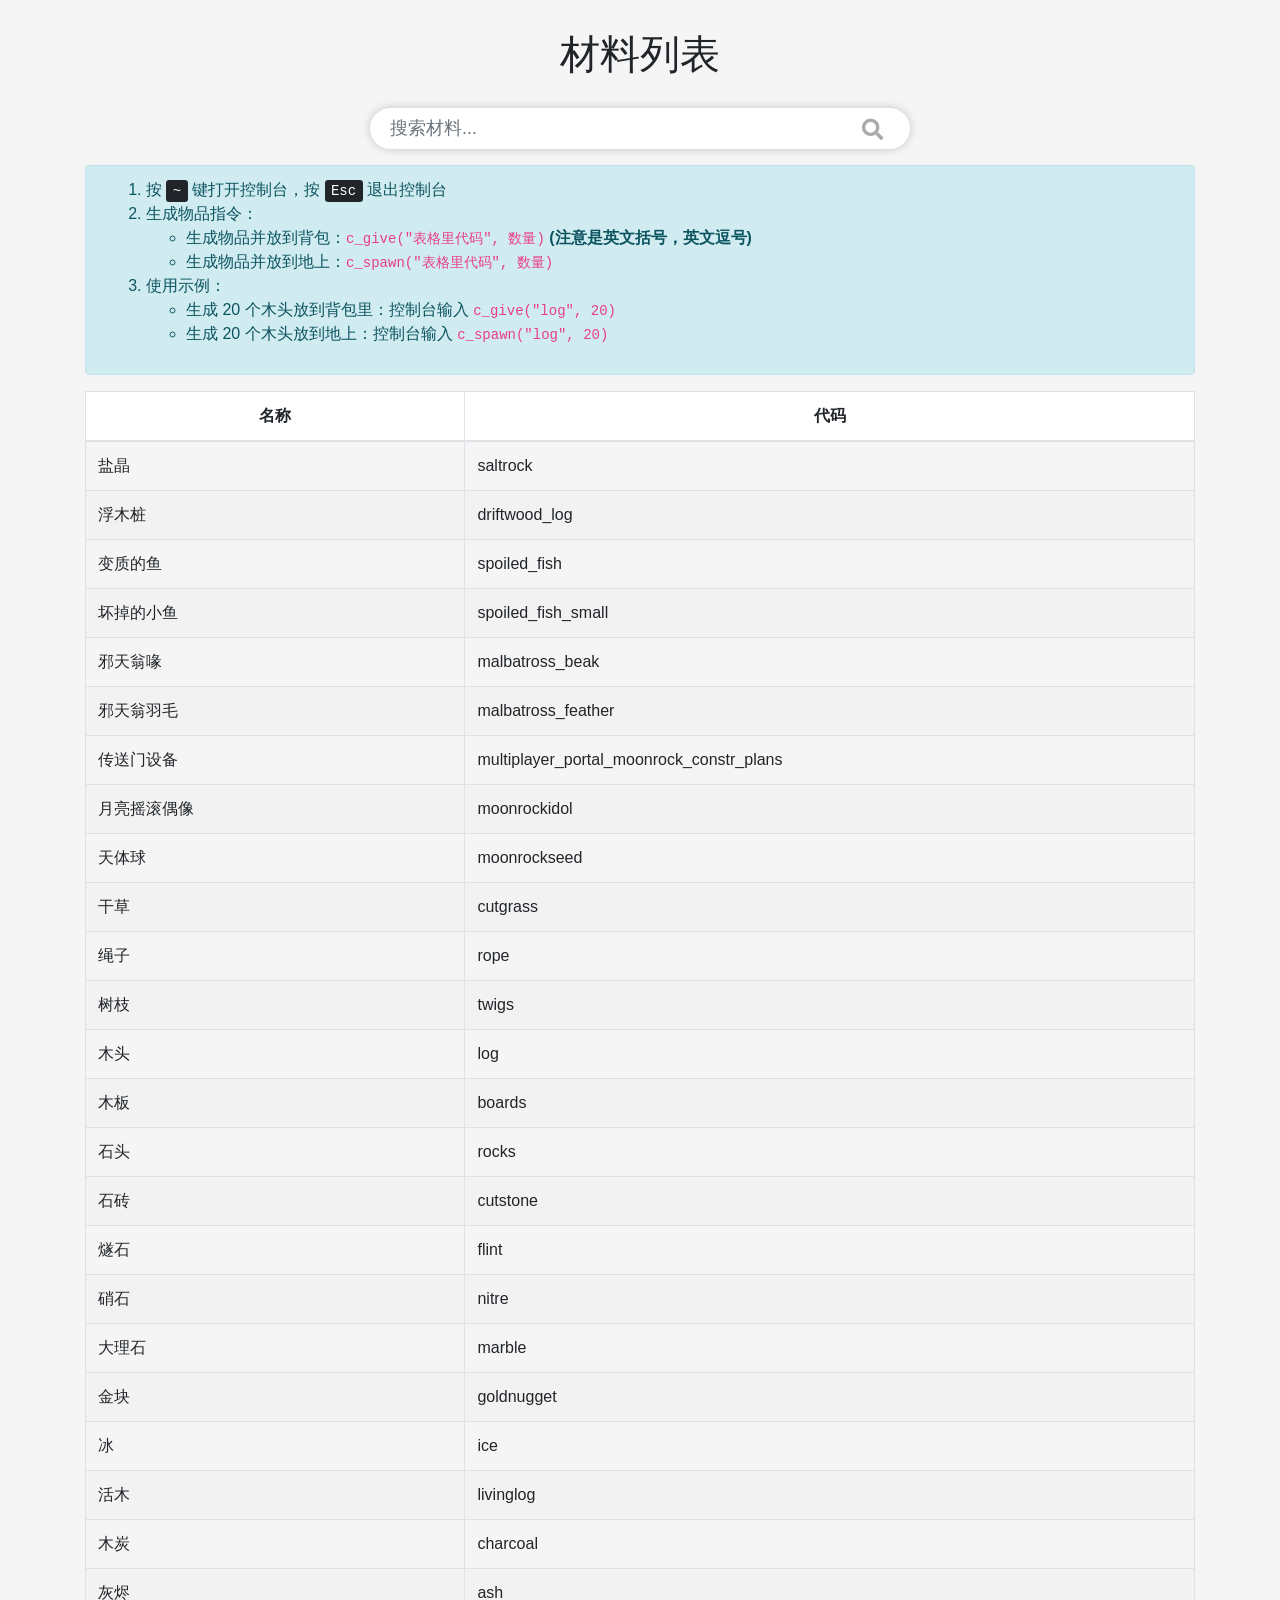
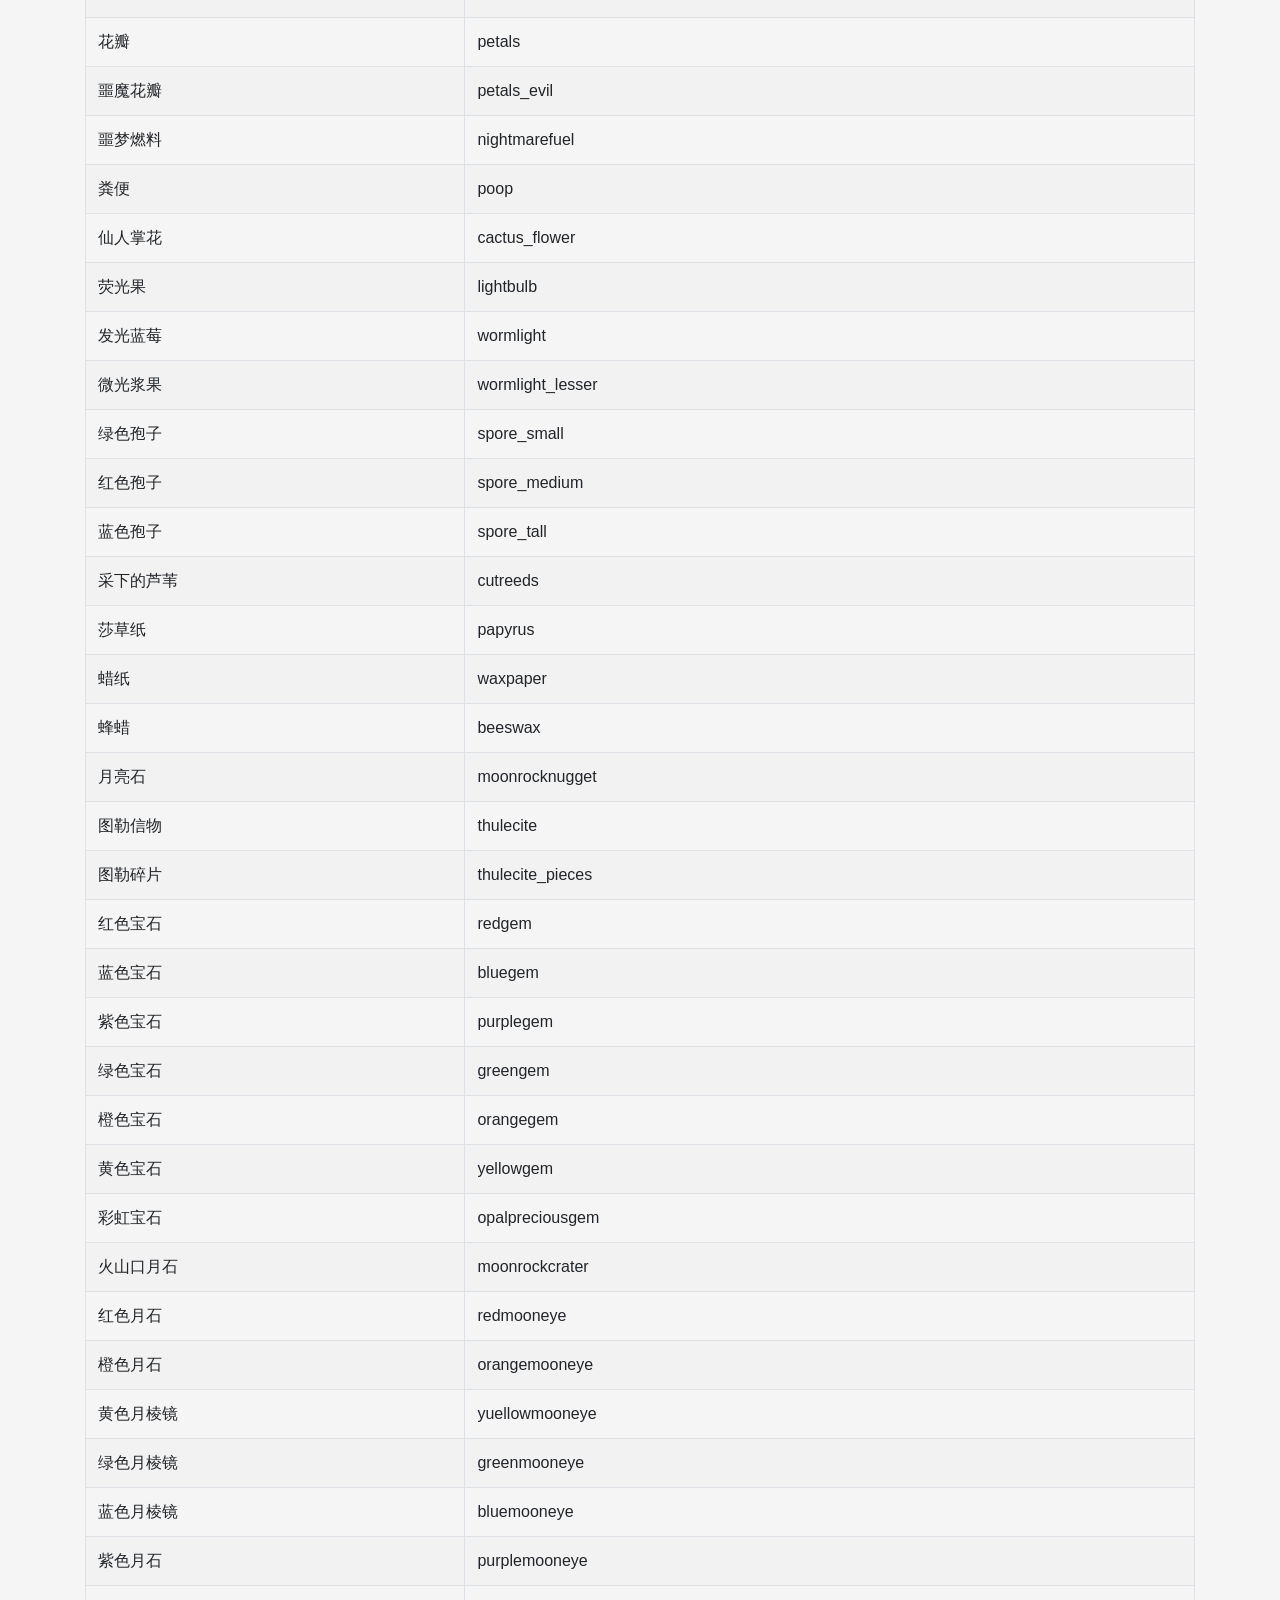
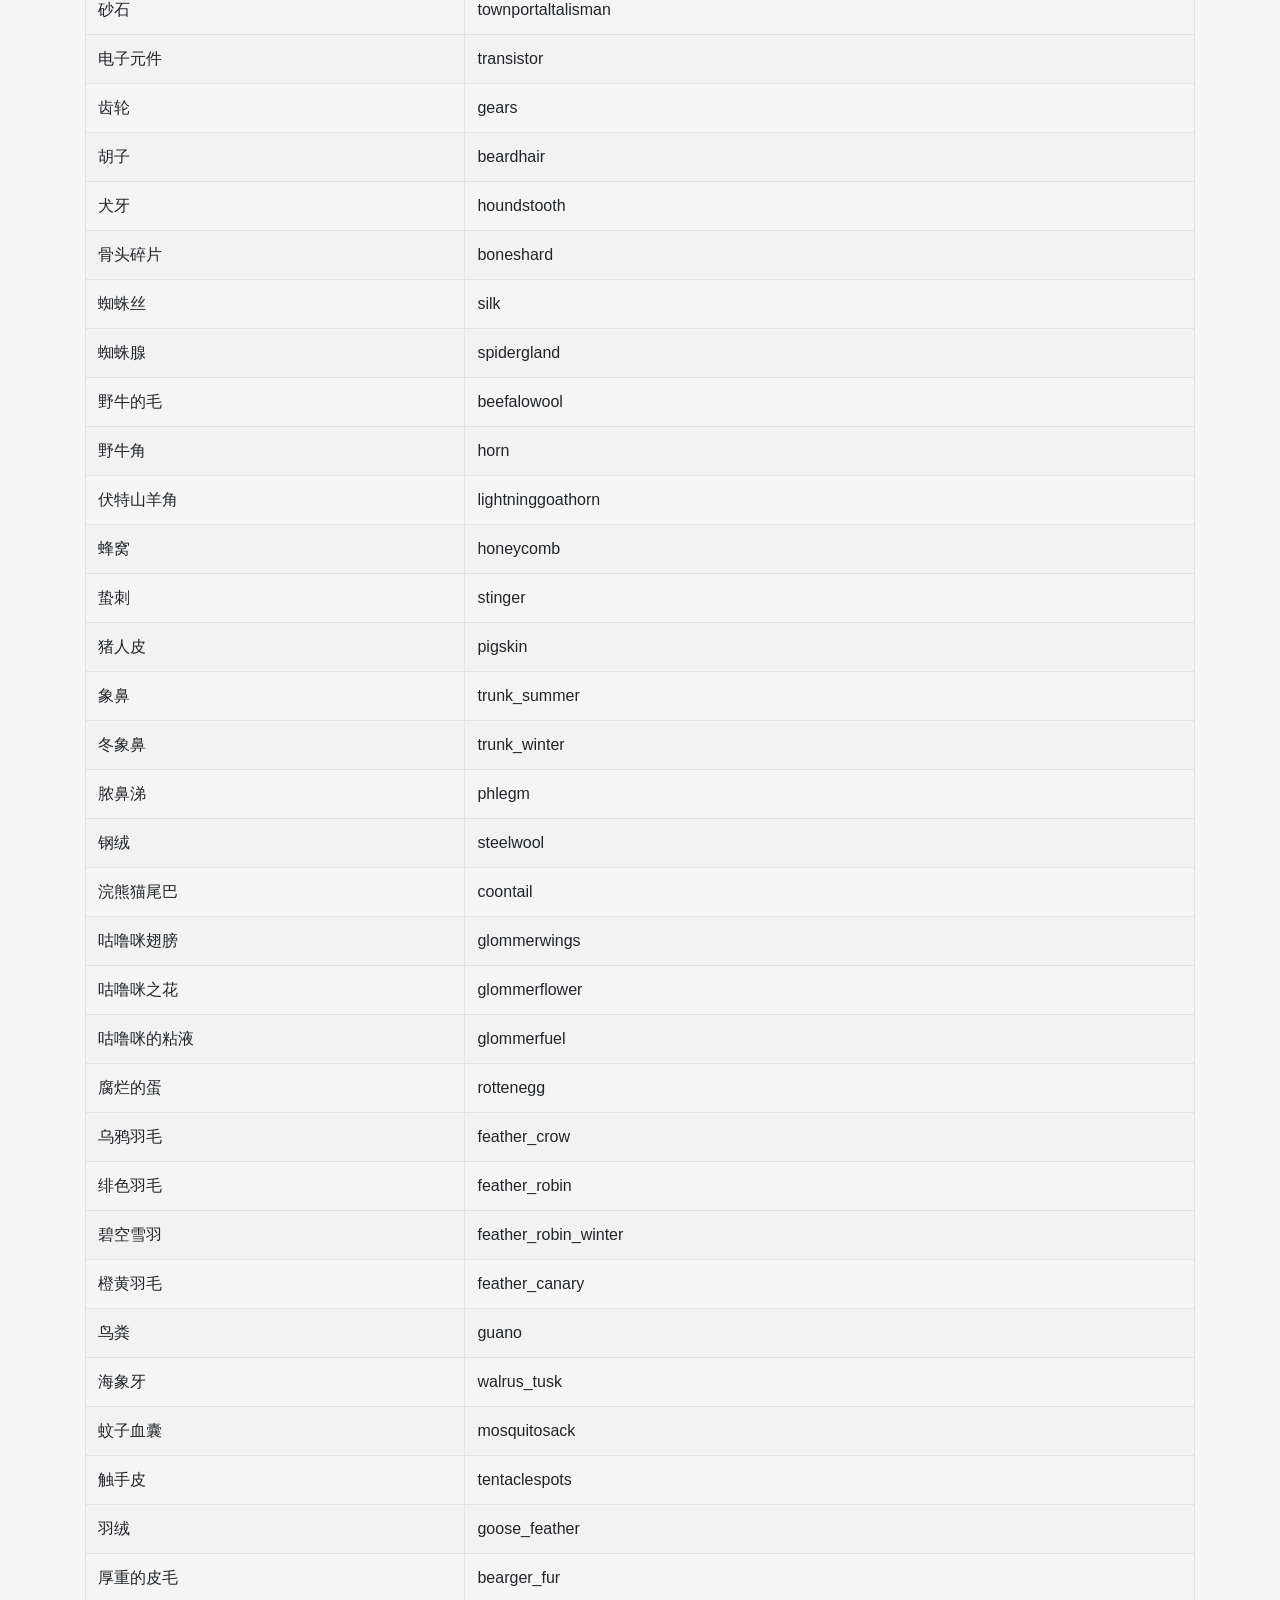
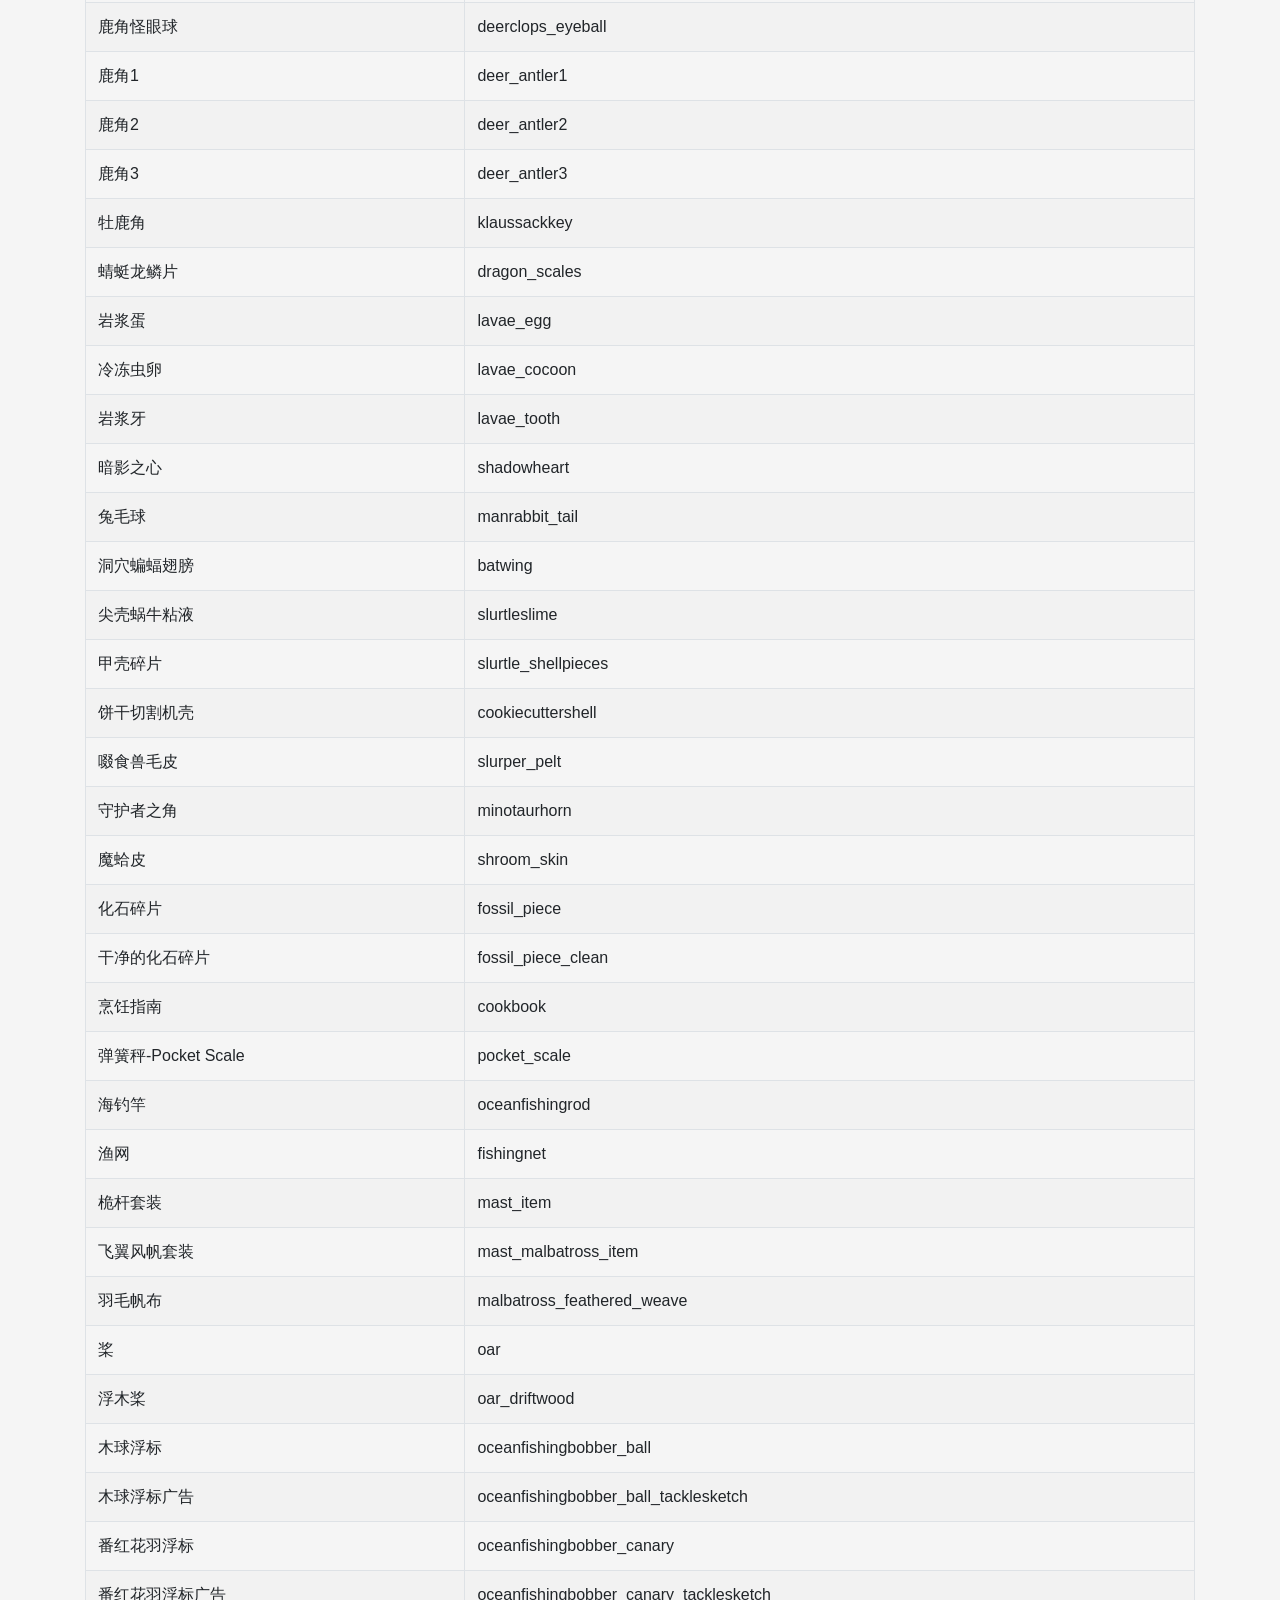
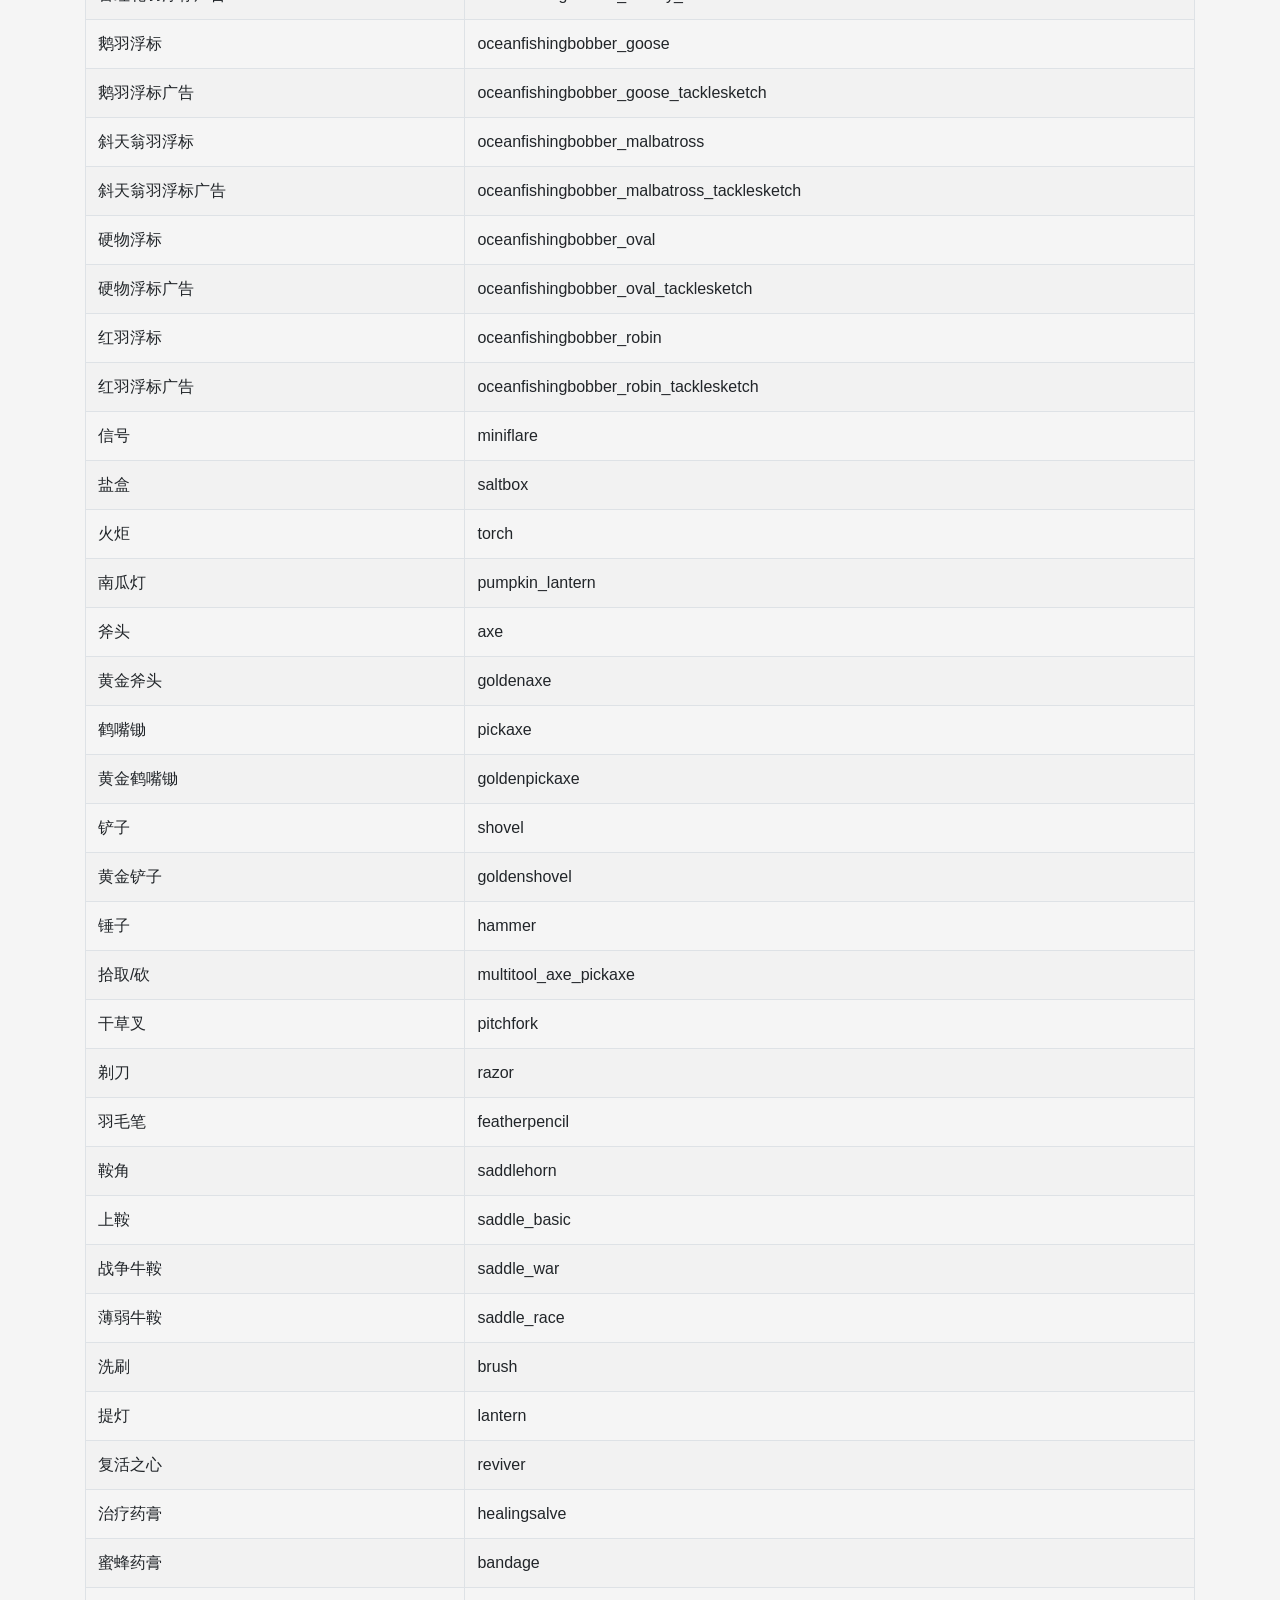
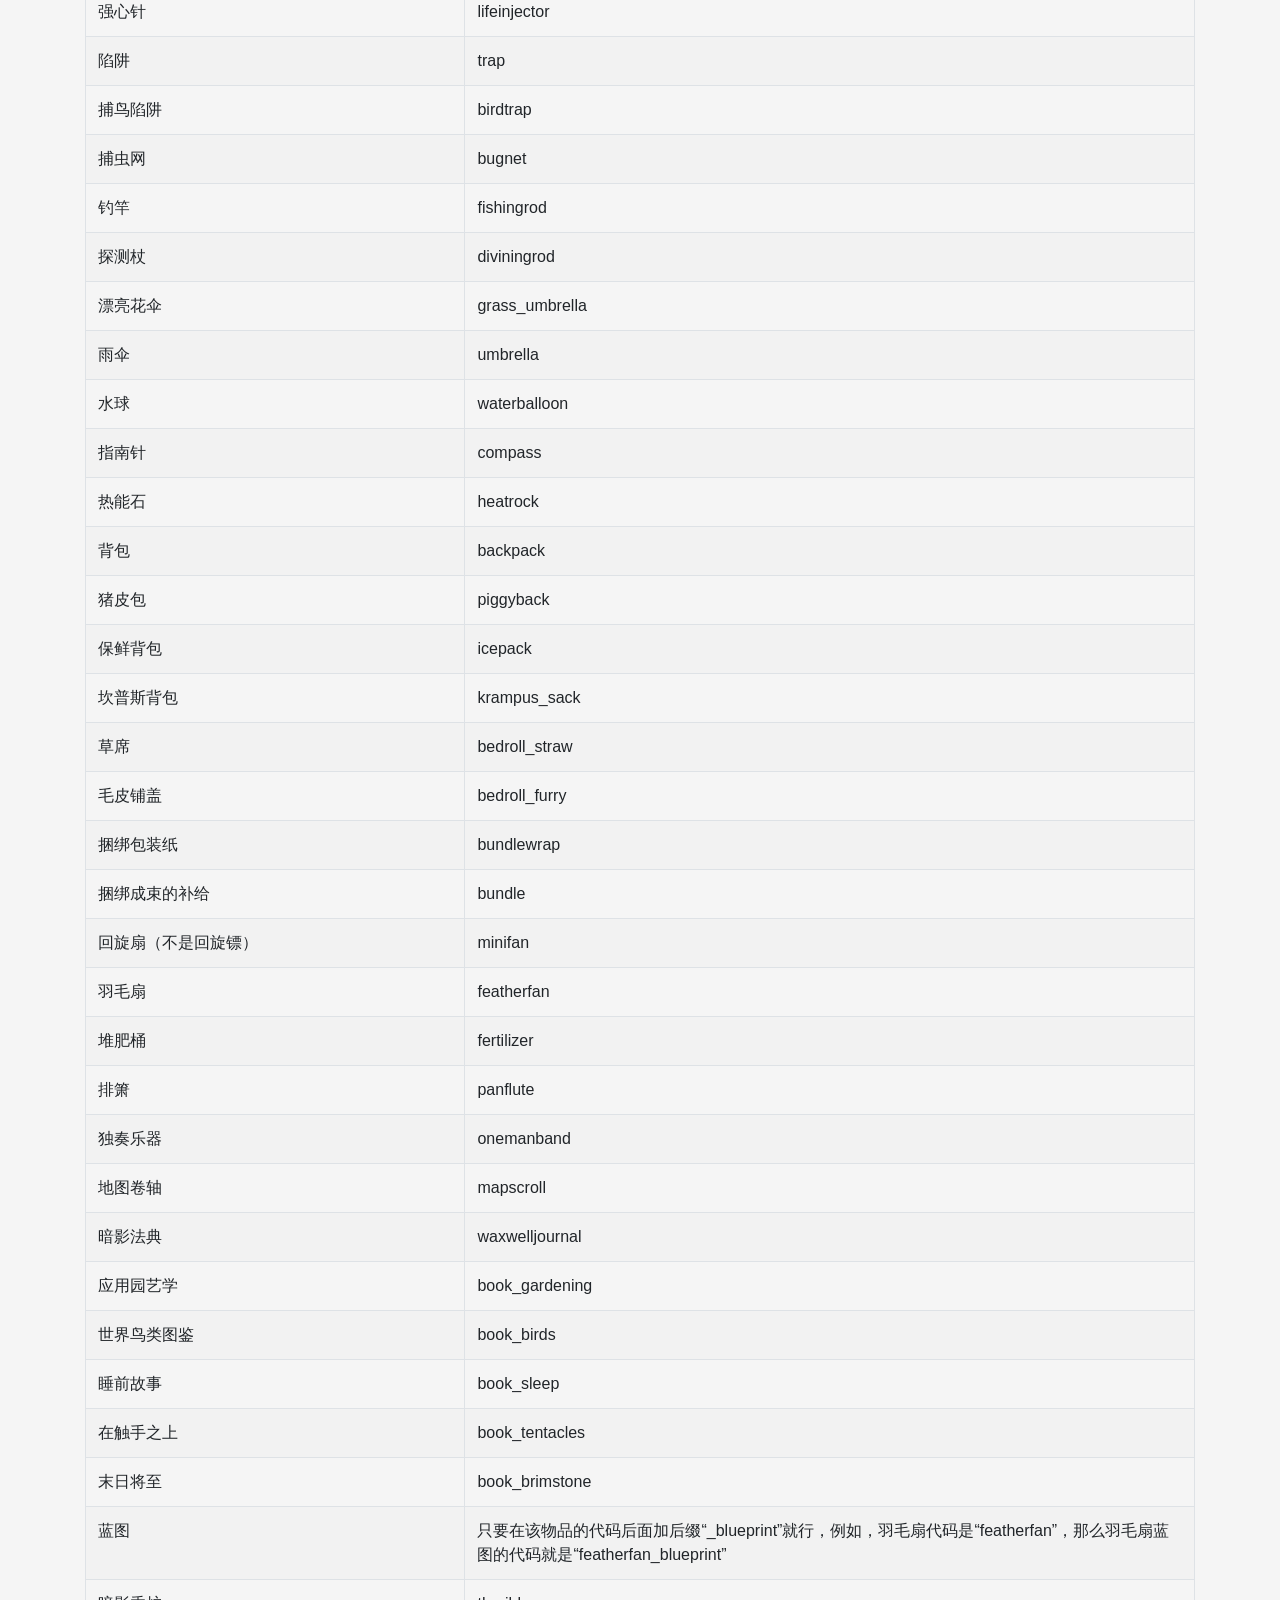
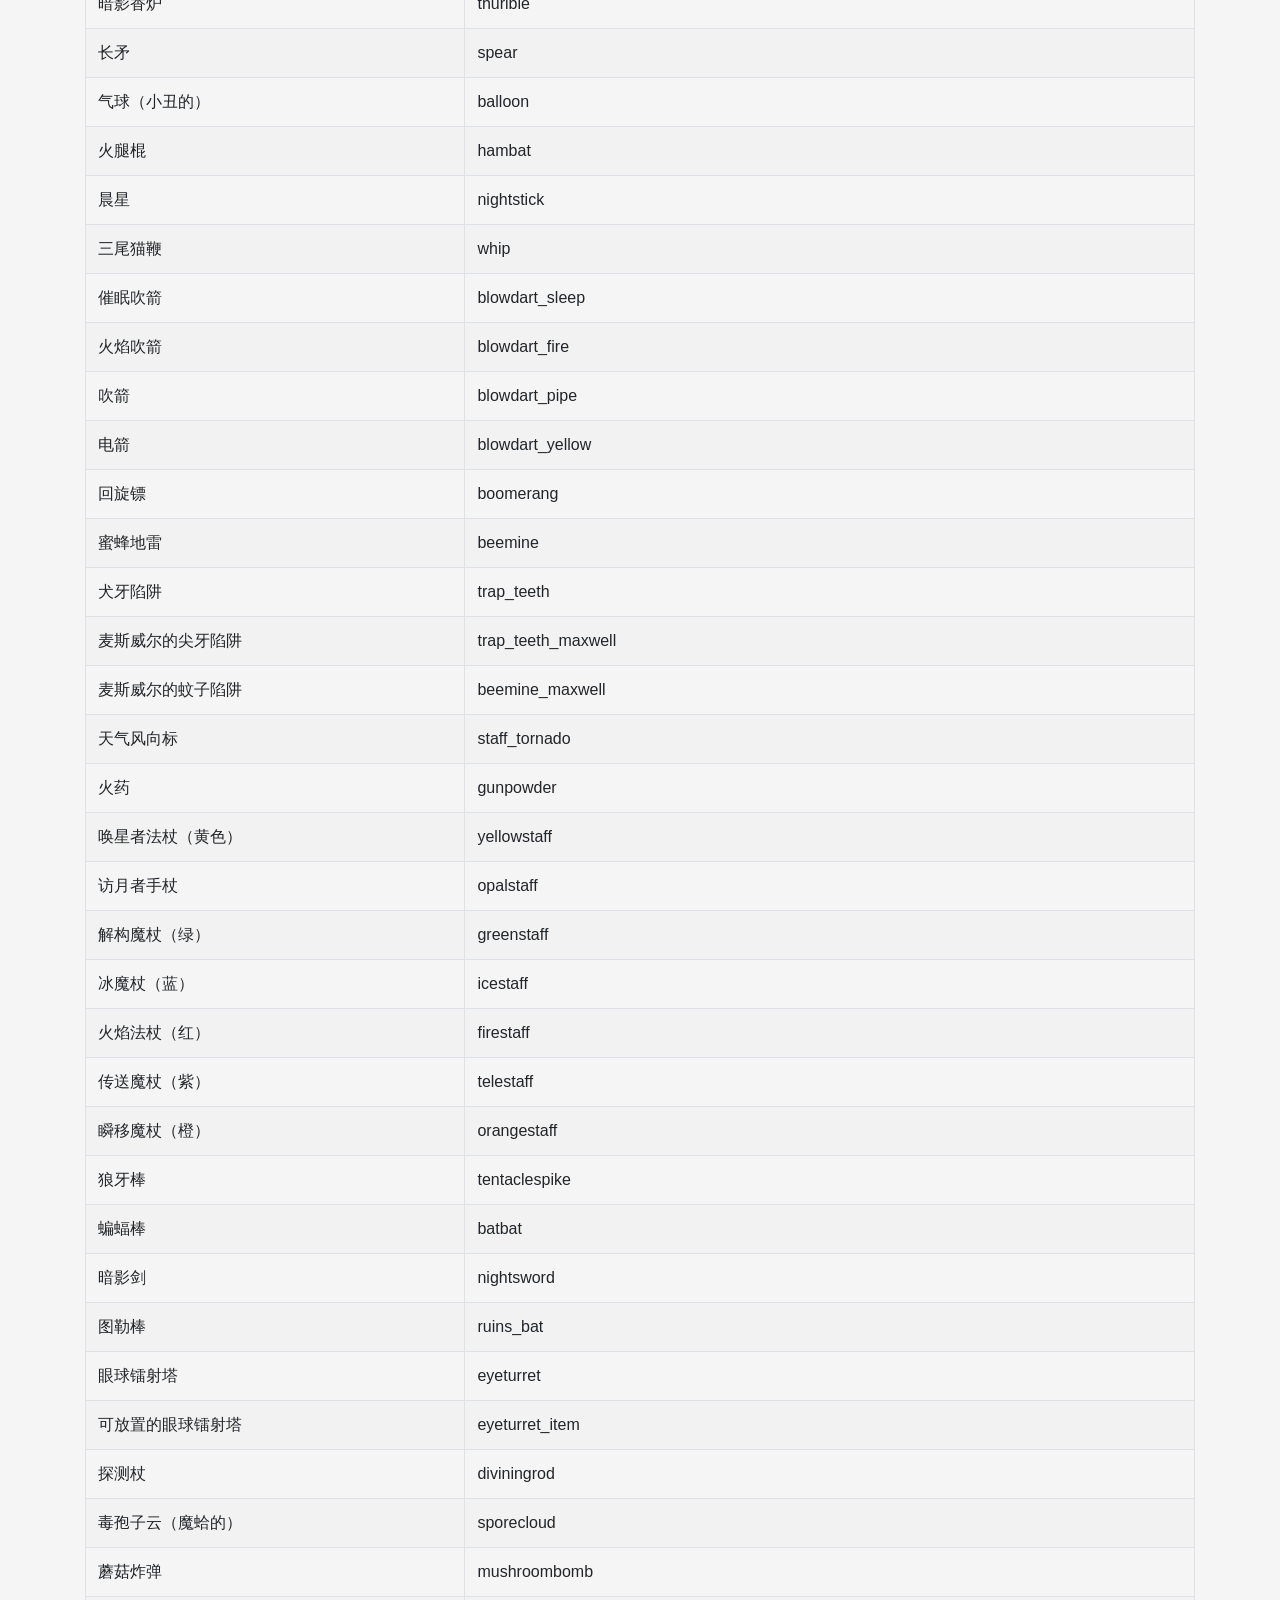
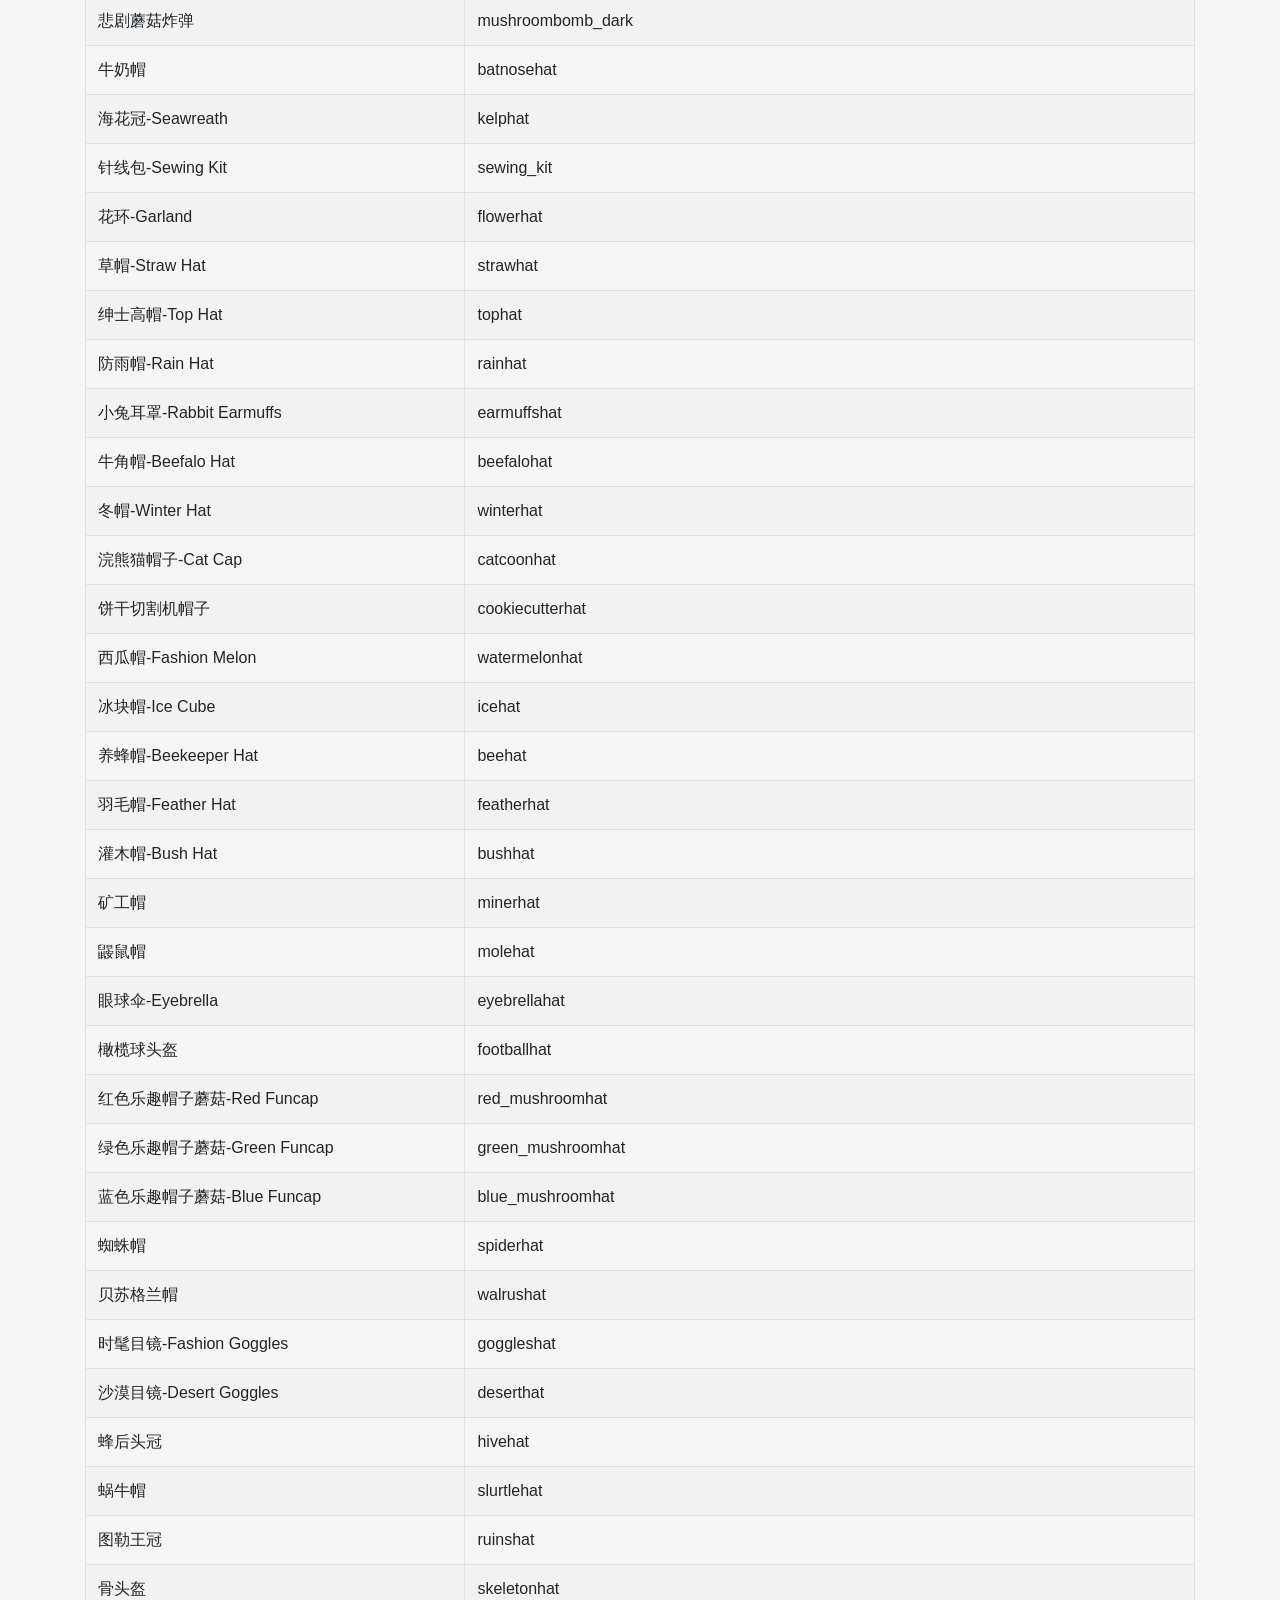
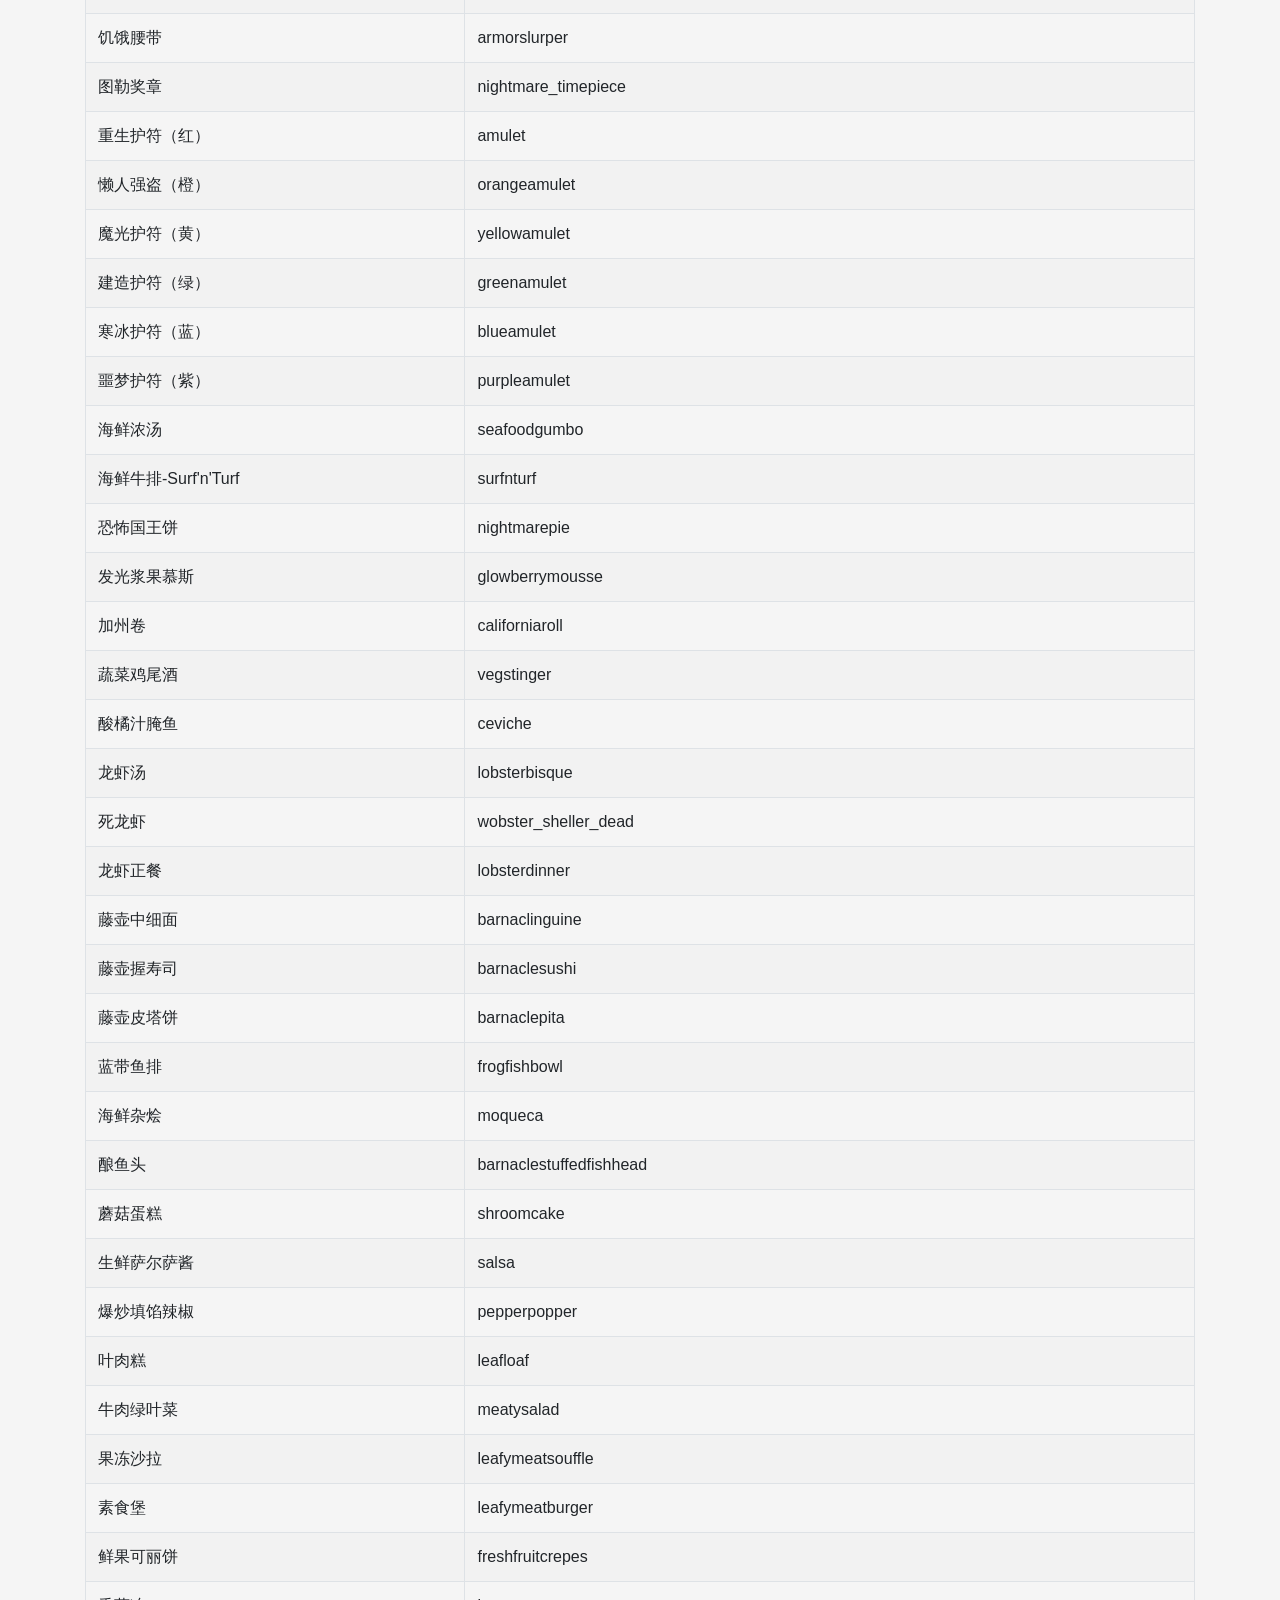
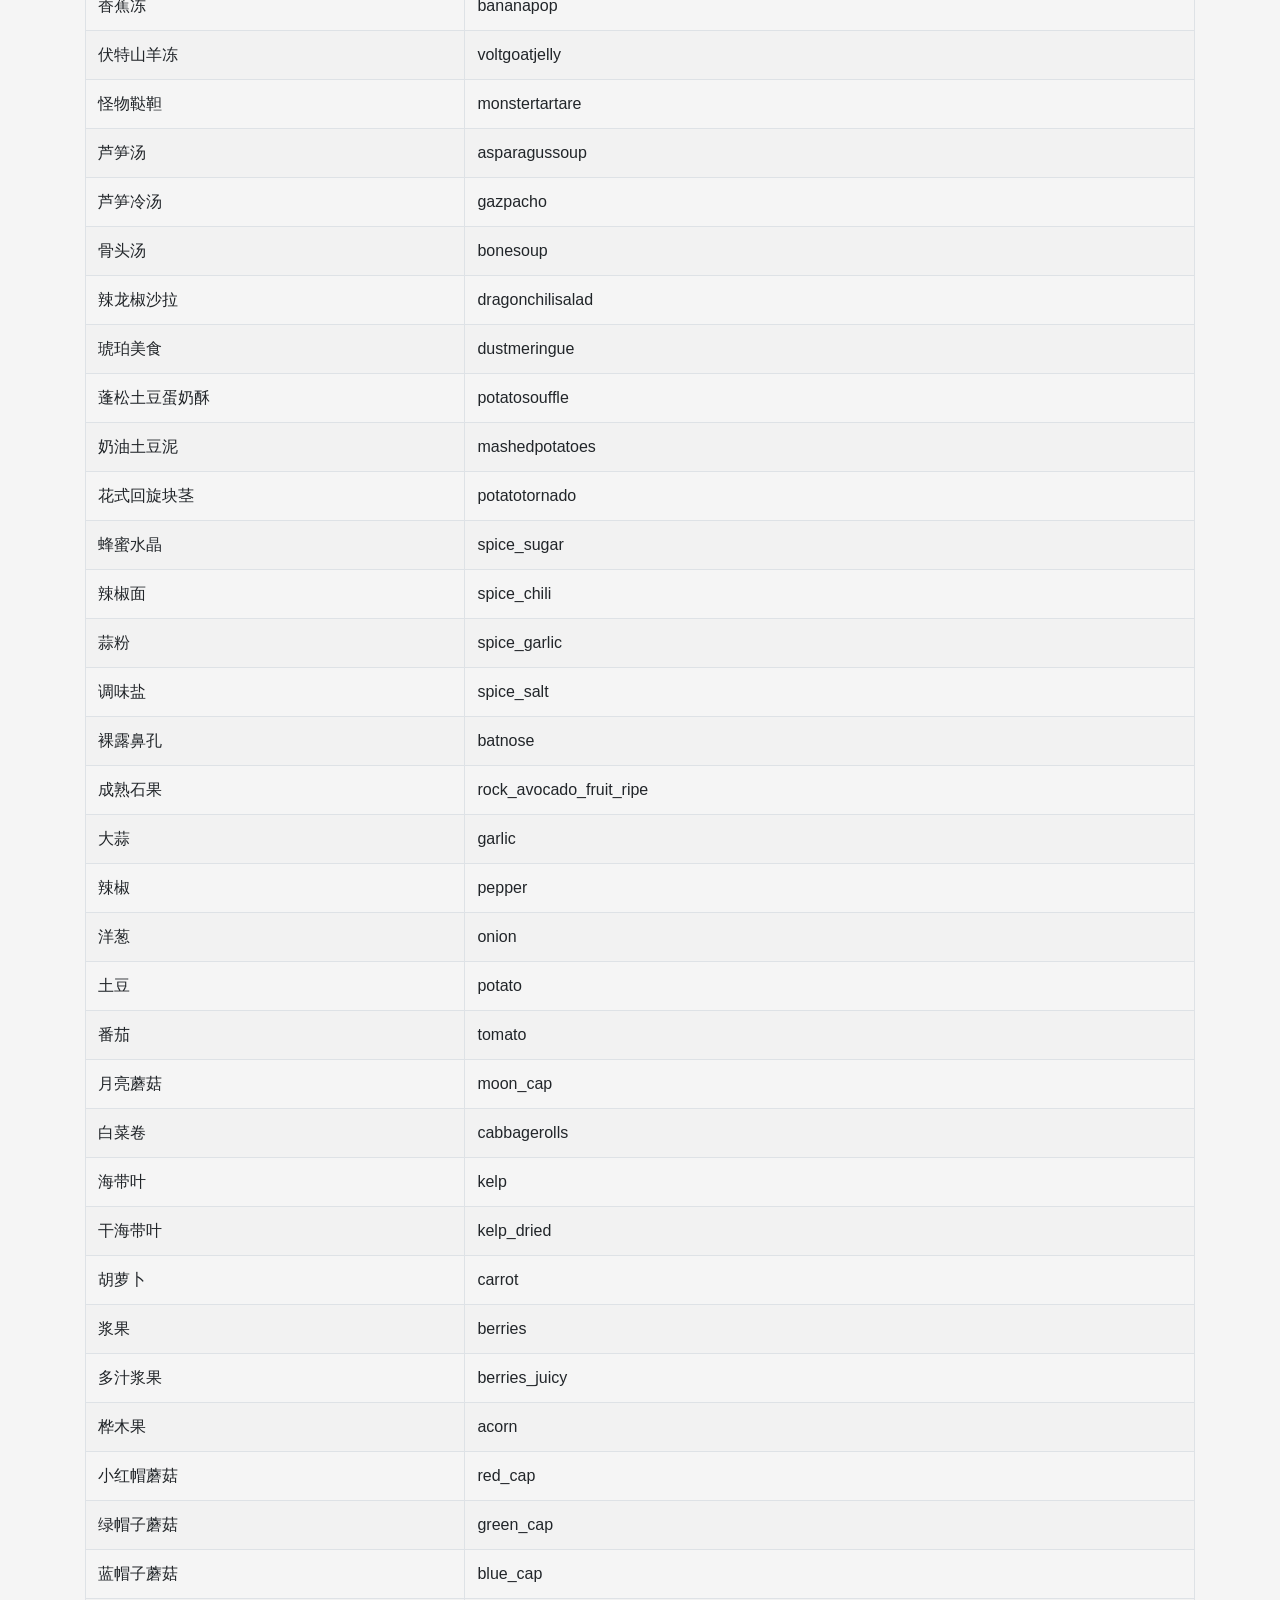
==== index.html @ 91a80a82 "Create index.html" ====
<!DOCTYPE html>
<html>

<head>
    <title>材料列表</title>
    <meta charset="UTF-8">
    <meta name="viewport" content="width=device-width, initial-scale=1.0">
    <link href="https://cdn.bootcdn.net/ajax/libs/twitter-bootstrap/4.6.0/css/bootstrap.min.css" rel="stylesheet">
    <link href="https://cdn.bootcdn.net/ajax/libs/font-awesome/5.15.3/css/all.min.css" rel="stylesheet">
    <style>
        body {
            background-color: #f5f5f5;
            padding: 30px;
        }

        h1 {
            text-align: center;
            margin-bottom: 30px;
        }

        #searchInput {
            width: 100%;
            padding: 10px;
            border-radius: 30px;
            border: none;
            box-shadow: 0px 0px 10px rgba(0, 0, 0, 0.2);
            font-size: 18px;
            background-color: #ffffff;
            background-image: none;
            transition: all 0.5s ease-in-out;
            text-indent: 10px;
        }

        #searchInput::placeholder {
            text-align: left;
        }

        #searchInput:focus {
            outline: none;
            box-shadow: 0px 0px 10px rgba(0, 0, 0, 0.4);
        }

        th {
            text-align: center;
            font-weight: bold;
            background-color: #ffffff;
        }

        tr:nth-child(even) {
            background-color: #f2f2f2;
        }

        .input-group-append {
            position: absolute;
            top: 0;
            right: 0;
            bottom: 0;
            z-index: 3;
            display: flex;
            align-items: center;
            justify-content: center;
            padding: 0 15px;
            background-color: transparent;
            border: none;
        }

        .input-group-append .input-group-text {
            color: #aaa;
            background-color: transparent;
            border: none;
            cursor: pointer;
        }
    </style>
</head>

<body>
    <div class="container">
        <h1>材料列表</h1>

        <div class="row justify-content-center">
            <div class="col-md-6">
                <div class="input-group mb-3">
                    <input type="text" id="searchInput" class="form-control" placeholder="搜索材料...">
                    <div class="input-group-append">
                        <span class="input-group-text"><i class="fas fa-search fa-lg"></i></span>
                    </div>
                </div>
            </div>
        </div>
        <div class="alert alert-info">
            <ol>
                <li>按 <kbd>~</kbd> 键打开控制台，按 <kbd>Esc</kbd> 退出控制台</li>
                <li>生成物品指令：
                    <ul>
                        <li>生成物品并放到背包：<code>c_give("表格里代码", 数量)</code> <strong>(注意是英文括号，英文逗号)</strong></li>
                        <li>生成物品并放到地上：<code>c_spawn("表格里代码", 数量)</code></li>
                    </ul>
                </li>
                <li>使用示例：
                    <ul>
                        <li>生成 20 个木头放到背包里：控制台输入 <code>c_give("log", 20)</code></li>
                        <li>生成 20 个木头放到地上：控制台输入 <code>c_spawn("log", 20)</code></li>
                    </ul>
                </li>
            </ol>
        </div>
        <div class="table-responsive">
            <table class="table table-bordered table-hover">
                <thead>
                    <tr>
                        <th>名称</th>
                        <th>代码</th>
                    </tr>
                </thead>
                <tbody id="resultTable">
                </tbody>
            </table>
        </div>
    </div>
    <script src="https://cdn.bootcdn.net/ajax/libs/jquery/3.6.0/jquery.min.js"></script>
    <script>
        const materialList = [
            { name: "盐晶", code: "saltrock", aliases: [] },
            { name: "浮木桩", code: "driftwood_log", aliases: ["浮木"] },
            { name: "变质的鱼", code: "spoiled_fish", aliases: [] },
            { name: "坏掉的小鱼", code: "spoiled_fish_small", aliases: [] },
            { name: "邪天翁喙", code: "malbatross_beak", aliases: [] },
            { name: "邪天翁羽毛", code: "malbatross_feather", aliases: [] },
            { name: "传送门设备", code: "multiplayer_portal_moonrock_constr_plans", aliases: [] },
            { name: "月亮摇滚偶像", code: "moonrockidol", aliases: [] },
            { name: "天体球", code: "moonrockseed", aliases: [] },
            { name: "干草", code: "cutgrass", aliases: [] },
            { name: "绳子", code: "rope", aliases: [] },
            { name: "树枝", code: "twigs", aliases: [] },
            { name: "木头", code: "log", aliases: [] },
            { name: "木板", code: "boards", aliases: [] },
            { name: "石头", code: "rocks", aliases: [] },
            { name: "石砖", code: "cutstone", aliases: [] },
            { name: "燧石", code: "flint", aliases: [] },
            { name: "硝石", code: "nitre", aliases: [] },
            { name: "大理石", code: "marble", aliases: [] },
            { name: "金块", code: "goldnugget", aliases: ["黄金"] },
            { name: "冰", code: "ice", aliases: [] },
            { name: "活木", code: "livinglog", aliases: [] },
            { name: "木炭", code: "charcoal", aliases: [] },
            { name: "灰烬", code: "ash", aliases: ["灰"] },
            { name: "花瓣", code: "petals", aliases: [] },
            { name: "噩魔花瓣", code: "petals_evil", aliases: [] },
            { name: "噩梦燃料", code: "nightmarefuel", aliases: [] },
            { name: "粪便", code: "poop", aliases: [] },
            { name: "仙人掌花", code: "cactus_flower", aliases: [] },
            { name: "荧光果", code: "lightbulb", aliases: [] },
            { name: "发光蓝莓", code: "wormlight", aliases: [] },
            { name: "微光浆果", code: "wormlight_lesser", aliases: [] },
            { name: "绿色孢子", code: "spore_small", aliases: [] },
            { name: "红色孢子", code: "spore_medium", aliases: [] },
            { name: "蓝色孢子", code: "spore_tall", aliases: [] },
            { name: "采下的芦苇", code: "cutreeds", aliases: [] },
            { name: "莎草纸", code: "papyrus", aliases: ["纸"] },
            { name: "蜡纸", code: "waxpaper", aliases: [] },
            { name: "蜂蜡", code: "beeswax", aliases: [] },
            { name: "月亮石", code: "moonrocknugget", aliases: [] },
            { name: "图勒信物", code: "thulecite", aliases: [] },
            { name: "图勒碎片", code: "thulecite_pieces", aliases: [] },
            { name: "红色宝石", code: "redgem", aliases: [] },
            { name: "蓝色宝石", code: "bluegem", aliases: [] },
            { name: "紫色宝石", code: "purplegem", aliases: [] },
            { name: "绿色宝石", code: "greengem", aliases: [] },
            { name: "橙色宝石", code: "orangegem", aliases: [] },
            { name: "黄色宝石", code: "yellowgem", aliases: [] },
            { name: "彩虹宝石", code: "opalpreciousgem", aliases: [] },
            { name: "火山口月石", code: "moonrockcrater", aliases: [] },
            { name: "红色月石", code: "redmooneye", aliases: [] },
            { name: "橙色月石", code: "orangemooneye", aliases: [] },
            { name: "黄色月棱镜", code: "yuellowmooneye", aliases: [] },
            { name: "绿色月棱镜", code: "greenmooneye", aliases: [] },
            { name: "蓝色月棱镜", code: "bluemooneye", aliases: [] },
            { name: "紫色月石", code: "purplemooneye", aliases: [] },
            { name: "砂石", code: "townportaltalisman", aliases: [] },
            { name: "电子元件", code: "transistor", aliases: [] },
            { name: "齿轮", code: "gears", aliases: [] },
            { name: "胡子", code: "beardhair", aliases: [] },
            { name: "犬牙", code: "houndstooth", aliases: [] },
            { name: "骨头碎片", code: "boneshard", aliases: [] },
            { name: "蜘蛛丝", code: "silk", aliases: [] },
            { name: "蜘蛛腺", code: "spidergland", aliases: [] },
            { name: "野牛的毛", code: "beefalowool", aliases: [] },
            { name: "野牛角", code: "horn", aliases: [] },
            { name: "伏特山羊角", code: "lightninggoathorn", aliases: [] },
            { name: "蜂窝", code: "honeycomb", aliases: [] },
            { name: "蛰刺", code: "stinger", aliases: [] },
            { name: "猪人皮", code: "pigskin" },
            { name: "象鼻", code: "trunk_summer" },
            { name: "冬象鼻", code: "trunk_winter" },
            { name: "脓鼻涕", code: "phlegm" },
            { name: "钢绒", code: "steelwool" },
            { name: "浣熊猫尾巴", code: "coontail" },
            { name: "咕噜咪翅膀", code: "glommerwings" },
            { name: "咕噜咪之花", code: "glommerflower" },
            { name: "咕噜咪的粘液", code: "glommerfuel" },
            { name: "腐烂的蛋", code: "rottenegg" },
            { name: "乌鸦羽毛", code: "feather_crow" },
            { name: "绯色羽毛", code: "feather_robin" },
            { name: "碧空雪羽", code: "feather_robin_winter" },
            { name: "橙黄羽毛", code: "feather_canary" },
            { name: "鸟粪", code: "guano" },
            { name: "海象牙", code: "walrus_tusk" },
            { name: "蚊子血囊", code: "mosquitosack" },
            { name: "触手皮", code: "tentaclespots" },
            { name: "羽绒", code: "goose_feather" },
            { name: "厚重的皮毛", code: "bearger_fur" },
            { name: "鹿角怪眼球", code: "deerclops_eyeball" },
            { name: "鹿角1", code: "deer_antler1" },
            { name: "鹿角2", code: "deer_antler2" },
            { name: "鹿角3", code: "deer_antler3" },
            { name: "牡鹿角", code: "klaussackkey" },
            { name: "蜻蜓龙鳞片", code: "dragon_scales" },
            { name: "岩浆蛋", code: "lavae_egg" },
            { name: "冷冻虫卵", code: "lavae_cocoon" },
            { name: "岩浆牙", code: "lavae_tooth" },
            { name: "暗影之心", code: "shadowheart" },
            { name: "兔毛球", code: "manrabbit_tail" },
            { name: "洞穴蝙蝠翅膀", code: "batwing" },
            { name: "尖壳蜗牛粘液", code: "slurtleslime" },
            { name: "甲壳碎片", code: "slurtle_shellpieces" },
            { name: "饼干切割机壳", code: "cookiecuttershell" },
            { name: "啜食兽毛皮", code: "slurper_pelt" },
            { name: "守护者之角", code: "minotaurhorn" },
            { name: "魔蛤皮", code: "shroom_skin" },
            { name: "化石碎片", code: "fossil_piece" },
            { name: "干净的化石碎片", code: "fossil_piece_clean" },
            { name: "烹饪指南", code: "cookbook" },
            { name: "弹簧秤-Pocket Scale", code: "pocket_scale" },
            { name: "海钓竿", code: "oceanfishingrod" },
            { name: "渔网", code: "fishingnet" },
            { name: "桅杆套装", code: "mast_item" },
            { name: "飞翼风帆套装", code: "mast_malbatross_item" },
            { name: "羽毛帆布", code: "malbatross_feathered_weave" },
            { name: "桨", code: "oar" },
            { name: "浮木桨", code: "oar_driftwood" },
            { name: "木球浮标", code: "oceanfishingbobber_ball" },
            { name: "木球浮标广告", code: "oceanfishingbobber_ball_tacklesketch" },
            { name: "番红花羽浮标", code: "oceanfishingbobber_canary" },
            { name: "番红花羽浮标广告", code: "oceanfishingbobber_canary_tacklesketch" },
            { name: "鹅羽浮标", code: "oceanfishingbobber_goose" },
            { name: "鹅羽浮标广告", code: "oceanfishingbobber_goose_tacklesketch" },
            { name: "斜天翁羽浮标", code: "oceanfishingbobber_malbatross" },
            { name: "斜天翁羽浮标广告", code: "oceanfishingbobber_malbatross_tacklesketch" },
            { name: "硬物浮标", code: "oceanfishingbobber_oval" },
            { name: "硬物浮标广告", code: "oceanfishingbobber_oval_tacklesketch" },
            { name: "红羽浮标", code: "oceanfishingbobber_robin" },
            { name: "红羽浮标广告", code: "oceanfishingbobber_robin_tacklesketch" },
            { name: "信号", code: "miniflare" },
            { name: "盐盒", code: "saltbox" },
            { name: "火炬", code: "torch" },
            { name: "南瓜灯", code: "pumpkin_lantern" },
            { name: "斧头", code: "axe" },
            { name: "黄金斧头", code: "goldenaxe" },
            { name: "鹤嘴锄", code: "pickaxe" },
            { name: "黄金鹤嘴锄", code: "goldenpickaxe" },
            { name: "铲子", code: "shovel" },
            { name: "黄金铲子", code: "goldenshovel" },
            { name: "锤子", code: "hammer" },
            { name: "拾取/砍", code: "multitool_axe_pickaxe" },
            { name: "干草叉", code: "pitchfork" },
            { name: "剃刀", code: "razor" },
            { name: "羽毛笔", code: "featherpencil" },
            { name: "鞍角", code: "saddlehorn" },
            { name: "上鞍", code: "saddle_basic" },
            { name: "战争牛鞍", code: "saddle_war" },
            { name: "薄弱牛鞍", code: "saddle_race" },
            { name: "洗刷", code: "brush" },
            { name: "提灯", code: "lantern" },
            { name: "复活之心", code: "reviver" },
            { name: "治疗药膏", code: "healingsalve" },
            { name: "蜜蜂药膏", code: "bandage" },
            { name: "强心针", code: "lifeinjector" },
            { name: "陷阱", code: "trap" },
            { name: "捕鸟陷阱", code: "birdtrap" },
            { name: "捕虫网", code: "bugnet" },
            { name: "钓竿", code: "fishingrod" },
            { name: "探测杖", code: "diviningrod" },
            { name: "漂亮花伞", code: "grass_umbrella" },
            { name: "雨伞", code: "umbrella" },
            { name: "水球", code: "waterballoon" },
            { name: "指南针", code: "compass" },
            { name: "热能石", code: "heatrock" },
            { name: "背包", code: "backpack" },
            { name: "猪皮包", code: "piggyback" },
            { name: "保鲜背包", code: "icepack" },
            { name: "坎普斯背包", code: "krampus_sack" },
            { name: "草席", code: "bedroll_straw" },
            { name: "毛皮铺盖", code: "bedroll_furry" },
            { name: "捆绑包装纸", code: "bundlewrap" },
            { name: "捆绑成束的补给", code: "bundle" },
            { name: "回旋扇（不是回旋镖）", code: "minifan" },
            { name: "羽毛扇", code: "featherfan" },
            { name: "堆肥桶", code: "fertilizer" },
            { name: "排箫", code: "panflute" },
            { name: "独奏乐器", code: "onemanband" },
            { name: "地图卷轴", code: "mapscroll" },
            { name: "暗影法典", code: "waxwelljournal" },
            { name: "应用园艺学", code: "book_gardening" },
            { name: "世界鸟类图鉴", code: "book_birds" },
            { name: "睡前故事", code: "book_sleep" },
            { name: "在触手之上", code: "book_tentacles" },
            { name: "末日将至", code: "book_brimstone" },
            { name: "蓝图", code: "只要在该物品的代码后面加后缀“_blueprint”就行，例如，羽毛扇代码是“featherfan”，那么羽毛扇蓝图的代码就是“featherfan_blueprint”" },
            { name: "暗影香炉", code: "thurible" },
            { name: "长矛", code: "spear" },
            { name: "气球（小丑的）", code: "balloon" },
            { name: "火腿棍", code: "hambat" },
            { name: "晨星", code: "nightstick" },
            { name: "三尾猫鞭", code: "whip" },
            { name: "催眠吹箭", code: "blowdart_sleep" },
            { name: "火焰吹箭", code: "blowdart_fire" },
            { name: "吹箭", code: "blowdart_pipe" },
            { name: "电箭", code: "blowdart_yellow" },
            { name: "回旋镖", code: "boomerang" },
            { name: "蜜蜂地雷", code: "beemine" },
            { name: "犬牙陷阱", code: "trap_teeth" },
            { name: "麦斯威尔的尖牙陷阱", code: "trap_teeth_maxwell" },
            { name: "麦斯威尔的蚊子陷阱", code: "beemine_maxwell" },
            { name: "天气风向标", code: "staff_tornado" },
            { name: "火药", code: "gunpowder" },
            { name: "唤星者法杖（黄色）", code: "yellowstaff" },
            { name: "访月者手杖", code: "opalstaff" },
            { name: "解构魔杖（绿）", code: "greenstaff" },
            { name: "冰魔杖（蓝）", code: "icestaff" },
            { name: "火焰法杖（红）", code: "firestaff" },
            { name: "传送魔杖（紫）", code: "telestaff" },
            { name: "瞬移魔杖（橙）", code: "orangestaff" },
            { name: "狼牙棒", code: "tentaclespike" },
            { name: "蝙蝠棒", code: "batbat" },
            { name: "暗影剑", code: "nightsword" },
            { name: "图勒棒", code: "ruins_bat" },
            { name: "眼球镭射塔", code: "eyeturret" },
            { name: "可放置的眼球镭射塔", code: "eyeturret_item" },
            { name: "探测杖", code: "diviningrod" },
            { name: "毒孢子云（魔蛤的）", code: "sporecloud" },
            { name: "蘑菇炸弹", code: "mushroombomb" },
            { name: "悲剧蘑菇炸弹", code: "mushroombomb_dark" },
            { name: "牛奶帽", code: "batnosehat" },
            { name: "海花冠-Seawreath", code: "kelphat" },
            { name: "针线包-Sewing Kit", code: "sewing_kit" },
            { name: "花环-Garland", code: "flowerhat" },
            { name: "草帽-Straw Hat", code: "strawhat" },
            { name: "绅士高帽-Top Hat", code: "tophat" },
            { name: "防雨帽-Rain Hat", code: "rainhat" },
            { name: "小兔耳罩-Rabbit Earmuffs", code: "earmuffshat" },
            { name: "牛角帽-Beefalo Hat", code: "beefalohat" },
            { name: "冬帽-Winter Hat", code: "winterhat" },
            { name: "浣熊猫帽子-Cat Cap", code: "catcoonhat" },
            { name: "饼干切割机帽子", code: "cookiecutterhat" },
            { name: "西瓜帽-Fashion Melon", code: "watermelonhat" },
            { name: "冰块帽-Ice Cube", code: "icehat" },
            { name: "养蜂帽-Beekeeper Hat", code: "beehat" },
            { name: "羽毛帽-Feather Hat", code: "featherhat" },
            { name: "灌木帽-Bush Hat", code: "bushhat" },
            { name: "矿工帽", code: "minerhat" },
            { name: "鼹鼠帽", code: "molehat" },
            { name: "眼球伞-Eyebrella", code: "eyebrellahat" },
            { name: "橄榄球头盔", code: "footballhat" },
            { name: "红色乐趣帽子蘑菇-Red Funcap", code: "red_mushroomhat" },
            { name: "绿色乐趣帽子蘑菇-Green Funcap", code: "green_mushroomhat" },
            { name: "蓝色乐趣帽子蘑菇-Blue Funcap", code: "blue_mushroomhat" },
            { name: "蜘蛛帽", code: "spiderhat" },
            { name: "贝苏格兰帽", code: "walrushat" },
            { name: "时髦目镜-Fashion Goggles", code: "goggleshat" },
            { name: "沙漠目镜-Desert Goggles", code: "deserthat" },
            { name: "蜂后头冠", code: "hivehat" },
            { name: "蜗牛帽", code: "slurtlehat" },
            { name: "图勒王冠", code: "ruinshat" },
            { name: "骨头盔", code: "skeletonhat" },
            { name: "饥饿腰带", code: "armorslurper" },
            { name: "图勒奖章", code: "nightmare_timepiece" },
            { name: "重生护符（红）", code: "amulet" },
            { name: "懒人强盗（橙）", code: "orangeamulet" },
            { name: "魔光护符（黄）", code: "yellowamulet" },
            { name: "建造护符（绿）", code: "greenamulet" },
            { name: "寒冰护符（蓝）", code: "blueamulet" },
            { name: "噩梦护符（紫）", code: "purpleamulet" },
            { name: "海鲜浓汤", code: "seafoodgumbo" },
            { name: "海鲜牛排-Surf'n'Turf", code: "surfnturf" },
            { name: "恐怖国王饼", code: "nightmarepie" },
            { name: "发光浆果慕斯", code: "glowberrymousse" },
            { name: "加州卷", code: "californiaroll" },
            { name: "蔬菜鸡尾酒", code: "vegstinger" },
            { name: "酸橘汁腌鱼", code: "ceviche" },
            { name: "龙虾汤", code: "lobsterbisque" },
            { name: "死龙虾", code: "wobster_sheller_dead" },
            { name: "龙虾正餐", code: "lobsterdinner" },
            { name: "藤壶中细面", code: "barnaclinguine" },
            { name: "藤壶握寿司", code: "barnaclesushi" },
            { name: "藤壶皮塔饼", code: "barnaclepita" },
            { name: "蓝带鱼排", code: "frogfishbowl" },
            { name: "海鲜杂烩", code: "moqueca" },
            { name: "酿鱼头", code: "barnaclestuffedfishhead" },
            { name: "蘑菇蛋糕", code: "shroomcake" },
            { name: "生鲜萨尔萨酱", code: "salsa" },
            { name: "爆炒填馅辣椒", code: "pepperpopper" },
            { name: "叶肉糕", code: "leafloaf" },
            { name: "牛肉绿叶菜", code: "meatysalad" },
            { name: "果冻沙拉", code: "leafymeatsouffle" },
            { name: "素食堡", code: "leafymeatburger" },
            { name: "鲜果可丽饼", code: "freshfruitcrepes" },
            { name: "香蕉冻", code: "bananapop" },
            { name: "伏特山羊冻", code: "voltgoatjelly" },
            { name: "怪物鞑靼", code: "monstertartare" },
            { name: "芦笋汤", code: "asparagussoup" },
            { name: "芦笋冷汤", code: "gazpacho" },
            { name: "骨头汤", code: "bonesoup" },
            { name: "辣龙椒沙拉", code: "dragonchilisalad" },
            { name: "琥珀美食", code: "dustmeringue" },
            { name: "蓬松土豆蛋奶酥", code: "potatosouffle" },
            { name: "奶油土豆泥", code: "mashedpotatoes" },
            { name: "花式回旋块茎", code: "potatotornado" },
            { name: "蜂蜜水晶", code: "spice_sugar" },
            { name: "辣椒面", code: "spice_chili" },
            { name: "蒜粉", code: "spice_garlic" },
            { name: "调味盐", code: "spice_salt" },
            { name: "裸露鼻孔", code: "batnose" },
            { name: "成熟石果", code: "rock_avocado_fruit_ripe" },
            { name: "大蒜", code: "garlic" },
            { name: "辣椒", code: "pepper" },
            { name: "洋葱", code: "onion" },
            { name: "土豆", code: "potato" },
            { name: "番茄", code: "tomato" },
            { name: "月亮蘑菇", code: "moon_cap" },
            { name: "白菜卷", code: "cabbagerolls" },
            { name: "海带叶", code: "kelp" },
            { name: "干海带叶", code: "kelp_dried" },
            { name: "胡萝卜", code: "carrot" },
            { name: "浆果", code: "berries" },
            { name: "多汁浆果", code: "berries_juicy" },
            { name: "桦木果", code: "acorn" },
            { name: "小红帽蘑菇", code: "red_cap" },
            { name: "绿帽子蘑菇", code: "green_cap" },
            { name: "蓝帽子蘑菇", code: "blue_cap" },
            { name: "茄子", code: "eggplant" },
            { name: "玉米", code: "corn" },
            { name: "爆米花", code: "corn_cooked" },
            { name: "蕨叶", code: "foliage" },
            { name: "大南瓜", code: "pumpkin" },
            { name: "石榴", code: "pomegranate" },
            { name: "榴莲", code: "durian" },
            { name: "火龙果", code: "dragonfruit" },
            { name: "西瓜", code: "watermelon" },
            { name: "洞穴香蕉", code: "cave_banana" },
            { name: "仙人掌肉", code: "cactus_meat" },
            { name: "仙人掌花", code: "cactus_flower" },
            { name: "苔藓", code: "cutlichen" },
            { name: "肉", code: "meat" },
            { name: "生鱼肉", code: "fishmeat" },
            { name: "小鱼块", code: "fishmeat_small" },
            { name: "烤大肉", code: "cookedmeat" },
            { name: "晒肉干", code: "meat_dried" },
            { name: "小肉", code: "smallmeat" },
            { name: "烤小肉", code: "cookedsmallmeat" },
            { name: "小风干肉", code: "smallmeat_dried" },
            { name: "长猪人", code: "humanmeat" },
            { name: "长猪人肉干", code: "humanmeat_dried" },
            { name: "煮熟的长猪人", code: "humanmeat_cooked" },
            { name: "怪物肉", code: "monstermeat" },
            { name: "怪物肉干", code: "monstermeat_dried" },
            { name: "烤怪物肉", code: "cookedmonstermeat" },
            { name: "鸟腿", code: "drumstick" },
            { name: "蛙腿", code: "froglegs" },
            { name: "蛋", code: "bird_egg" },
            { name: "高脚鸟蛋", code: "tallbirdegg" },
            { name: "食人花肉", code: "plantmeat" },
            { name: "鱼", code: "fish" },
            { name: "鳗鱼", code: "eel" },
            { name: "蝴蝶翅膀", code: "butterflywings" },
            { name: "黄油", code: "butter" },
            { name: "蜂蜜", code: "honey" },
            { name: "蜂王浆", code: "royal_jelly" },
            { name: "活力牛奶", code: "goatmilk" },
            { name: "曼德拉草", code: "mandrake" },
            { name: "烤曼德拉草", code: "cookedmandrake" },
            { name: "曼德拉草汤", code: "mandrakesoup" },
            { name: "洞穴蝙蝠翅膀", code: "batwing" },
            { name: "象鼻", code: "trunk_summer" },
            { name: "冬象鼻", code: "trunk_winter" },
            { name: "无尾象鼻", code: "trunk_cooked" },
            { name: "肉丸", code: "meatballs" },
            { name: "肉串", code: "kabobs" },
            { name: "蜜汁火腿", code: "honeyham" },
            { name: "蜜汁卤肉", code: "honeynuggets" },
            { name: "炖肉汤", code: "bonestew" },
            { name: "火鸡大餐", code: "turkeydinner" },
            { name: "培根煎蛋", code: "baconeggs" },
            { name: "辣椒炖肉", code: "hotchili" },
            { name: "蛙腿三明治", code: "frogglebunwich" },
            { name: "炸鱼排", code: "fishsticks" },
            { name: "鱼肉玉米卷", code: "fishtacos" },
            { name: "鳗鱼料理", code: "unagi" },
            { name: "波兰水饺", code: "perogies" },
            { name: "蔬菜大杂烩", code: "ratatouille" },
            { name: "酿茄子", code: "stuffedeggplant" },
            { name: "满满的果酱", code: "jammypreserves" },
            { name: "火龙果派", code: "dragonpie" },
            { name: "什锦干果", code: "trailmix" },
            { name: "花沙拉", code: "flowersalad" },
            { name: "鼹梨沙拉酱", code: "guacamole" },
            { name: "南瓜饼", code: "pumpkincookie" },
            { name: "华夫饼", code: "waffles" },
            { name: "怪物千层饼", code: "monsterlasagna" },
            { name: "奶油玛芬", code: "butterflymuffin" },
            { name: "芝士蛋糕", code: "powcake" },
            { name: "水果圣代", code: "fruitmedley" },
            { name: "冰淇淋", code: "icecream" },
            { name: "西瓜冰棍", code: "watermelonicle" },
            { name: "糖豆", code: "jellybean" },
            { name: "太妃糖", code: "taffy" },
            { name: "失败料理", code: "wetgoop" },
            { name: "腐烂食物", code: "spoiled_food" },
            { name: "龙虾窝", code: "wobster_den" },
            { name: "整洁洞穴", code: "dustmothden" },
            { name: "盐堆", code: "saltstack" },
            { name: "钓具容器-Tackle Receptacle", code: "tacklestation" },
            { name: "鱼类计重器", code: "trophyscale_fish" },
            { name: "扬帆（基础版）", code: "mast" },
            { name: "扬帆（邪天翁版）", code: "mast_malbatross" },
            { name: "锡鱼桶-Tin Fishin' Bin", code: "fish_box" },
            { name: "智囊团（海洋科技）-Think Tank", code: "seafaring_prototyper" },
            { name: "温泉", code: "hotspring" },
            { name: "天空传送门（装修前）", code: "multiplayer_portal_moonrock" },
            { name: "天空传送门（装修后）", code: "multiplayer_portalmoonrock_constr" },
            { name: "篝火", code: "campfire" },
            { name: "石篝火", code: "firepit" },
            { name: "篝火火苗（永不熄灭）", code: "campfirefire" },
            { name: "冰火", code: "coldfire" },
            { name: "冷篝火", code: "coldfirepit" },
            { name: "冷篝火火苗（永不熄灭）", code: "coldfirefire" },
            { name: "科学机器", code: "researchlab" },
            { name: "炼金引擎", code: "researchlab2" },
            { name: "灵子分解器", code: "researchlab4" },
            { name: "暗影操控器", code: "researchlab3" },
            { name: "制图师的桌子", code: "cartographydesk" },
            { name: "陶工旋盘", code: "sculptingtable" },
            { name: "泡沫管雕刻", code: "chesspiece_pipe_marble（大理石的），chesspiece_pipe_stone（石头的）" },
            { name: "角龙雕刻", code: "chesspiece_hornucopia_marble，chesspiece_hornucopia_stone" },
            { name: "王后模型", code: "chesspiece_muse_marble，chesspiece_muse_stone" },
            { name: "王后模型图纸", code: "chesspiece_muse_sketch" },
            { name: "国王模型", code: "chesspiece_formal_marble，chesspiece_ formal_ stone" },
            { name: "国王模型图纸", code: "chesspiece_ formal_ sketch" },
            { name: "车模型", code: "chesspiece_rook_marble，chesspiece_rook_ stone" },
            { name: "车模型图纸", code: "chesspiece_rook_ sketch" },
            { name: "骑士模型", code: "chesspiece_knight_marble，chesspiece_knight_ stone" },
            { name: "骑士模型图纸", code: "chesspiece_knight_ sketch" },
            { name: "主教模型", code: "chesspiece_bishop_marble，chesspiece_ bishop_ stone" },
            { name: "主教模型图纸", code: "chesspiece_ bishop_ sketch" },
            { name: "兵卒模型", code: "chesspiece_pawn_marble，chesspiece_ pawn_ stone" },
            { name: "兵卒模型图纸", code: "chesspiece_ pawn_ sketch" },
            { name: "鹿角怪模型", code: "chesspiece_deerclops_marble，chesspiece_ deerclops_ stone" },
            { name: "鹿角怪模型图纸", code: "chesspiece_ deerclops_ sketch" },
            { name: "熊獾模型", code: "chesspiece_bearger_marble，chesspiece_ bearger_ stone" },
            { name: "熊獾模型图纸", code: "chesspiece_ bearger_ sketch" },
            { name: "鸵鸭模型", code: "chesspiece_moosegoose_marble，chesspiece_ moosegoose_ stone" },
            { name: "鸵鸭模型图纸", code: "chesspiece_ moosegoose_ sketch" },
            { name: "蜻蜓龙模型", code: "chesspiece_dragonfly_marble，chesspiece_ dragonfly_ stone" },
            { name: "蜻蜓龙模型图纸", code: "chesspiece_ dragonfly_ sketch" },
            { name: "月盘", code: "moondial" },
            { name: "温度计", code: "winterometer" },
            { name: "雨量计", code: "rainometer" },
            { name: "避雷针", code: "lightning_rod" },
            { name: "雪球发射器", code: "firesuppressor" },
            { name: "宝石底座", code: "gemsocket" },
            { name: "探测杖底座", code: "diviningrodbase" },
            { name: "传送点", code: "telebase" },
            { name: "显示印记", code: "sentryward" },
            { name: "复活肖像", code: "resurrectionstatue" },
            { name: "储物箱", code: "treasurechest" },
            { name: "豪华大箱", code: "pandoraschest" },
            { name: "大号华丽箱子", code: "minotaurchest" },
            { name: "巨鳞宝箱", code: "dragonflychest" },
            { name: "基础农场", code: "slow_farmplo" },
            { name: "改良农田", code: "fast_farmplot" },
            { name: "蜂箱", code: "beebox" },
            { name: "蘑菇种植机", code: "mushroom_farm" },
            { name: "晾肉架", code: "meatrack" },
            { name: "烹饪锅", code: "cookpot" },
            { name: "冰箱", code: "icebox" },
            { name: "帐篷", code: "tent" },
            { name: "遮阳棚", code: "siestahut" },
            { name: "衣柜", code: "wardrobe" },
            { name: "鸟笼", code: "birdcage" },
            { name: "茶几", code: "endtable" },
            { name: "蕨类盆栽", code: "pottedfern" },
            { name: "盆栽多肉植物", code: "succulent_potted" },
            { name: "稻草人", code: "scarecrow" },
            { name: "盐碱地", code: "saltlick" },
            { name: "蘑菇灯", code: "mushroom_light" },
            { name: "发光器", code: "mushroom_light2" },
            { name: "夜间照明灯", code: "nightlight" },
            { name: "矮人之星", code: "stafflight" },
            { name: "极光", code: "staffcoldlight" },
            { name: "龙鳞火炉", code: "dragonflyfurnace" },
            { name: "懒惰背弃者", code: "townportaltal" },
            { name: "标识牌", code: "homesign" },
            { name: "方向指示牌", code: "arrowsign_post" },
            { name: "小型标志", code: "minisign_item" },
            { name: "木栅栏", code: "fence" },
            { name: "木栅栏（可放置的）", code: "fence_item" },
            { name: "木制大门", code: "fence_gate" },
            { name: "木制大门（可放置的）", code: "ence_gate_item" },
            { name: "干草墙", code: "wall_hay" },
            { name: "干草墙（可放置的）", code: "wall_hay_item" },
            { name: "木墙", code: "wall_wood" },
            { name: "木墙（可放置的）", code: "wall_wood_item" },
            { name: "石墙", code: "wall_stone" },
            { name: "石墙（可放置的）", code: "wall_stone_item" },
            { name: "月亮石墙", code: "wall_moonrock" },
            { name: "月亮石墙（可放置的）", code: "wall_moonrock_item" },
            { name: "图勒墙", code: "wall_ruins" },
            { name: "图勒墙（可放置的）", code: "wall_ruins_item" },
            { name: "圆石1/2/3/4/5/6/7", code: "lava_pond_rock/2/3/4/5/6/7" },
            { name: "陨石", code: "shadowmeteor" },
            { name: "月石", code: "moonbase" },
            { name: "复活石", code: "resurrectionstone" },
            { name: "麦斯威尔雕像", code: "statuemaxwell" },
            { name: "大理石柱", code: "marblepillar" },
            { name: "竖琴雕像", code: "statueharp" },
            { name: "大理石雕像", code: "statue_marble（可随机刷出4种大理石雕像，2皇后，1兵卒，1花瓶）" },
            { name: "大理石雕像（王后）", code: "statue_marble_muse" },
            { name: "大理石雕像（兵卒）", code: "statue_marble_pawn" },
            { name: "大理石雕像（主教）", code: "sculpture_bishop/ sculpture_bishopbody" },
            { name: "可疑的大理石（主教头部）", code: "sculpture_bishophead" },
            { name: "大理石雕像（骑士）", code: "sculpture_knight/ sculpture_ knightbody" },
            { name: "可疑的大理石（骑士头部）", code: "sculpture_knighthead" },
            { name: "大理石雕像（战车）", code: "sculpture_rook/ sculpture_ rook body" },
            { name: "可疑的大理石（战车鼻部）", code: "sculpture_rooknose" },
            { name: "咕噜咪雕像", code: "statueglommer" },
            { name: "可疑的月石（嘶吼的鬣犬）", code: "gargoyle_houndatk" },
            { name: "可疑的月石（死掉的鬣犬）", code: "gargoyle_hounddeath" },
            { name: "可疑的月石（活的野猪）", code: "gargoyle_werepigatk" },
            { name: "可疑的月石(嘶吼的野猪)", code: "gargoyle_werepighowl" },
            { name: "可疑的月石(死掉的野猪)", code: "gargoyle_werepigdeath" },
            { name: "方尖碑", code: "insanityrock" },
            { name: "方尖碑（可伸缩）", code: "sanityrock" },
            { name: "虫洞", code: "请查看首页开头关于虫洞的说明" },
            { name: "限定版虫洞", code: "wormhole_limited_1" },
            { name: "老虎机（需要添加此mode才能刷出）", code: "slotmachine" },
            { name: "恶魔之门", code: "multiplayer_portal" },
            { name: "朋友传送门（必须添加洞穴才能使用）", code: "migration_portal" },
            { name: "奇怪的骨骼", code: "fossil_stalker" },
            { name: "岩石巢穴（领宠物的）", code: "critterlab" },
            { name: "墓地（坟墓＋墓碑，一共4种）", code: "gravestone" },
            { name: "坟墓", code: "mound" },
            { name: "远古遗物（桌子）", code: "ruins_table" },
            { name: "损毁的远古遗物（桌子）", code: "ruins_rubble_table" },
            { name: "远古遗物（椅子）", code: "ruins_chair" },
            { name: "损毁的远古遗物（椅子）", code: "ruins_rubble_chair" },
            { name: "远古遗物（花瓶）", code: "ruins_vase" },
            { name: "损毁的远古遗物（花瓶）", code: "ruins_rubble_vase" },
            { name: "远古遗物（碗）", code: "ruins_bowl" },
            { name: "远古遗物（碟子）", code: "ruins_chipbowl" },
            { name: "远古遗物（盘子）", code: "ruins_plate" },
            { name: "远古祭坛", code: "ancient_altar" },
            { name: "远古祭坛（损坏的）", code: "ancient_altar_broken" },
            { name: "远古通道", code: "atrium_gate" },
            { name: "远古围篱", code: "atrium_fence" },
            { name: "古代雕像（头像）", code: "ruins_statue_head（有宝石）/ ruins_statue_head_nogem（无宝石）" },
            { name: "古代雕像（法师）", code: "ruins_statue_mage/ ruins_statue_mage_nogem" },
            { name: "古代方尖碑", code: "atrium_idol/ atrium_overgrowth" },
            { name: "古代雕像", code: "atrium_statue/ atrium_statue_facing" },
            { name: "古代灯塔", code: "atrium_light" },
            { name: "古代壁画", code: "atrium_rubble" },
            { name: "古代宝箱", code: "sacred_chest" },
            { name: "残破的齿轮机器1/2/3", code: "chessjunk1/2/3" },
            { name: "木质传送台", code: "teleportato_base" },
            { name: "环状零件", code: "teleportato_ring" },
            { name: "盒装零件", code: "teleportato_box" },
            { name: "曲柄零件", code: "teleportato_crank" },
            { name: "金属球状零件", code: "teleportato_potato" },
            { name: "梦魇灯座", code: "nightmarelight" },
            { name: "梦靥裂缝", code: "fissure_lower" },
            { name: "洞穴石柱", code: "pillar_cave" },
            { name: "燧石石柱", code: "pillar_cave_flintless" },
            { name: "岩石石柱", code: "pillar_cave_rock" },
            { name: "粘液石柱", code: "pillar_algae" },
            { name: "遗迹石柱", code: "pillar_ruins" },
            { name: "中庭石柱", code: "pillar_atrium" },
            { name: "钟乳石", code: "pillar_stalactite" },
            { name: "池塘（刷青蛙）", code: "pond" },
            { name: "池塘（地下）", code: "pond_cave" },
            { name: "池塘（刷蚊子）", code: "pond_mos" },
            { name: "绿洲", code: "oasis_lake" },
            { name: "熔岩池", code: "lava_pond" },
            { name: "香脆头骨", code: "scorched_skeleton" },
            { name: "堵住的陷洞（普通）", code: "cave_entrance" },
            { name: "落水洞", code: "cave_entrance_open" },
            { name: "被堵住的陷洞（图勒）", code: "cave_entrance_ruins" },
            { name: "沙子城堡", code: "sandblock" },
            { name: "沙子尖刺", code: "sandspike" },
            { name: "沙子尖刺大/中/小", code: "sandspike_tall/med/short" },
            { name: "可疑的土堆（调查后没有脚印）", code: "dirtpile，调查后有脚印的无法代码生成，只能自然产生" },
            { name: "动物足迹", code: "animal_track" },
            { name: "野生蜂窝", code: "beehive" },
            { name: "杀人蜂蜂窝", code: "wasphive" },
            { name: "蜂蜜块", code: "beequeenhive" },
            { name: "巨大蜂巢", code: "beequeenhivegrown" },
            { name: "猪屋", code: "pighouse" },
            { name: "猪人头火把", code: "pigtorch" },
            { name: "猪人头", code: "pighead" },
            { name: "兔洞", code: "rabbithole" },
            { name: "兔窝", code: "rabbithouse" },
            { name: "破旧鱼屋", code: "mermhouse" },
            { name: "鱼头", code: "mermhead" },
            { name: "犬骨", code: "houndbone" },
            { name: "猎犬丘", code: "houndmound" },
            { name: "韦伯的头骨", code: "webberskull" },
            { name: "蛛网岩", code: "spiderhole" },
            { name: "蛛网岩（没有蛛丝地皮的）", code: "spiderhole_rock" },
            { name: "蜘蛛巢（一级）", code: "spiderden" },
            { name: "蜘蛛巢（二级）", code: "spiderden_2" },
            { name: "蜘蛛巢（三级）", code: "spiderden_3" },
            { name: "地洞（鼹鼠丘）", code: "molehill" },
            { name: "空心树桩", code: "catcoonden" },
            { name: "海象冰屋", code: "walrus_camp" },
            { name: "高脚鸟巢", code: "tallbirdnest" },
            { name: "鸵鸭巢", code: "mooseegg" },
            { name: "鸵鸭巢（一摊草）", code: "moose_nesting_ground" },
            { name: "尖壳蜗牛窝", code: "slurtlehole" },
            { name: "蝙蝠洞", code: "batcave" },
            { name: "暴躁猴（窝）", code: "monkeybarrel" },
            { name: "沾泥深坑", code: "tentacle_pillar_hole" },
            { name: "狮蚁兽地坑", code: "antlion_sinkhole" },
            { name: "塌方落石（玩家在洞穴内时狮蚁兽造成的）", code: "cavein_boulder" },
            { name: "塌方碎石", code: "cavein_debris" },
            { name: "尘蛾", code: "dustmoth" },
            { name: "龙虾（水中）", code: "wobster_sheller" },
            { name: "龙虾", code: "wobster_sheller_land" },
            { name: "小孔雀鱼", code: "oceanfish_small_1_inv" },
            { name: "针鼻喷墨鱼", code: "oceanfish_small_2_inv" },
            { name: "小饵鱼", code: "oceanfish_small_3_inv" },
            { name: "三文鱼苗", code: "oceanfish_small_4_inv" },
            { name: "爆米花鱼", code: "oceanfish_small_5_inv" },
            { name: "落叶比目鱼", code: "oceanfish_small_6_inv" },
            { name: "花朵金枪鱼", code: "oceanfish_small_7_inv" },
            { name: "炽热太阳鱼", code: "oceanfish_small_8_inv" },
            { name: "口水鱼", code: "oceanfish_small_9_inv" },
            { name: "邪天翁", code: "malbatross" },
            { name: "泥鱼", code: "oceanfish_medium_1_inv" },
            { name: "斑鱼", code: "oceanfish_medium_2_inv" },
            { name: "浮浮夸狮子鱼", code: "oceanfish_medium_3_inv" },
            { name: "黑鲶鱼", code: "oceanfish_medium_4_inv" },
            { name: "玉米鳕鱼", code: "oceanfish_medium_5_inv" },
            { name: "花锦鲤-Dappled Koi", code: "oceanfish_medium_6_inv" },
            { name: "金锦鲤-Golden Koi", code: "oceanfish_medium_7_inv" },
            { name: "冰鲷鱼", code: "oceanfish_medium_8_inv" },
            { name: "猪人", code: "pigman" },
            { name: "饼干切割机", code: "cookiecutter" },
            { name: "狂暴猪人", code: "" },
            { name: "渔人", code: "merm" },
            { name: "兔人", code: "bunnyman" },
            { name: "黑化兔人", code: "bunnyman（脑残值≤40%时可用）" },
            { name: "猪人守卫", code: "pigguard" },
            { name: "猪猪国王", code: "pigking" },
            { name: "咕噜咪", code: "glommer" },
            { name: "眼骨", code: "chester_eyebone" },
            { name: "切斯特箱", code: "chester" },
            { name: "暗影切斯特", code: "" },
            { name: "冰雪切斯特", code: "" },
            { name: "星空", code: "hutch_fishbowl" },
            { name: "兔箱", code: "hutch" },
            { name: "河豚兔箱", code: "" },
            { name: "音乐兔箱", code: "" },
            { name: "鼹鼠", code: "mole" },
            { name: "浣熊猫", code: "catcoon" },
            { name: "兔子", code: "rabbit" },
            { name: "黑化兔子", code: "rabbit（脑残值≤40%时可用）" },
            { name: "野草壁虎", code: "grassgekko" },
            { name: "野牛宝宝", code: "babybeefalo" },
            { name: "野牛（幼年）", code: "" },
            { name: "野牛（青年）", code: "" },
            { name: "野牛（成年）", code: "beefalo" },
            { name: "战斗牛（驯化的）", code: "" },
            { name: "速度牛（驯化的）", code: "" },
            { name: "肥胖牛（驯化的）", code: "" },
            { name: "伏特山羊", code: "lightninggoat" },
            { name: "无睛鹿", code: "deer" },
            { name: "钢铁羊", code: "spat" },
            { name: "座狼", code: "warg" },
            { name: "无尾象（夏）", code: "koalefant_summer" },
            { name: "无尾象（冬）", code: "koalefant_winter" },
            { name: "乌鸦", code: "crow" },
            { name: "红雀", code: "robin" },
            { name: "雪雀", code: "robin_winter" },
            { name: "金丝雀", code: "canary" },
            { name: "企鹅（非冬季刷出来会立马消失）", code: "penguin" },
            { name: "火鸡", code: "perd" },
            { name: "青蛙", code: "frog" },
            { name: "蜜蜂", code: "bee" },
            { name: "杀人蜂", code: "killerbee" },
            { name: "萤火虫（只能在晚上刷）", code: "fireflies" },
            { name: "蝴蝶", code: "butterfly" },
            { name: "苍蝇（大便上的）", code: "flies" },
            { name: "苍蝇（生病的浆果丛上的）", code: "diseaseflies" },
            { name: "猎犬", code: "hound" },
            { name: "火猎犬", code: "firehound" },
            { name: "冰猎犬", code: "icehound" },
            { name: "食人花", code: "lureplant" },
            { name: "眼球草", code: "eyeplant" },
            { name: "食人花种子", code: "lureplantbulb" },
            { name: "孵化中的高脚鸟蛋", code: "tallbirdegg_cracked" },
            { name: "高脚雏鸟", code: "smallbird" },
            { name: "小高脚鸟", code: "teenbird" },
            { name: "高脚鸟", code: "tallbird" },
            { name: "蜘蛛", code: "spider" },
            { name: "蜘蛛卵", code: "spidereggsack" },
            { name: "蜘蛛斗士", code: "spider_warrior" },
            { name: "洞穴蜘蛛", code: "spider_hider" },
            { name: "喷射蜘蛛", code: "spider_spitter" },
            { name: "白蜘蛛", code: "spider_dropper" },
            { name: "穴居悬蛛", code: "spider_dropper" },
            { name: "海象爸爸", code: "walrus" },
            { name: "小海象", code: "little_walrus" },
            { name: "岩浆蛋（孵化中的）", code: "lavae_egg_cracked" },
            { name: "超可爱岩浆虫", code: "lavae_pet" },
            { name: "岩浆虫", code: "lavae" },
            { name: "尖壳蜗牛", code: "slurtle" },
            { name: "圆壳蜗牛", code: "snurtle" },
            { name: "触手", code: "tentacle" },
            { name: "触手宝宝", code: "tentacle_pillar_arm" },
            { name: "巨大触手", code: "tentacle_pillar_arm" },
            { name: "洞穴蝙蝠", code: "bat" },
            { name: "蝙蝠领袖", code: "teamleader" },
            { name: "石龙虾", code: "rocky" },
            { name: "暴躁猴", code: "monkey" },
            { name: "暗影暴躁猴", code: "monkey（只在梦魇生成）" },
            { name: "啜食者", code: "slurper" },
            { name: "洞穴蠕虫", code: "worm" },
            { name: "远古守护者", code: "minotaur" },
            { name: "发条骑士", code: "knight" },
            { name: "发条主教", code: "bishop" },
            { name: "发条战车", code: "rook" },
            { name: "残破的发条骑士", code: "knight_nightmare" },
            { name: "残破的发条主教", code: "bishop_nightmare" },
            { name: "残破的发条战车", code: "rook_nightmare" },
            { name: "暗影发条骑士", code: "shadow_knight" },
            { name: "暗影发条主教", code: "shadow_bishop" },
            { name: "暗影发条战车", code: "shadow_rook" },
            { name: "爬行梦魇", code: "crawlinghorror" },
            { name: "爬行梦魇（可攻击）", code: "crawlingnightmare" },
            { name: "巨喙梦魇", code: "terrorbeak" },
            { name: "巨喙梦魇（可攻击）", code: "nightmarebeak" },
            { name: "阿比盖尔-Abigail", code: "abigail" },
            { name: "暗影矿工", code: "shadowminer" },
            { name: "暗影挖掘者", code: "shadowdigger" },
            { name: "暗影伐木工", code: "shadowlumber" },
            { name: "暗影决斗者", code: "shadowduelist" },
            { name: "查理", code: "" },
            { name: "暗影黑手", code: "shadowhand" },
            { name: "暗影黑手臂", code: "shadowhand_arm" },
            { name: "幽灵", code: "ghost" },
            { name: "蚊子", code: "mosquito" },
            { name: "树精（常青树）", code: "leif" },
            { name: "树精（粗壮常青树）", code: "leif_sparse" },
            { name: "桦树精", code: "" },
            { name: "桦树精树根", code: "deciduous_root" },
            { name: "桦木果精", code: "birchnutdrake" },
            { name: "鸵鸭", code: "moose" },
            { name: "鸵鸭蛋", code: "" },
            { name: "鹿鹅宝宝", code: "mossling" },
            { name: "狮蚁兽", code: "antlion" },
            { name: "蜻蜓龙", code: "dragonfly" },
            { name: "熊獾", code: "bearger" },
            { name: "鹿角怪", code: "deerclops" },
            { name: "蜘蛛女王", code: "spiderqueen" },
            { name: "女王蜂", code: "beequeen" },
            { name: "发牢骚的蜜蜂", code: "beegurd" },
            { name: "魔蛤", code: "toadstool" },
            { name: "克劳斯", code: "klaus" },
            { name: "宝石无眼鹿（蓝/红）", code: "deer_blue/red" },
            { name: "坎普斯", code: "krampus" },
            { name: "神秘力量之手（给编织者加护盾的）", code: "shadowchanneler" },
            { name: "编织之影（编织者回血吃的小虫子，两种形态）", code: "stalker_minion/1/2" },
            { name: "复活的骷髅", code: "stalker（洞穴形态，紫色骸骨）" },
            { name: "复活的骷髅", code: "stalker_atrium（远古形态，红色骸骨，在地面上刷出会瞬间死亡）" },
            { name: "复活的骷髅", code: "stalker_forest（森林形态，绿色骸骨，地面上刷出只能存活在夜晚）" },
            { name: "浮木", code: "driftwood_small1/driftwood_small2/driftwood_tall" },
            { name: "石果", code: "rock_avocado_fruit" },
            { name: "石果灌木丛", code: "rock_avocado_bush" },
            { name: "石果灌木丛（可拾取）", code: "dug_rock_avocado_bush" },
            { name: "发芽的石果", code: "rock_avocado_fruit_sprout" },
            { name: "公牛海带", code: "bullkelp_plant" },
            { name: "公牛海带茎", code: "bullkelp_root" },
            { name: "公牛海带（可拾取）", code: "bullkelp_beachedroot" },
            { name: "草", code: "grass" },
            { name: "草根", code: "depleted_grass" },
            { name: "草丛", code: "dug_grass" },
            { name: "种子", code: "seeds" },
            { name: "玉米种子", code: "corn_seeds" },
            { name: "胡萝卜种子", code: "carrot_seeds" },
            { name: "茄子种子", code: "eggplant_seeds" },
            { name: "南瓜种子", code: "pumpkin_seeds" },
            { name: "石榴种子", code: "pomegranate_seeds" },
            { name: "榴莲种子", code: "durian_seeds" },
            { name: "火龙果种子", code: "dragonfruit_seeds" },
            { name: "西瓜种子", code: "watermelon_seeds" },
            { name: "榛果", code: "pinecone" },
            { name: "桦木果", code: "acorn" },
            { name: "多枝树果", code: "twiggy_nut" },
            { name: "花", code: "flower" },
            { name: "玫瑰花", code: "flower_rose" },
            { name: "噩梦花", code: "flower_evil" },
            { name: "荧光花（单支）", code: "flower_cave" },
            { name: "荧光花（双支）", code: "flower_cave_double" },
            { name: "荧光花（三支）", code: "flower_cave_triple" },
            { name: "荧光花（单支，森林编织者召唤出来的那种，所以刷出来很快会枯萎消失）", code: "stalker_bulb" },
            { name: "荧光花（双支，同上）", code: "stalker_bulb_double" },
            { name: "神秘植物（微光莓果，同上）", code: "stalker_berry" },
            { name: "蕨类植物（同上）", code: "stalker_fern" },
            { name: "胡萝卜（长在地上的）", code: "carrot_planted" },
            { name: "树苗", code: "sapling" },
            { name: "树苗（可种植的）", code: "dug_sapling" },
            { name: "浆果丛", code: "berrybush" },
            { name: "浆果丛（可种植的）", code: "dug_berrybush" },
            { name: "浆果丛2", code: "berrybush2" },
            { name: "浆果丛2（可种植的）", code: "dug_berrybush2" },
            { name: "多汁浆果丛", code: "berrybush_juicy" },
            { name: "多汁浆果丛（可种植的）", code: "dug_berrybush_juicy" },
            { name: "荆棘丛", code: "marsh_bush" },
            { name: "荆棘丛（烧掉的）", code: "burnt_marsh_bush" },
            { name: "荆棘丛（可种植的）", code: "dug_marsh_bush" },
            { name: "仙人掌（球形）", code: "cactus" },
            { name: "仙人掌（叶型）", code: "oasis_cactus" },
            { name: "芦苇", code: "reeds" },
            { name: "洞穴苔藓", code: "lichen" },
            { name: "蕨类植物", code: "cave_fern" },
            { name: "水藻", code: "pond_algae" },
            { name: "种植（池塘边的水草）", code: "marsh_plant" },
            { name: "常青树", code: "evergreen" },
            { name: "常青树苗", code: "pinecone_sapling" },
            { name: "常青树（烧掉的）", code: "evergreen_burnt" },
            { name: "常青树（大）", code: "evergreen_tall" },
            { name: "常青树（中）", code: "evergreen_normal" },
            { name: "常青树（小）", code: "evergreen_short" },
            { name: "常青树（树墩）", code: "evergreen_stump" },
            { name: "粗壮常青树", code: "evergreen_sparse" },
            { name: "粗壮常青树（烧掉的）", code: "" },
            { name: "粗壮常青树（大）", code: "evergreen_sparse_tall" },
            { name: "粗壮常青树（中）", code: "evergreen_sparse_normal" },
            { name: "粗壮常青树（小）", code: "evergreen_sparse_short" },
            { name: "粗壮常青树（树墩）", code: "" },
            { name: "白桦树", code: "deciduoustree" },
            { name: "桦树树苗", code: "acorn_sapling" },
            { name: "白桦树（烧掉的）", code: "deciduoustree_burnt" },
            { name: "白桦树（大）", code: "deciduoustree_tall" },
            { name: "白桦树（中）", code: "deciduoustree_normal" },
            { name: "白桦树（小）", code: "deciduoustree_short" },
            { name: "白桦树（树墩）", code: "deciduoustree _stump" },
            { name: "多枝树苗", code: "twiggy_nut_sapling" },
            { name: "多枝杈大树（小）", code: "twiggy_short" },
            { name: "多枝杈大树（中）", code: "twiggy_normal" },
            { name: "多枝杈大树（大）", code: "twiggy_tall" },
            { name: "多枝杈大树（老）", code: "twiggy_old" },
            { name: "多枝杈大树（树墩）", code: "" },
            { name: "针刺树", code: "marsh_tree" },
            { name: "针刺树（烧掉的）", code: "" },
            { name: "针刺树（树墩）", code: "" },
            { name: "小红帽蘑菇（地上种植的）", code: "red_mushroom" },
            { name: "绿帽子蘑菇（地上种植的）", code: "green_mushroom" },
            { name: "蓝帽子蘑菇（地上种植的）", code: "blue_mushroom" },
            { name: "小红帽蘑菇树", code: "mushtree_medium" },
            { name: "小红帽蘑菇树（树墩）", code: "mushtree_medium_stum" },
            { name: "红色孢子", code: "spore_medium" },
            { name: "绿帽子蘑菇树", code: "mushtree_small" },
            { name: "绿帽子蘑菇树（树墩）", code: "mushtree_small_stump" },
            { name: "绿色孢子", code: "spore_small" },
            { name: "蓝帽子蘑菇树", code: "mushtree_tall" },
            { name: "蓝帽子蘑菇树（树墩）", code: "mushtree_tall_stump" },
            { name: "蓝色孢子", code: "spore_tall" },
            { name: "网状蓝帽子蘑菇树", code: "mushtree_tall_webbed" },
            { name: "孢子（毒蕈树菇）", code: "mushroomsprout" },
            { name: "洞穴的香蕉树", code: "cave_banana_tree" },
            { name: "洞穴的香蕉树（烧掉的）", code: "cave_banana_burnt" },
            { name: "洞穴的香蕉树（树桩）", code: "cave_banana_stump" },
            { name: "普通的树（长着一张脸的树）", code: "livingtree" },
            { name: "风滚草", code: "tumbleweed" },
            { name: "石头（只有石头【大】）", code: "rock_flintless" },
            { name: "石头（只有石头【中】）", code: "rock_flintless_med" },
            { name: "石头（只有石头【小】）", code: "rock_flintless_low" },
            { name: "石头（含石头、硝石、燧石）", code: "rock1" },
            { name: "石头（含石头、燧石、金块）", code: "rock2" },
            { name: "石头（含石头、燧石、月亮石）", code: "rock_moon" },
            { name: "月亮碎石", code: "moonrock_pieces" },
            { name: "冰矿", code: "rock_ice" },
            { name: "石树", code: "rock_petrified_tree" },
            { name: "石树（小）", code: "rock_petrified_tree_short" },
            { name: "石树（中）", code: "rock_petrified_tree_med" },
            { name: "石树（大）", code: "rock_petrified_tree_tall" },
            { name: "石树（老）", code: "rock_petrified_tree_old" },
            { name: "石笋", code: "stalagmite" },
            { name: "石笋（高）", code: "stalagmite_full" },
            { name: "石笋（中）", code: "stalagmite_med" },
            { name: "石笋（矮）", code: "stalagmite_low" },
            { name: "石笋（尖）", code: "stalagmite_tall" },
            { name: "石笋（尖、高【有两种形态】）", code: "stalagmite_tall_full" },
            { name: "石笋（尖、中）", code: "stalagmite_tall_med" },
            { name: "石笋（尖、矮）", code: "stalagmite_tall_low" },
            { name: "玄武岩", code: "basalt" },
            { name: "玄武岩柱", code: "basalt_pillar" },
            { name: "大理石树", code: "marbletree" },
            { name: "大理石豆子", code: "marblebean" },
            { name: "大理石嫩芽", code: "marblebean_sapling" },
            { name: "大理石灌木（大）", code: "marbleshrub_tall" },
            { name: "大理石灌木（中）", code: "marbleshrub_normal" },
            { name: "大理石灌木（小）", code: "marbleshrub_short" },
            { name: "大理石树（圆柱体）", code: "marbletree_1" },
            { name: "大理石树（棱柱体）", code: "marbletree_2" },
            { name: "大理石树（球体）", code: "marbletree_3" },
            { name: "大理石树（三角体）", code: "marbletree_4" },
            { name: "地毯地板", code: "turf_carpetfloor" },
            { name: "桦树地皮", code: "turf_deciduous" },
            { name: "菌类地皮（蓝色）", code: "turf_fungus" },
            { name: "菌类地皮（绿色）", code: "turf_fungus_green" },
            { name: "菌类地皮（红色）", code: "turf_fungus_red" },
            { name: "卵石路", code: "turf_road" },
            { name: "麟状地板", code: "turf_dragonfly" },
            { name: "牧草地皮", code: "turf_grass" },
            { name: "木地板", code: "turf_woodfloor" },
            { name: "鸟粪地皮", code: "turf_cave" },
            { name: "泥泞地皮", code: "turf_mud" },
            { name: "棋盘地板", code: "turf_checkerfloor" },
            { name: "热带草原地皮", code: "turf_savanna" },
            { name: "森林地皮", code: "turf_forest" },
            { name: "沙漠地皮", code: "turf_desertdirt" },
            { name: "岩洞地皮", code: "turf_underrock" },
            { name: "岩石地皮", code: "turf_rocky" },
            { name: "粘泥地皮", code: "turf_sinkhole" },
            { name: "沼泽地皮", code: "turf_marsh" },
            { name: "小猫咪", code: "critter_kitten" },
            { name: "瓦格灵", code: "critter_puppy" },
            { name: "伊乌莱特", code: "critter_lamb" },
            { name: "寄生虫", code: "critter_dragonling" },
            { name: "咕噜姆咕噜姆", code: "critter_glomling" },
            { name: "鸟类内脏", code: "critter_perdling" },
            { name: "融化的弹珠", code: "trinket_1" },
            { name: "假货卡祖笛", code: "trinket_2" },
            { name: "戈尔迪乌姆之结", code: "trinket_3" },
            { name: "地精玩偶（爷爷）", code: "trinket_4" },
            { name: "迷你火箭", code: "trinket_5" },
            { name: "烂电线", code: "trinket_6" },
            { name: "剑玉", code: "trinket_7" },
            { name: "硬化橡胶塞", code: "trinket_8" },
            { name: "不搭的纽扣", code: "trinket_9" },
            { name: "二手假牙", code: "trinket_10" },
            { name: "机器人玩偶", code: "trinket_11" },
            { name: "干瘪的触手", code: "trinket_12" },
            { name: "地精（奶奶）", code: "trinket_13" },
            { name: "破裂茶杯", code: "trinket_14" },
            { name: "白色主教", code: "trinket_15" },
            { name: "黑色主教", code: "trinket_16" },
            { name: "掰弯的叉勺", code: "trinket_17" },
            { name: "玩家木马", code: "trinket_18" },
            { name: "不平衡陀螺", code: "trinket_19" },
            { name: "长柄扒", code: "trinket_20" },
            { name: "残破搅拌器", code: "trinket_21" },
            { name: "磨损纱线", code: "trinket_22" },
            { name: "鞋拔子", code: "trinket_23" },
            { name: "幸运猫罐", code: "trinket_24" },
            { name: "空气污浊剂", code: "trinket_25" },
            { name: "薯杯", code: "trinket_26" },
            { name: "铁线衣架", code: "trinket_27" },
            { name: "白色棋子——车", code: "trinket_28" },
            { name: "黑色棋子——车", code: "trinket_29" },
            { name: "白色棋子——骑士", code: "trinket_30" },
            { name: "黑色棋子——骑士", code: "trinket_31" },
        ]

        function search() {
            var input, filter, table, tr, td, i, j, txtValue;
            input = document.getElementById("searchInput");
            filter = input.value.toUpperCase();
            table = document.getElementById("resultTable");
            tr = table.getElementsByTagName("tr");
            for (i = tr.length - 1; i >= 0; i--) {
                table.deleteRow(i);
            }
            for (i = 0; i < materialList.length; i++) {
                if (materialList[i].name.toUpperCase().indexOf(filter) > -1 || materialList[i].code.toUpperCase().indexOf(filter) > -1) {
                    var row = table.insertRow(-1);
                    var nameCell = row.insertCell(0);
                    var codeCell = row.insertCell(1);
                    nameCell.innerHTML = materialList[i].name;
                    codeCell.innerHTML = materialList[i].code;
                }
            }
        }

        $("#searchInput").on("input", function () {
            search();
        });

        search();
    </script>
</body>

</html>
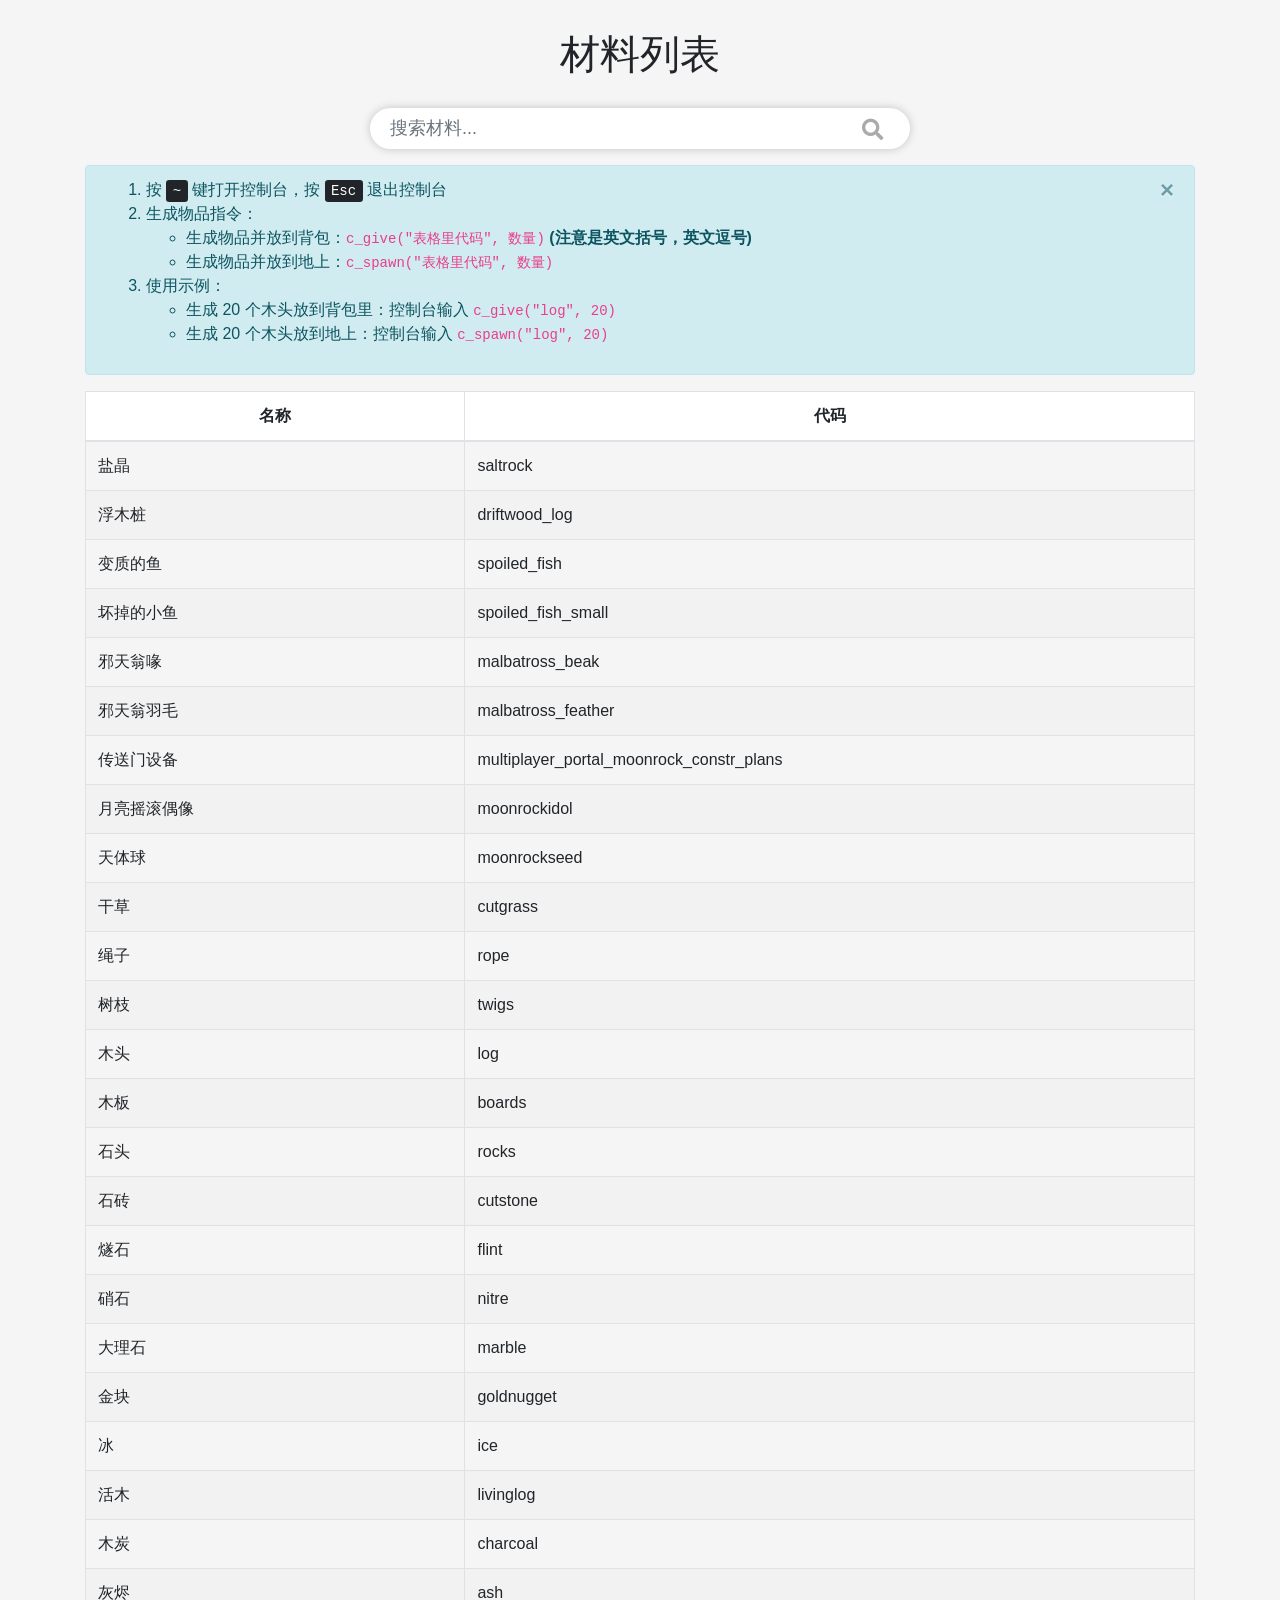
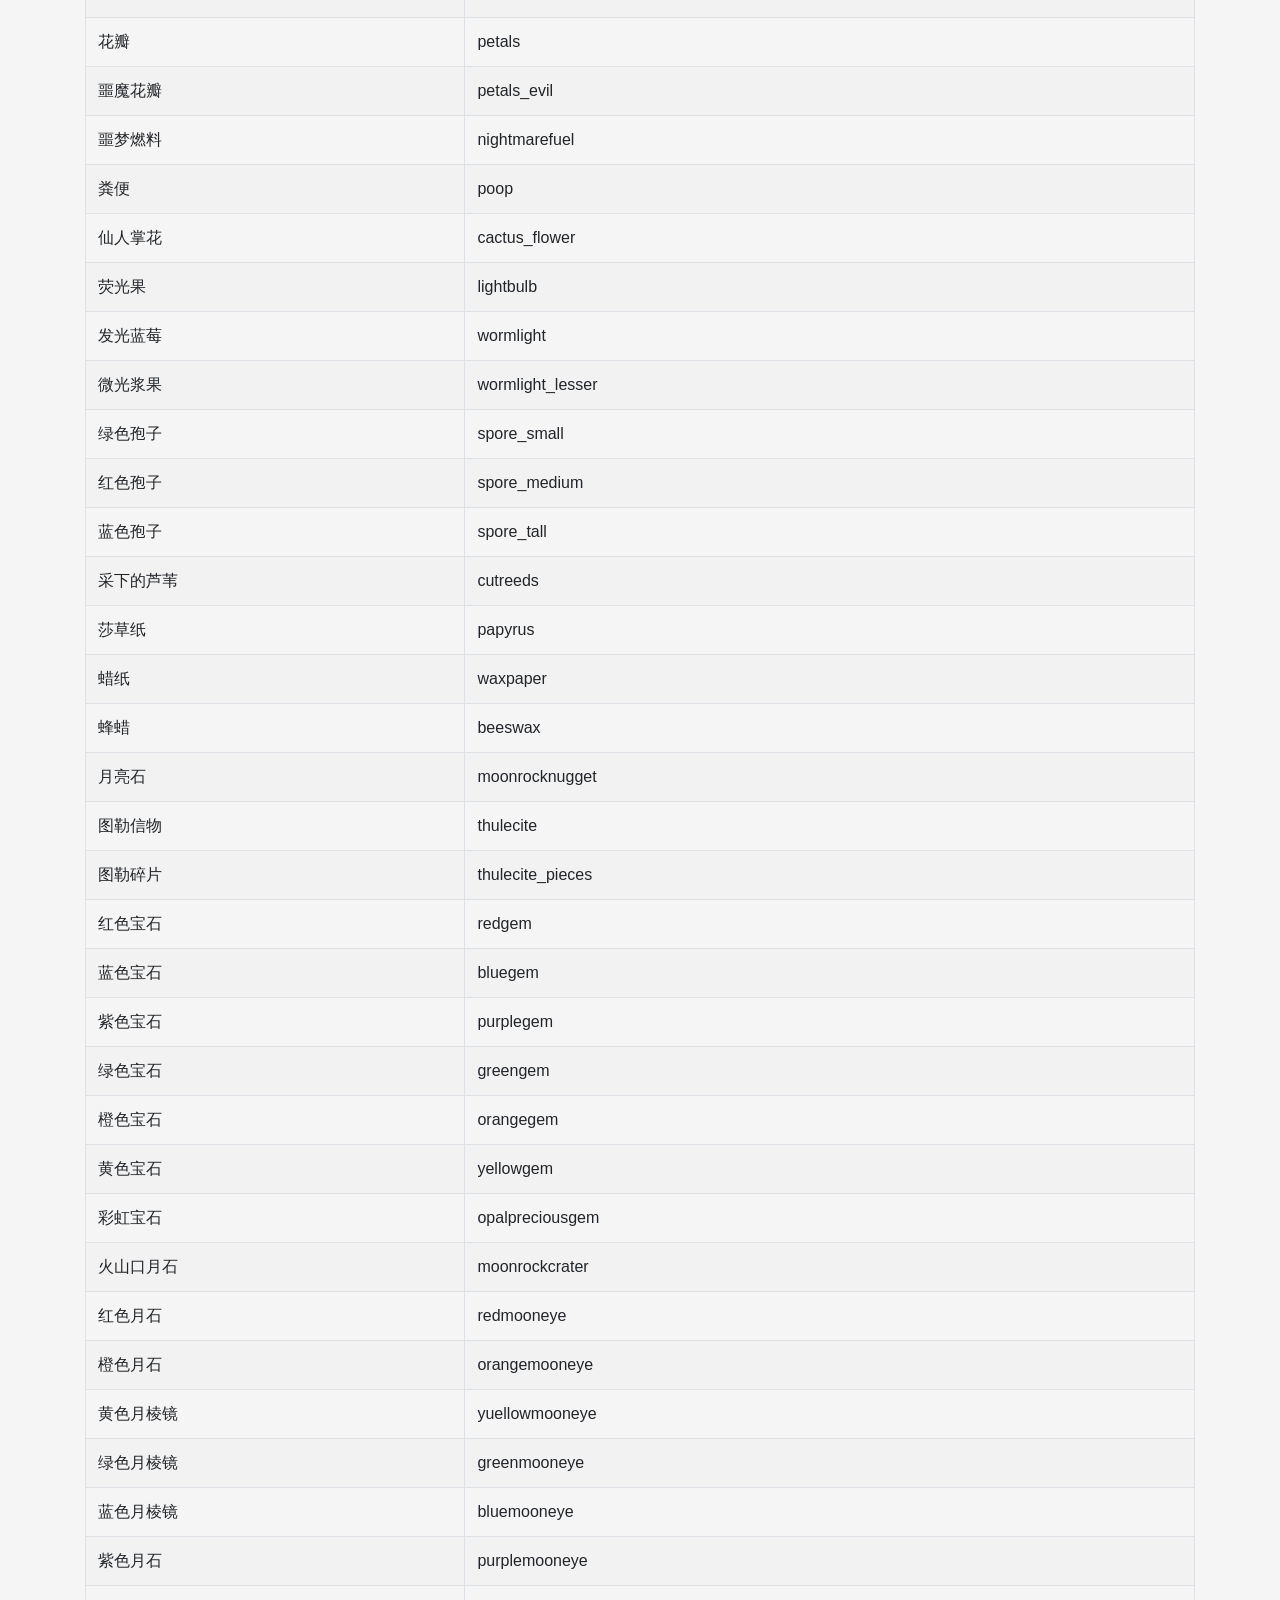
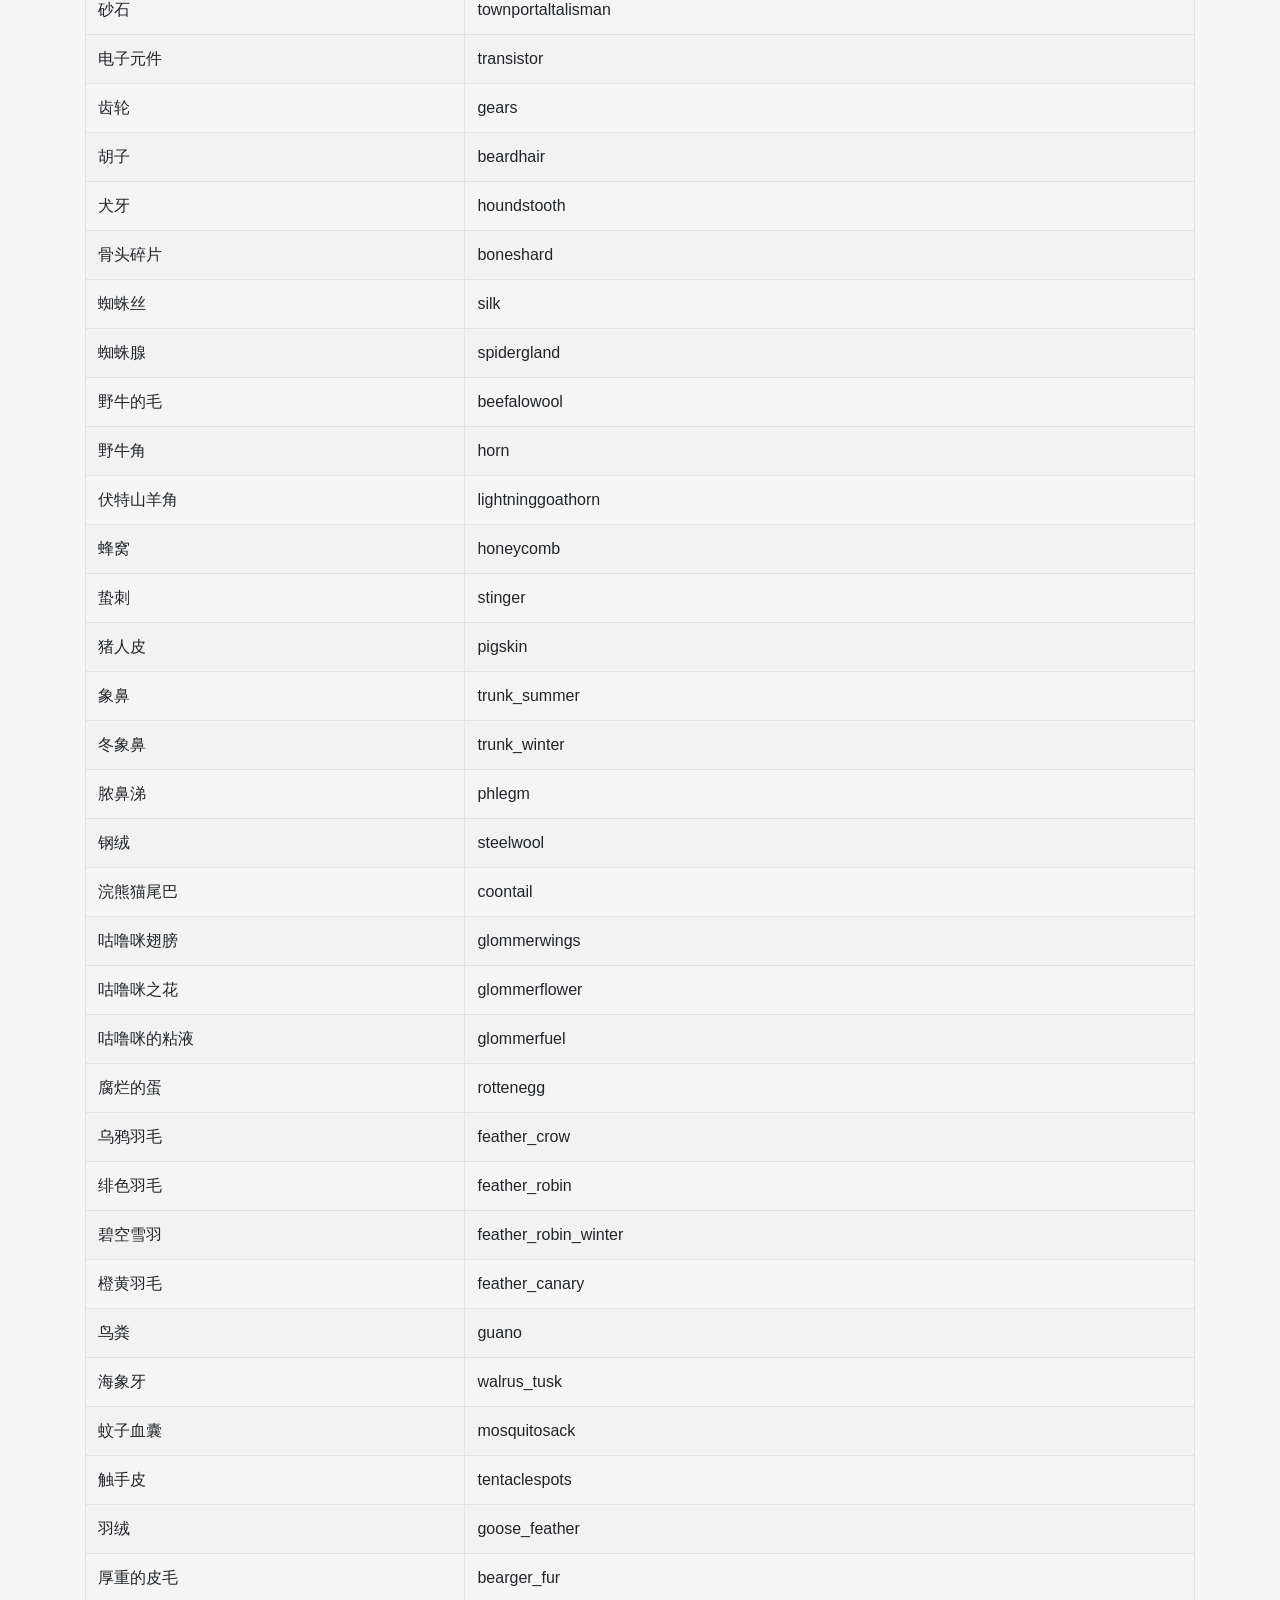
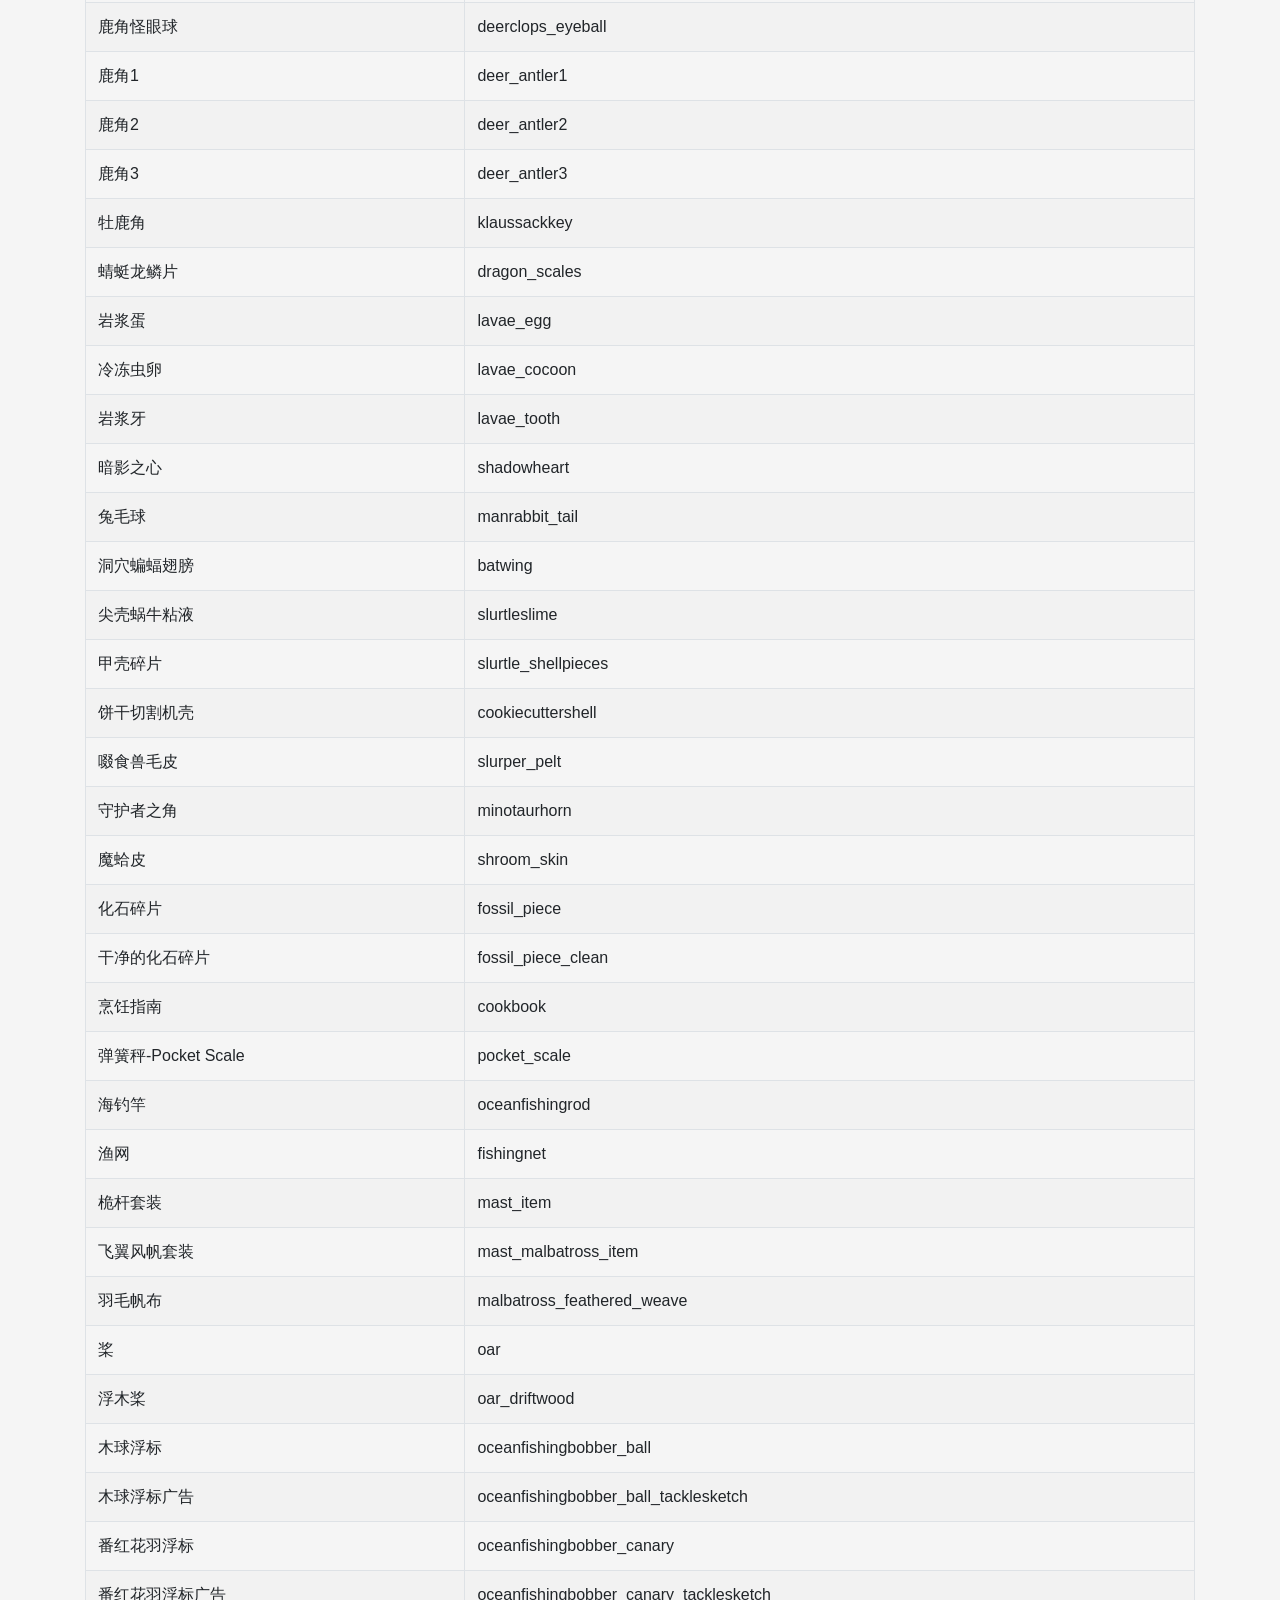
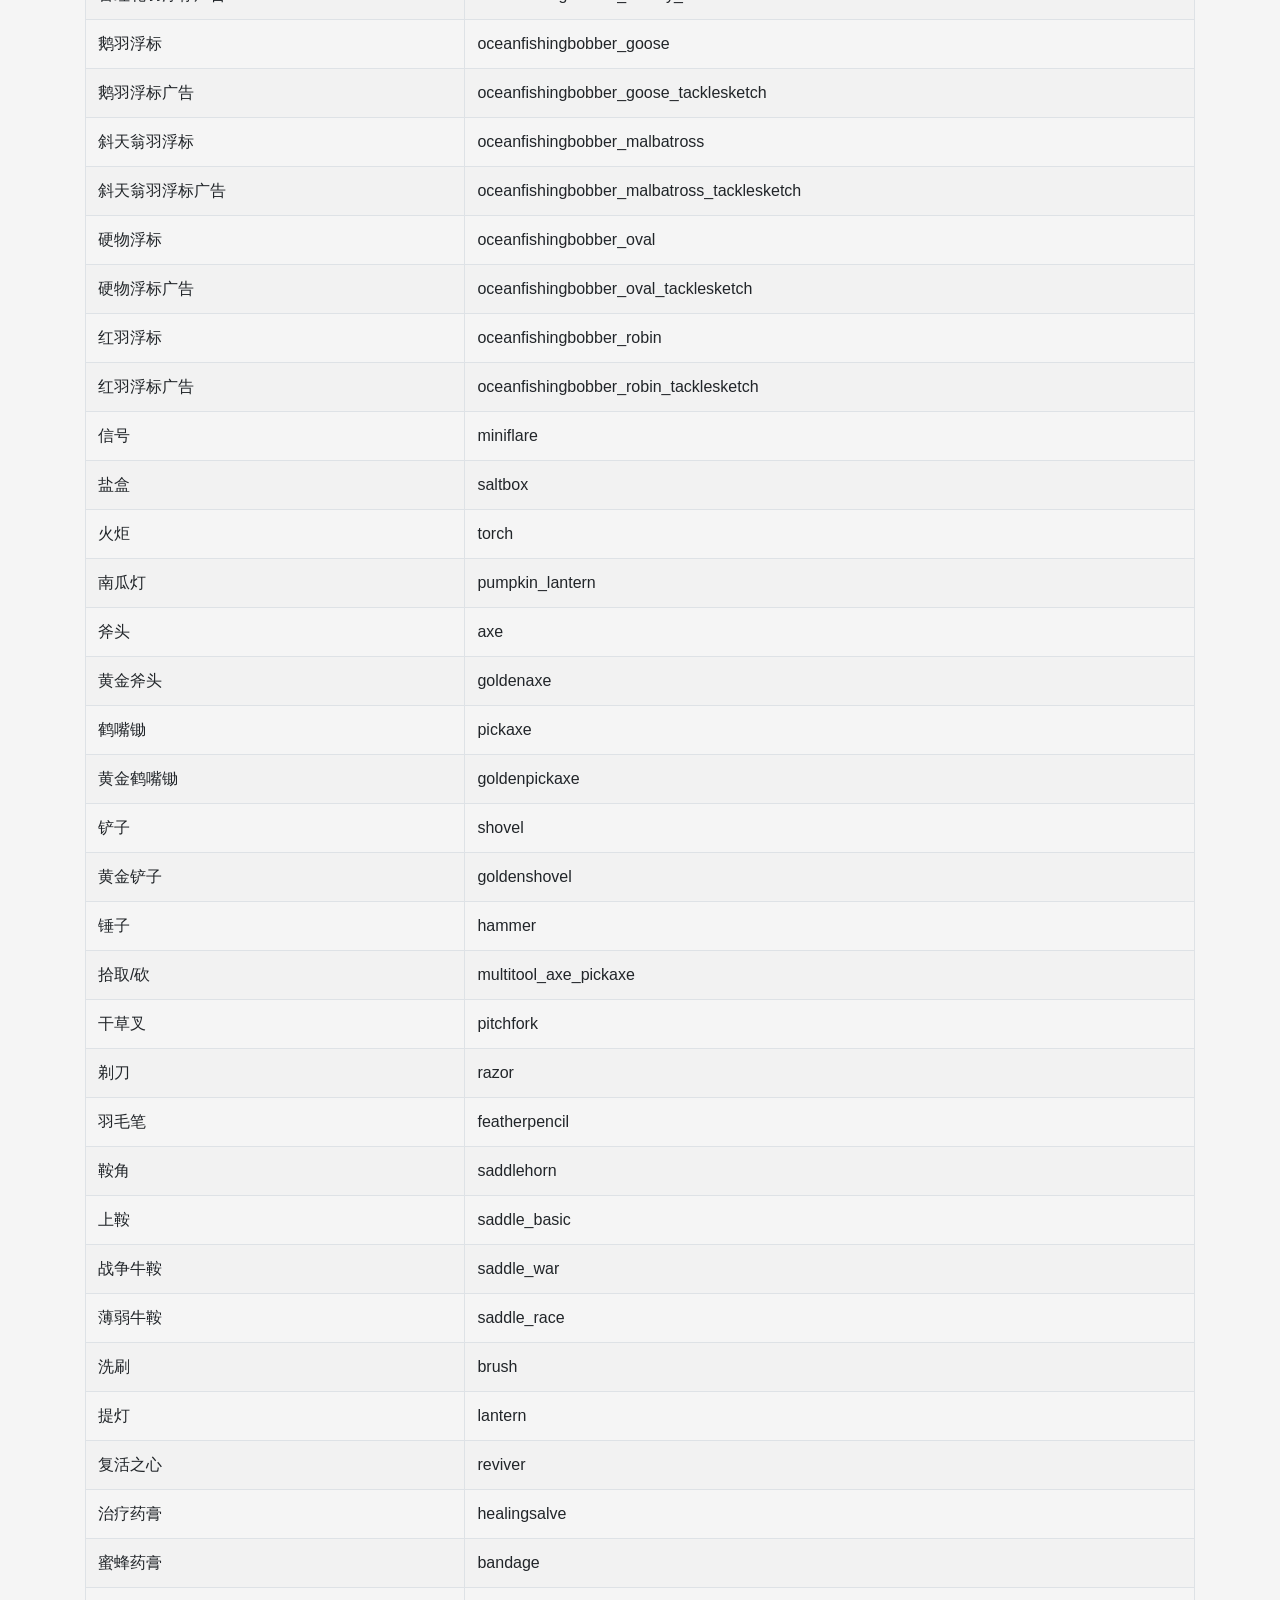
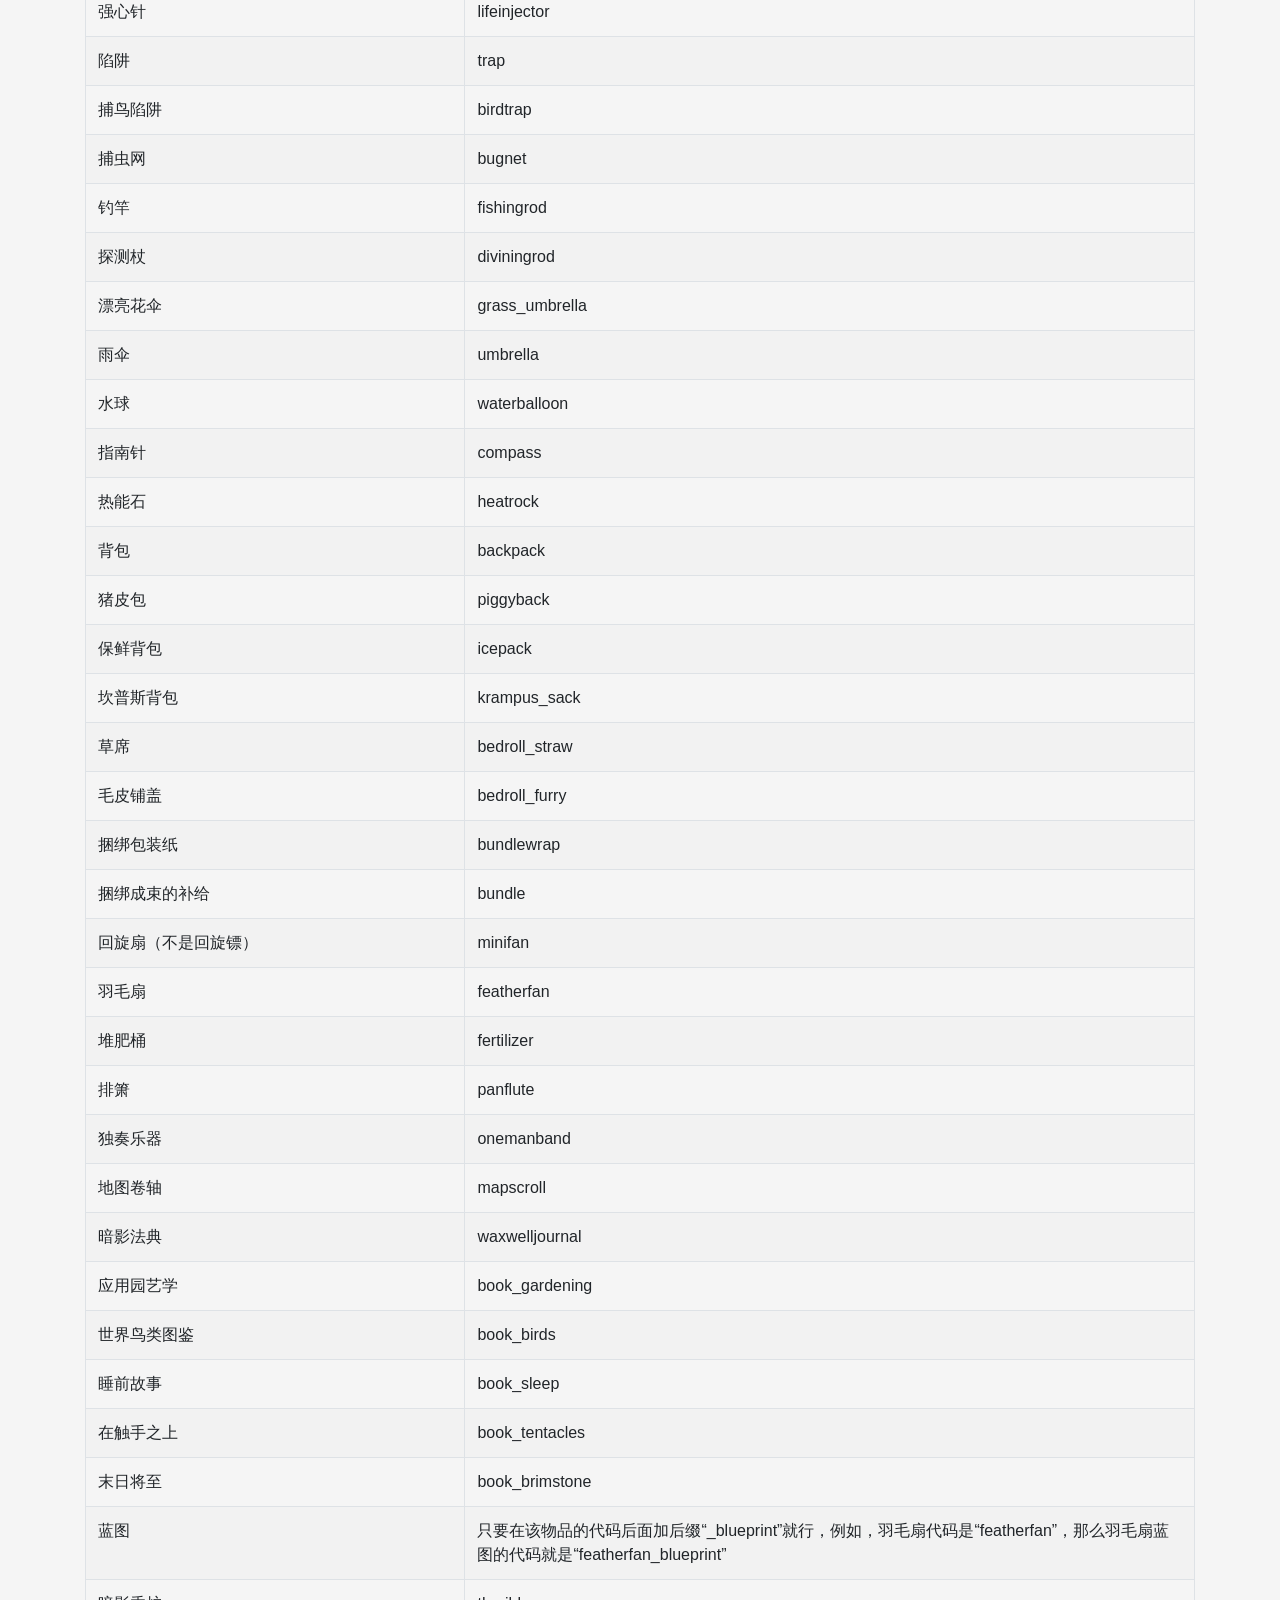
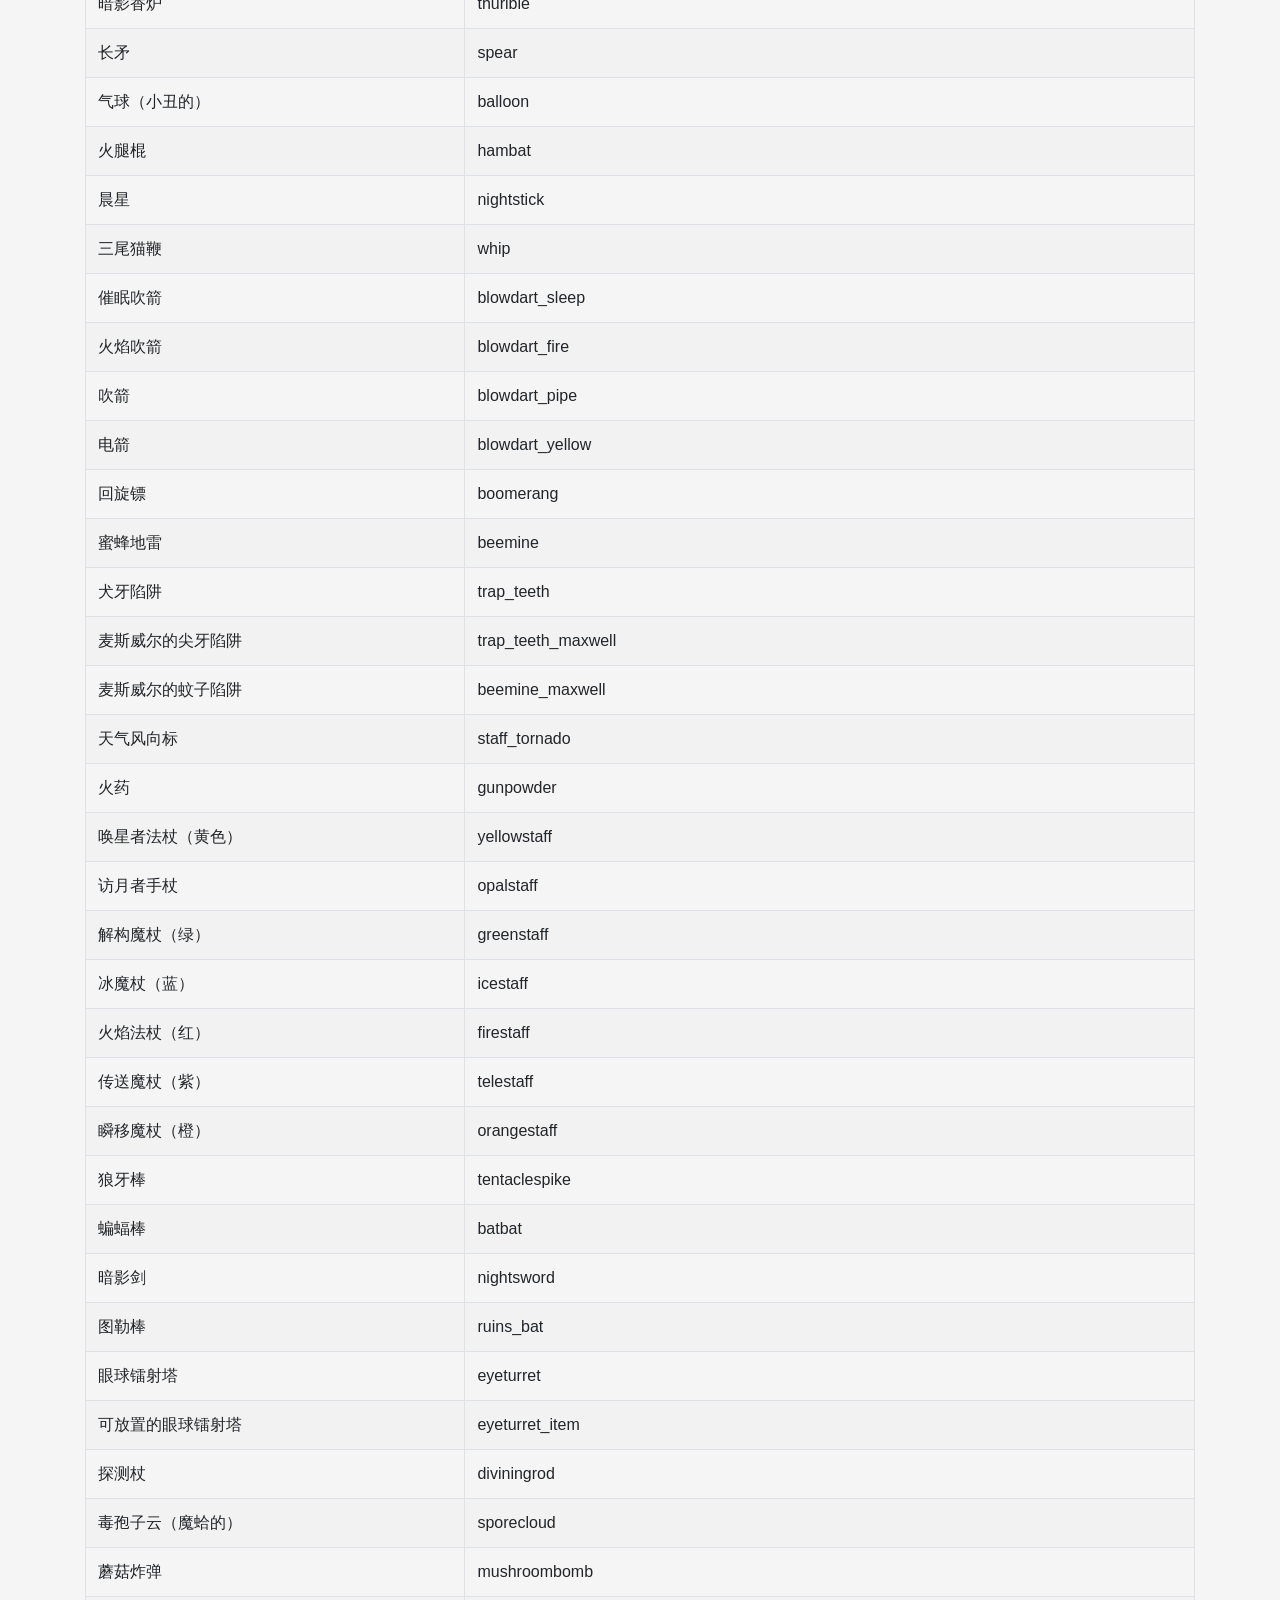
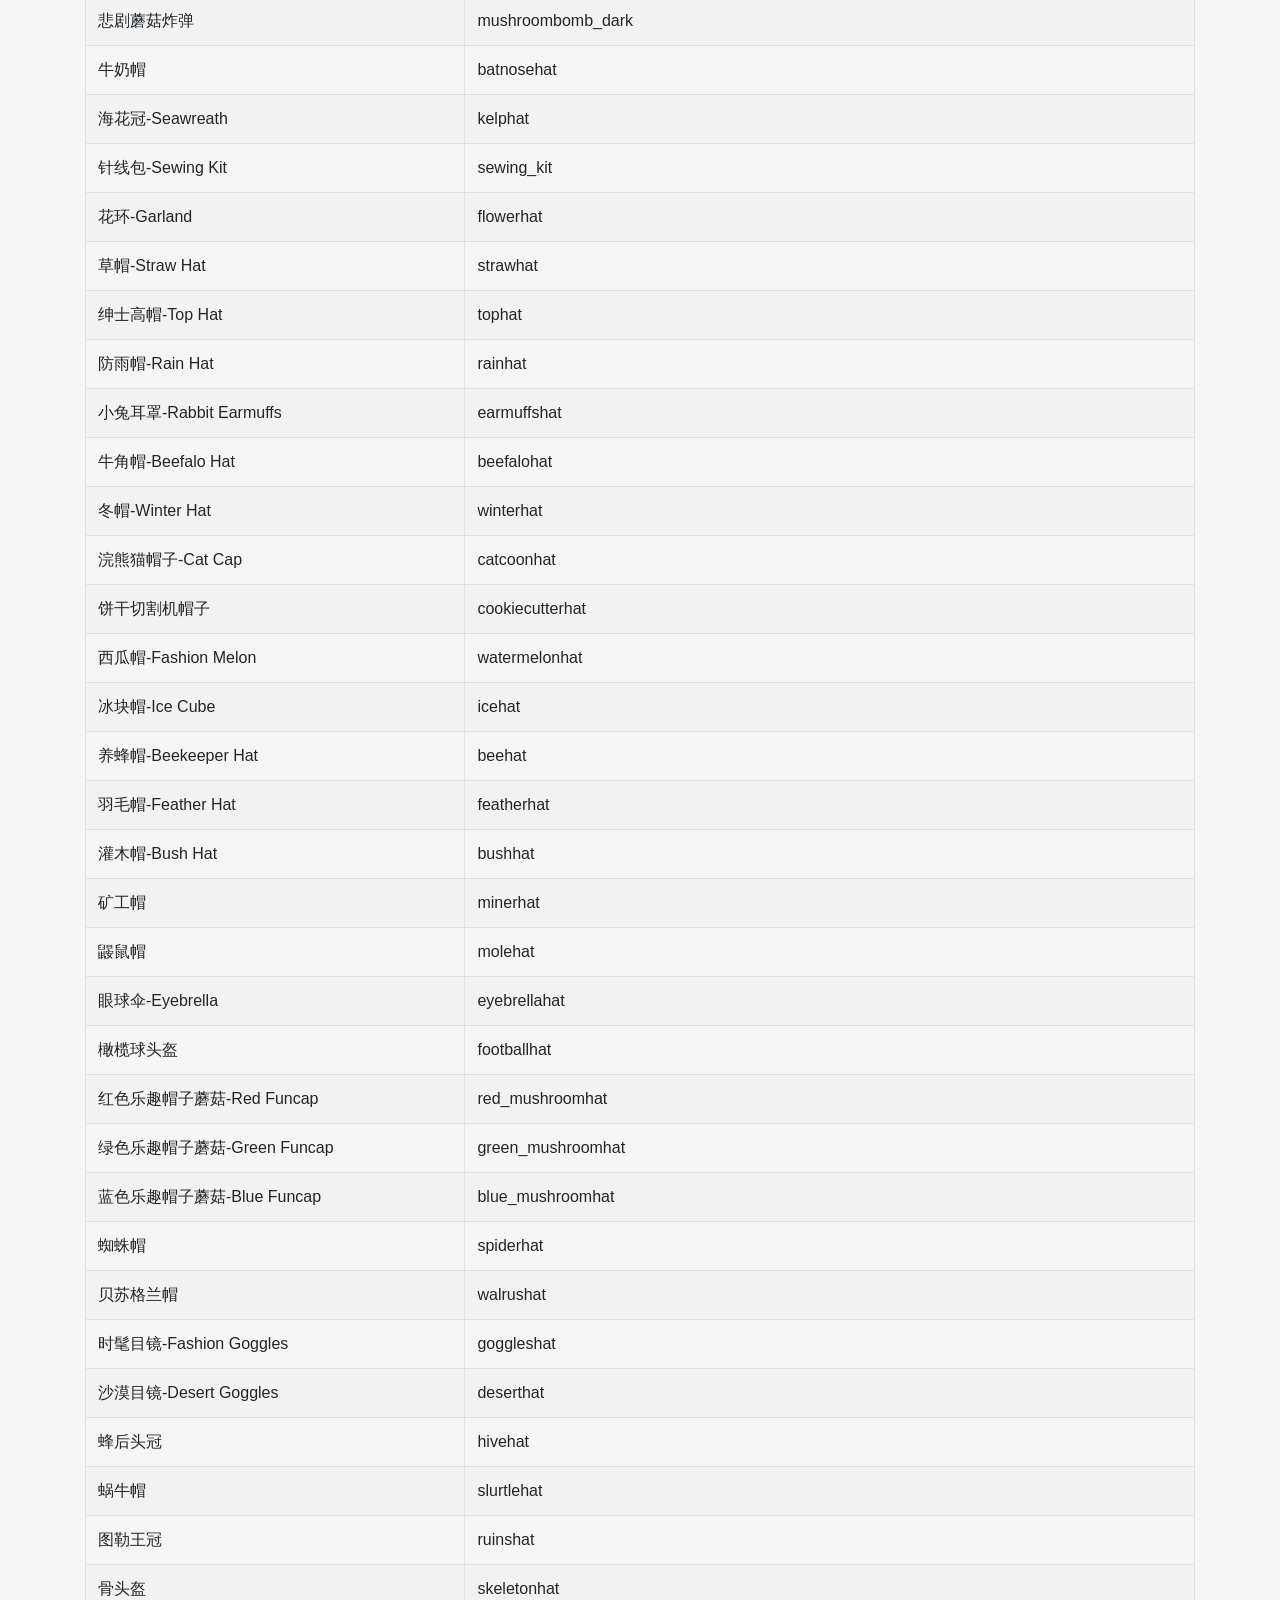
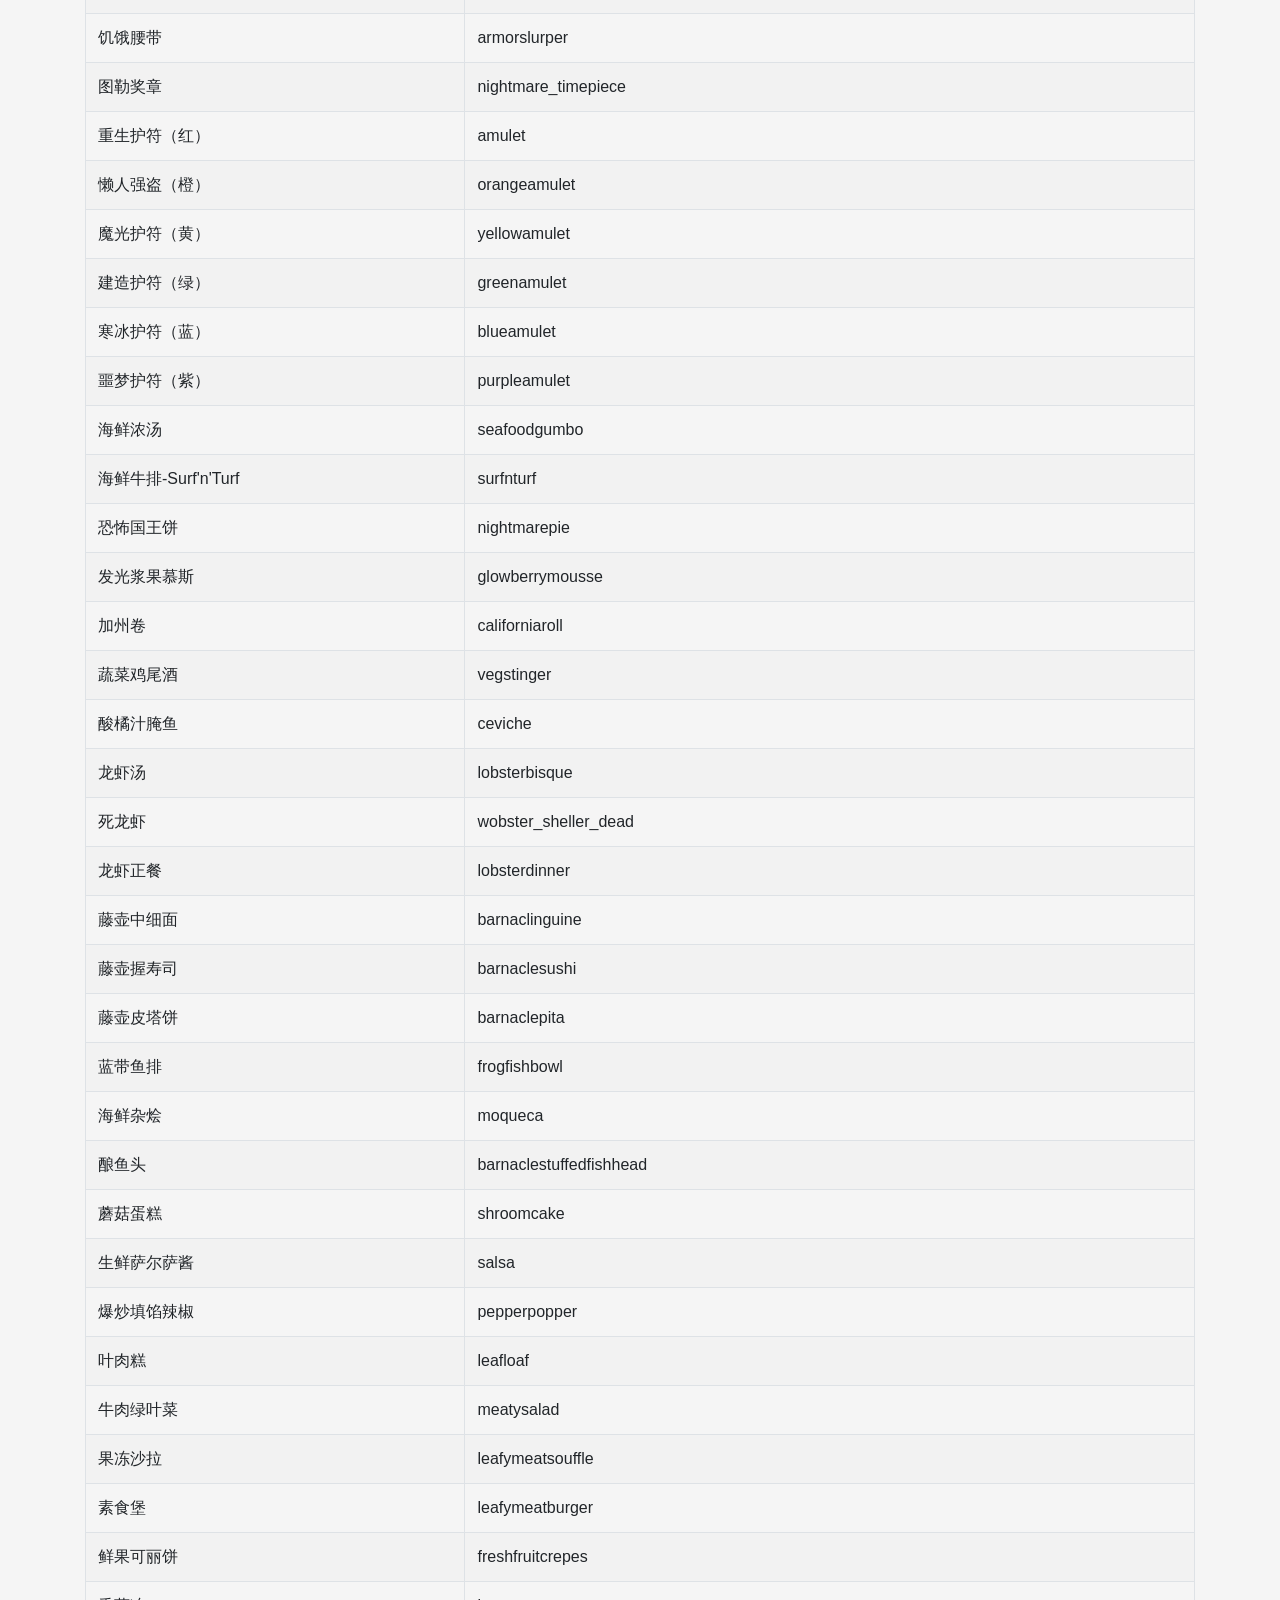
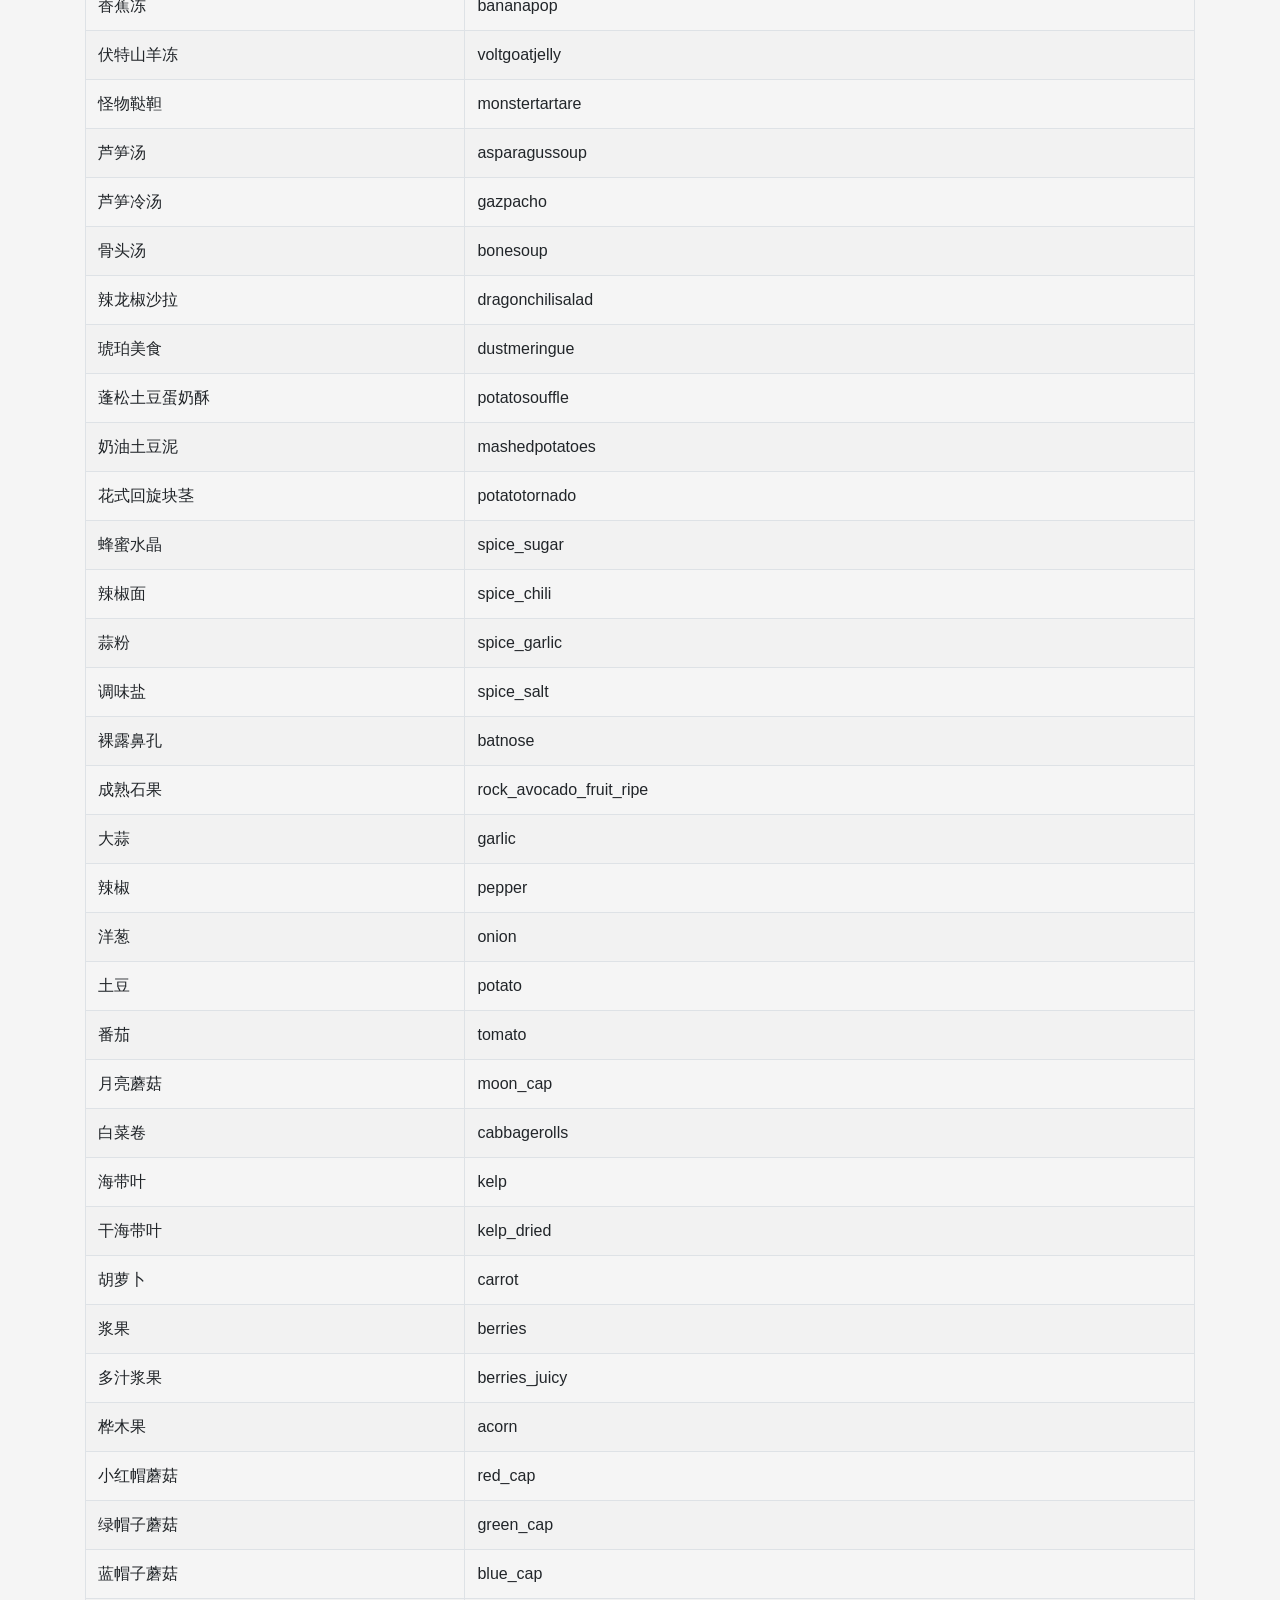
==== commit ffbbe176: "Update index.html" ====
--- a/index.html
+++ b/index.html
@@ -7,6 +7,8 @@
     <meta name="viewport" content="width=device-width, initial-scale=1.0">
     <link href="https://cdn.bootcdn.net/ajax/libs/twitter-bootstrap/4.6.0/css/bootstrap.min.css" rel="stylesheet">
     <link href="https://cdn.bootcdn.net/ajax/libs/font-awesome/5.15.3/css/all.min.css" rel="stylesheet">
+    <script async src="https://cdn.staticfile.org/jquery/3.2.1/jquery.min.js"></script>
+    <script async src="https://cdn.staticfile.org/twitter-bootstrap/4.3.1/js/bootstrap.min.js"></script>
     <style>
         body {
             background-color: #f5f5f5;
@@ -87,7 +89,8 @@
                 </div>
             </div>
         </div>
-        <div class="alert alert-info">
+        <div class="alert alert-info alert-dismissible">
+            <button type="button" class="close" data-dismiss="alert">&times;</button>
             <ol>
                 <li>按 <kbd>~</kbd> 键打开控制台，按 <kbd>Esc</kbd> 退出控制台</li>
                 <li>生成物品指令：
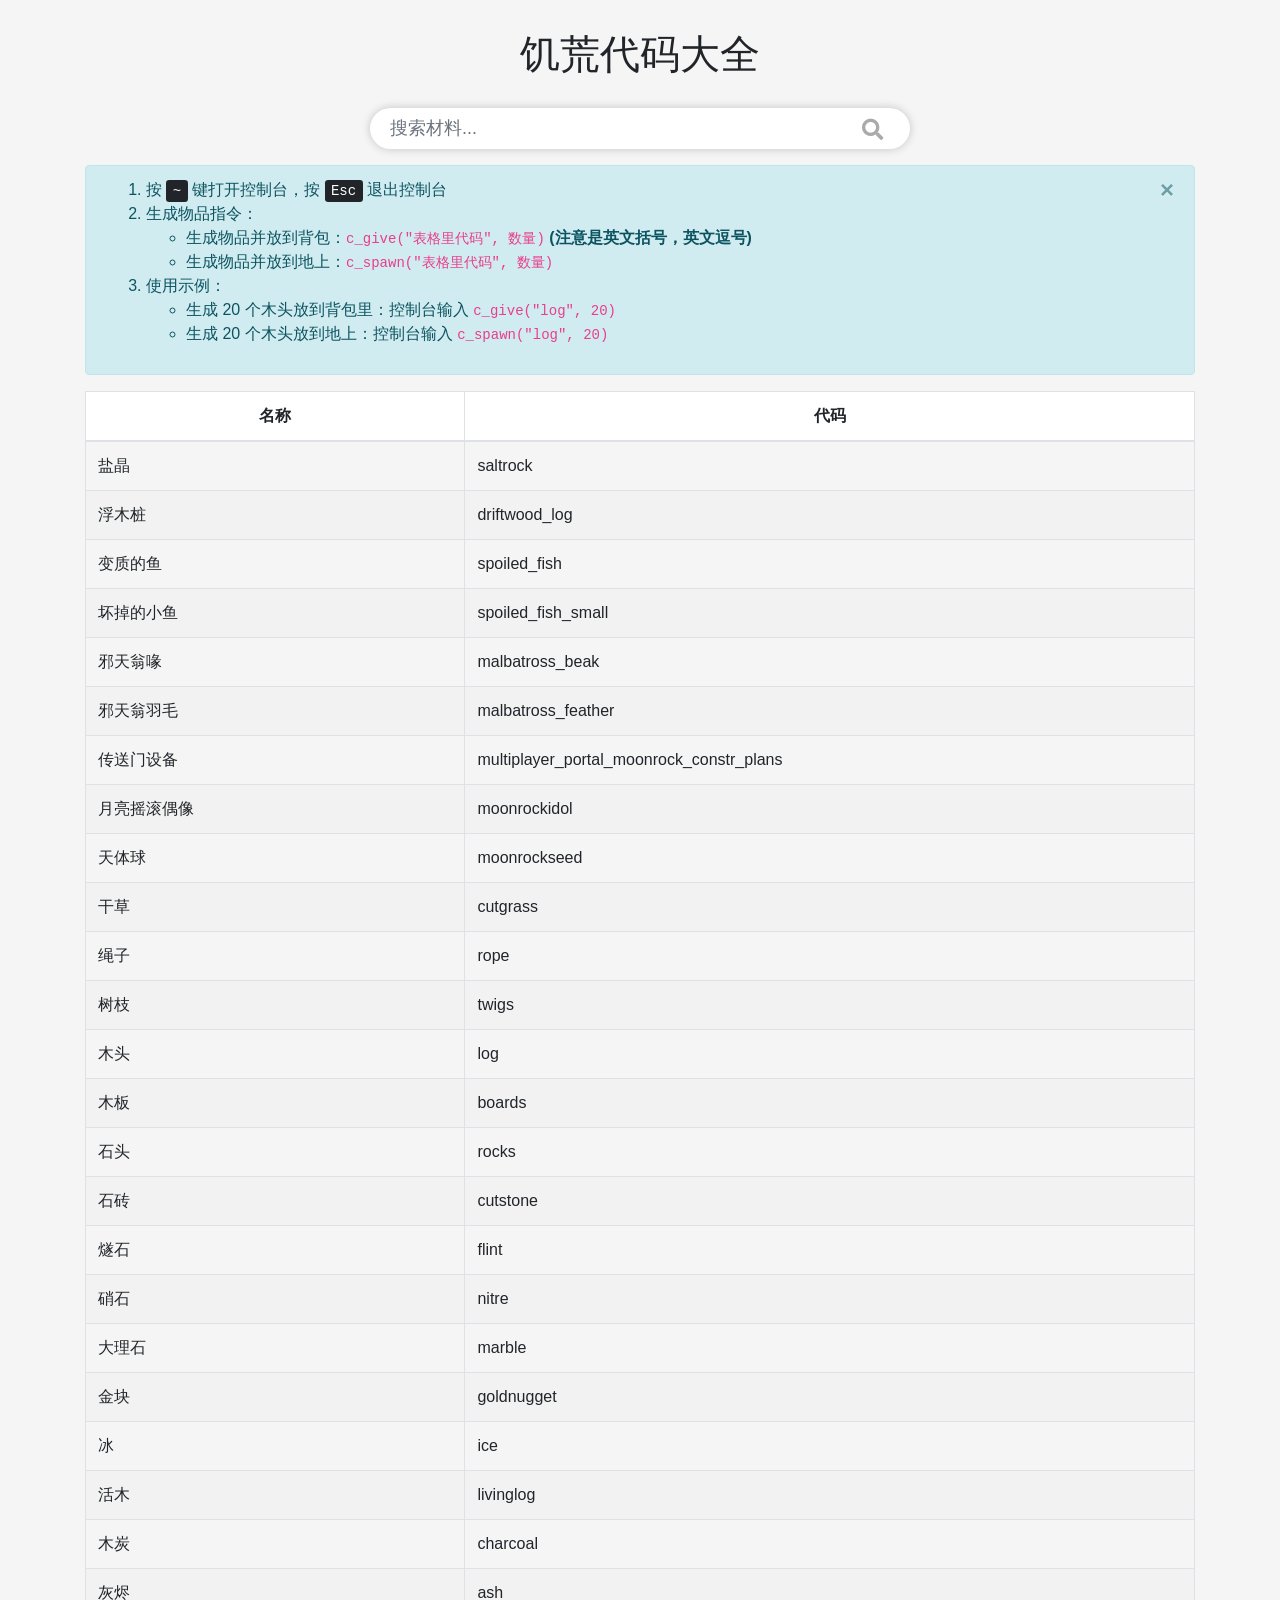
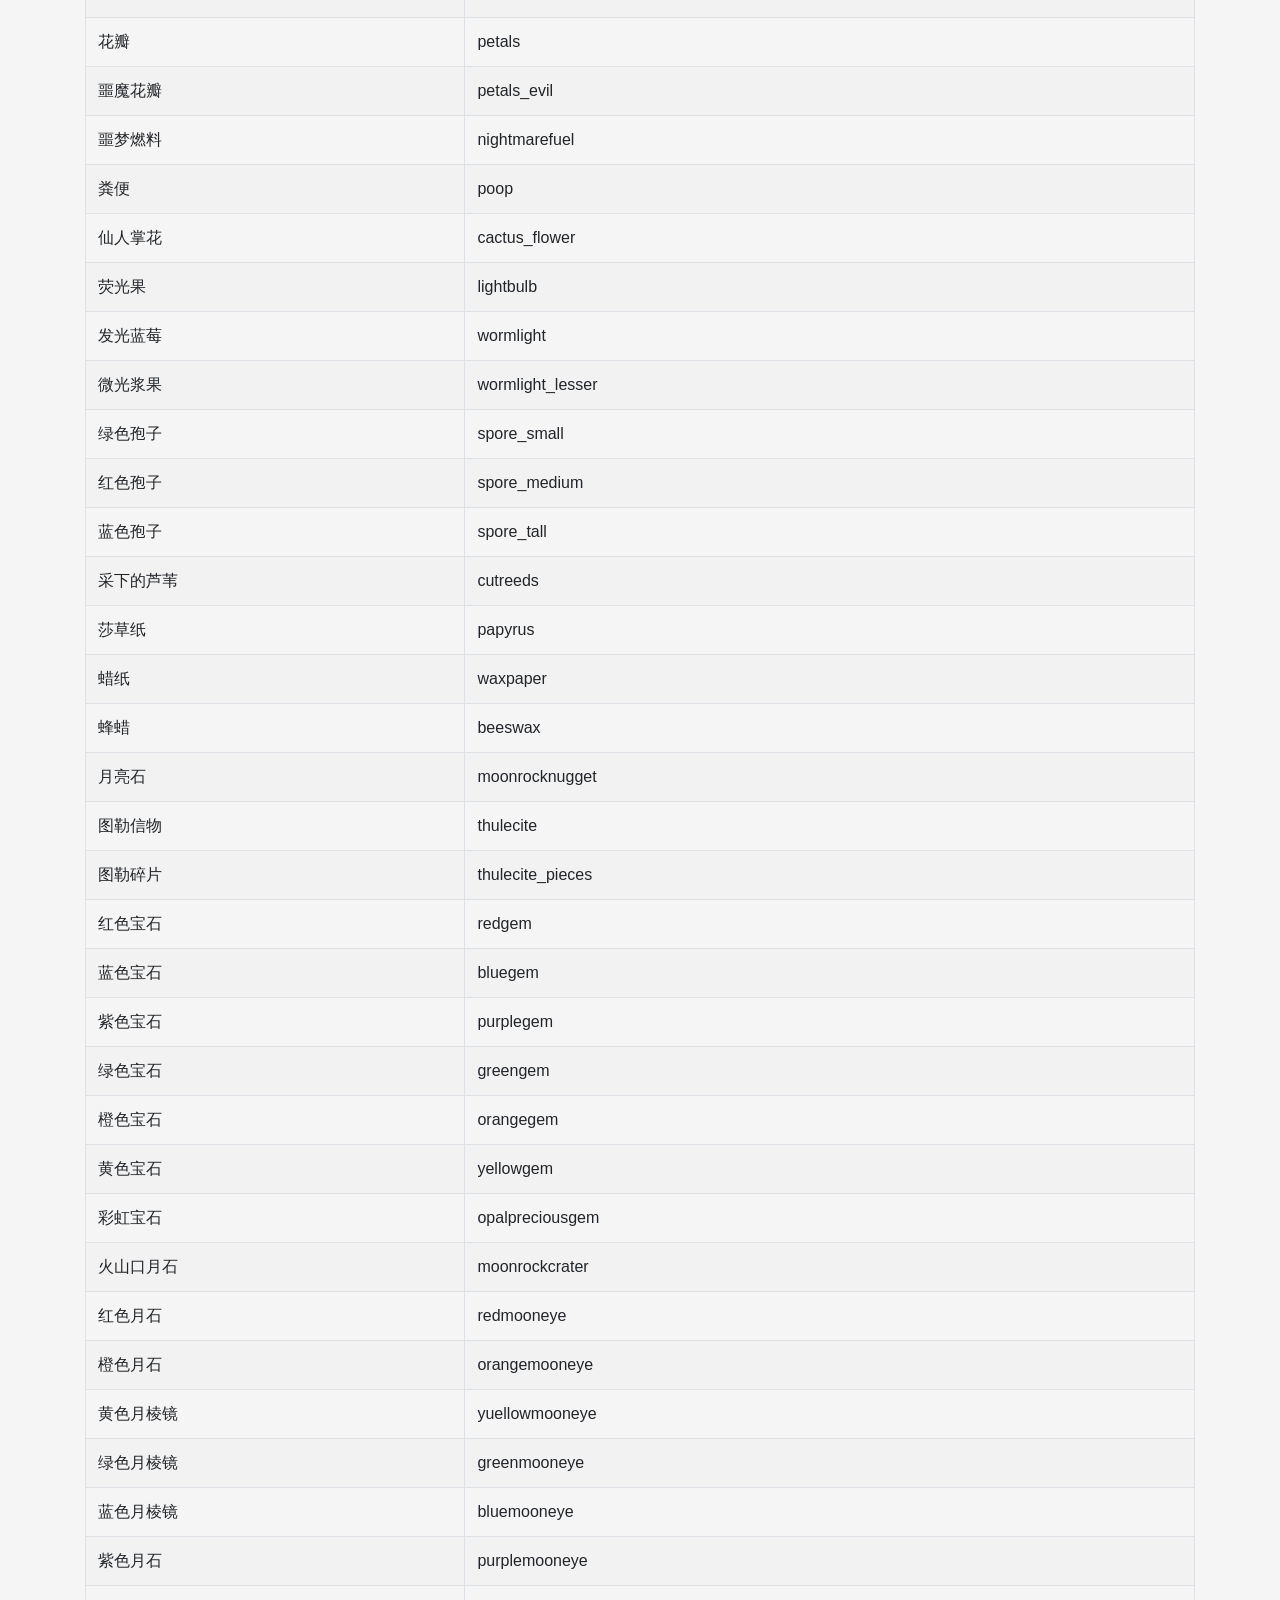
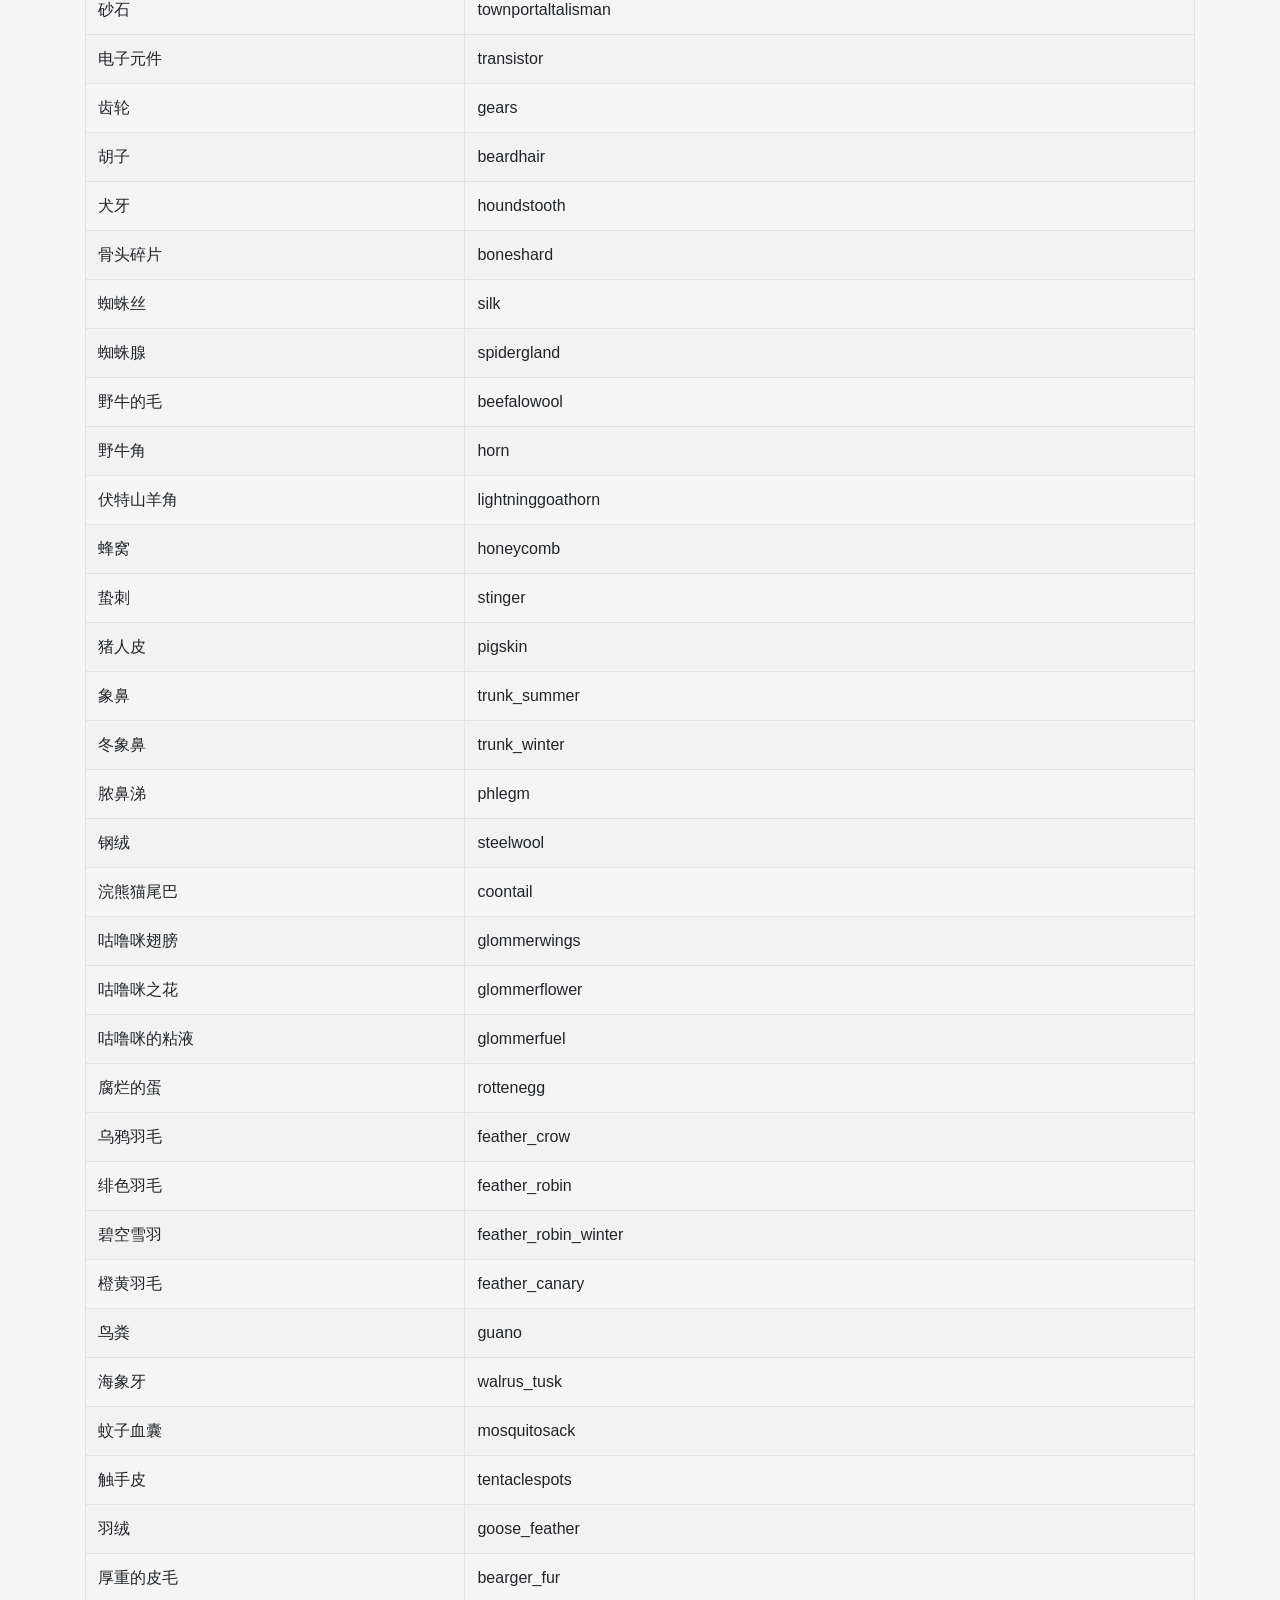
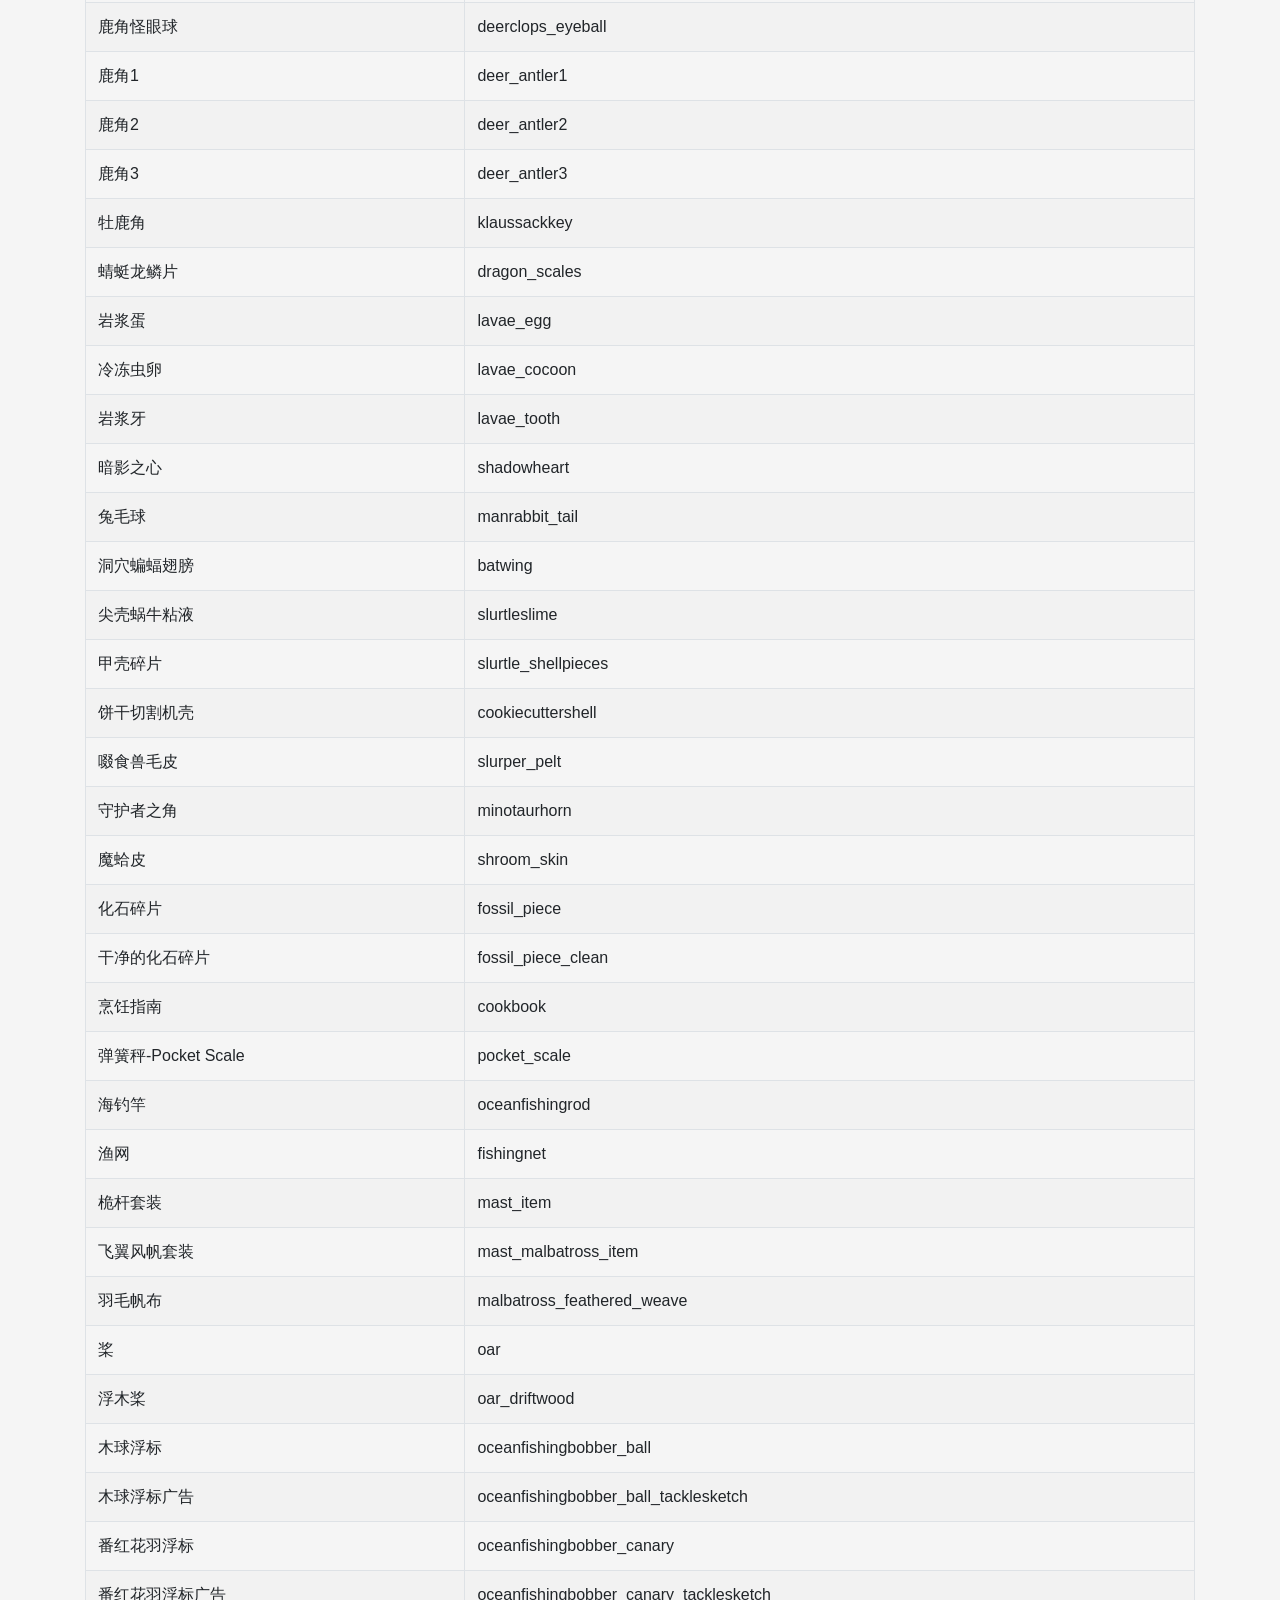
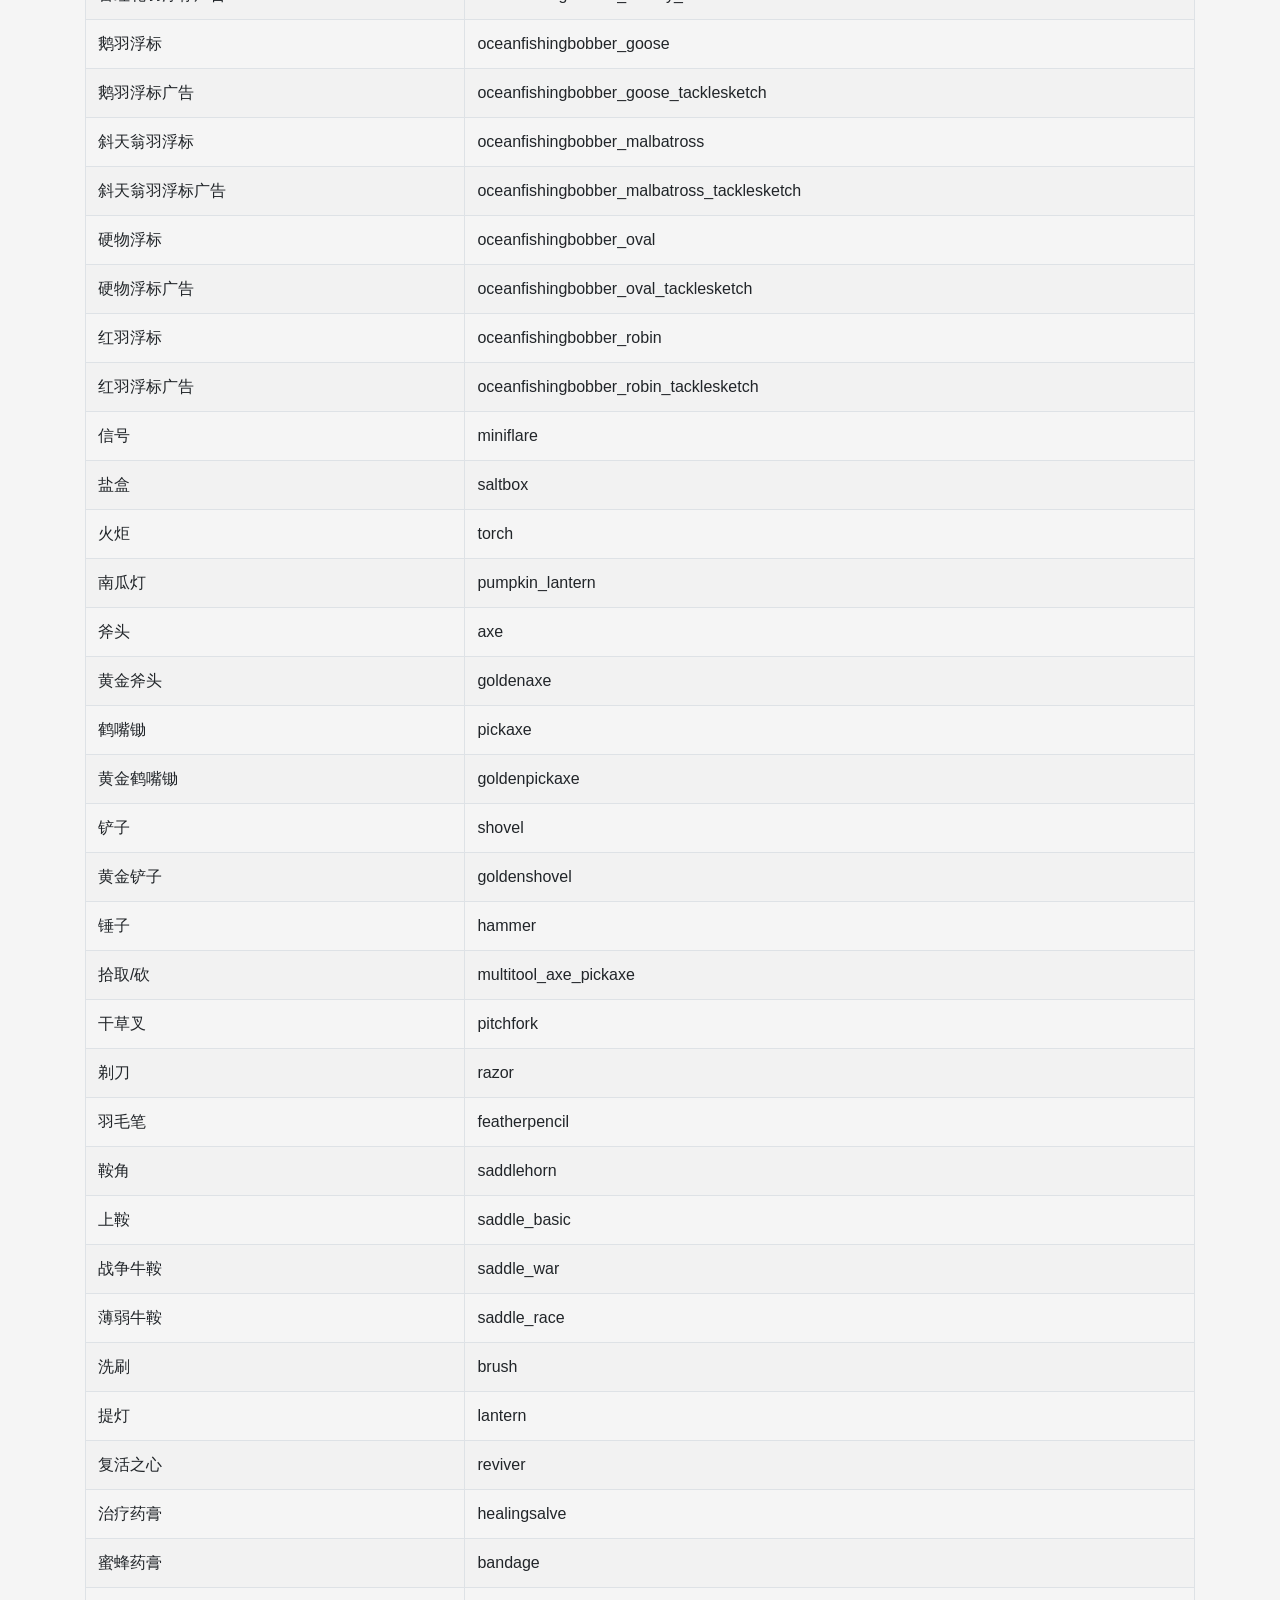
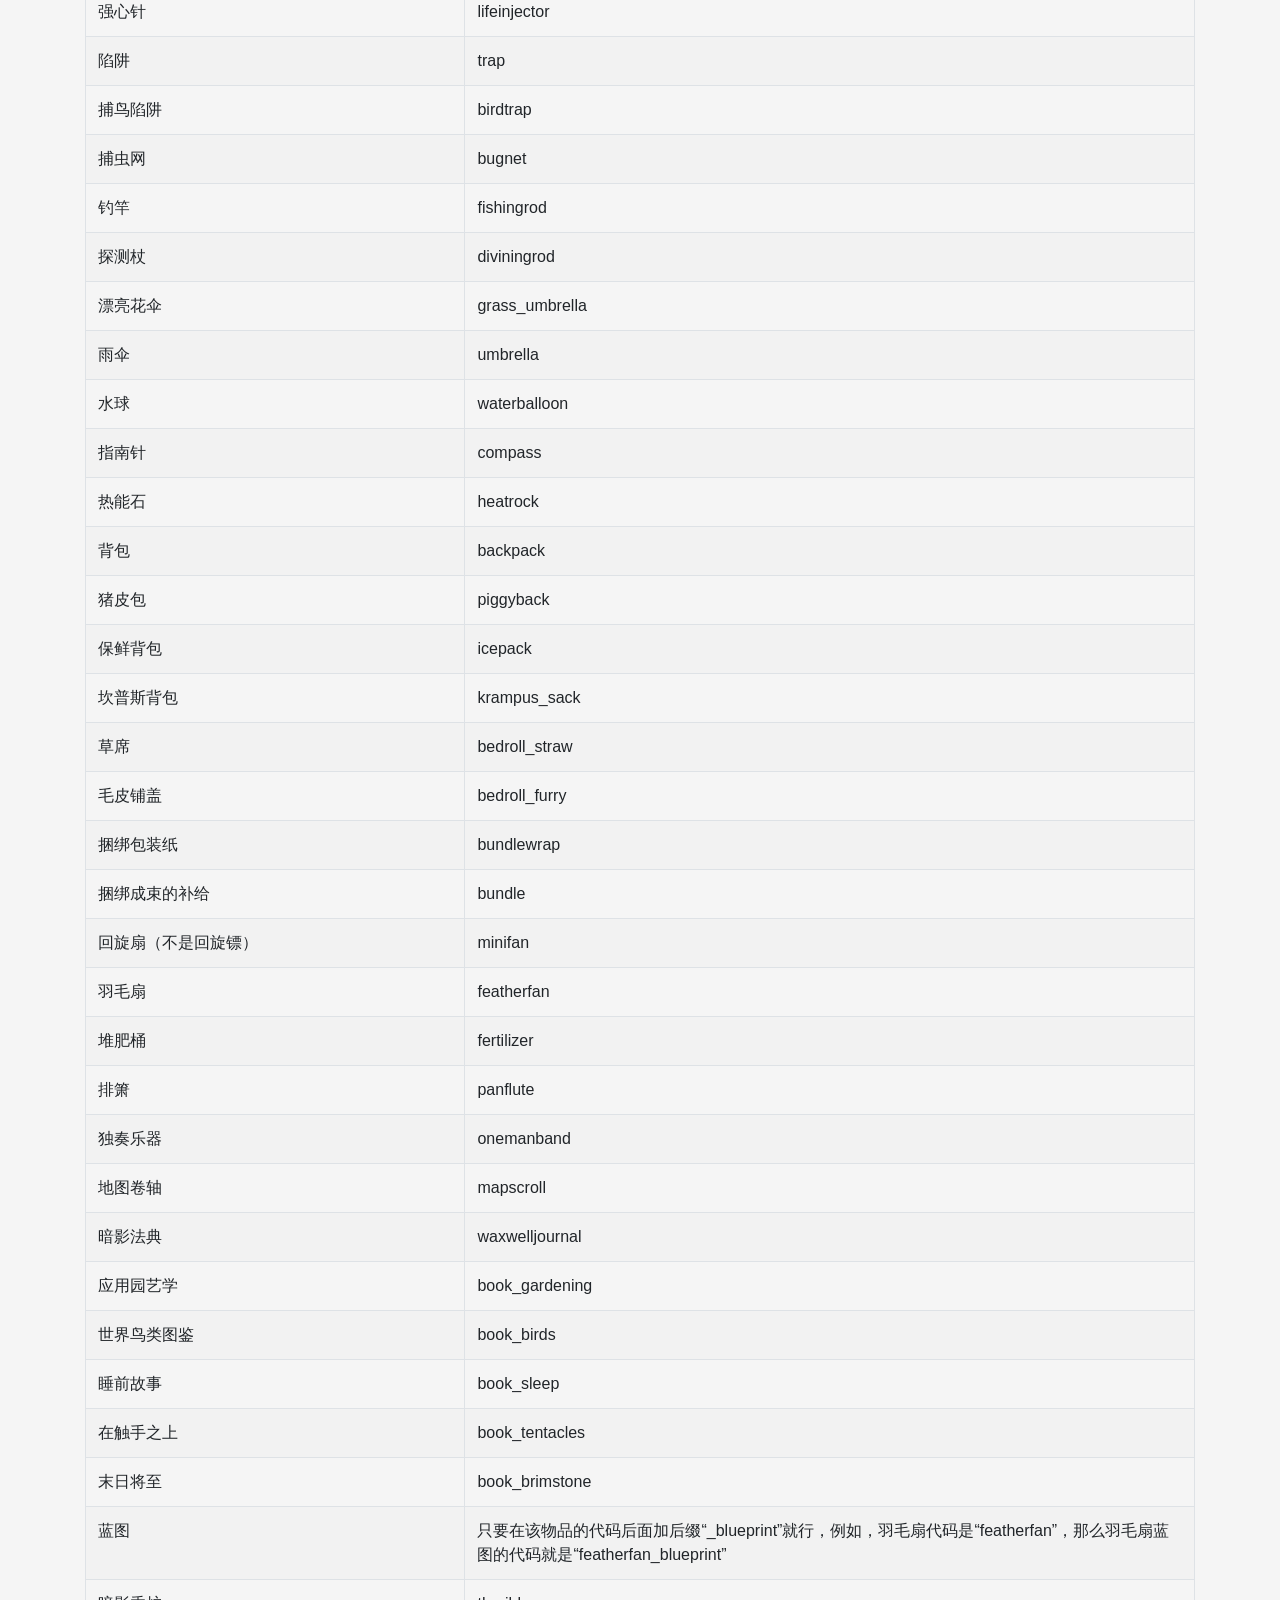
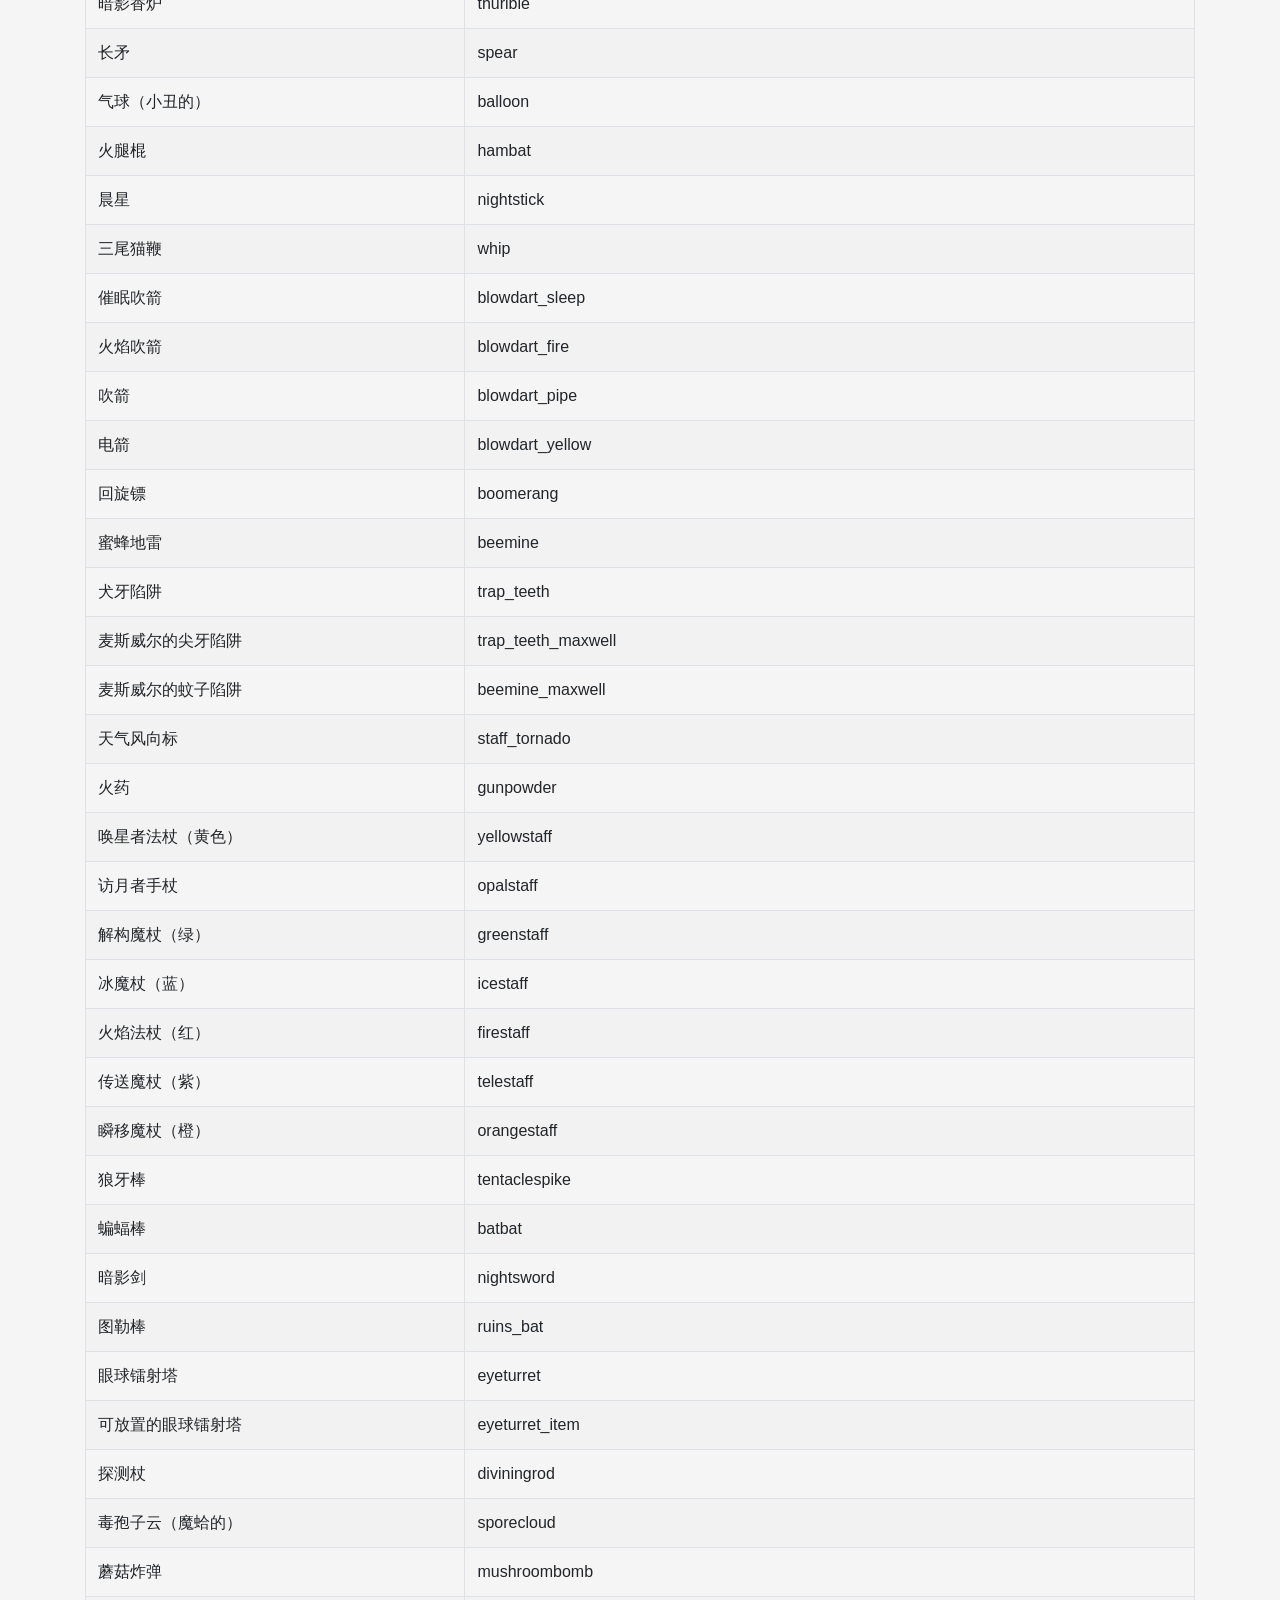
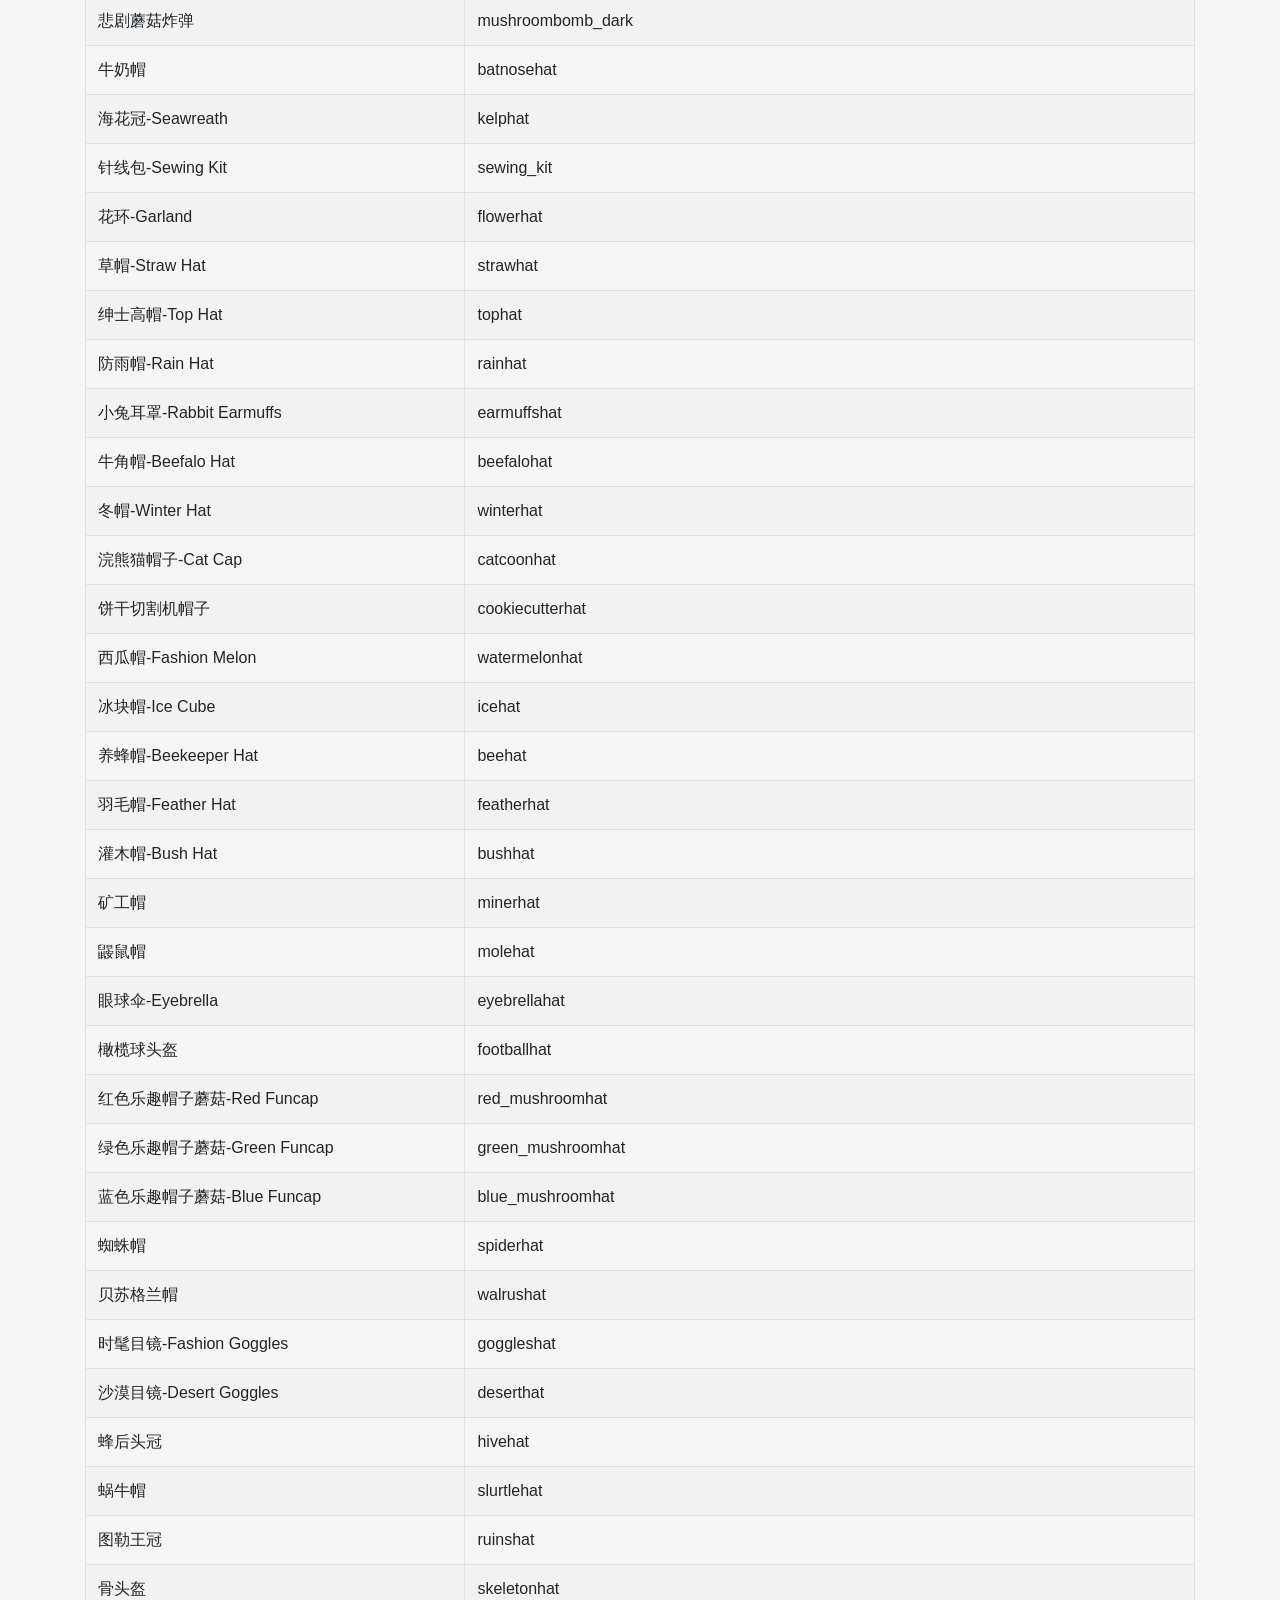
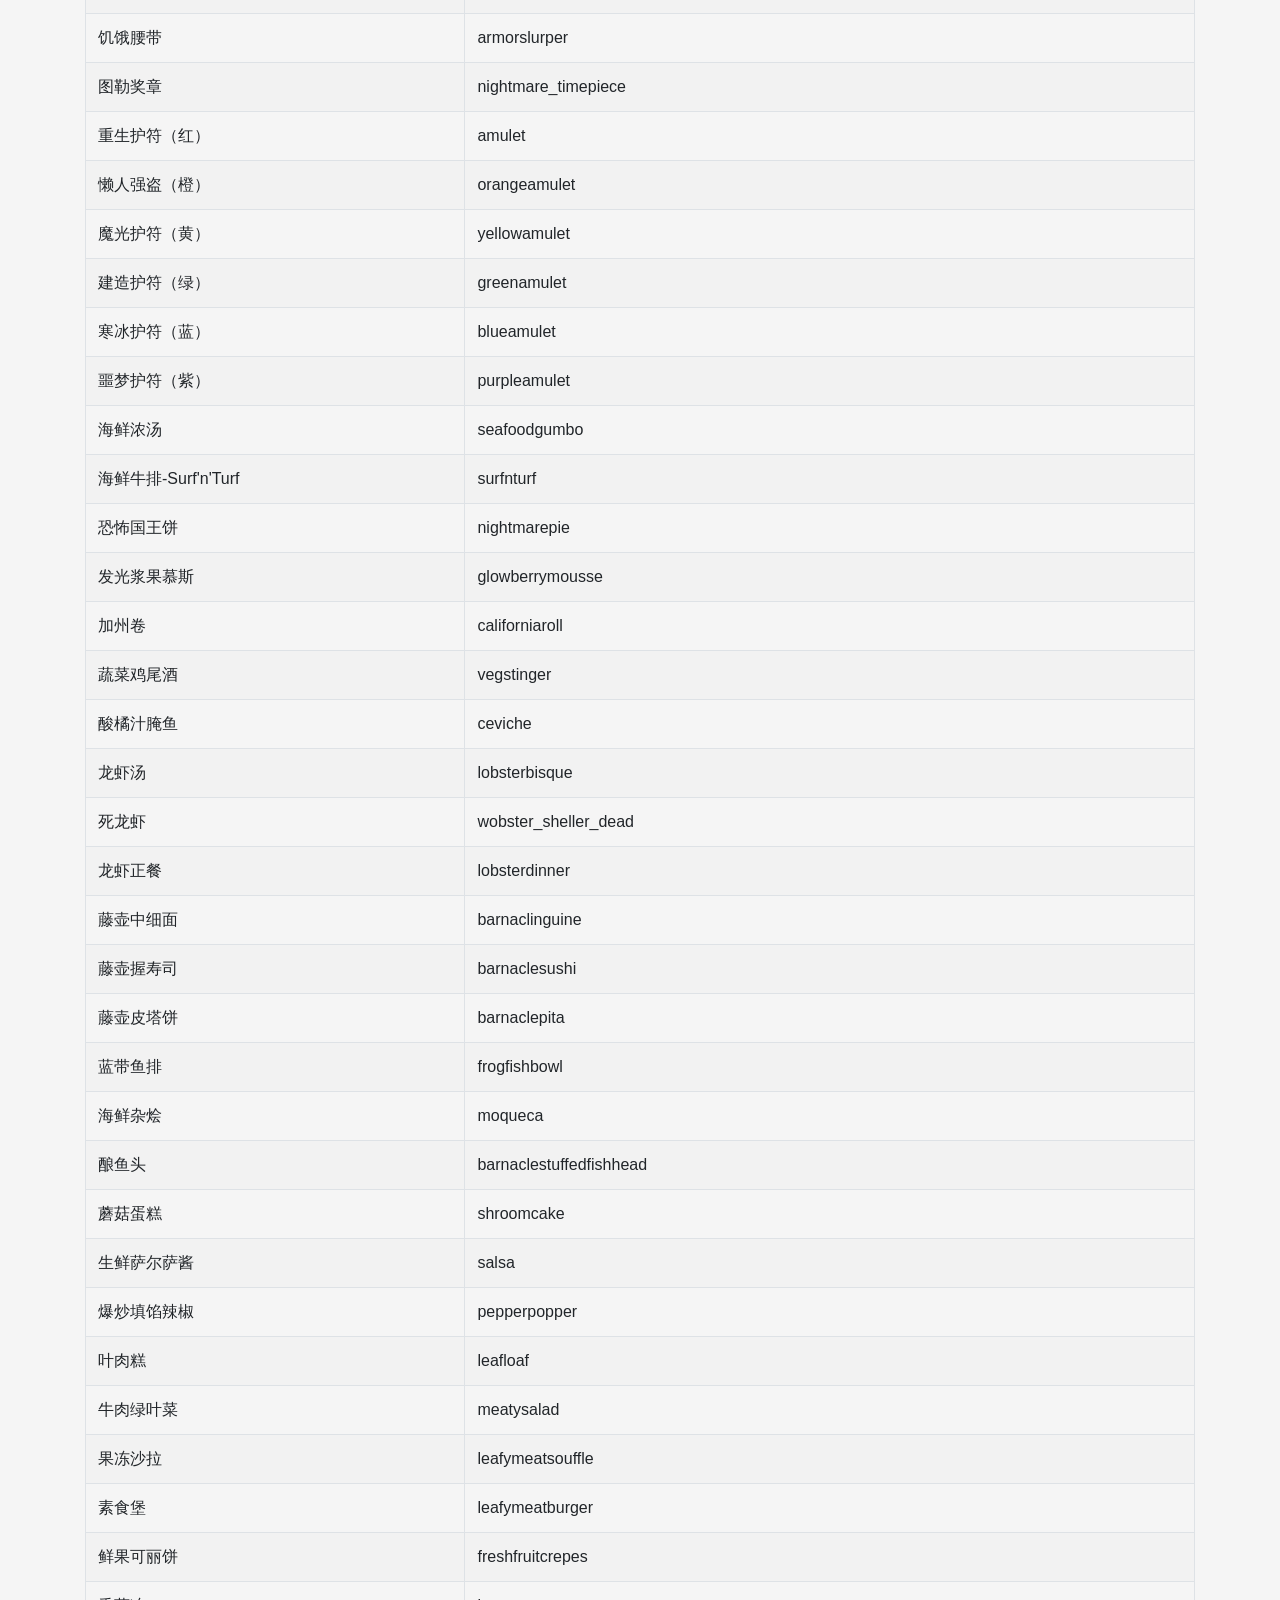
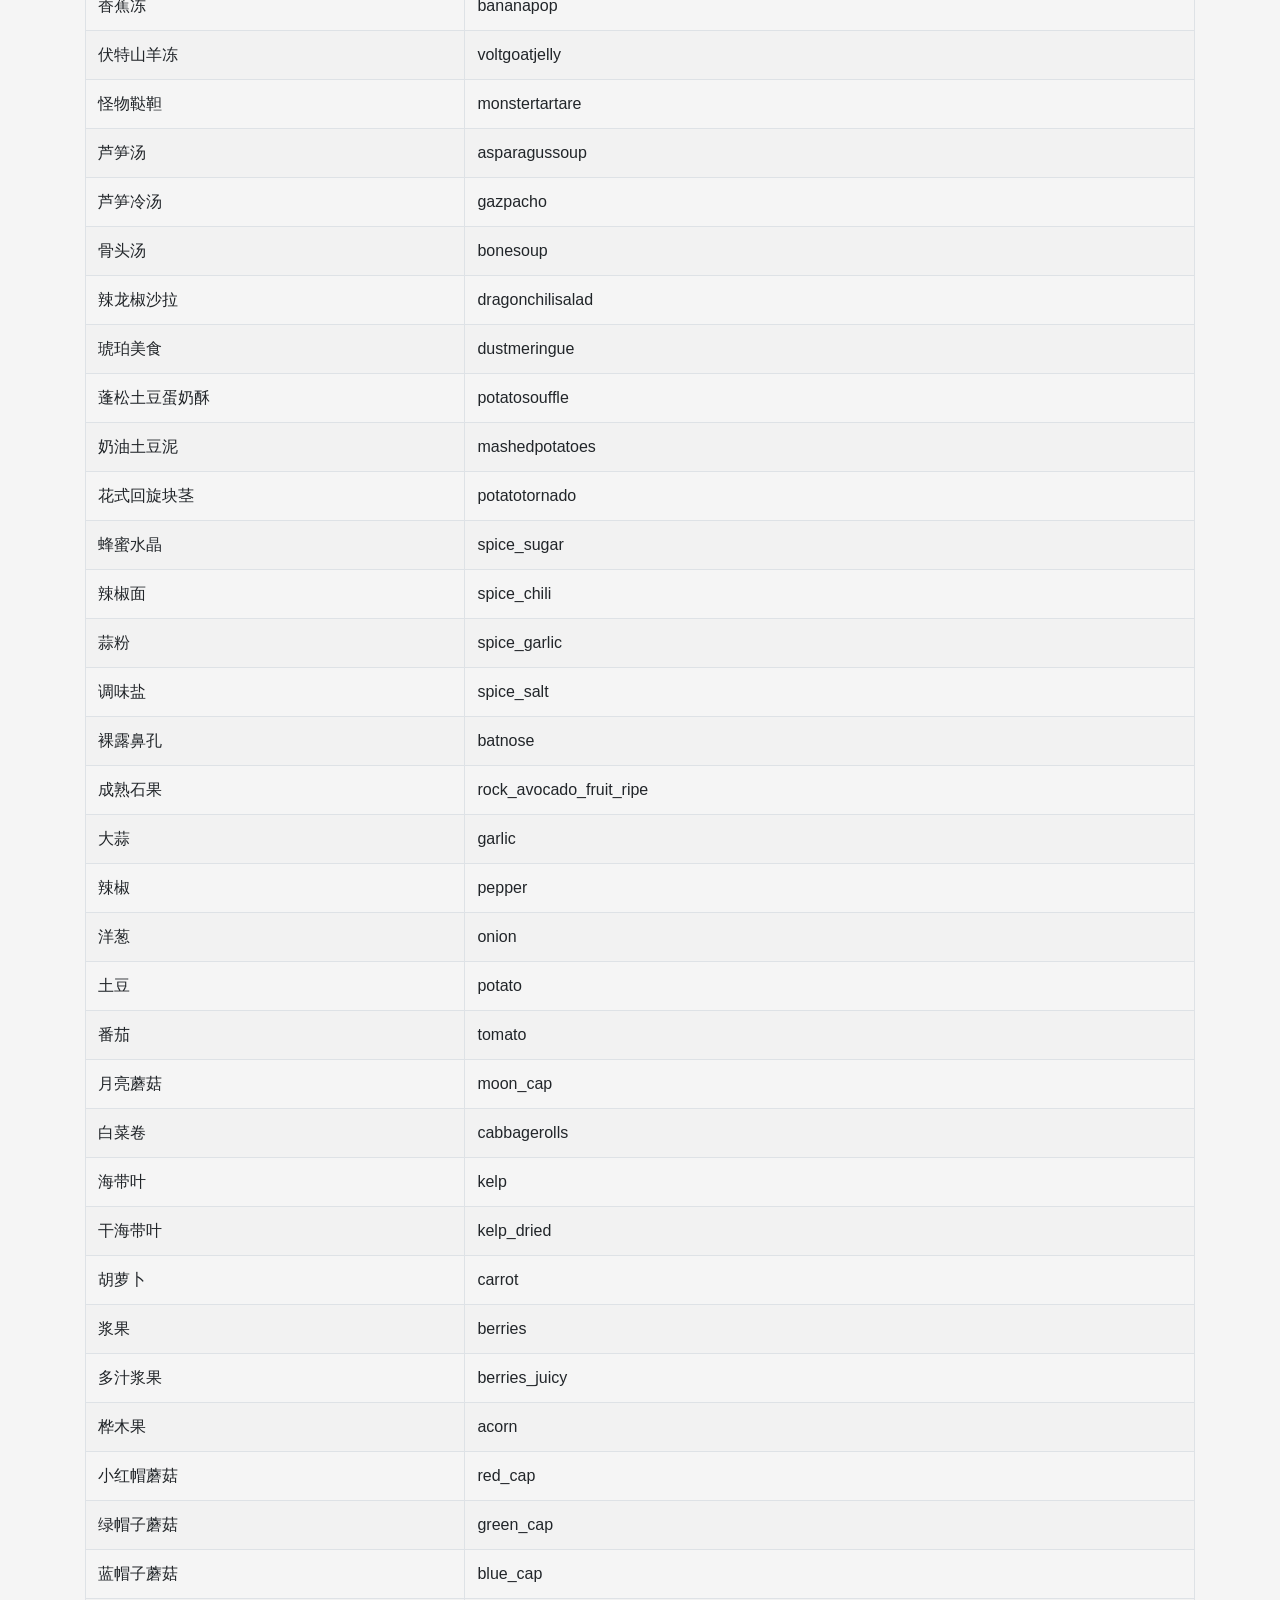
==== commit d7a7150a: "Update index.html" ====
--- a/index.html
+++ b/index.html
@@ -2,7 +2,7 @@
 <html>
 
 <head>
-    <title>材料列表</title>
+    <title>饥荒代码大全</title>
     <meta charset="UTF-8">
     <meta name="viewport" content="width=device-width, initial-scale=1.0">
     <link href="https://cdn.bootcdn.net/ajax/libs/twitter-bootstrap/4.6.0/css/bootstrap.min.css" rel="stylesheet">
@@ -77,7 +77,7 @@
 
 <body>
     <div class="container">
-        <h1>材料列表</h1>
+        <h1>饥荒代码大全</h1>
 
         <div class="row justify-content-center">
             <div class="col-md-6">
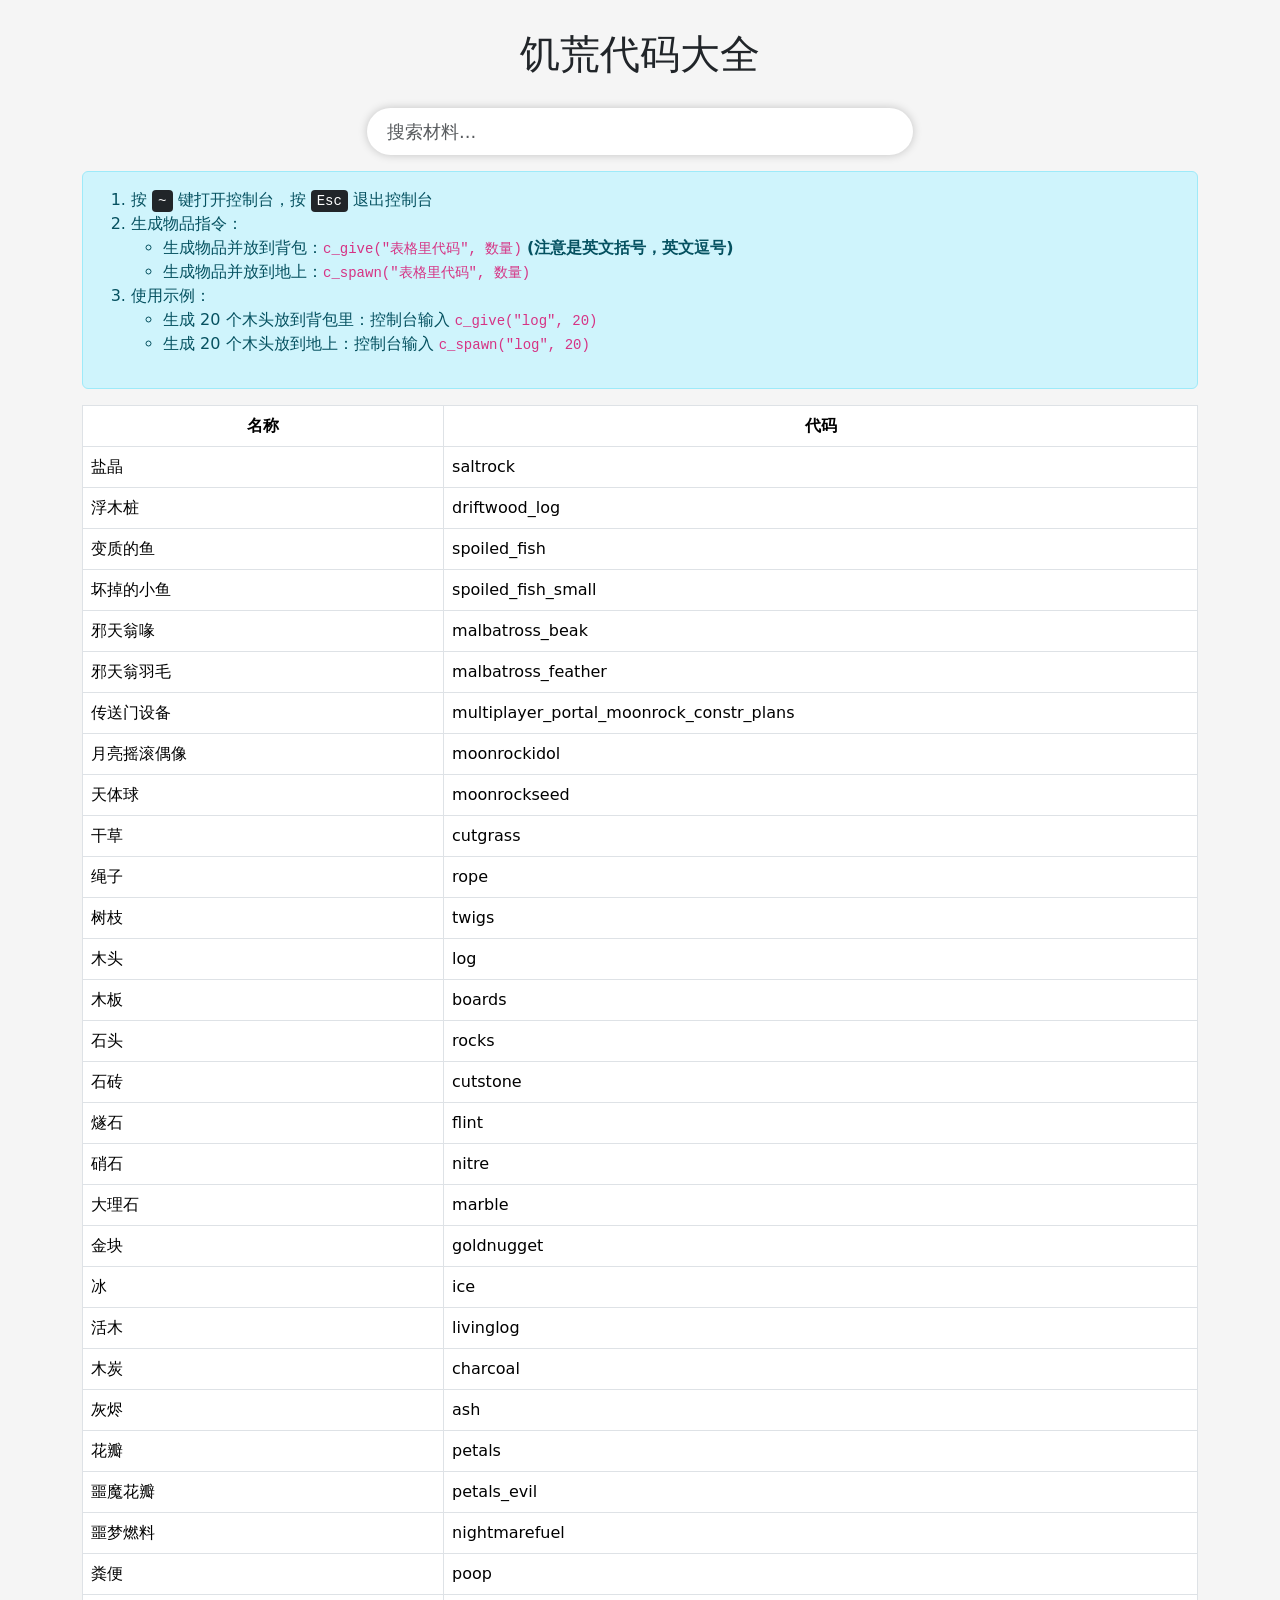
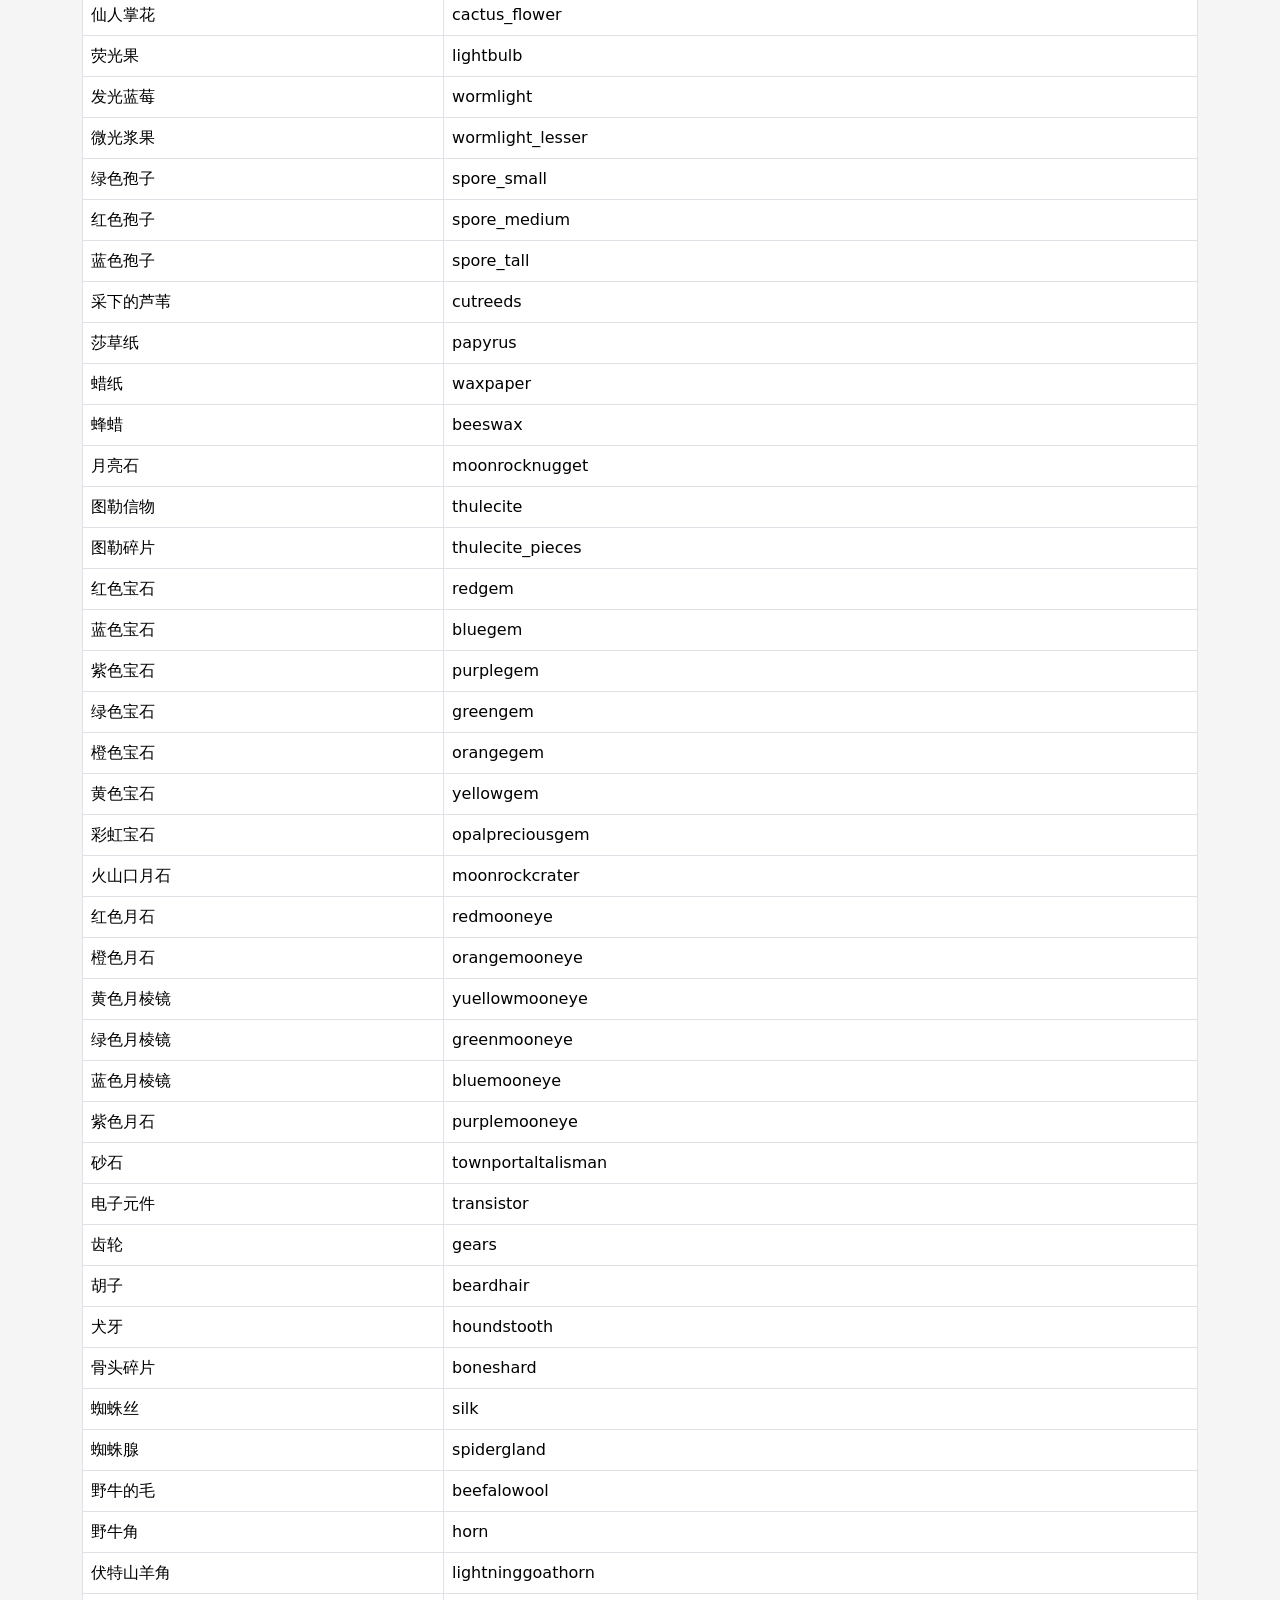
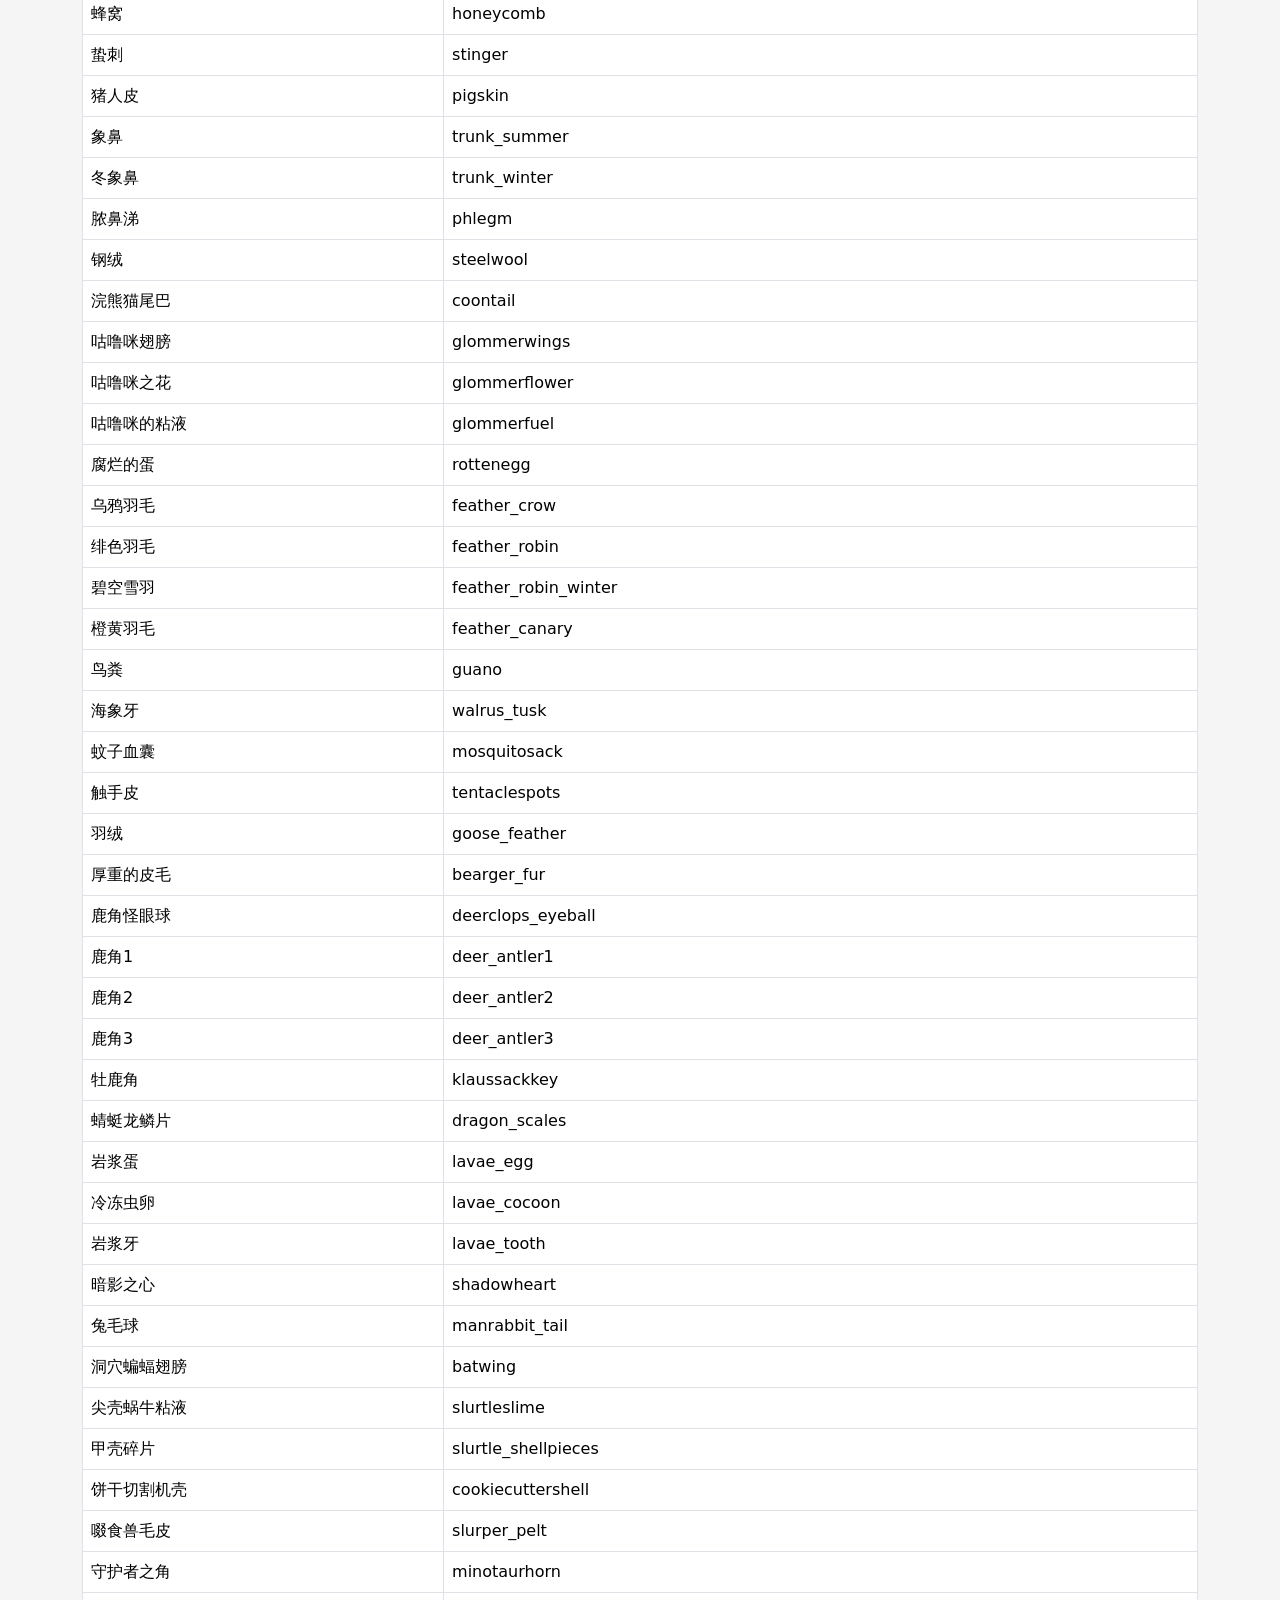
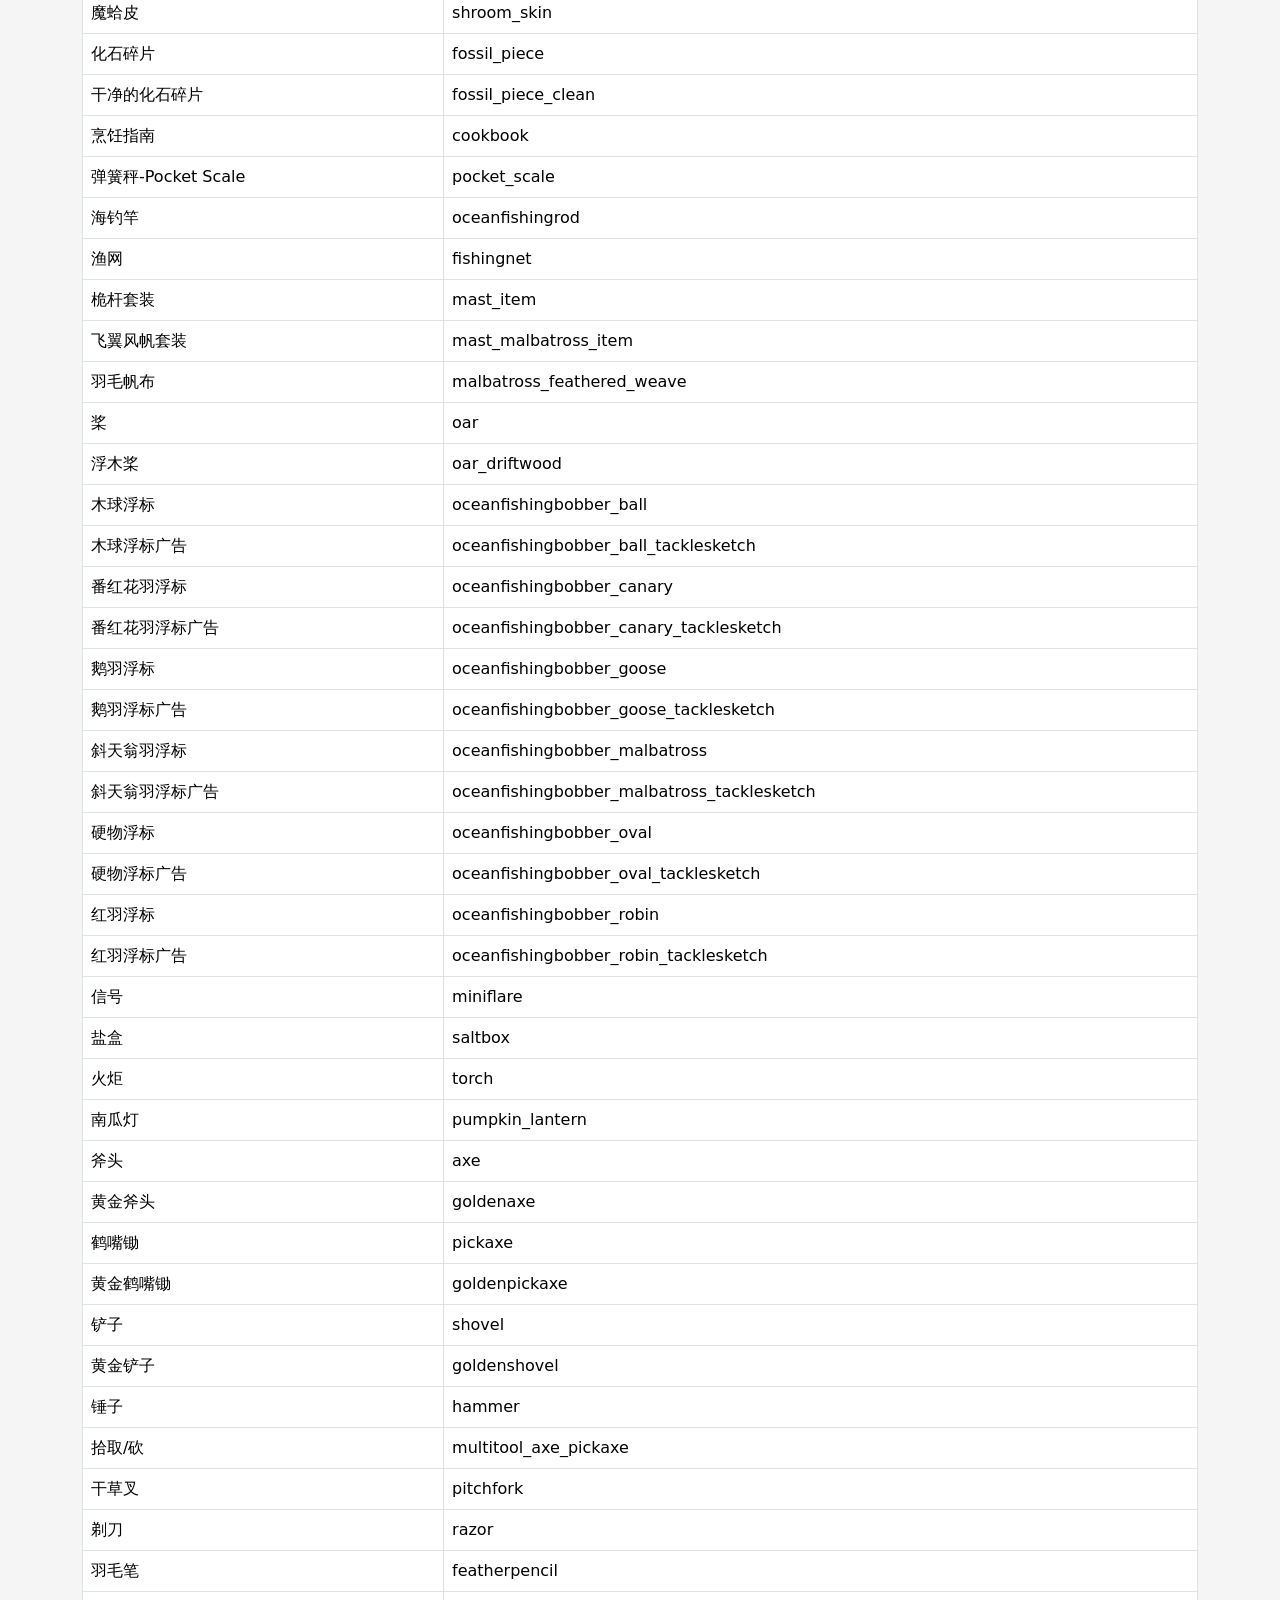
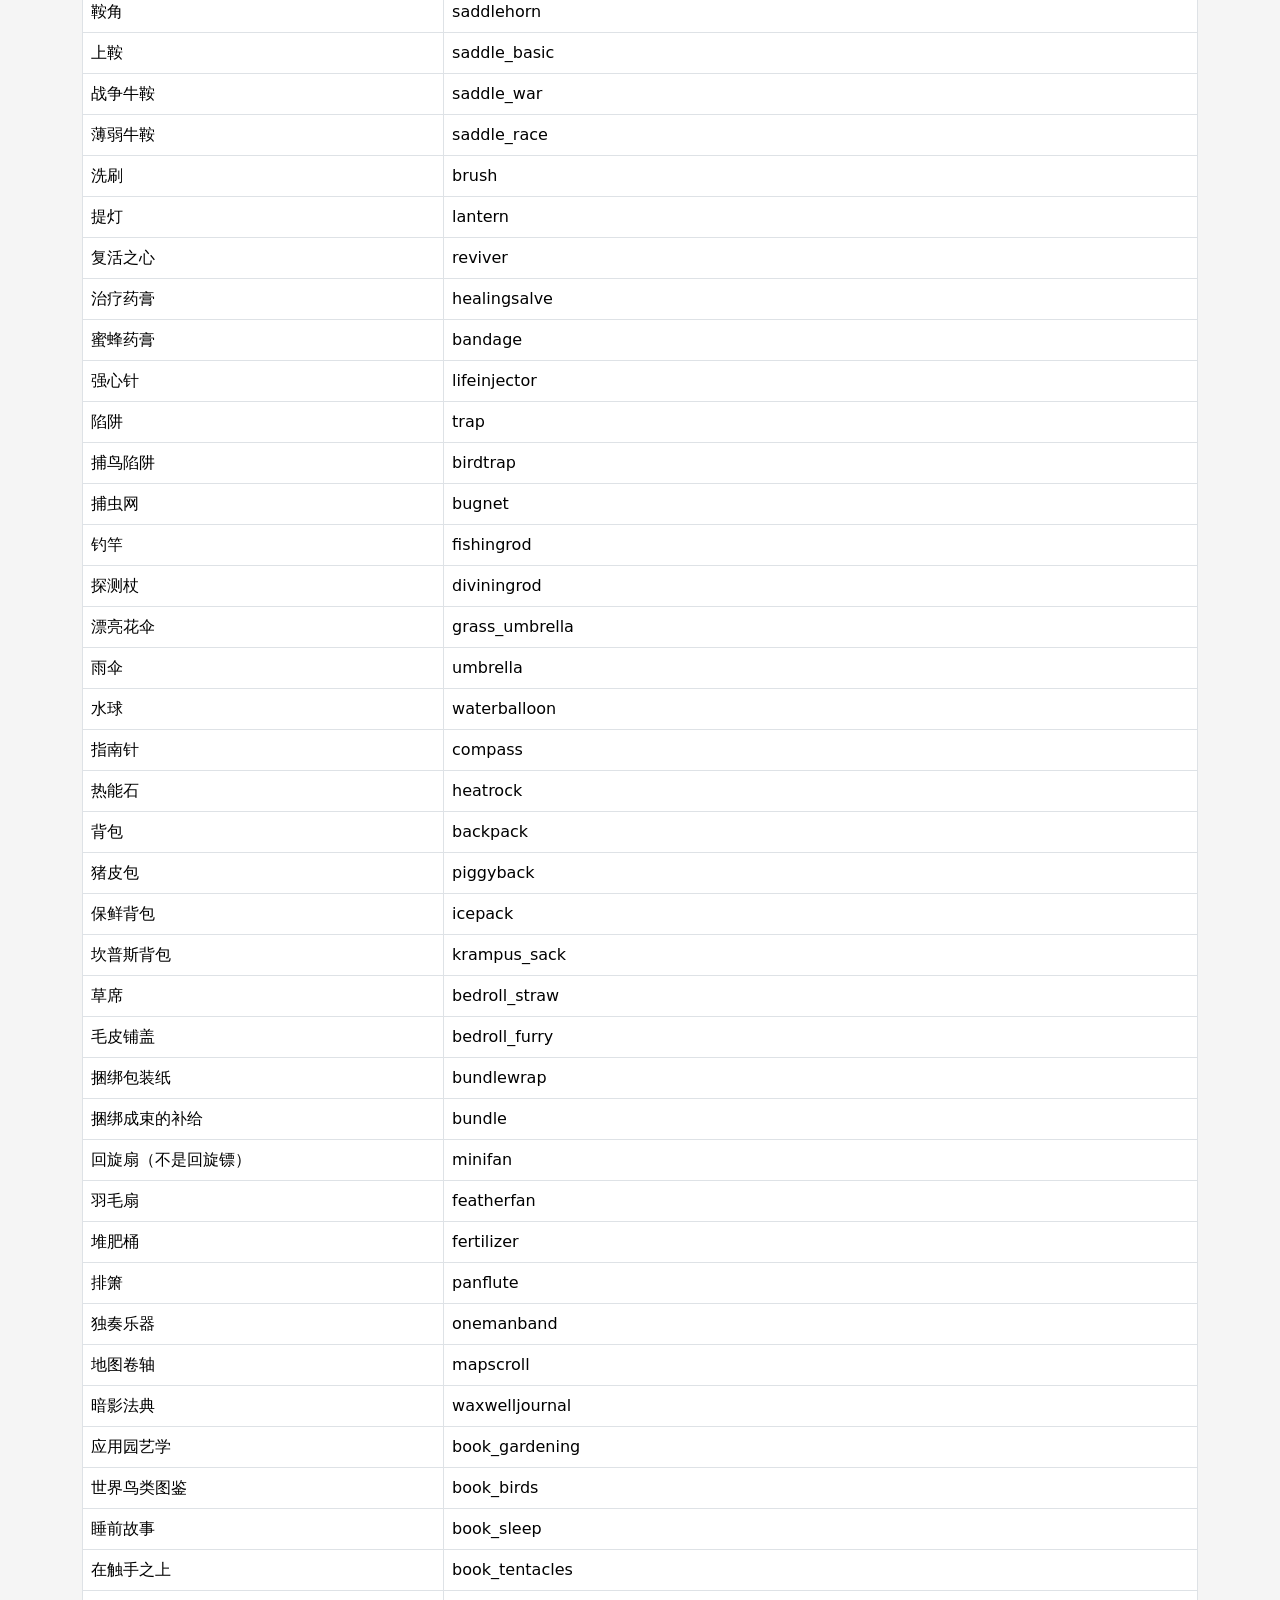
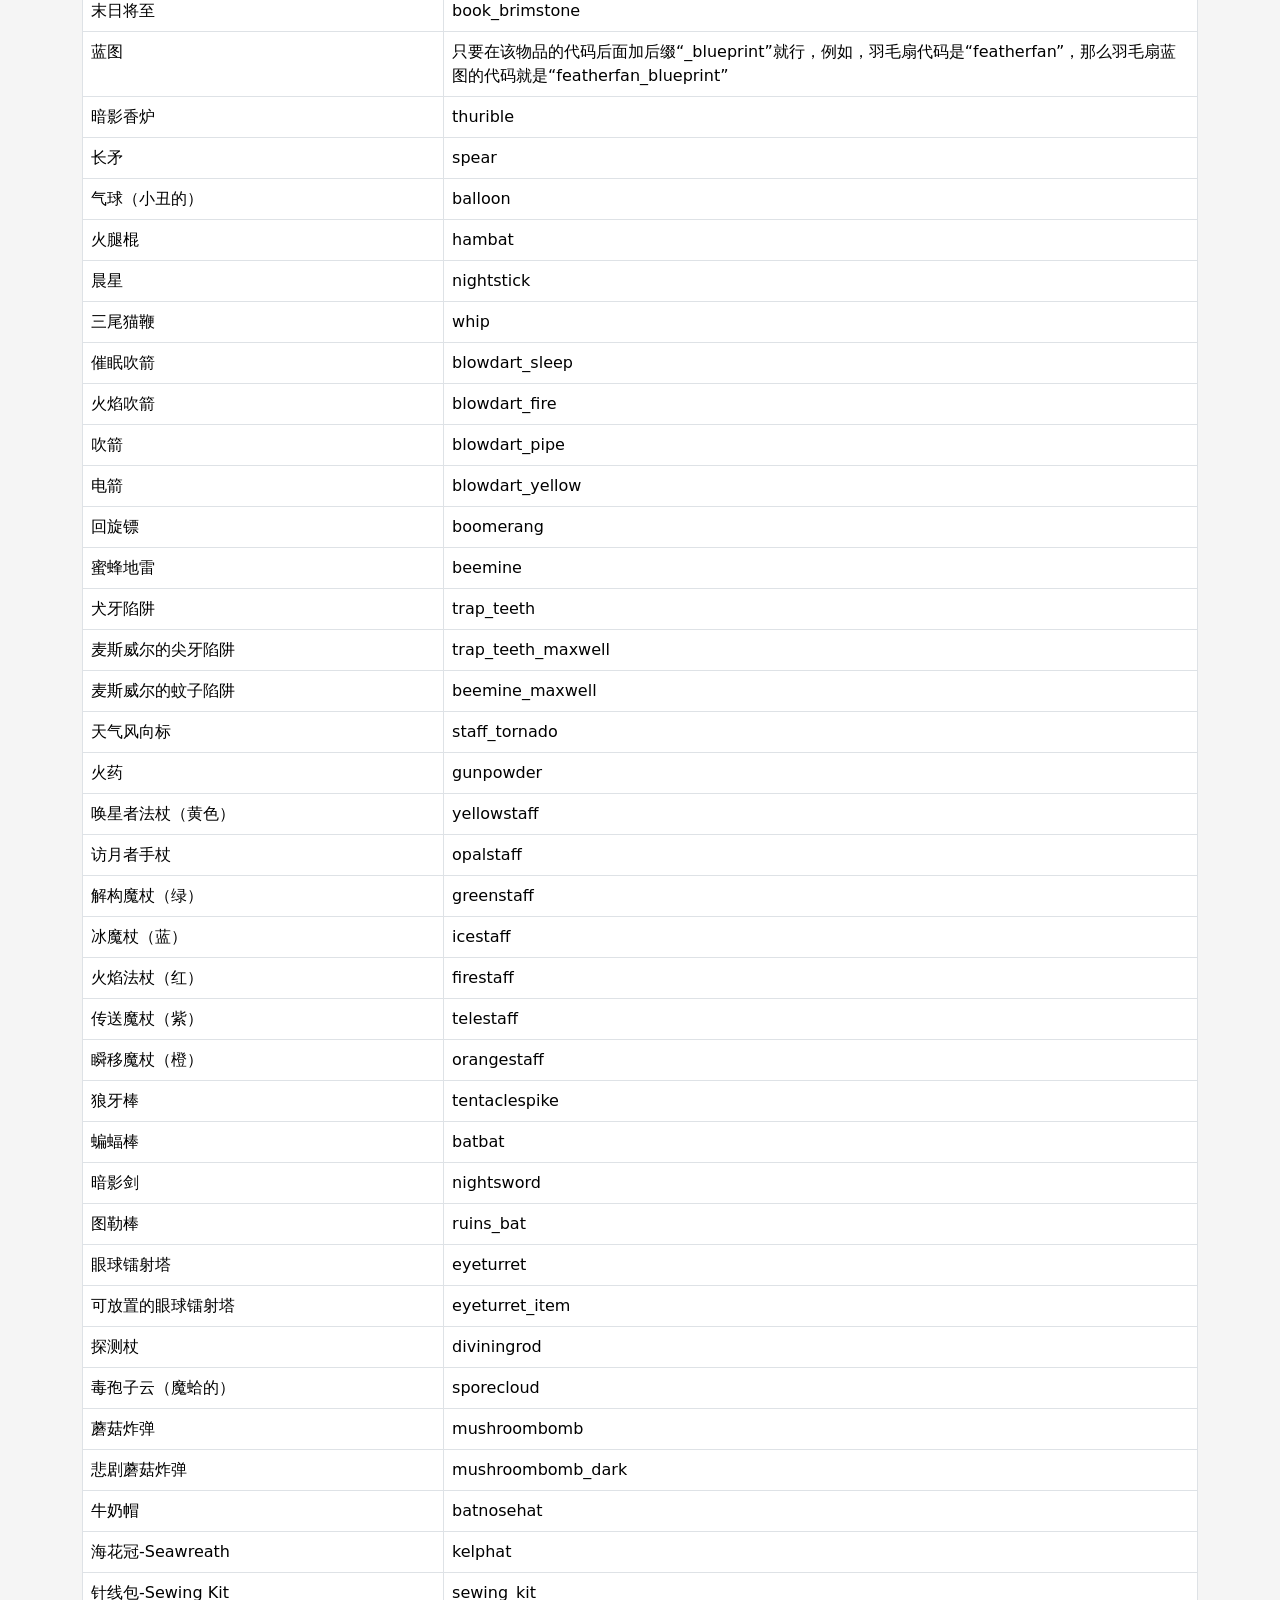
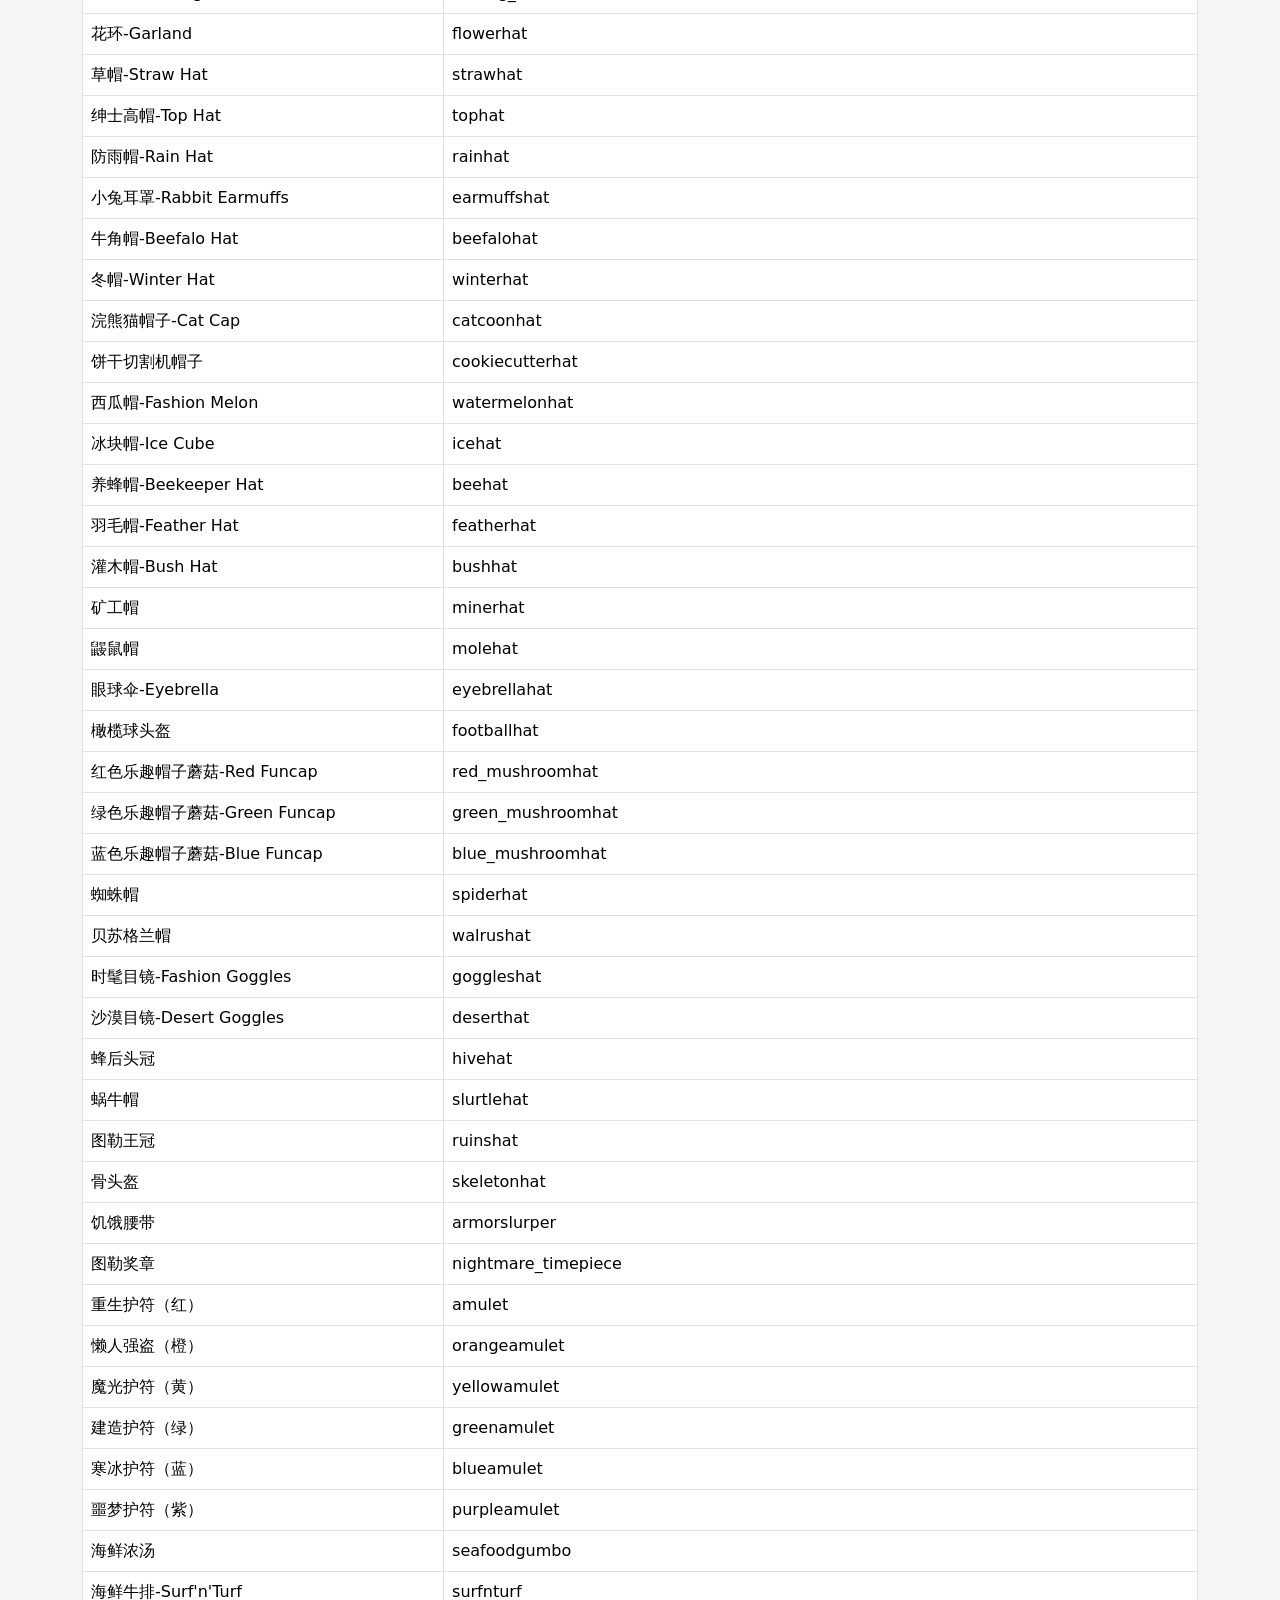
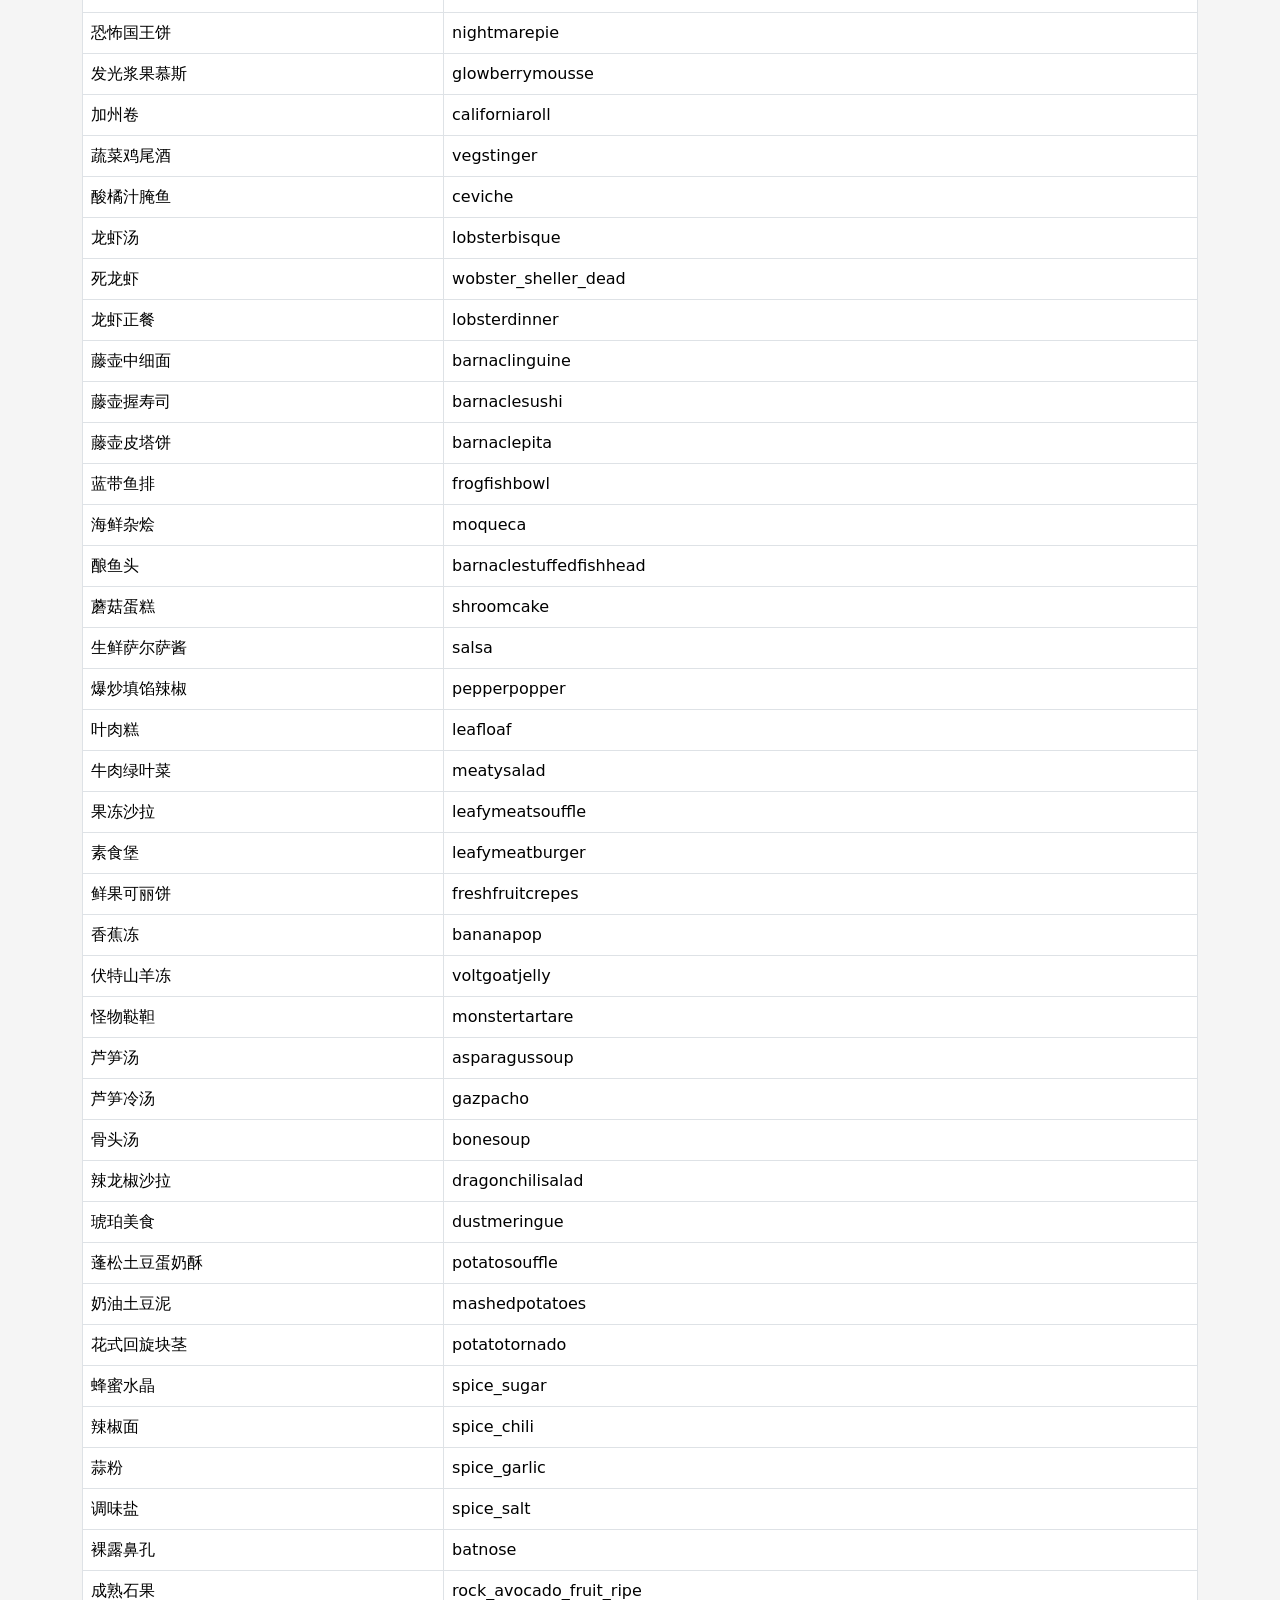
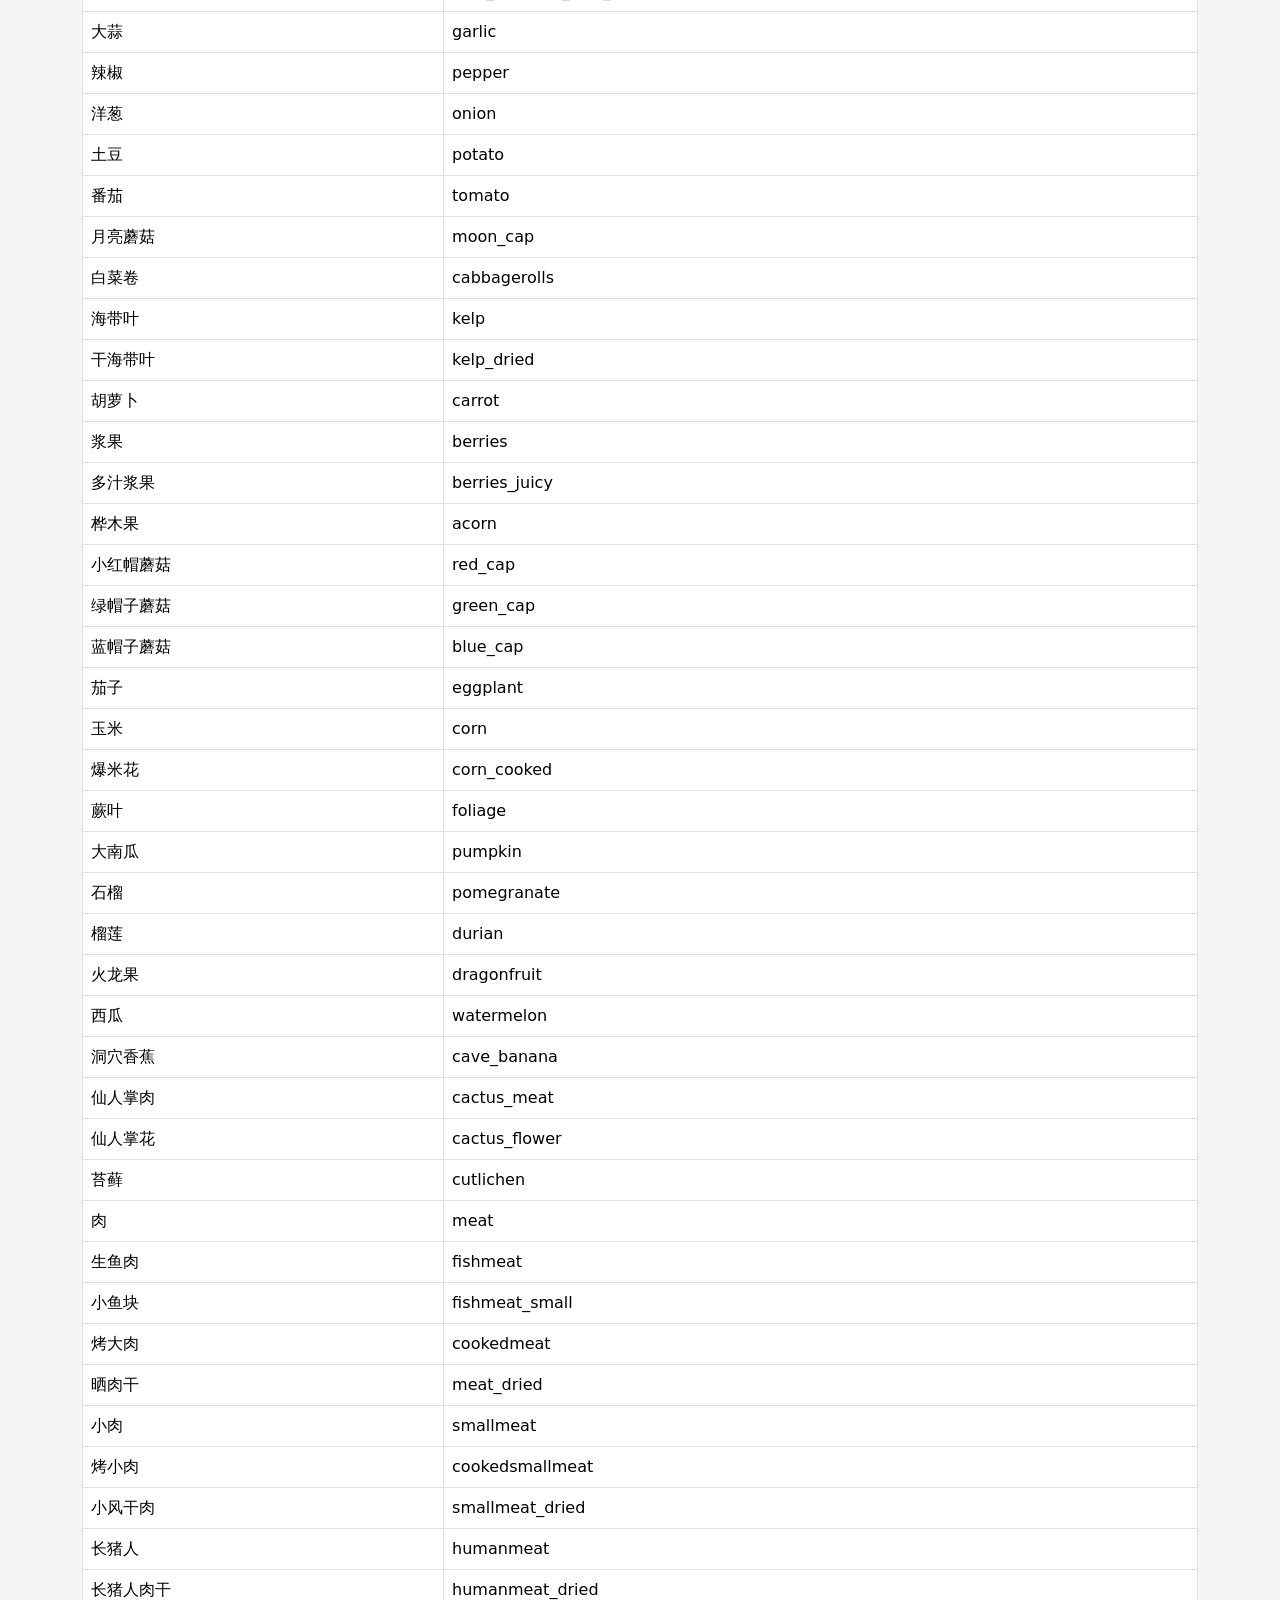
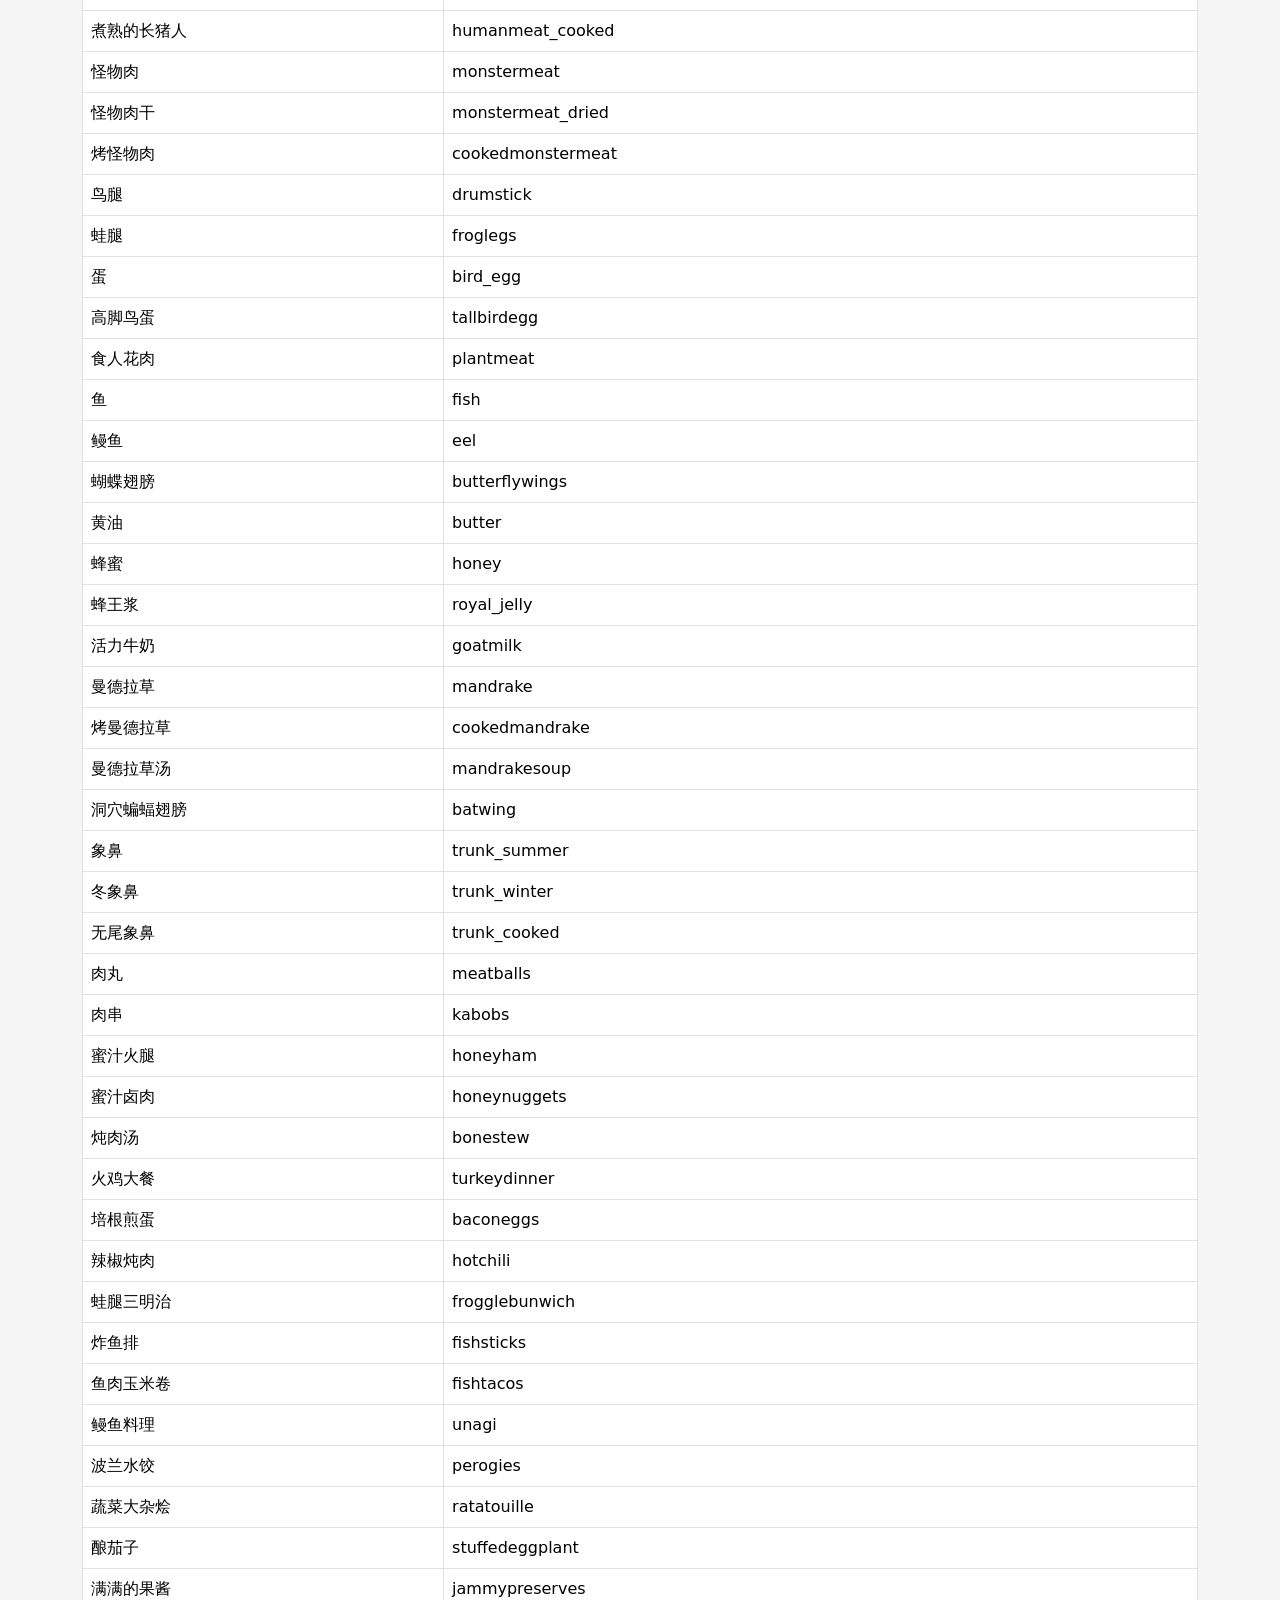
==== commit db7bd3d1: "chore: update cdn" ====
--- a/index.html
+++ b/index.html
@@ -5,10 +5,17 @@
     <title>饥荒代码大全</title>
     <meta charset="UTF-8">
     <meta name="viewport" content="width=device-width, initial-scale=1.0">
-    <link href="https://cdn.bootcdn.net/ajax/libs/twitter-bootstrap/4.6.0/css/bootstrap.min.css" rel="stylesheet">
-    <link href="https://cdn.bootcdn.net/ajax/libs/font-awesome/5.15.3/css/all.min.css" rel="stylesheet">
-    <script async src="https://cdn.staticfile.org/jquery/3.2.1/jquery.min.js"></script>
-    <script async src="https://cdn.staticfile.org/twitter-bootstrap/4.3.1/js/bootstrap.min.js"></script>
+    <link href="https://cdn.jsdelivr.net/npm/bootstrap@5.3.3/dist/css/bootstrap.min.css" rel="stylesheet">
+    <link href="https://cdn.jsdelivr.net/npm/font-awesome@4.7.0/css/font-awesome.min.css" rel="stylesheet">
+    <script src="https://cdn.jsdelivr.net/npm/jquery@3.7.1/dist/jquery.min.js"></script>
+    <script src="https://cdn.jsdelivr.net/npm/bootstrap@5.3.3/dist/js/bootstrap.bundle.min.js"></script>
+    <script async src="https://www.googletagmanager.com/gtag/js?id=G-21PQZQT56W"></script>
+    <script>
+        window.dataLayer = window.dataLayer || [];
+        function gtag() { dataLayer.push(arguments); }
+        gtag('js', new Date());
+        gtag('config', 'G-21PQZQT56W', { 'anonymize_ip': false });
+    </script>
     <style>
         body {
             background-color: #f5f5f5;
@@ -83,14 +90,10 @@
             <div class="col-md-6">
                 <div class="input-group mb-3">
                     <input type="text" id="searchInput" class="form-control" placeholder="搜索材料...">
-                    <div class="input-group-append">
-                        <span class="input-group-text"><i class="fas fa-search fa-lg"></i></span>
-                    </div>
                 </div>
             </div>
         </div>
         <div class="alert alert-info alert-dismissible">
-            <button type="button" class="close" data-dismiss="alert">&times;</button>
             <ol>
                 <li>按 <kbd>~</kbd> 键打开控制台，按 <kbd>Esc</kbd> 退出控制台</li>
                 <li>生成物品指令：
@@ -120,7 +123,7 @@
             </table>
         </div>
     </div>
-    <script src="https://cdn.bootcdn.net/ajax/libs/jquery/3.6.0/jquery.min.js"></script>
+    <script src="https://cdn.jsdelivr.net/npm/jquery@3.7.1/dist/jquery.min.js"></script>
     <script>
         const materialList = [
             { name: "盐晶", code: "saltrock", aliases: [] },
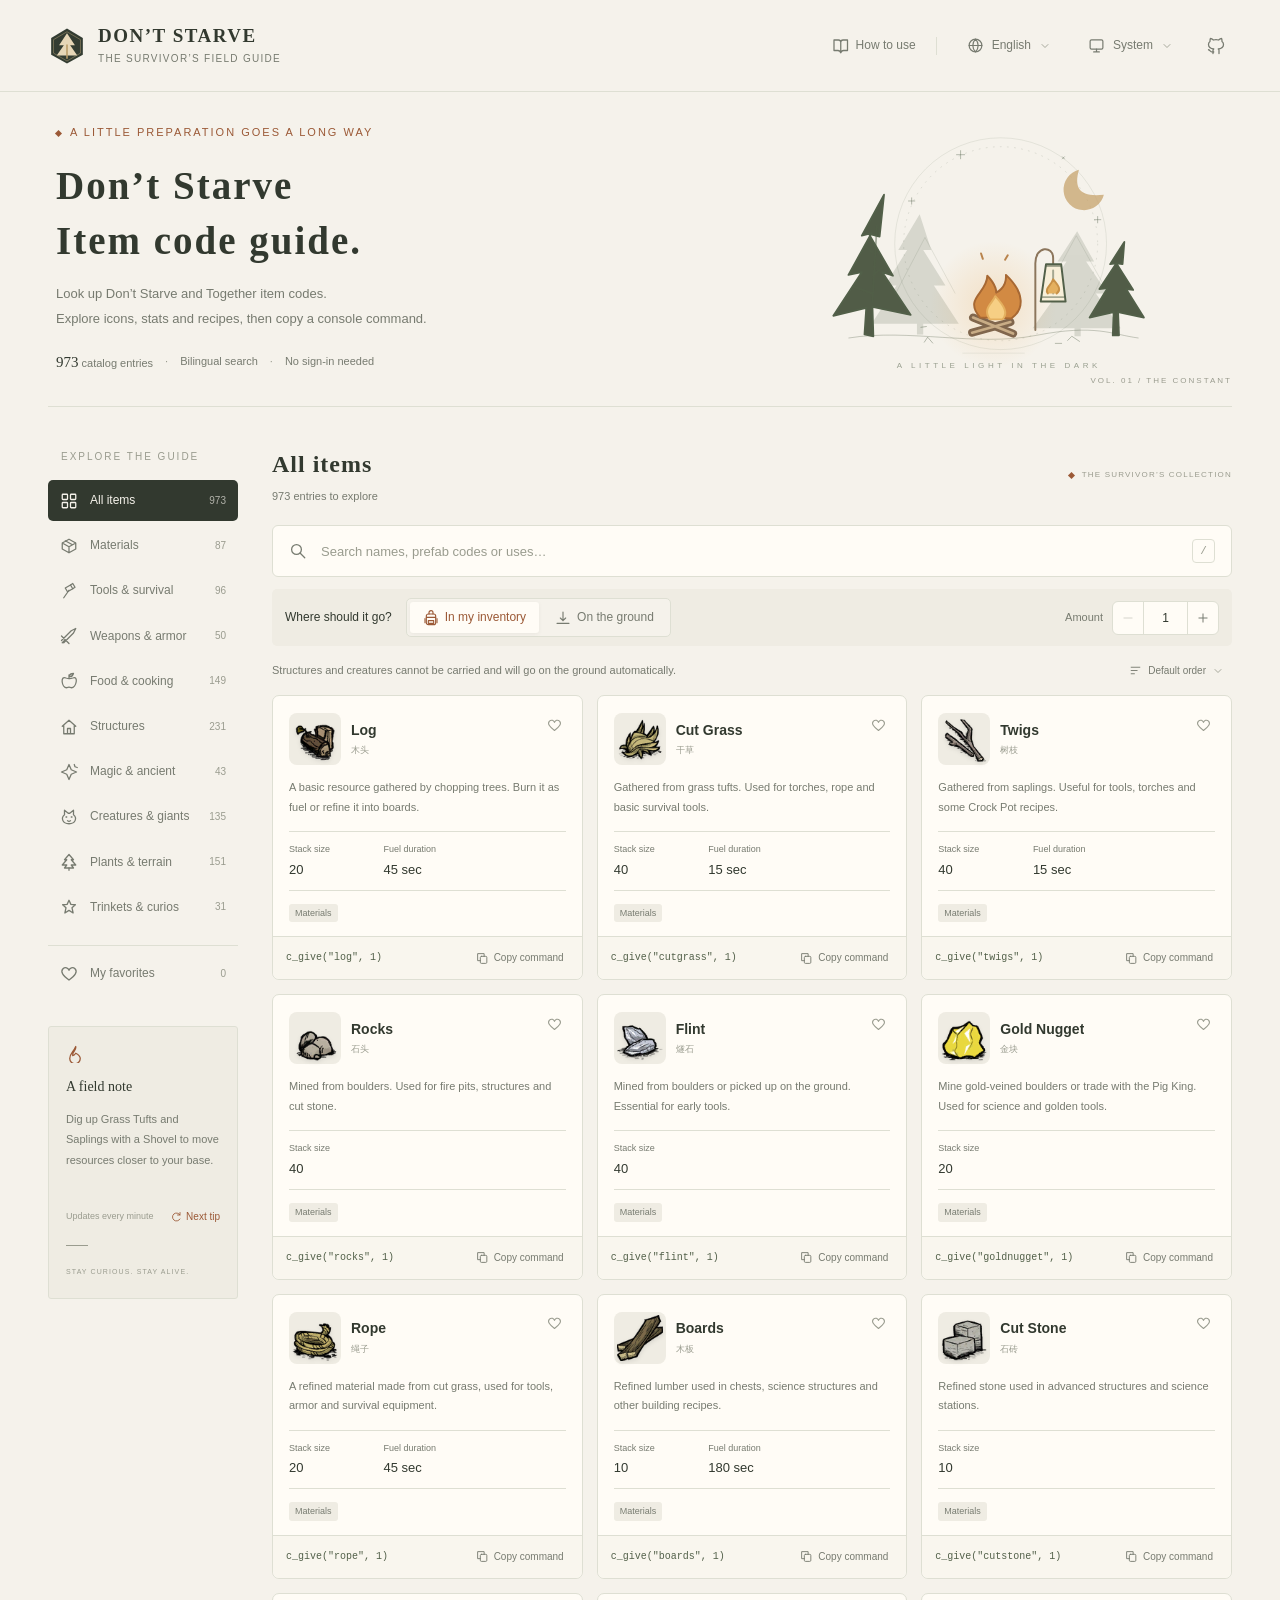
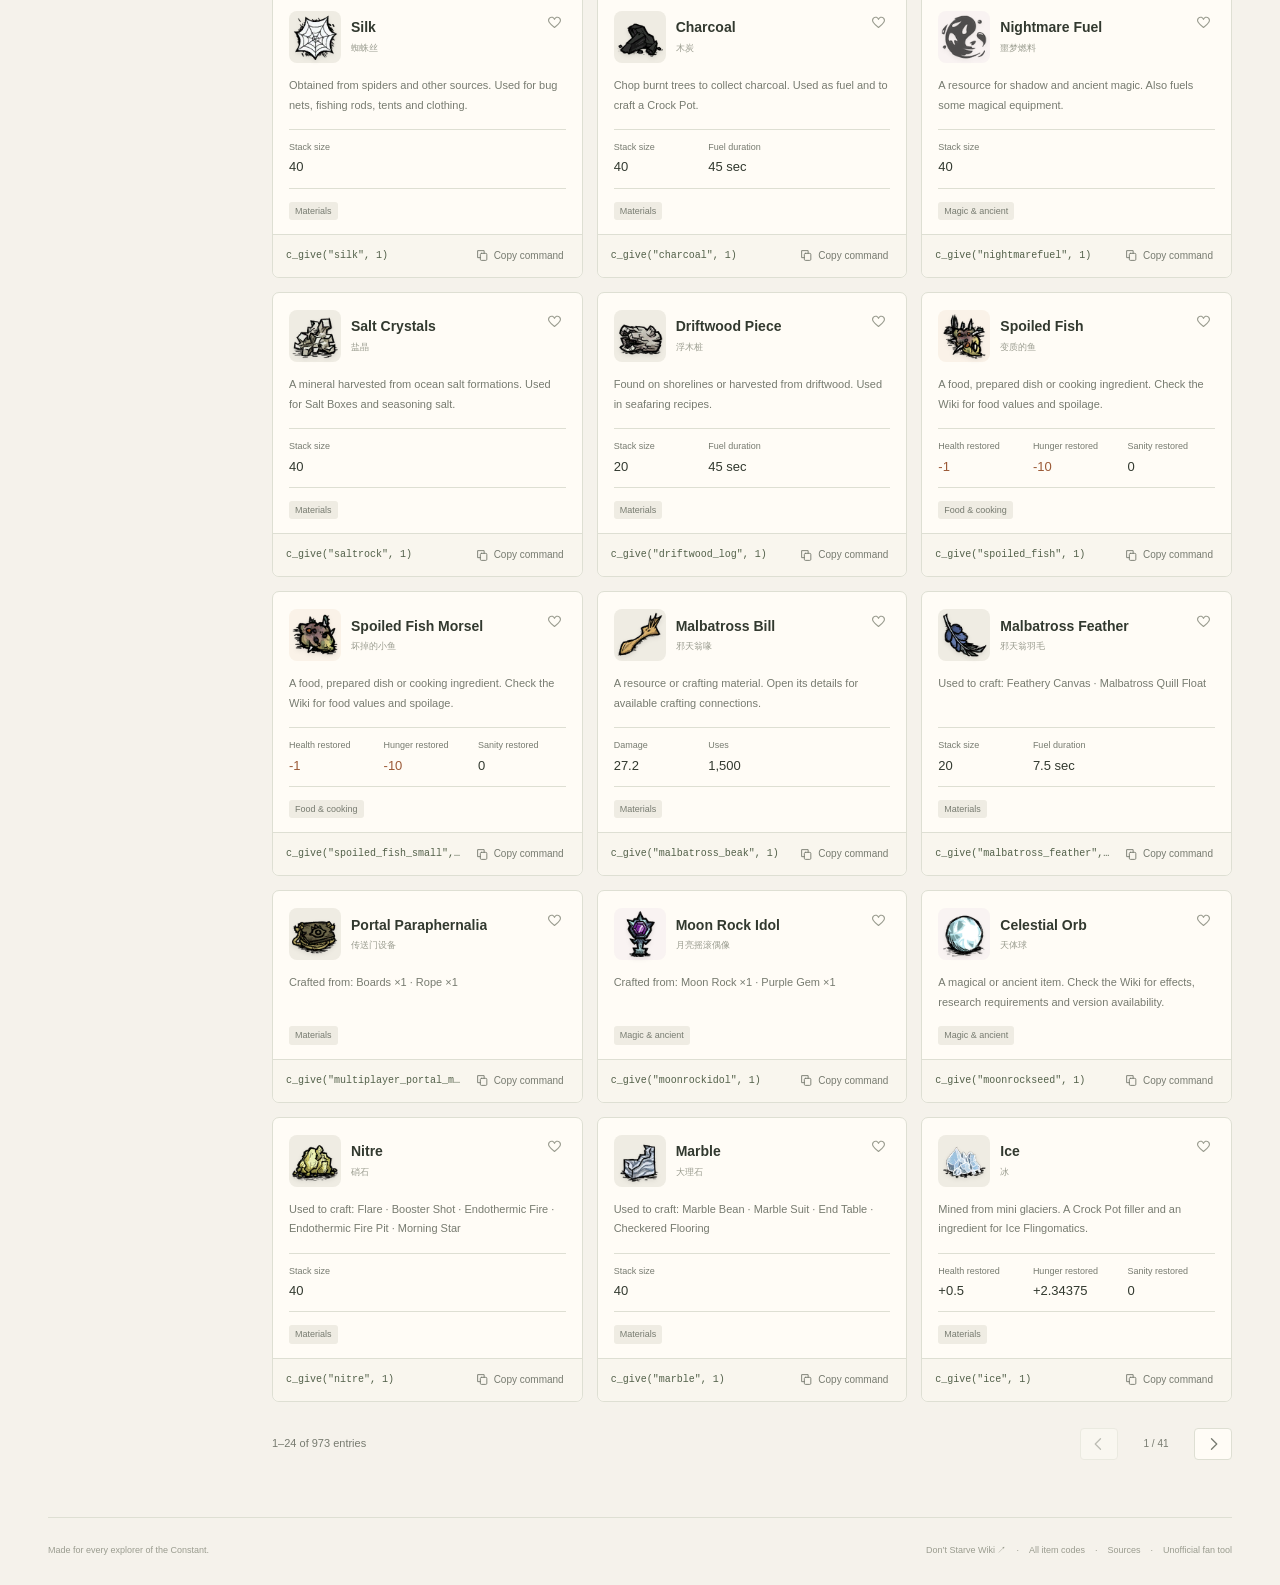
==== commit e25a38cb: "feat: redesign item catalog with game artwork, stats and SEO" ====
--- a/index.html
+++ b/index.html
@@ -1,1108 +1,132 @@
-<!DOCTYPE html>
-<html>
-
+<!doctype html>
+<html lang="zh-CN">
 <head>
-    <title>饥荒代码大全</title>
-    <meta charset="UTF-8">
-    <meta name="viewport" content="width=device-width, initial-scale=1.0">
-    <link href="https://cdn.jsdelivr.net/npm/bootstrap@5.3.3/dist/css/bootstrap.min.css" rel="stylesheet">
-    <link href="https://cdn.jsdelivr.net/npm/font-awesome@4.7.0/css/font-awesome.min.css" rel="stylesheet">
-    <script src="https://cdn.jsdelivr.net/npm/jquery@3.7.1/dist/jquery.min.js"></script>
-    <script src="https://cdn.jsdelivr.net/npm/bootstrap@5.3.3/dist/js/bootstrap.bundle.min.js"></script>
-    <script async src="https://www.googletagmanager.com/gtag/js?id=G-21PQZQT56W"></script>
-    <script>
-        window.dataLayer = window.dataLayer || [];
-        function gtag() { dataLayer.push(arguments); }
-        gtag('js', new Date());
-        gtag('config', 'G-21PQZQT56W', { 'anonymize_ip': false });
-    </script>
-    <style>
-        body {
-            background-color: #f5f5f5;
-            padding: 30px;
-        }
-
-        h1 {
-            text-align: center;
-            margin-bottom: 30px;
-        }
-
-        #searchInput {
-            width: 100%;
-            padding: 10px;
-            border-radius: 30px;
-            border: none;
-            box-shadow: 0px 0px 10px rgba(0, 0, 0, 0.2);
-            font-size: 18px;
-            background-color: #ffffff;
-            background-image: none;
-            transition: all 0.5s ease-in-out;
-            text-indent: 10px;
-        }
-
-        #searchInput::placeholder {
-            text-align: left;
-        }
-
-        #searchInput:focus {
-            outline: none;
-            box-shadow: 0px 0px 10px rgba(0, 0, 0, 0.4);
-        }
-
-        th {
-            text-align: center;
-            font-weight: bold;
-            background-color: #ffffff;
-        }
-
-        tr:nth-child(even) {
-            background-color: #f2f2f2;
-        }
-
-        .input-group-append {
-            position: absolute;
-            top: 0;
-            right: 0;
-            bottom: 0;
-            z-index: 3;
-            display: flex;
-            align-items: center;
-            justify-content: center;
-            padding: 0 15px;
-            background-color: transparent;
-            border: none;
-        }
-
-        .input-group-append .input-group-text {
-            color: #aaa;
-            background-color: transparent;
-            border: none;
-            cursor: pointer;
-        }
-    </style>
+  <meta charset="UTF-8">
+  <meta name="viewport" content="width=device-width, initial-scale=1">
+  <meta name="description" content="饥荒代码大全：查询饥荒及饥荒联机版物品代码、真实图标、基础属性和制作材料。支持中英文搜索，一键复制 c_give、c_spawn 控制台指令，快速将物品放入背包或生成到地面。">
+  <meta name="keywords" content="饥荒代码大全,饥荒物品代码,饥荒联机版代码,饥荒控制台指令,饥荒物品属性,饥荒制作材料,c_give,c_spawn,Don't Starve item codes,Don't Starve Together console commands">
+  <link rel="canonical" href="https://when.run/dont-starve/">
+  <meta property="og:type" content="website">
+  <meta property="og:site_name" content="饥荒代码大全">
+  <meta property="og:title" content="饥荒代码大全 - 物品代码查询、属性与控制台指令">
+  <meta property="og:description" content="查询饥荒及饥荒联机版物品代码、真实图标、基础属性和制作材料，中英文搜索，一键复制控制台指令。">
+  <meta property="og:url" content="https://when.run/dont-starve/">
+  <meta property="og:locale" content="zh_CN">
+  <meta name="twitter:card" content="summary">
+  <meta name="twitter:title" content="饥荒代码大全 - 物品代码查询、属性与控制台指令">
+  <meta name="twitter:description" content="查询饥荒及饥荒联机版物品代码、真实图标、基础属性和制作材料，中英文搜索，一键复制控制台指令。">
+  <script type="application/ld+json">
+  {"@context":"https://schema.org","@type":"WebSite","name":"饥荒代码大全","alternateName":"Don't Starve Item Codes","url":"https://when.run/dont-starve/","inLanguage":["zh-CN","en"],"description":"饥荒及饥荒联机版物品代码、属性、制作材料与控制台指令查询工具。"}
+  </script>
+  <meta name="theme-color" content="#f5f2eb">
+  <title>饥荒代码大全 - 物品代码查询、属性与控制台指令</title>
+  <script>try { const theme = localStorage.getItem('ds-theme'); if (theme === 'light' || theme === 'dark') document.documentElement.dataset.theme = theme; } catch {}</script>
+  <link rel="icon" href="assets/mark.svg" type="image/svg+xml">
+  <link rel="stylesheet" href="styles.css">
+  <script src="data.js" defer></script>
+  <script src="item-details.js" defer></script>
+  <script src="dropdown.js" defer></script>
+  <script src="app.js" defer></script>
 </head>
-
 <body>
-    <div class="container">
-        <h1>饥荒代码大全</h1>
-
-        <div class="row justify-content-center">
-            <div class="col-md-6">
-                <div class="input-group mb-3">
-                    <input type="text" id="searchInput" class="form-control" placeholder="搜索材料...">
-                </div>
-            </div>
+  <a class="skip-link" href="#catalog" data-i18n="skip">跳转到物品清单</a>
+  <header class="site-header">
+    <a class="brand" href="./" aria-label="Don't Starve Field Guide">
+      <img src="assets/mark.svg" alt="" width="38" height="38">
+      <span><strong>DON’T STARVE</strong><small data-i18n="brandSub">生存者手册 · FIELD GUIDE</small></span>
+    </a>
+    <div class="header-actions">
+      <button id="guideButton" class="plain-button guide-button" aria-label="使用指南"><span data-icon="book"></span><span data-i18n="guide">使用指南</span></button>
+      <span class="header-divider"></span>
+      <div class="dropdown header-dropdown"><select id="languageSelect" aria-label="语言"><option value="zh">简体中文</option><option value="en">English</option></select></div>
+      <div class="dropdown header-dropdown theme-dropdown"><select id="themeSelect" aria-label="外观"><option value="system" data-i18n="system">跟随系统</option><option value="light" data-i18n="light">浅色</option><option value="dark" data-i18n="dark">深色</option></select></div>
+      <a class="icon-button github-link" href="https://github.com/x1ah/dont-starve" target="_blank" rel="noopener noreferrer" aria-label="GitHub"><span data-icon="github"></span></a>
+    </div>
+  </header>
+  <main class="page-shell">
+    <section class="hero" aria-labelledby="heroTitle">
+      <div class="hero-copy">
+        <div class="eyebrow"><span class="small-diamond"></span><span data-i18n="eyebrow">在永恒领域，做好准备再出发</span></div>
+        <h1 id="heroTitle" data-i18n="heroTitle">饥荒代码大全<br>准备好，再出发。</h1>
+        <p data-i18n="heroDescription">饥荒与饥荒联机版的物品代码查询工具。<br class="desktop-break">查看图标、属性和制作材料，一键复制控制台指令。</p>
+        <div class="hero-meta"><span><b id="totalCount">973</b> <span data-i18n="entries">个收录条目</span></span><span class="meta-dot">·</span><span data-i18n="bilingual">中英双语检索</span><span class="meta-dot">·</span><span data-i18n="offline">无需登录</span></div>
+      </div>
+      <div class="hero-art" aria-hidden="true">
+        <svg viewBox="0 0 500 290" fill="none" xmlns="http://www.w3.org/2000/svg">
+          <defs><radialGradient id="glow"><stop stop-color="#edb56d" stop-opacity=".3"/><stop offset="1" stop-color="#edb56d" stop-opacity="0"/></radialGradient><pattern id="hatch" width="6" height="6" patternUnits="userSpaceOnUse" patternTransform="rotate(30)"><path d="M0 0v6" stroke="currentColor" opacity=".12"/></pattern></defs>
+          <circle cx="267" cy="139" r="119" stroke="currentColor" opacity=".12"/><circle cx="267" cy="139" r="109" stroke="currentColor" stroke-dasharray="2 6" opacity=".16"/>
+          <path d="M149 195l33-63 34 63M323 184l29-54 30 54" stroke="currentColor" opacity=".15"/>
+          <path d="M355 56a23 23 0 1 0 28 28c-27 3-34-7-28-28Z" fill="#c7a36c" opacity=".75"/>
+          <g stroke="currentColor" opacity=".45"><path d="M222 34v10m-5-5h10m149 69v8m-4-4h8m-213-25v8m-4-4h8m165-50 3 3m-3 0 3-3"/></g>
+          <g class="tree-back" fill="currentColor" opacity=".18"><path d="m176 106-24 40h10l-25 40h13l-28 43h98l-28-43h13l-25-40h9Z"/><path d="M173 220h7v21h-7Zm180-95-22 34h10l-23 36h13l-28 39h99l-28-39h13l-24-36h9Z"/><path d="M350 226h7v17h-7Z"/></g>
+          <path d="M96 245c68-11 144 10 211-3s85-1 115 3" stroke="currentColor" opacity=".35"/>
+          <g stroke="currentColor" stroke-width="2" stroke-linejoin="round"><path d="m136 84-25 46 11-3-26 47 15-3-32 49 37-9-2 30 10 2-1-33 43 9-32-48 12 4-27-47 12 3Z" fill="var(--art-tree)"/><path d="m128 118-5 87m-9-64 9 8m12 16-12 10m-22 12 22 8" opacity=".5"/>
+          <path d="m406 137-16 25 7-1-19 29 9-1-20 33 27-6-1 26h7l-1-26 29 6-20-32 8 1-19-30 7 1Z" fill="var(--art-tree)"/></g>
+          <circle cx="259" cy="207" r="71" fill="url(#glow)"/>
+          <g stroke="currentColor" stroke-width="2.2" stroke-linecap="round" stroke-linejoin="round"><path d="m235 239 43-12m-42-5 45 18" stroke="#80664d" stroke-width="9"/><path d="m235 239 43-12m-42-5 45 18" stroke="#c8ac86" stroke-width="3"/>
+          <path d="M244 222c-19-22 8-27 8-47 11 11 10 19 10 19s12-5 11-20c22 21 20 39 6 49Z" fill="#d28a43" stroke="#a76833"/><path d="M255 224c-9-12 3-18 6-26 10 11 15 19 8 26Z" fill="#f6cf84" stroke="#e4b05f"/><path d="m247 156-2-6m27 7 3-5" stroke="#b9834c"/>
+          <path d="M306 236v-75c0-20 20-20 20-6v7" stroke="#8c765c"/><path d="M318 162h17l5 42h-28Z" fill="var(--art-paper)"/><path d="M318 164h17m-21 35h24m-12-30v26" opacity=".5"/><path d="M320 195c-4-6 4-9 6-16 7 8 9 12 4 16" fill="#e4b05f" stroke="#c89147"/></g>
+          <g stroke="currentColor" opacity=".45"><path d="m181 250 4-6 6 7m-14-18 7-1m158 16 5-5 9 6m-28 2h8"/></g>
+          <path d="m224 262 70 0" stroke="currentColor" opacity=".1"/>
+          <text x="265" y="279" text-anchor="middle" fill="currentColor" font-size="9" letter-spacing="4" opacity=".55">A LITTLE LIGHT IN THE DARK</text>
+        </svg>
+      </div>
+      <span class="hero-index">VOL. 01 / THE CONSTANT</span>
+    </section>
+    <div class="catalog-layout" id="catalog">
+      <aside class="sidebar">
+        <p class="section-kicker" data-i18n="catalog">探索图鉴</p>
+        <nav id="categories" aria-label="物品分类"></nav>
+        <div class="sidebar-note"><span data-icon="flame"></span><strong data-i18n="fieldNote">生存笔记</strong><p id="fieldNoteText">天黑前，记得备好光源。查代码也别忘了添把柴。</p><div class="note-actions"><span data-i18n="noteInterval">每分钟更新</span><button id="refreshNote" type="button" aria-label="换一条生存笔记"><span data-icon="refresh"></span><span data-i18n="nextNote">换一条</span></button></div><span class="note-rule"></span><small>STAY CURIOUS. STAY ALIVE.</small></div>
+      </aside>
+      <section class="catalog-main" aria-labelledby="catalogTitle">
+        <div class="catalog-heading"><div><h2 id="catalogTitle">全部物品</h2><p id="resultCount" aria-live="polite"></p></div><div class="heading-label"><span class="small-diamond"></span><span data-i18n="collection">THE SURVIVOR’S COLLECTION</span></div></div>
+        <div class="search-box"><span data-icon="search"></span><input id="searchInput" type="search" autocomplete="off" aria-label="搜索物品" placeholder="搜索名称、代码或用途…"><button id="clearSearch" class="icon-button" aria-label="清空搜索" hidden><span data-icon="close"></span></button><kbd class="search-shortcut">/</kbd></div>
+        <div class="command-bar">
+          <div class="mode-label"><span data-i18n="copyMode">物品放在哪里</span></div>
+          <div class="segmented" role="group" aria-label="物品放在哪里">
+            <button data-mode="give" aria-pressed="true"><span data-icon="backpack"></span><span data-i18n="give">背包里</span></button>
+            <button data-mode="spawn" aria-pressed="false"><span data-icon="ground"></span><span data-i18n="spawn">地面上</span></button>
+          </div>
+          <div class="quantity-label"><label for="quantity" data-i18n="quantity">数量</label><div class="quantity-stepper"><button id="quantityDecrease" type="button" aria-label="数量减一" disabled><span data-icon="minus"></span></button><input id="quantity" type="number" min="1" max="999" step="1" value="1" inputmode="numeric" aria-label="数量"><button id="quantityIncrease" type="button" aria-label="数量加一"><span data-icon="plus"></span></button></div></div>
         </div>
-        <div class="alert alert-info alert-dismissible">
-            <ol>
-                <li>按 <kbd>~</kbd> 键打开控制台，按 <kbd>Esc</kbd> 退出控制台</li>
-                <li>生成物品指令：
-                    <ul>
-                        <li>生成物品并放到背包：<code>c_give("表格里代码", 数量)</code> <strong>(注意是英文括号，英文逗号)</strong></li>
-                        <li>生成物品并放到地上：<code>c_spawn("表格里代码", 数量)</code></li>
-                    </ul>
-                </li>
-                <li>使用示例：
-                    <ul>
-                        <li>生成 20 个木头放到背包里：控制台输入 <code>c_give("log", 20)</code></li>
-                        <li>生成 20 个木头放到地上：控制台输入 <code>c_spawn("log", 20)</code></li>
-                    </ul>
-                </li>
-            </ol>
-        </div>
-        <div class="table-responsive">
-            <table class="table table-bordered table-hover">
-                <thead>
-                    <tr>
-                        <th>名称</th>
-                        <th>代码</th>
-                    </tr>
-                </thead>
-                <tbody id="resultTable">
-                </tbody>
-            </table>
-        </div>
+        <div class="catalog-toolbar"><p id="modeHint"></p><div class="dropdown sort-dropdown"><select id="sortSelect" aria-label="排序"><option value="default" data-i18n="recommended">默认排序</option><option value="name" data-i18n="nameSort">按名称排序</option><option value="code" data-i18n="codeSort">按代码排序</option></select></div></div>
+        <div id="itemGrid" class="item-grid">
+<!-- STATIC_CATALOG_START -->
+<article class="item-card" data-item="log"><div class="card-top"><div class="item-symbol" data-category="materials"><span class="item-fallback" hidden><svg class="icon" viewBox="0 0 24 24" aria-hidden="true"><path d="m12 3 9 5v8l-9 5-9-5V8Zm0 10v8M3 8l9 5 9-5M7 5l9 5"/></svg></span><img class="item-art" src="assets/items/log.png" alt="" loading="lazy" decoding="async" width="64" height="64"></div><div class="item-heading"><button class="item-title" data-detail="log" title="木头">木头</button><span class="item-subtitle">Log</span></div><button class="favorite-button" data-favorite="log" aria-label="收藏 木头" aria-pressed="false"><svg class="icon" viewBox="0 0 24 24" aria-hidden="true"><path d="M20 5c-3-3-7-1-8 2-1-3-5-5-8-2-4 4 0 9 8 15 8-6 12-11 8-15Z"/></svg></button></div><p class="item-description">砍伐树木获得的基础材料。可作为燃料，也能加工成木板。</p><dl class="card-stats" aria-label="基础属性"><div><dt>堆叠上限</dt><dd class="">20</dd></div><div><dt>燃料时长</dt><dd class="">45 秒</dd></div></dl><div class="item-tags"><span>材料与资源</span></div><div class="card-code"><code title="c_give(&quot;log&quot;, 1)">c_give(&quot;log&quot;, 1)</code><button class="copy-button" data-copy="log" aria-label="复制 木头 的指令" ><svg class="icon" viewBox="0 0 24 24" aria-hidden="true"><rect x="8" y="8" width="12" height="13" rx="2"/><path d="M15 8V3H3v13h5"/></svg><span>复制指令</span></button></div></article>
+<article class="item-card" data-item="cutgrass"><div class="card-top"><div class="item-symbol" data-category="materials"><span class="item-fallback" hidden><svg class="icon" viewBox="0 0 24 24" aria-hidden="true"><path d="m12 3 9 5v8l-9 5-9-5V8Zm0 10v8M3 8l9 5 9-5M7 5l9 5"/></svg></span><img class="item-art" src="assets/items/cutgrass.png" alt="" loading="lazy" decoding="async" width="64" height="64"></div><div class="item-heading"><button class="item-title" data-detail="cutgrass" title="干草">干草</button><span class="item-subtitle">Cut Grass</span></div><button class="favorite-button" data-favorite="cutgrass" aria-label="收藏 干草" aria-pressed="false"><svg class="icon" viewBox="0 0 24 24" aria-hidden="true"><path d="M20 5c-3-3-7-1-8 2-1-3-5-5-8-2-4 4 0 9 8 15 8-6 12-11 8-15Z"/></svg></button></div><p class="item-description">采集草丛获得。制作火把、绳子和基础生存工具的常用材料。</p><dl class="card-stats" aria-label="基础属性"><div><dt>堆叠上限</dt><dd class="">40</dd></div><div><dt>燃料时长</dt><dd class="">15 秒</dd></div></dl><div class="item-tags"><span>材料与资源</span></div><div class="card-code"><code title="c_give(&quot;cutgrass&quot;, 1)">c_give(&quot;cutgrass&quot;, 1)</code><button class="copy-button" data-copy="cutgrass" aria-label="复制 干草 的指令" ><svg class="icon" viewBox="0 0 24 24" aria-hidden="true"><rect x="8" y="8" width="12" height="13" rx="2"/><path d="M15 8V3H3v13h5"/></svg><span>复制指令</span></button></div></article>
+<article class="item-card" data-item="twigs"><div class="card-top"><div class="item-symbol" data-category="materials"><span class="item-fallback" hidden><svg class="icon" viewBox="0 0 24 24" aria-hidden="true"><path d="m12 3 9 5v8l-9 5-9-5V8Zm0 10v8M3 8l9 5 9-5M7 5l9 5"/></svg></span><img class="item-art" src="assets/items/twigs.png" alt="" loading="lazy" decoding="async" width="64" height="64"></div><div class="item-heading"><button class="item-title" data-detail="twigs" title="树枝">树枝</button><span class="item-subtitle">Twigs</span></div><button class="favorite-button" data-favorite="twigs" aria-label="收藏 树枝" aria-pressed="false"><svg class="icon" viewBox="0 0 24 24" aria-hidden="true"><path d="M20 5c-3-3-7-1-8 2-1-3-5-5-8-2-4 4 0 9 8 15 8-6 12-11 8-15Z"/></svg></button></div><p class="item-description">采集树苗获得。制作工具、火把和料理时都很实用。</p><dl class="card-stats" aria-label="基础属性"><div><dt>堆叠上限</dt><dd class="">40</dd></div><div><dt>燃料时长</dt><dd class="">15 秒</dd></div></dl><div class="item-tags"><span>材料与资源</span></div><div class="card-code"><code title="c_give(&quot;twigs&quot;, 1)">c_give(&quot;twigs&quot;, 1)</code><button class="copy-button" data-copy="twigs" aria-label="复制 树枝 的指令" ><svg class="icon" viewBox="0 0 24 24" aria-hidden="true"><rect x="8" y="8" width="12" height="13" rx="2"/><path d="M15 8V3H3v13h5"/></svg><span>复制指令</span></button></div></article>
+<article class="item-card" data-item="rocks"><div class="card-top"><div class="item-symbol" data-category="materials"><span class="item-fallback" hidden><svg class="icon" viewBox="0 0 24 24" aria-hidden="true"><path d="m12 3 9 5v8l-9 5-9-5V8Zm0 10v8M3 8l9 5 9-5M7 5l9 5"/></svg></span><img class="item-art" src="assets/items/rocks.png" alt="" loading="lazy" decoding="async" width="64" height="64"></div><div class="item-heading"><button class="item-title" data-detail="rocks" title="石头">石头</button><span class="item-subtitle">Rocks</span></div><button class="favorite-button" data-favorite="rocks" aria-label="收藏 石头" aria-pressed="false"><svg class="icon" viewBox="0 0 24 24" aria-hidden="true"><path d="M20 5c-3-3-7-1-8 2-1-3-5-5-8-2-4 4 0 9 8 15 8-6 12-11 8-15Z"/></svg></button></div><p class="item-description">开采岩石获得。用于营火、建筑和精炼石砖。</p><dl class="card-stats" aria-label="基础属性"><div><dt>堆叠上限</dt><dd class="">40</dd></div></dl><div class="item-tags"><span>材料与资源</span></div><div class="card-code"><code title="c_give(&quot;rocks&quot;, 1)">c_give(&quot;rocks&quot;, 1)</code><button class="copy-button" data-copy="rocks" aria-label="复制 石头 的指令" ><svg class="icon" viewBox="0 0 24 24" aria-hidden="true"><rect x="8" y="8" width="12" height="13" rx="2"/><path d="M15 8V3H3v13h5"/></svg><span>复制指令</span></button></div></article>
+<article class="item-card" data-item="flint"><div class="card-top"><div class="item-symbol" data-category="materials"><span class="item-fallback" hidden><svg class="icon" viewBox="0 0 24 24" aria-hidden="true"><path d="m12 3 9 5v8l-9 5-9-5V8Zm0 10v8M3 8l9 5 9-5M7 5l9 5"/></svg></span><img class="item-art" src="assets/items/flint.png" alt="" loading="lazy" decoding="async" width="64" height="64"></div><div class="item-heading"><button class="item-title" data-detail="flint" title="燧石">燧石</button><span class="item-subtitle">Flint</span></div><button class="favorite-button" data-favorite="flint" aria-label="收藏 燧石" aria-pressed="false"><svg class="icon" viewBox="0 0 24 24" aria-hidden="true"><path d="M20 5c-3-3-7-1-8 2-1-3-5-5-8-2-4 4 0 9 8 15 8-6 12-11 8-15Z"/></svg></button></div><p class="item-description">开采岩石或在地面拾取。制作斧头、鹤嘴锄等早期工具。</p><dl class="card-stats" aria-label="基础属性"><div><dt>堆叠上限</dt><dd class="">40</dd></div></dl><div class="item-tags"><span>材料与资源</span></div><div class="card-code"><code title="c_give(&quot;flint&quot;, 1)">c_give(&quot;flint&quot;, 1)</code><button class="copy-button" data-copy="flint" aria-label="复制 燧石 的指令" ><svg class="icon" viewBox="0 0 24 24" aria-hidden="true"><rect x="8" y="8" width="12" height="13" rx="2"/><path d="M15 8V3H3v13h5"/></svg><span>复制指令</span></button></div></article>
+<article class="item-card" data-item="goldnugget"><div class="card-top"><div class="item-symbol" data-category="materials"><span class="item-fallback" hidden><svg class="icon" viewBox="0 0 24 24" aria-hidden="true"><path d="m12 3 9 5v8l-9 5-9-5V8Zm0 10v8M3 8l9 5 9-5M7 5l9 5"/></svg></span><img class="item-art" src="assets/items/goldnugget.png" alt="" loading="lazy" decoding="async" width="64" height="64"></div><div class="item-heading"><button class="item-title" data-detail="goldnugget" title="金块">金块</button><span class="item-subtitle">Gold Nugget</span></div><button class="favorite-button" data-favorite="goldnugget" aria-label="收藏 金块" aria-pressed="false"><svg class="icon" viewBox="0 0 24 24" aria-hidden="true"><path d="M20 5c-3-3-7-1-8 2-1-3-5-5-8-2-4 4 0 9 8 15 8-6 12-11 8-15Z"/></svg></button></div><p class="item-description">开采含金岩石，或与猪王交易获得。是科技与黄金工具的常用材料。</p><dl class="card-stats" aria-label="基础属性"><div><dt>堆叠上限</dt><dd class="">20</dd></div></dl><div class="item-tags"><span>材料与资源</span></div><div class="card-code"><code title="c_give(&quot;goldnugget&quot;, 1)">c_give(&quot;goldnugget&quot;, 1)</code><button class="copy-button" data-copy="goldnugget" aria-label="复制 金块 的指令" ><svg class="icon" viewBox="0 0 24 24" aria-hidden="true"><rect x="8" y="8" width="12" height="13" rx="2"/><path d="M15 8V3H3v13h5"/></svg><span>复制指令</span></button></div></article>
+<article class="item-card" data-item="rope"><div class="card-top"><div class="item-symbol" data-category="materials"><span class="item-fallback" hidden><svg class="icon" viewBox="0 0 24 24" aria-hidden="true"><path d="m12 3 9 5v8l-9 5-9-5V8Zm0 10v8M3 8l9 5 9-5M7 5l9 5"/></svg></span><img class="item-art" src="assets/items/rope.png" alt="" loading="lazy" decoding="async" width="64" height="64"></div><div class="item-heading"><button class="item-title" data-detail="rope" title="绳子">绳子</button><span class="item-subtitle">Rope</span></div><button class="favorite-button" data-favorite="rope" aria-label="收藏 绳子" aria-pressed="false"><svg class="icon" viewBox="0 0 24 24" aria-hidden="true"><path d="M20 5c-3-3-7-1-8 2-1-3-5-5-8-2-4 4 0 9 8 15 8-6 12-11 8-15Z"/></svg></button></div><p class="item-description">用干草编成的精炼材料。常用于工具、护甲和生存装备。</p><dl class="card-stats" aria-label="基础属性"><div><dt>堆叠上限</dt><dd class="">20</dd></div><div><dt>燃料时长</dt><dd class="">45 秒</dd></div></dl><div class="item-tags"><span>材料与资源</span></div><div class="card-code"><code title="c_give(&quot;rope&quot;, 1)">c_give(&quot;rope&quot;, 1)</code><button class="copy-button" data-copy="rope" aria-label="复制 绳子 的指令" ><svg class="icon" viewBox="0 0 24 24" aria-hidden="true"><rect x="8" y="8" width="12" height="13" rx="2"/><path d="M15 8V3H3v13h5"/></svg><span>复制指令</span></button></div></article>
+<article class="item-card" data-item="boards"><div class="card-top"><div class="item-symbol" data-category="materials"><span class="item-fallback" hidden><svg class="icon" viewBox="0 0 24 24" aria-hidden="true"><path d="m12 3 9 5v8l-9 5-9-5V8Zm0 10v8M3 8l9 5 9-5M7 5l9 5"/></svg></span><img class="item-art" src="assets/items/boards.png" alt="" loading="lazy" decoding="async" width="64" height="64"></div><div class="item-heading"><button class="item-title" data-detail="boards" title="木板">木板</button><span class="item-subtitle">Boards</span></div><button class="favorite-button" data-favorite="boards" aria-label="收藏 木板" aria-pressed="false"><svg class="icon" viewBox="0 0 24 24" aria-hidden="true"><path d="M20 5c-3-3-7-1-8 2-1-3-5-5-8-2-4 4 0 9 8 15 8-6 12-11 8-15Z"/></svg></button></div><p class="item-description">精炼后的木材。常用于制作储物箱和科技建筑。</p><dl class="card-stats" aria-label="基础属性"><div><dt>堆叠上限</dt><dd class="">10</dd></div><div><dt>燃料时长</dt><dd class="">180 秒</dd></div></dl><div class="item-tags"><span>材料与资源</span></div><div class="card-code"><code title="c_give(&quot;boards&quot;, 1)">c_give(&quot;boards&quot;, 1)</code><button class="copy-button" data-copy="boards" aria-label="复制 木板 的指令" ><svg class="icon" viewBox="0 0 24 24" aria-hidden="true"><rect x="8" y="8" width="12" height="13" rx="2"/><path d="M15 8V3H3v13h5"/></svg><span>复制指令</span></button></div></article>
+<article class="item-card" data-item="cutstone"><div class="card-top"><div class="item-symbol" data-category="materials"><span class="item-fallback" hidden><svg class="icon" viewBox="0 0 24 24" aria-hidden="true"><path d="m12 3 9 5v8l-9 5-9-5V8Zm0 10v8M3 8l9 5 9-5M7 5l9 5"/></svg></span><img class="item-art" src="assets/items/cutstone.png" alt="" loading="lazy" decoding="async" width="64" height="64"></div><div class="item-heading"><button class="item-title" data-detail="cutstone" title="石砖">石砖</button><span class="item-subtitle">Cut Stone</span></div><button class="favorite-button" data-favorite="cutstone" aria-label="收藏 石砖" aria-pressed="false"><svg class="icon" viewBox="0 0 24 24" aria-hidden="true"><path d="M20 5c-3-3-7-1-8 2-1-3-5-5-8-2-4 4 0 9 8 15 8-6 12-11 8-15Z"/></svg></button></div><p class="item-description">精炼后的石材。常用于高级建筑和科技设施。</p><dl class="card-stats" aria-label="基础属性"><div><dt>堆叠上限</dt><dd class="">10</dd></div></dl><div class="item-tags"><span>材料与资源</span></div><div class="card-code"><code title="c_give(&quot;cutstone&quot;, 1)">c_give(&quot;cutstone&quot;, 1)</code><button class="copy-button" data-copy="cutstone" aria-label="复制 石砖 的指令" ><svg class="icon" viewBox="0 0 24 24" aria-hidden="true"><rect x="8" y="8" width="12" height="13" rx="2"/><path d="M15 8V3H3v13h5"/></svg><span>复制指令</span></button></div></article>
+<article class="item-card" data-item="silk"><div class="card-top"><div class="item-symbol" data-category="materials"><span class="item-fallback" hidden><svg class="icon" viewBox="0 0 24 24" aria-hidden="true"><path d="m12 3 9 5v8l-9 5-9-5V8Zm0 10v8M3 8l9 5 9-5M7 5l9 5"/></svg></span><img class="item-art" src="assets/items/silk.png" alt="" loading="lazy" decoding="async" width="64" height="64"></div><div class="item-heading"><button class="item-title" data-detail="silk" title="蜘蛛丝">蜘蛛丝</button><span class="item-subtitle">Silk</span></div><button class="favorite-button" data-favorite="silk" aria-label="收藏 蜘蛛丝" aria-pressed="false"><svg class="icon" viewBox="0 0 24 24" aria-hidden="true"><path d="M20 5c-3-3-7-1-8 2-1-3-5-5-8-2-4 4 0 9 8 15 8-6 12-11 8-15Z"/></svg></button></div><p class="item-description">从蜘蛛等来源获得。用于捕虫网、钓竿、帐篷和衣物。</p><dl class="card-stats" aria-label="基础属性"><div><dt>堆叠上限</dt><dd class="">40</dd></div></dl><div class="item-tags"><span>材料与资源</span></div><div class="card-code"><code title="c_give(&quot;silk&quot;, 1)">c_give(&quot;silk&quot;, 1)</code><button class="copy-button" data-copy="silk" aria-label="复制 蜘蛛丝 的指令" ><svg class="icon" viewBox="0 0 24 24" aria-hidden="true"><rect x="8" y="8" width="12" height="13" rx="2"/><path d="M15 8V3H3v13h5"/></svg><span>复制指令</span></button></div></article>
+<article class="item-card" data-item="charcoal"><div class="card-top"><div class="item-symbol" data-category="materials"><span class="item-fallback" hidden><svg class="icon" viewBox="0 0 24 24" aria-hidden="true"><path d="m12 3 9 5v8l-9 5-9-5V8Zm0 10v8M3 8l9 5 9-5M7 5l9 5"/></svg></span><img class="item-art" src="assets/items/charcoal.png" alt="" loading="lazy" decoding="async" width="64" height="64"></div><div class="item-heading"><button class="item-title" data-detail="charcoal" title="木炭">木炭</button><span class="item-subtitle">Charcoal</span></div><button class="favorite-button" data-favorite="charcoal" aria-label="收藏 木炭" aria-pressed="false"><svg class="icon" viewBox="0 0 24 24" aria-hidden="true"><path d="M20 5c-3-3-7-1-8 2-1-3-5-5-8-2-4 4 0 9 8 15 8-6 12-11 8-15Z"/></svg></button></div><p class="item-description">砍伐烧焦的树木获得。可作燃料，也是烹饪锅的重要材料。</p><dl class="card-stats" aria-label="基础属性"><div><dt>堆叠上限</dt><dd class="">40</dd></div><div><dt>燃料时长</dt><dd class="">45 秒</dd></div></dl><div class="item-tags"><span>材料与资源</span></div><div class="card-code"><code title="c_give(&quot;charcoal&quot;, 1)">c_give(&quot;charcoal&quot;, 1)</code><button class="copy-button" data-copy="charcoal" aria-label="复制 木炭 的指令" ><svg class="icon" viewBox="0 0 24 24" aria-hidden="true"><rect x="8" y="8" width="12" height="13" rx="2"/><path d="M15 8V3H3v13h5"/></svg><span>复制指令</span></button></div></article>
+<article class="item-card" data-item="nightmarefuel"><div class="card-top"><div class="item-symbol" data-category="magic"><span class="item-fallback" hidden><svg class="icon" viewBox="0 0 24 24" aria-hidden="true"><path d="m12 2 3 7 7 3-7 3-3 7-3-7-7-3 7-3Z"/><path d="m19 2 1 3 3 1"/></svg></span><img class="item-art" src="assets/items/nightmarefuel.png" alt="" loading="lazy" decoding="async" width="64" height="64"></div><div class="item-heading"><button class="item-title" data-detail="nightmarefuel" title="噩梦燃料">噩梦燃料</button><span class="item-subtitle">Nightmare Fuel</span></div><button class="favorite-button" data-favorite="nightmarefuel" aria-label="收藏 噩梦燃料" aria-pressed="false"><svg class="icon" viewBox="0 0 24 24" aria-hidden="true"><path d="M20 5c-3-3-7-1-8 2-1-3-5-5-8-2-4 4 0 9 8 15 8-6 12-11 8-15Z"/></svg></button></div><p class="item-description">用于暗影与远古魔法的材料，也能为部分魔法装备补充燃料。</p><dl class="card-stats" aria-label="基础属性"><div><dt>堆叠上限</dt><dd class="">40</dd></div></dl><div class="item-tags"><span>魔法与远古</span></div><div class="card-code"><code title="c_give(&quot;nightmarefuel&quot;, 1)">c_give(&quot;nightmarefuel&quot;, 1)</code><button class="copy-button" data-copy="nightmarefuel" aria-label="复制 噩梦燃料 的指令" ><svg class="icon" viewBox="0 0 24 24" aria-hidden="true"><rect x="8" y="8" width="12" height="13" rx="2"/><path d="M15 8V3H3v13h5"/></svg><span>复制指令</span></button></div></article>
+<article class="item-card" data-item="saltrock"><div class="card-top"><div class="item-symbol" data-category="materials"><span class="item-fallback" hidden><svg class="icon" viewBox="0 0 24 24" aria-hidden="true"><path d="m12 3 9 5v8l-9 5-9-5V8Zm0 10v8M3 8l9 5 9-5M7 5l9 5"/></svg></span><img class="item-art" src="assets/items/saltrock.png" alt="" loading="lazy" decoding="async" width="64" height="64"></div><div class="item-heading"><button class="item-title" data-detail="saltrock" title="盐晶">盐晶</button><span class="item-subtitle">Salt Crystals</span></div><button class="favorite-button" data-favorite="saltrock" aria-label="收藏 盐晶" aria-pressed="false"><svg class="icon" viewBox="0 0 24 24" aria-hidden="true"><path d="M20 5c-3-3-7-1-8 2-1-3-5-5-8-2-4 4 0 9 8 15 8-6 12-11 8-15Z"/></svg></button></div><p class="item-description">海上盐堆产出的矿物。用于制作盐盒与调味盐。</p><dl class="card-stats" aria-label="基础属性"><div><dt>堆叠上限</dt><dd class="">40</dd></div></dl><div class="item-tags"><span>材料与资源</span></div><div class="card-code"><code title="c_give(&quot;saltrock&quot;, 1)">c_give(&quot;saltrock&quot;, 1)</code><button class="copy-button" data-copy="saltrock" aria-label="复制 盐晶 的指令" ><svg class="icon" viewBox="0 0 24 24" aria-hidden="true"><rect x="8" y="8" width="12" height="13" rx="2"/><path d="M15 8V3H3v13h5"/></svg><span>复制指令</span></button></div></article>
+<article class="item-card" data-item="driftwood_log"><div class="card-top"><div class="item-symbol" data-category="materials"><span class="item-fallback" hidden><svg class="icon" viewBox="0 0 24 24" aria-hidden="true"><path d="m12 3 9 5v8l-9 5-9-5V8Zm0 10v8M3 8l9 5 9-5M7 5l9 5"/></svg></span><img class="item-art" src="assets/items/driftwood_log.png" alt="" loading="lazy" decoding="async" width="64" height="64"></div><div class="item-heading"><button class="item-title" data-detail="driftwood_log" title="浮木桩">浮木桩</button><span class="item-subtitle">Driftwood Piece</span></div><button class="favorite-button" data-favorite="driftwood_log" aria-label="收藏 浮木桩" aria-pressed="false"><svg class="icon" viewBox="0 0 24 24" aria-hidden="true"><path d="M20 5c-3-3-7-1-8 2-1-3-5-5-8-2-4 4 0 9 8 15 8-6 12-11 8-15Z"/></svg></button></div><p class="item-description">在海岸拾取或砍伐浮木获得。用于海洋相关制作。</p><dl class="card-stats" aria-label="基础属性"><div><dt>堆叠上限</dt><dd class="">20</dd></div><div><dt>燃料时长</dt><dd class="">45 秒</dd></div></dl><div class="item-tags"><span>材料与资源</span></div><div class="card-code"><code title="c_give(&quot;driftwood_log&quot;, 1)">c_give(&quot;driftwood_log&quot;, 1)</code><button class="copy-button" data-copy="driftwood_log" aria-label="复制 浮木桩 的指令" ><svg class="icon" viewBox="0 0 24 24" aria-hidden="true"><rect x="8" y="8" width="12" height="13" rx="2"/><path d="M15 8V3H3v13h5"/></svg><span>复制指令</span></button></div></article>
+<article class="item-card" data-item="spoiled_fish"><div class="card-top"><div class="item-symbol" data-category="food"><span class="item-fallback" hidden><svg class="icon" viewBox="0 0 24 24" aria-hidden="true"><path d="M8 8C0 4 2 21 9 21c2-1 4-1 6 0 7 0 10-17 2-13-3 1-6 1-9 0ZM12 9V4m0 2c1-4 5-4 6-4-1 3-3 5-6 4Z"/></svg></span><img class="item-art" src="assets/items/spoiled_fish.png" alt="" loading="lazy" decoding="async" width="64" height="64"></div><div class="item-heading"><button class="item-title" data-detail="spoiled_fish" title="变质的鱼">变质的鱼</button><span class="item-subtitle">Spoiled Fish</span></div><button class="favorite-button" data-favorite="spoiled_fish" aria-label="收藏 变质的鱼" aria-pressed="false"><svg class="icon" viewBox="0 0 24 24" aria-hidden="true"><path d="M20 5c-3-3-7-1-8 2-1-3-5-5-8-2-4 4 0 9 8 15 8-6 12-11 8-15Z"/></svg></button></div><p class="item-description">食物、料理或烹饪原料。食用效果与保质期请查阅 Wiki。</p><dl class="card-stats" aria-label="基础属性"><div><dt>生命恢复</dt><dd class="stat-negative">-1</dd></div><div><dt>饥饿恢复</dt><dd class="stat-negative">-10</dd></div><div><dt>精神恢复</dt><dd class="">0</dd></div></dl><div class="item-tags"><span>食物与料理</span></div><div class="card-code"><code title="c_give(&quot;spoiled_fish&quot;, 1)">c_give(&quot;spoiled_fish&quot;, 1)</code><button class="copy-button" data-copy="spoiled_fish" aria-label="复制 变质的鱼 的指令" ><svg class="icon" viewBox="0 0 24 24" aria-hidden="true"><rect x="8" y="8" width="12" height="13" rx="2"/><path d="M15 8V3H3v13h5"/></svg><span>复制指令</span></button></div></article>
+<article class="item-card" data-item="spoiled_fish_small"><div class="card-top"><div class="item-symbol" data-category="food"><span class="item-fallback" hidden><svg class="icon" viewBox="0 0 24 24" aria-hidden="true"><path d="M8 8C0 4 2 21 9 21c2-1 4-1 6 0 7 0 10-17 2-13-3 1-6 1-9 0ZM12 9V4m0 2c1-4 5-4 6-4-1 3-3 5-6 4Z"/></svg></span><img class="item-art" src="assets/items/spoiled_fish_small.png" alt="" loading="lazy" decoding="async" width="64" height="64"></div><div class="item-heading"><button class="item-title" data-detail="spoiled_fish_small" title="坏掉的小鱼">坏掉的小鱼</button><span class="item-subtitle">Spoiled Fish Morsel</span></div><button class="favorite-button" data-favorite="spoiled_fish_small" aria-label="收藏 坏掉的小鱼" aria-pressed="false"><svg class="icon" viewBox="0 0 24 24" aria-hidden="true"><path d="M20 5c-3-3-7-1-8 2-1-3-5-5-8-2-4 4 0 9 8 15 8-6 12-11 8-15Z"/></svg></button></div><p class="item-description">食物、料理或烹饪原料。食用效果与保质期请查阅 Wiki。</p><dl class="card-stats" aria-label="基础属性"><div><dt>生命恢复</dt><dd class="stat-negative">-1</dd></div><div><dt>饥饿恢复</dt><dd class="stat-negative">-10</dd></div><div><dt>精神恢复</dt><dd class="">0</dd></div></dl><div class="item-tags"><span>食物与料理</span></div><div class="card-code"><code title="c_give(&quot;spoiled_fish_small&quot;, 1)">c_give(&quot;spoiled_fish_small&quot;, 1)</code><button class="copy-button" data-copy="spoiled_fish_small" aria-label="复制 坏掉的小鱼 的指令" ><svg class="icon" viewBox="0 0 24 24" aria-hidden="true"><rect x="8" y="8" width="12" height="13" rx="2"/><path d="M15 8V3H3v13h5"/></svg><span>复制指令</span></button></div></article>
+<article class="item-card" data-item="malbatross_beak"><div class="card-top"><div class="item-symbol" data-category="materials"><span class="item-fallback" hidden><svg class="icon" viewBox="0 0 24 24" aria-hidden="true"><path d="m12 3 9 5v8l-9 5-9-5V8Zm0 10v8M3 8l9 5 9-5M7 5l9 5"/></svg></span><img class="item-art" src="assets/items/malbatross_beak.png" alt="" loading="lazy" decoding="async" width="64" height="64"></div><div class="item-heading"><button class="item-title" data-detail="malbatross_beak" title="邪天翁喙">邪天翁喙</button><span class="item-subtitle">Malbatross Bill</span></div><button class="favorite-button" data-favorite="malbatross_beak" aria-label="收藏 邪天翁喙" aria-pressed="false"><svg class="icon" viewBox="0 0 24 24" aria-hidden="true"><path d="M20 5c-3-3-7-1-8 2-1-3-5-5-8-2-4 4 0 9 8 15 8-6 12-11 8-15Z"/></svg></button></div><p class="item-description">基础资源或制作材料。展开详情查看已收录的制作关联。</p><dl class="card-stats" aria-label="基础属性"><div><dt>伤害</dt><dd class="">27.2</dd></div><div><dt>使用次数</dt><dd class="">1,500</dd></div></dl><div class="item-tags"><span>材料与资源</span></div><div class="card-code"><code title="c_give(&quot;malbatross_beak&quot;, 1)">c_give(&quot;malbatross_beak&quot;, 1)</code><button class="copy-button" data-copy="malbatross_beak" aria-label="复制 邪天翁喙 的指令" ><svg class="icon" viewBox="0 0 24 24" aria-hidden="true"><rect x="8" y="8" width="12" height="13" rx="2"/><path d="M15 8V3H3v13h5"/></svg><span>复制指令</span></button></div></article>
+<article class="item-card" data-item="malbatross_feather"><div class="card-top"><div class="item-symbol" data-category="materials"><span class="item-fallback" hidden><svg class="icon" viewBox="0 0 24 24" aria-hidden="true"><path d="m12 3 9 5v8l-9 5-9-5V8Zm0 10v8M3 8l9 5 9-5M7 5l9 5"/></svg></span><img class="item-art" src="assets/items/malbatross_feather.png" alt="" loading="lazy" decoding="async" width="64" height="64"></div><div class="item-heading"><button class="item-title" data-detail="malbatross_feather" title="邪天翁羽毛">邪天翁羽毛</button><span class="item-subtitle">Malbatross Feather</span></div><button class="favorite-button" data-favorite="malbatross_feather" aria-label="收藏 邪天翁羽毛" aria-pressed="false"><svg class="icon" viewBox="0 0 24 24" aria-hidden="true"><path d="M20 5c-3-3-7-1-8 2-1-3-5-5-8-2-4 4 0 9 8 15 8-6 12-11 8-15Z"/></svg></button></div><p class="item-description">可用于制作：羽毛帆布 · 斜天翁羽浮标</p><dl class="card-stats" aria-label="基础属性"><div><dt>堆叠上限</dt><dd class="">20</dd></div><div><dt>燃料时长</dt><dd class="">7.5 秒</dd></div></dl><div class="item-tags"><span>材料与资源</span></div><div class="card-code"><code title="c_give(&quot;malbatross_feather&quot;, 1)">c_give(&quot;malbatross_feather&quot;, 1)</code><button class="copy-button" data-copy="malbatross_feather" aria-label="复制 邪天翁羽毛 的指令" ><svg class="icon" viewBox="0 0 24 24" aria-hidden="true"><rect x="8" y="8" width="12" height="13" rx="2"/><path d="M15 8V3H3v13h5"/></svg><span>复制指令</span></button></div></article>
+<article class="item-card" data-item="multiplayer_portal_moonrock_constr_plans"><div class="card-top"><div class="item-symbol" data-category="materials"><span class="item-fallback" hidden><svg class="icon" viewBox="0 0 24 24" aria-hidden="true"><path d="m12 3 9 5v8l-9 5-9-5V8Zm0 10v8M3 8l9 5 9-5M7 5l9 5"/></svg></span><img class="item-art" src="assets/items/multiplayer_portal_moonrock_constr_plans.png" alt="" loading="lazy" decoding="async" width="64" height="64"></div><div class="item-heading"><button class="item-title" data-detail="multiplayer_portal_moonrock_constr_plans" title="传送门设备">传送门设备</button><span class="item-subtitle">Portal Paraphernalia</span></div><button class="favorite-button" data-favorite="multiplayer_portal_moonrock_constr_plans" aria-label="收藏 传送门设备" aria-pressed="false"><svg class="icon" viewBox="0 0 24 24" aria-hidden="true"><path d="M20 5c-3-3-7-1-8 2-1-3-5-5-8-2-4 4 0 9 8 15 8-6 12-11 8-15Z"/></svg></button></div><p class="item-description">制作材料：木板 ×1 · 绳子 ×1</p><div class="item-tags"><span>材料与资源</span></div><div class="card-code"><code title="c_give(&quot;multiplayer_portal_moonrock_constr_plans&quot;, 1)">c_give(&quot;multiplayer_portal_moonrock_constr_plans&quot;, 1)</code><button class="copy-button" data-copy="multiplayer_portal_moonrock_constr_plans" aria-label="复制 传送门设备 的指令" ><svg class="icon" viewBox="0 0 24 24" aria-hidden="true"><rect x="8" y="8" width="12" height="13" rx="2"/><path d="M15 8V3H3v13h5"/></svg><span>复制指令</span></button></div></article>
+<article class="item-card" data-item="moonrockidol"><div class="card-top"><div class="item-symbol" data-category="magic"><span class="item-fallback" hidden><svg class="icon" viewBox="0 0 24 24" aria-hidden="true"><path d="m12 2 3 7 7 3-7 3-3 7-3-7-7-3 7-3Z"/><path d="m19 2 1 3 3 1"/></svg></span><img class="item-art" src="assets/items/moonrockidol.png" alt="" loading="lazy" decoding="async" width="64" height="64"></div><div class="item-heading"><button class="item-title" data-detail="moonrockidol" title="月亮摇滚偶像">月亮摇滚偶像</button><span class="item-subtitle">Moon Rock Idol</span></div><button class="favorite-button" data-favorite="moonrockidol" aria-label="收藏 月亮摇滚偶像" aria-pressed="false"><svg class="icon" viewBox="0 0 24 24" aria-hidden="true"><path d="M20 5c-3-3-7-1-8 2-1-3-5-5-8-2-4 4 0 9 8 15 8-6 12-11 8-15Z"/></svg></button></div><p class="item-description">制作材料：月亮石 ×1 · 紫色宝石 ×1</p><div class="item-tags"><span>魔法与远古</span></div><div class="card-code"><code title="c_give(&quot;moonrockidol&quot;, 1)">c_give(&quot;moonrockidol&quot;, 1)</code><button class="copy-button" data-copy="moonrockidol" aria-label="复制 月亮摇滚偶像 的指令" ><svg class="icon" viewBox="0 0 24 24" aria-hidden="true"><rect x="8" y="8" width="12" height="13" rx="2"/><path d="M15 8V3H3v13h5"/></svg><span>复制指令</span></button></div></article>
+<article class="item-card" data-item="moonrockseed"><div class="card-top"><div class="item-symbol" data-category="magic"><span class="item-fallback" hidden><svg class="icon" viewBox="0 0 24 24" aria-hidden="true"><path d="m12 2 3 7 7 3-7 3-3 7-3-7-7-3 7-3Z"/><path d="m19 2 1 3 3 1"/></svg></span><img class="item-art" src="assets/items/moonrockseed.png" alt="" loading="lazy" decoding="async" width="64" height="64"></div><div class="item-heading"><button class="item-title" data-detail="moonrockseed" title="天体球">天体球</button><span class="item-subtitle">Celestial Orb</span></div><button class="favorite-button" data-favorite="moonrockseed" aria-label="收藏 天体球" aria-pressed="false"><svg class="icon" viewBox="0 0 24 24" aria-hidden="true"><path d="M20 5c-3-3-7-1-8 2-1-3-5-5-8-2-4 4 0 9 8 15 8-6 12-11 8-15Z"/></svg></button></div><p class="item-description">魔法或远古相关物品。具体效果、科技要求和适用版本请查阅 Wiki。</p><div class="item-tags"><span>魔法与远古</span></div><div class="card-code"><code title="c_give(&quot;moonrockseed&quot;, 1)">c_give(&quot;moonrockseed&quot;, 1)</code><button class="copy-button" data-copy="moonrockseed" aria-label="复制 天体球 的指令" ><svg class="icon" viewBox="0 0 24 24" aria-hidden="true"><rect x="8" y="8" width="12" height="13" rx="2"/><path d="M15 8V3H3v13h5"/></svg><span>复制指令</span></button></div></article>
+<article class="item-card" data-item="nitre"><div class="card-top"><div class="item-symbol" data-category="materials"><span class="item-fallback" hidden><svg class="icon" viewBox="0 0 24 24" aria-hidden="true"><path d="m12 3 9 5v8l-9 5-9-5V8Zm0 10v8M3 8l9 5 9-5M7 5l9 5"/></svg></span><img class="item-art" src="assets/items/nitre.png" alt="" loading="lazy" decoding="async" width="64" height="64"></div><div class="item-heading"><button class="item-title" data-detail="nitre" title="硝石">硝石</button><span class="item-subtitle">Nitre</span></div><button class="favorite-button" data-favorite="nitre" aria-label="收藏 硝石" aria-pressed="false"><svg class="icon" viewBox="0 0 24 24" aria-hidden="true"><path d="M20 5c-3-3-7-1-8 2-1-3-5-5-8-2-4 4 0 9 8 15 8-6 12-11 8-15Z"/></svg></button></div><p class="item-description">可用于制作：信号 · 强心针 · 冰火 · 冷篝火 · 晨星</p><dl class="card-stats" aria-label="基础属性"><div><dt>堆叠上限</dt><dd class="">40</dd></div></dl><div class="item-tags"><span>材料与资源</span></div><div class="card-code"><code title="c_give(&quot;nitre&quot;, 1)">c_give(&quot;nitre&quot;, 1)</code><button class="copy-button" data-copy="nitre" aria-label="复制 硝石 的指令" ><svg class="icon" viewBox="0 0 24 24" aria-hidden="true"><rect x="8" y="8" width="12" height="13" rx="2"/><path d="M15 8V3H3v13h5"/></svg><span>复制指令</span></button></div></article>
+<article class="item-card" data-item="marble"><div class="card-top"><div class="item-symbol" data-category="materials"><span class="item-fallback" hidden><svg class="icon" viewBox="0 0 24 24" aria-hidden="true"><path d="m12 3 9 5v8l-9 5-9-5V8Zm0 10v8M3 8l9 5 9-5M7 5l9 5"/></svg></span><img class="item-art" src="assets/items/marble.png" alt="" loading="lazy" decoding="async" width="64" height="64"></div><div class="item-heading"><button class="item-title" data-detail="marble" title="大理石">大理石</button><span class="item-subtitle">Marble</span></div><button class="favorite-button" data-favorite="marble" aria-label="收藏 大理石" aria-pressed="false"><svg class="icon" viewBox="0 0 24 24" aria-hidden="true"><path d="M20 5c-3-3-7-1-8 2-1-3-5-5-8-2-4 4 0 9 8 15 8-6 12-11 8-15Z"/></svg></button></div><p class="item-description">可用于制作：大理石豆子 · 大理石甲 · 茶几 · 棋盘地板</p><dl class="card-stats" aria-label="基础属性"><div><dt>堆叠上限</dt><dd class="">40</dd></div></dl><div class="item-tags"><span>材料与资源</span></div><div class="card-code"><code title="c_give(&quot;marble&quot;, 1)">c_give(&quot;marble&quot;, 1)</code><button class="copy-button" data-copy="marble" aria-label="复制 大理石 的指令" ><svg class="icon" viewBox="0 0 24 24" aria-hidden="true"><rect x="8" y="8" width="12" height="13" rx="2"/><path d="M15 8V3H3v13h5"/></svg><span>复制指令</span></button></div></article>
+<article class="item-card" data-item="ice"><div class="card-top"><div class="item-symbol" data-category="materials"><span class="item-fallback" hidden><svg class="icon" viewBox="0 0 24 24" aria-hidden="true"><path d="m12 3 9 5v8l-9 5-9-5V8Zm0 10v8M3 8l9 5 9-5M7 5l9 5"/></svg></span><img class="item-art" src="assets/items/ice.png" alt="" loading="lazy" decoding="async" width="64" height="64"></div><div class="item-heading"><button class="item-title" data-detail="ice" title="冰">冰</button><span class="item-subtitle">Ice</span></div><button class="favorite-button" data-favorite="ice" aria-label="收藏 冰" aria-pressed="false"><svg class="icon" viewBox="0 0 24 24" aria-hidden="true"><path d="M20 5c-3-3-7-1-8 2-1-3-5-5-8-2-4 4 0 9 8 15 8-6 12-11 8-15Z"/></svg></button></div><p class="item-description">开采迷你冰川获得。可作烹饪锅填充物，也用于雪球发射器。</p><dl class="card-stats" aria-label="基础属性"><div><dt>生命恢复</dt><dd class="">+0.5</dd></div><div><dt>饥饿恢复</dt><dd class="">+2.34375</dd></div><div><dt>精神恢复</dt><dd class="">0</dd></div></dl><div class="item-tags"><span>材料与资源</span></div><div class="card-code"><code title="c_give(&quot;ice&quot;, 1)">c_give(&quot;ice&quot;, 1)</code><button class="copy-button" data-copy="ice" aria-label="复制 冰 的指令" ><svg class="icon" viewBox="0 0 24 24" aria-hidden="true"><rect x="8" y="8" width="12" height="13" rx="2"/><path d="M15 8V3H3v13h5"/></svg><span>复制指令</span></button></div></article>
+<!-- STATIC_CATALOG_END -->
+</div>
+        <div id="pagination" class="pagination"></div>
+      </section>
     </div>
-    <script src="https://cdn.jsdelivr.net/npm/jquery@3.7.1/dist/jquery.min.js"></script>
-    <script>
-        const materialList = [
-            { name: "盐晶", code: "saltrock", aliases: [] },
-            { name: "浮木桩", code: "driftwood_log", aliases: ["浮木"] },
-            { name: "变质的鱼", code: "spoiled_fish", aliases: [] },
-            { name: "坏掉的小鱼", code: "spoiled_fish_small", aliases: [] },
-            { name: "邪天翁喙", code: "malbatross_beak", aliases: [] },
-            { name: "邪天翁羽毛", code: "malbatross_feather", aliases: [] },
-            { name: "传送门设备", code: "multiplayer_portal_moonrock_constr_plans", aliases: [] },
-            { name: "月亮摇滚偶像", code: "moonrockidol", aliases: [] },
-            { name: "天体球", code: "moonrockseed", aliases: [] },
-            { name: "干草", code: "cutgrass", aliases: [] },
-            { name: "绳子", code: "rope", aliases: [] },
-            { name: "树枝", code: "twigs", aliases: [] },
-            { name: "木头", code: "log", aliases: [] },
-            { name: "木板", code: "boards", aliases: [] },
-            { name: "石头", code: "rocks", aliases: [] },
-            { name: "石砖", code: "cutstone", aliases: [] },
-            { name: "燧石", code: "flint", aliases: [] },
-            { name: "硝石", code: "nitre", aliases: [] },
-            { name: "大理石", code: "marble", aliases: [] },
-            { name: "金块", code: "goldnugget", aliases: ["黄金"] },
-            { name: "冰", code: "ice", aliases: [] },
-            { name: "活木", code: "livinglog", aliases: [] },
-            { name: "木炭", code: "charcoal", aliases: [] },
-            { name: "灰烬", code: "ash", aliases: ["灰"] },
-            { name: "花瓣", code: "petals", aliases: [] },
-            { name: "噩魔花瓣", code: "petals_evil", aliases: [] },
-            { name: "噩梦燃料", code: "nightmarefuel", aliases: [] },
-            { name: "粪便", code: "poop", aliases: [] },
-            { name: "仙人掌花", code: "cactus_flower", aliases: [] },
-            { name: "荧光果", code: "lightbulb", aliases: [] },
-            { name: "发光蓝莓", code: "wormlight", aliases: [] },
-            { name: "微光浆果", code: "wormlight_lesser", aliases: [] },
-            { name: "绿色孢子", code: "spore_small", aliases: [] },
-            { name: "红色孢子", code: "spore_medium", aliases: [] },
-            { name: "蓝色孢子", code: "spore_tall", aliases: [] },
-            { name: "采下的芦苇", code: "cutreeds", aliases: [] },
-            { name: "莎草纸", code: "papyrus", aliases: ["纸"] },
-            { name: "蜡纸", code: "waxpaper", aliases: [] },
-            { name: "蜂蜡", code: "beeswax", aliases: [] },
-            { name: "月亮石", code: "moonrocknugget", aliases: [] },
-            { name: "图勒信物", code: "thulecite", aliases: [] },
-            { name: "图勒碎片", code: "thulecite_pieces", aliases: [] },
-            { name: "红色宝石", code: "redgem", aliases: [] },
-            { name: "蓝色宝石", code: "bluegem", aliases: [] },
-            { name: "紫色宝石", code: "purplegem", aliases: [] },
-            { name: "绿色宝石", code: "greengem", aliases: [] },
-            { name: "橙色宝石", code: "orangegem", aliases: [] },
-            { name: "黄色宝石", code: "yellowgem", aliases: [] },
-            { name: "彩虹宝石", code: "opalpreciousgem", aliases: [] },
-            { name: "火山口月石", code: "moonrockcrater", aliases: [] },
-            { name: "红色月石", code: "redmooneye", aliases: [] },
-            { name: "橙色月石", code: "orangemooneye", aliases: [] },
-            { name: "黄色月棱镜", code: "yuellowmooneye", aliases: [] },
-            { name: "绿色月棱镜", code: "greenmooneye", aliases: [] },
-            { name: "蓝色月棱镜", code: "bluemooneye", aliases: [] },
-            { name: "紫色月石", code: "purplemooneye", aliases: [] },
-            { name: "砂石", code: "townportaltalisman", aliases: [] },
-            { name: "电子元件", code: "transistor", aliases: [] },
-            { name: "齿轮", code: "gears", aliases: [] },
-            { name: "胡子", code: "beardhair", aliases: [] },
-            { name: "犬牙", code: "houndstooth", aliases: [] },
-            { name: "骨头碎片", code: "boneshard", aliases: [] },
-            { name: "蜘蛛丝", code: "silk", aliases: [] },
-            { name: "蜘蛛腺", code: "spidergland", aliases: [] },
-            { name: "野牛的毛", code: "beefalowool", aliases: [] },
-            { name: "野牛角", code: "horn", aliases: [] },
-            { name: "伏特山羊角", code: "lightninggoathorn", aliases: [] },
-            { name: "蜂窝", code: "honeycomb", aliases: [] },
-            { name: "蛰刺", code: "stinger", aliases: [] },
-            { name: "猪人皮", code: "pigskin" },
-            { name: "象鼻", code: "trunk_summer" },
-            { name: "冬象鼻", code: "trunk_winter" },
-            { name: "脓鼻涕", code: "phlegm" },
-            { name: "钢绒", code: "steelwool" },
-            { name: "浣熊猫尾巴", code: "coontail" },
-            { name: "咕噜咪翅膀", code: "glommerwings" },
-            { name: "咕噜咪之花", code: "glommerflower" },
-            { name: "咕噜咪的粘液", code: "glommerfuel" },
-            { name: "腐烂的蛋", code: "rottenegg" },
-            { name: "乌鸦羽毛", code: "feather_crow" },
-            { name: "绯色羽毛", code: "feather_robin" },
-            { name: "碧空雪羽", code: "feather_robin_winter" },
-            { name: "橙黄羽毛", code: "feather_canary" },
-            { name: "鸟粪", code: "guano" },
-            { name: "海象牙", code: "walrus_tusk" },
-            { name: "蚊子血囊", code: "mosquitosack" },
-            { name: "触手皮", code: "tentaclespots" },
-            { name: "羽绒", code: "goose_feather" },
-            { name: "厚重的皮毛", code: "bearger_fur" },
-            { name: "鹿角怪眼球", code: "deerclops_eyeball" },
-            { name: "鹿角1", code: "deer_antler1" },
-            { name: "鹿角2", code: "deer_antler2" },
-            { name: "鹿角3", code: "deer_antler3" },
-            { name: "牡鹿角", code: "klaussackkey" },
-            { name: "蜻蜓龙鳞片", code: "dragon_scales" },
-            { name: "岩浆蛋", code: "lavae_egg" },
-            { name: "冷冻虫卵", code: "lavae_cocoon" },
-            { name: "岩浆牙", code: "lavae_tooth" },
-            { name: "暗影之心", code: "shadowheart" },
-            { name: "兔毛球", code: "manrabbit_tail" },
-            { name: "洞穴蝙蝠翅膀", code: "batwing" },
-            { name: "尖壳蜗牛粘液", code: "slurtleslime" },
-            { name: "甲壳碎片", code: "slurtle_shellpieces" },
-            { name: "饼干切割机壳", code: "cookiecuttershell" },
-            { name: "啜食兽毛皮", code: "slurper_pelt" },
-            { name: "守护者之角", code: "minotaurhorn" },
-            { name: "魔蛤皮", code: "shroom_skin" },
-            { name: "化石碎片", code: "fossil_piece" },
-            { name: "干净的化石碎片", code: "fossil_piece_clean" },
-            { name: "烹饪指南", code: "cookbook" },
-            { name: "弹簧秤-Pocket Scale", code: "pocket_scale" },
-            { name: "海钓竿", code: "oceanfishingrod" },
-            { name: "渔网", code: "fishingnet" },
-            { name: "桅杆套装", code: "mast_item" },
-            { name: "飞翼风帆套装", code: "mast_malbatross_item" },
-            { name: "羽毛帆布", code: "malbatross_feathered_weave" },
-            { name: "桨", code: "oar" },
-            { name: "浮木桨", code: "oar_driftwood" },
-            { name: "木球浮标", code: "oceanfishingbobber_ball" },
-            { name: "木球浮标广告", code: "oceanfishingbobber_ball_tacklesketch" },
-            { name: "番红花羽浮标", code: "oceanfishingbobber_canary" },
-            { name: "番红花羽浮标广告", code: "oceanfishingbobber_canary_tacklesketch" },
-            { name: "鹅羽浮标", code: "oceanfishingbobber_goose" },
-            { name: "鹅羽浮标广告", code: "oceanfishingbobber_goose_tacklesketch" },
-            { name: "斜天翁羽浮标", code: "oceanfishingbobber_malbatross" },
-            { name: "斜天翁羽浮标广告", code: "oceanfishingbobber_malbatross_tacklesketch" },
-            { name: "硬物浮标", code: "oceanfishingbobber_oval" },
-            { name: "硬物浮标广告", code: "oceanfishingbobber_oval_tacklesketch" },
-            { name: "红羽浮标", code: "oceanfishingbobber_robin" },
-            { name: "红羽浮标广告", code: "oceanfishingbobber_robin_tacklesketch" },
-            { name: "信号", code: "miniflare" },
-            { name: "盐盒", code: "saltbox" },
-            { name: "火炬", code: "torch" },
-            { name: "南瓜灯", code: "pumpkin_lantern" },
-            { name: "斧头", code: "axe" },
-            { name: "黄金斧头", code: "goldenaxe" },
-            { name: "鹤嘴锄", code: "pickaxe" },
-            { name: "黄金鹤嘴锄", code: "goldenpickaxe" },
-            { name: "铲子", code: "shovel" },
-            { name: "黄金铲子", code: "goldenshovel" },
-            { name: "锤子", code: "hammer" },
-            { name: "拾取/砍", code: "multitool_axe_pickaxe" },
-            { name: "干草叉", code: "pitchfork" },
-            { name: "剃刀", code: "razor" },
-            { name: "羽毛笔", code: "featherpencil" },
-            { name: "鞍角", code: "saddlehorn" },
-            { name: "上鞍", code: "saddle_basic" },
-            { name: "战争牛鞍", code: "saddle_war" },
-            { name: "薄弱牛鞍", code: "saddle_race" },
-            { name: "洗刷", code: "brush" },
-            { name: "提灯", code: "lantern" },
-            { name: "复活之心", code: "reviver" },
-            { name: "治疗药膏", code: "healingsalve" },
-            { name: "蜜蜂药膏", code: "bandage" },
-            { name: "强心针", code: "lifeinjector" },
-            { name: "陷阱", code: "trap" },
-            { name: "捕鸟陷阱", code: "birdtrap" },
-            { name: "捕虫网", code: "bugnet" },
-            { name: "钓竿", code: "fishingrod" },
-            { name: "探测杖", code: "diviningrod" },
-            { name: "漂亮花伞", code: "grass_umbrella" },
-            { name: "雨伞", code: "umbrella" },
-            { name: "水球", code: "waterballoon" },
-            { name: "指南针", code: "compass" },
-            { name: "热能石", code: "heatrock" },
-            { name: "背包", code: "backpack" },
-            { name: "猪皮包", code: "piggyback" },
-            { name: "保鲜背包", code: "icepack" },
-            { name: "坎普斯背包", code: "krampus_sack" },
-            { name: "草席", code: "bedroll_straw" },
-            { name: "毛皮铺盖", code: "bedroll_furry" },
-            { name: "捆绑包装纸", code: "bundlewrap" },
-            { name: "捆绑成束的补给", code: "bundle" },
-            { name: "回旋扇（不是回旋镖）", code: "minifan" },
-            { name: "羽毛扇", code: "featherfan" },
-            { name: "堆肥桶", code: "fertilizer" },
-            { name: "排箫", code: "panflute" },
-            { name: "独奏乐器", code: "onemanband" },
-            { name: "地图卷轴", code: "mapscroll" },
-            { name: "暗影法典", code: "waxwelljournal" },
-            { name: "应用园艺学", code: "book_gardening" },
-            { name: "世界鸟类图鉴", code: "book_birds" },
-            { name: "睡前故事", code: "book_sleep" },
-            { name: "在触手之上", code: "book_tentacles" },
-            { name: "末日将至", code: "book_brimstone" },
-            { name: "蓝图", code: "只要在该物品的代码后面加后缀“_blueprint”就行，例如，羽毛扇代码是“featherfan”，那么羽毛扇蓝图的代码就是“featherfan_blueprint”" },
-            { name: "暗影香炉", code: "thurible" },
-            { name: "长矛", code: "spear" },
-            { name: "气球（小丑的）", code: "balloon" },
-            { name: "火腿棍", code: "hambat" },
-            { name: "晨星", code: "nightstick" },
-            { name: "三尾猫鞭", code: "whip" },
-            { name: "催眠吹箭", code: "blowdart_sleep" },
-            { name: "火焰吹箭", code: "blowdart_fire" },
-            { name: "吹箭", code: "blowdart_pipe" },
-            { name: "电箭", code: "blowdart_yellow" },
-            { name: "回旋镖", code: "boomerang" },
-            { name: "蜜蜂地雷", code: "beemine" },
-            { name: "犬牙陷阱", code: "trap_teeth" },
-            { name: "麦斯威尔的尖牙陷阱", code: "trap_teeth_maxwell" },
-            { name: "麦斯威尔的蚊子陷阱", code: "beemine_maxwell" },
-            { name: "天气风向标", code: "staff_tornado" },
-            { name: "火药", code: "gunpowder" },
-            { name: "唤星者法杖（黄色）", code: "yellowstaff" },
-            { name: "访月者手杖", code: "opalstaff" },
-            { name: "解构魔杖（绿）", code: "greenstaff" },
-            { name: "冰魔杖（蓝）", code: "icestaff" },
-            { name: "火焰法杖（红）", code: "firestaff" },
-            { name: "传送魔杖（紫）", code: "telestaff" },
-            { name: "瞬移魔杖（橙）", code: "orangestaff" },
-            { name: "狼牙棒", code: "tentaclespike" },
-            { name: "蝙蝠棒", code: "batbat" },
-            { name: "暗影剑", code: "nightsword" },
-            { name: "图勒棒", code: "ruins_bat" },
-            { name: "眼球镭射塔", code: "eyeturret" },
-            { name: "可放置的眼球镭射塔", code: "eyeturret_item" },
-            { name: "探测杖", code: "diviningrod" },
-            { name: "毒孢子云（魔蛤的）", code: "sporecloud" },
-            { name: "蘑菇炸弹", code: "mushroombomb" },
-            { name: "悲剧蘑菇炸弹", code: "mushroombomb_dark" },
-            { name: "牛奶帽", code: "batnosehat" },
-            { name: "海花冠-Seawreath", code: "kelphat" },
-            { name: "针线包-Sewing Kit", code: "sewing_kit" },
-            { name: "花环-Garland", code: "flowerhat" },
-            { name: "草帽-Straw Hat", code: "strawhat" },
-            { name: "绅士高帽-Top Hat", code: "tophat" },
-            { name: "防雨帽-Rain Hat", code: "rainhat" },
-            { name: "小兔耳罩-Rabbit Earmuffs", code: "earmuffshat" },
-            { name: "牛角帽-Beefalo Hat", code: "beefalohat" },
-            { name: "冬帽-Winter Hat", code: "winterhat" },
-            { name: "浣熊猫帽子-Cat Cap", code: "catcoonhat" },
-            { name: "饼干切割机帽子", code: "cookiecutterhat" },
-            { name: "西瓜帽-Fashion Melon", code: "watermelonhat" },
-            { name: "冰块帽-Ice Cube", code: "icehat" },
-            { name: "养蜂帽-Beekeeper Hat", code: "beehat" },
-            { name: "羽毛帽-Feather Hat", code: "featherhat" },
-            { name: "灌木帽-Bush Hat", code: "bushhat" },
-            { name: "矿工帽", code: "minerhat" },
-            { name: "鼹鼠帽", code: "molehat" },
-            { name: "眼球伞-Eyebrella", code: "eyebrellahat" },
-            { name: "橄榄球头盔", code: "footballhat" },
-            { name: "红色乐趣帽子蘑菇-Red Funcap", code: "red_mushroomhat" },
-            { name: "绿色乐趣帽子蘑菇-Green Funcap", code: "green_mushroomhat" },
-            { name: "蓝色乐趣帽子蘑菇-Blue Funcap", code: "blue_mushroomhat" },
-            { name: "蜘蛛帽", code: "spiderhat" },
-            { name: "贝苏格兰帽", code: "walrushat" },
-            { name: "时髦目镜-Fashion Goggles", code: "goggleshat" },
-            { name: "沙漠目镜-Desert Goggles", code: "deserthat" },
-            { name: "蜂后头冠", code: "hivehat" },
-            { name: "蜗牛帽", code: "slurtlehat" },
-            { name: "图勒王冠", code: "ruinshat" },
-            { name: "骨头盔", code: "skeletonhat" },
-            { name: "饥饿腰带", code: "armorslurper" },
-            { name: "图勒奖章", code: "nightmare_timepiece" },
-            { name: "重生护符（红）", code: "amulet" },
-            { name: "懒人强盗（橙）", code: "orangeamulet" },
-            { name: "魔光护符（黄）", code: "yellowamulet" },
-            { name: "建造护符（绿）", code: "greenamulet" },
-            { name: "寒冰护符（蓝）", code: "blueamulet" },
-            { name: "噩梦护符（紫）", code: "purpleamulet" },
-            { name: "海鲜浓汤", code: "seafoodgumbo" },
-            { name: "海鲜牛排-Surf'n'Turf", code: "surfnturf" },
-            { name: "恐怖国王饼", code: "nightmarepie" },
-            { name: "发光浆果慕斯", code: "glowberrymousse" },
-            { name: "加州卷", code: "californiaroll" },
-            { name: "蔬菜鸡尾酒", code: "vegstinger" },
-            { name: "酸橘汁腌鱼", code: "ceviche" },
-            { name: "龙虾汤", code: "lobsterbisque" },
-            { name: "死龙虾", code: "wobster_sheller_dead" },
-            { name: "龙虾正餐", code: "lobsterdinner" },
-            { name: "藤壶中细面", code: "barnaclinguine" },
-            { name: "藤壶握寿司", code: "barnaclesushi" },
-            { name: "藤壶皮塔饼", code: "barnaclepita" },
-            { name: "蓝带鱼排", code: "frogfishbowl" },
-            { name: "海鲜杂烩", code: "moqueca" },
-            { name: "酿鱼头", code: "barnaclestuffedfishhead" },
-            { name: "蘑菇蛋糕", code: "shroomcake" },
-            { name: "生鲜萨尔萨酱", code: "salsa" },
-            { name: "爆炒填馅辣椒", code: "pepperpopper" },
-            { name: "叶肉糕", code: "leafloaf" },
-            { name: "牛肉绿叶菜", code: "meatysalad" },
-            { name: "果冻沙拉", code: "leafymeatsouffle" },
-            { name: "素食堡", code: "leafymeatburger" },
-            { name: "鲜果可丽饼", code: "freshfruitcrepes" },
-            { name: "香蕉冻", code: "bananapop" },
-            { name: "伏特山羊冻", code: "voltgoatjelly" },
-            { name: "怪物鞑靼", code: "monstertartare" },
-            { name: "芦笋汤", code: "asparagussoup" },
-            { name: "芦笋冷汤", code: "gazpacho" },
-            { name: "骨头汤", code: "bonesoup" },
-            { name: "辣龙椒沙拉", code: "dragonchilisalad" },
-            { name: "琥珀美食", code: "dustmeringue" },
-            { name: "蓬松土豆蛋奶酥", code: "potatosouffle" },
-            { name: "奶油土豆泥", code: "mashedpotatoes" },
-            { name: "花式回旋块茎", code: "potatotornado" },
-            { name: "蜂蜜水晶", code: "spice_sugar" },
-            { name: "辣椒面", code: "spice_chili" },
-            { name: "蒜粉", code: "spice_garlic" },
-            { name: "调味盐", code: "spice_salt" },
-            { name: "裸露鼻孔", code: "batnose" },
-            { name: "成熟石果", code: "rock_avocado_fruit_ripe" },
-            { name: "大蒜", code: "garlic" },
-            { name: "辣椒", code: "pepper" },
-            { name: "洋葱", code: "onion" },
-            { name: "土豆", code: "potato" },
-            { name: "番茄", code: "tomato" },
-            { name: "月亮蘑菇", code: "moon_cap" },
-            { name: "白菜卷", code: "cabbagerolls" },
-            { name: "海带叶", code: "kelp" },
-            { name: "干海带叶", code: "kelp_dried" },
-            { name: "胡萝卜", code: "carrot" },
-            { name: "浆果", code: "berries" },
-            { name: "多汁浆果", code: "berries_juicy" },
-            { name: "桦木果", code: "acorn" },
-            { name: "小红帽蘑菇", code: "red_cap" },
-            { name: "绿帽子蘑菇", code: "green_cap" },
-            { name: "蓝帽子蘑菇", code: "blue_cap" },
-            { name: "茄子", code: "eggplant" },
-            { name: "玉米", code: "corn" },
-            { name: "爆米花", code: "corn_cooked" },
-            { name: "蕨叶", code: "foliage" },
-            { name: "大南瓜", code: "pumpkin" },
-            { name: "石榴", code: "pomegranate" },
-            { name: "榴莲", code: "durian" },
-            { name: "火龙果", code: "dragonfruit" },
-            { name: "西瓜", code: "watermelon" },
-            { name: "洞穴香蕉", code: "cave_banana" },
-            { name: "仙人掌肉", code: "cactus_meat" },
-            { name: "仙人掌花", code: "cactus_flower" },
-            { name: "苔藓", code: "cutlichen" },
-            { name: "肉", code: "meat" },
-            { name: "生鱼肉", code: "fishmeat" },
-            { name: "小鱼块", code: "fishmeat_small" },
-            { name: "烤大肉", code: "cookedmeat" },
-            { name: "晒肉干", code: "meat_dried" },
-            { name: "小肉", code: "smallmeat" },
-            { name: "烤小肉", code: "cookedsmallmeat" },
-            { name: "小风干肉", code: "smallmeat_dried" },
-            { name: "长猪人", code: "humanmeat" },
-            { name: "长猪人肉干", code: "humanmeat_dried" },
-            { name: "煮熟的长猪人", code: "humanmeat_cooked" },
-            { name: "怪物肉", code: "monstermeat" },
-            { name: "怪物肉干", code: "monstermeat_dried" },
-            { name: "烤怪物肉", code: "cookedmonstermeat" },
-            { name: "鸟腿", code: "drumstick" },
-            { name: "蛙腿", code: "froglegs" },
-            { name: "蛋", code: "bird_egg" },
-            { name: "高脚鸟蛋", code: "tallbirdegg" },
-            { name: "食人花肉", code: "plantmeat" },
-            { name: "鱼", code: "fish" },
-            { name: "鳗鱼", code: "eel" },
-            { name: "蝴蝶翅膀", code: "butterflywings" },
-            { name: "黄油", code: "butter" },
-            { name: "蜂蜜", code: "honey" },
-            { name: "蜂王浆", code: "royal_jelly" },
-            { name: "活力牛奶", code: "goatmilk" },
-            { name: "曼德拉草", code: "mandrake" },
-            { name: "烤曼德拉草", code: "cookedmandrake" },
-            { name: "曼德拉草汤", code: "mandrakesoup" },
-            { name: "洞穴蝙蝠翅膀", code: "batwing" },
-            { name: "象鼻", code: "trunk_summer" },
-            { name: "冬象鼻", code: "trunk_winter" },
-            { name: "无尾象鼻", code: "trunk_cooked" },
-            { name: "肉丸", code: "meatballs" },
-            { name: "肉串", code: "kabobs" },
-            { name: "蜜汁火腿", code: "honeyham" },
-            { name: "蜜汁卤肉", code: "honeynuggets" },
-            { name: "炖肉汤", code: "bonestew" },
-            { name: "火鸡大餐", code: "turkeydinner" },
-            { name: "培根煎蛋", code: "baconeggs" },
-            { name: "辣椒炖肉", code: "hotchili" },
-            { name: "蛙腿三明治", code: "frogglebunwich" },
-            { name: "炸鱼排", code: "fishsticks" },
-            { name: "鱼肉玉米卷", code: "fishtacos" },
-            { name: "鳗鱼料理", code: "unagi" },
-            { name: "波兰水饺", code: "perogies" },
-            { name: "蔬菜大杂烩", code: "ratatouille" },
-            { name: "酿茄子", code: "stuffedeggplant" },
-            { name: "满满的果酱", code: "jammypreserves" },
-            { name: "火龙果派", code: "dragonpie" },
-            { name: "什锦干果", code: "trailmix" },
-            { name: "花沙拉", code: "flowersalad" },
-            { name: "鼹梨沙拉酱", code: "guacamole" },
-            { name: "南瓜饼", code: "pumpkincookie" },
-            { name: "华夫饼", code: "waffles" },
-            { name: "怪物千层饼", code: "monsterlasagna" },
-            { name: "奶油玛芬", code: "butterflymuffin" },
-            { name: "芝士蛋糕", code: "powcake" },
-            { name: "水果圣代", code: "fruitmedley" },
-            { name: "冰淇淋", code: "icecream" },
-            { name: "西瓜冰棍", code: "watermelonicle" },
-            { name: "糖豆", code: "jellybean" },
-            { name: "太妃糖", code: "taffy" },
-            { name: "失败料理", code: "wetgoop" },
-            { name: "腐烂食物", code: "spoiled_food" },
-            { name: "龙虾窝", code: "wobster_den" },
-            { name: "整洁洞穴", code: "dustmothden" },
-            { name: "盐堆", code: "saltstack" },
-            { name: "钓具容器-Tackle Receptacle", code: "tacklestation" },
-            { name: "鱼类计重器", code: "trophyscale_fish" },
-            { name: "扬帆（基础版）", code: "mast" },
-            { name: "扬帆（邪天翁版）", code: "mast_malbatross" },
-            { name: "锡鱼桶-Tin Fishin' Bin", code: "fish_box" },
-            { name: "智囊团（海洋科技）-Think Tank", code: "seafaring_prototyper" },
-            { name: "温泉", code: "hotspring" },
-            { name: "天空传送门（装修前）", code: "multiplayer_portal_moonrock" },
-            { name: "天空传送门（装修后）", code: "multiplayer_portalmoonrock_constr" },
-            { name: "篝火", code: "campfire" },
-            { name: "石篝火", code: "firepit" },
-            { name: "篝火火苗（永不熄灭）", code: "campfirefire" },
-            { name: "冰火", code: "coldfire" },
-            { name: "冷篝火", code: "coldfirepit" },
-            { name: "冷篝火火苗（永不熄灭）", code: "coldfirefire" },
-            { name: "科学机器", code: "researchlab" },
-            { name: "炼金引擎", code: "researchlab2" },
-            { name: "灵子分解器", code: "researchlab4" },
-            { name: "暗影操控器", code: "researchlab3" },
-            { name: "制图师的桌子", code: "cartographydesk" },
-            { name: "陶工旋盘", code: "sculptingtable" },
-            { name: "泡沫管雕刻", code: "chesspiece_pipe_marble（大理石的），chesspiece_pipe_stone（石头的）" },
-            { name: "角龙雕刻", code: "chesspiece_hornucopia_marble，chesspiece_hornucopia_stone" },
-            { name: "王后模型", code: "chesspiece_muse_marble，chesspiece_muse_stone" },
-            { name: "王后模型图纸", code: "chesspiece_muse_sketch" },
-            { name: "国王模型", code: "chesspiece_formal_marble，chesspiece_ formal_ stone" },
-            { name: "国王模型图纸", code: "chesspiece_ formal_ sketch" },
-            { name: "车模型", code: "chesspiece_rook_marble，chesspiece_rook_ stone" },
-            { name: "车模型图纸", code: "chesspiece_rook_ sketch" },
-            { name: "骑士模型", code: "chesspiece_knight_marble，chesspiece_knight_ stone" },
-            { name: "骑士模型图纸", code: "chesspiece_knight_ sketch" },
-            { name: "主教模型", code: "chesspiece_bishop_marble，chesspiece_ bishop_ stone" },
-            { name: "主教模型图纸", code: "chesspiece_ bishop_ sketch" },
-            { name: "兵卒模型", code: "chesspiece_pawn_marble，chesspiece_ pawn_ stone" },
-            { name: "兵卒模型图纸", code: "chesspiece_ pawn_ sketch" },
-            { name: "鹿角怪模型", code: "chesspiece_deerclops_marble，chesspiece_ deerclops_ stone" },
-            { name: "鹿角怪模型图纸", code: "chesspiece_ deerclops_ sketch" },
-            { name: "熊獾模型", code: "chesspiece_bearger_marble，chesspiece_ bearger_ stone" },
-            { name: "熊獾模型图纸", code: "chesspiece_ bearger_ sketch" },
-            { name: "鸵鸭模型", code: "chesspiece_moosegoose_marble，chesspiece_ moosegoose_ stone" },
-            { name: "鸵鸭模型图纸", code: "chesspiece_ moosegoose_ sketch" },
-            { name: "蜻蜓龙模型", code: "chesspiece_dragonfly_marble，chesspiece_ dragonfly_ stone" },
-            { name: "蜻蜓龙模型图纸", code: "chesspiece_ dragonfly_ sketch" },
-            { name: "月盘", code: "moondial" },
-            { name: "温度计", code: "winterometer" },
-            { name: "雨量计", code: "rainometer" },
-            { name: "避雷针", code: "lightning_rod" },
-            { name: "雪球发射器", code: "firesuppressor" },
-            { name: "宝石底座", code: "gemsocket" },
-            { name: "探测杖底座", code: "diviningrodbase" },
-            { name: "传送点", code: "telebase" },
-            { name: "显示印记", code: "sentryward" },
-            { name: "复活肖像", code: "resurrectionstatue" },
-            { name: "储物箱", code: "treasurechest" },
-            { name: "豪华大箱", code: "pandoraschest" },
-            { name: "大号华丽箱子", code: "minotaurchest" },
-            { name: "巨鳞宝箱", code: "dragonflychest" },
-            { name: "基础农场", code: "slow_farmplo" },
-            { name: "改良农田", code: "fast_farmplot" },
-            { name: "蜂箱", code: "beebox" },
-            { name: "蘑菇种植机", code: "mushroom_farm" },
-            { name: "晾肉架", code: "meatrack" },
-            { name: "烹饪锅", code: "cookpot" },
-            { name: "冰箱", code: "icebox" },
-            { name: "帐篷", code: "tent" },
-            { name: "遮阳棚", code: "siestahut" },
-            { name: "衣柜", code: "wardrobe" },
-            { name: "鸟笼", code: "birdcage" },
-            { name: "茶几", code: "endtable" },
-            { name: "蕨类盆栽", code: "pottedfern" },
-            { name: "盆栽多肉植物", code: "succulent_potted" },
-            { name: "稻草人", code: "scarecrow" },
-            { name: "盐碱地", code: "saltlick" },
-            { name: "蘑菇灯", code: "mushroom_light" },
-            { name: "发光器", code: "mushroom_light2" },
-            { name: "夜间照明灯", code: "nightlight" },
-            { name: "矮人之星", code: "stafflight" },
-            { name: "极光", code: "staffcoldlight" },
-            { name: "龙鳞火炉", code: "dragonflyfurnace" },
-            { name: "懒惰背弃者", code: "townportaltal" },
-            { name: "标识牌", code: "homesign" },
-            { name: "方向指示牌", code: "arrowsign_post" },
-            { name: "小型标志", code: "minisign_item" },
-            { name: "木栅栏", code: "fence" },
-            { name: "木栅栏（可放置的）", code: "fence_item" },
-            { name: "木制大门", code: "fence_gate" },
-            { name: "木制大门（可放置的）", code: "ence_gate_item" },
-            { name: "干草墙", code: "wall_hay" },
-            { name: "干草墙（可放置的）", code: "wall_hay_item" },
-            { name: "木墙", code: "wall_wood" },
-            { name: "木墙（可放置的）", code: "wall_wood_item" },
-            { name: "石墙", code: "wall_stone" },
-            { name: "石墙（可放置的）", code: "wall_stone_item" },
-            { name: "月亮石墙", code: "wall_moonrock" },
-            { name: "月亮石墙（可放置的）", code: "wall_moonrock_item" },
-            { name: "图勒墙", code: "wall_ruins" },
-            { name: "图勒墙（可放置的）", code: "wall_ruins_item" },
-            { name: "圆石1/2/3/4/5/6/7", code: "lava_pond_rock/2/3/4/5/6/7" },
-            { name: "陨石", code: "shadowmeteor" },
-            { name: "月石", code: "moonbase" },
-            { name: "复活石", code: "resurrectionstone" },
-            { name: "麦斯威尔雕像", code: "statuemaxwell" },
-            { name: "大理石柱", code: "marblepillar" },
-            { name: "竖琴雕像", code: "statueharp" },
-            { name: "大理石雕像", code: "statue_marble（可随机刷出4种大理石雕像，2皇后，1兵卒，1花瓶）" },
-            { name: "大理石雕像（王后）", code: "statue_marble_muse" },
-            { name: "大理石雕像（兵卒）", code: "statue_marble_pawn" },
-            { name: "大理石雕像（主教）", code: "sculpture_bishop/ sculpture_bishopbody" },
-            { name: "可疑的大理石（主教头部）", code: "sculpture_bishophead" },
-            { name: "大理石雕像（骑士）", code: "sculpture_knight/ sculpture_ knightbody" },
-            { name: "可疑的大理石（骑士头部）", code: "sculpture_knighthead" },
-            { name: "大理石雕像（战车）", code: "sculpture_rook/ sculpture_ rook body" },
-            { name: "可疑的大理石（战车鼻部）", code: "sculpture_rooknose" },
-            { name: "咕噜咪雕像", code: "statueglommer" },
-            { name: "可疑的月石（嘶吼的鬣犬）", code: "gargoyle_houndatk" },
-            { name: "可疑的月石（死掉的鬣犬）", code: "gargoyle_hounddeath" },
-            { name: "可疑的月石（活的野猪）", code: "gargoyle_werepigatk" },
-            { name: "可疑的月石(嘶吼的野猪)", code: "gargoyle_werepighowl" },
-            { name: "可疑的月石(死掉的野猪)", code: "gargoyle_werepigdeath" },
-            { name: "方尖碑", code: "insanityrock" },
-            { name: "方尖碑（可伸缩）", code: "sanityrock" },
-            { name: "虫洞", code: "请查看首页开头关于虫洞的说明" },
-            { name: "限定版虫洞", code: "wormhole_limited_1" },
-            { name: "老虎机（需要添加此mode才能刷出）", code: "slotmachine" },
-            { name: "恶魔之门", code: "multiplayer_portal" },
-            { name: "朋友传送门（必须添加洞穴才能使用）", code: "migration_portal" },
-            { name: "奇怪的骨骼", code: "fossil_stalker" },
-            { name: "岩石巢穴（领宠物的）", code: "critterlab" },
-            { name: "墓地（坟墓＋墓碑，一共4种）", code: "gravestone" },
-            { name: "坟墓", code: "mound" },
-            { name: "远古遗物（桌子）", code: "ruins_table" },
-            { name: "损毁的远古遗物（桌子）", code: "ruins_rubble_table" },
-            { name: "远古遗物（椅子）", code: "ruins_chair" },
-            { name: "损毁的远古遗物（椅子）", code: "ruins_rubble_chair" },
-            { name: "远古遗物（花瓶）", code: "ruins_vase" },
-            { name: "损毁的远古遗物（花瓶）", code: "ruins_rubble_vase" },
-            { name: "远古遗物（碗）", code: "ruins_bowl" },
-            { name: "远古遗物（碟子）", code: "ruins_chipbowl" },
-            { name: "远古遗物（盘子）", code: "ruins_plate" },
-            { name: "远古祭坛", code: "ancient_altar" },
-            { name: "远古祭坛（损坏的）", code: "ancient_altar_broken" },
-            { name: "远古通道", code: "atrium_gate" },
-            { name: "远古围篱", code: "atrium_fence" },
-            { name: "古代雕像（头像）", code: "ruins_statue_head（有宝石）/ ruins_statue_head_nogem（无宝石）" },
-            { name: "古代雕像（法师）", code: "ruins_statue_mage/ ruins_statue_mage_nogem" },
-            { name: "古代方尖碑", code: "atrium_idol/ atrium_overgrowth" },
-            { name: "古代雕像", code: "atrium_statue/ atrium_statue_facing" },
-            { name: "古代灯塔", code: "atrium_light" },
-            { name: "古代壁画", code: "atrium_rubble" },
-            { name: "古代宝箱", code: "sacred_chest" },
-            { name: "残破的齿轮机器1/2/3", code: "chessjunk1/2/3" },
-            { name: "木质传送台", code: "teleportato_base" },
-            { name: "环状零件", code: "teleportato_ring" },
-            { name: "盒装零件", code: "teleportato_box" },
-            { name: "曲柄零件", code: "teleportato_crank" },
-            { name: "金属球状零件", code: "teleportato_potato" },
-            { name: "梦魇灯座", code: "nightmarelight" },
-            { name: "梦靥裂缝", code: "fissure_lower" },
-            { name: "洞穴石柱", code: "pillar_cave" },
-            { name: "燧石石柱", code: "pillar_cave_flintless" },
-            { name: "岩石石柱", code: "pillar_cave_rock" },
-            { name: "粘液石柱", code: "pillar_algae" },
-            { name: "遗迹石柱", code: "pillar_ruins" },
-            { name: "中庭石柱", code: "pillar_atrium" },
-            { name: "钟乳石", code: "pillar_stalactite" },
-            { name: "池塘（刷青蛙）", code: "pond" },
-            { name: "池塘（地下）", code: "pond_cave" },
-            { name: "池塘（刷蚊子）", code: "pond_mos" },
-            { name: "绿洲", code: "oasis_lake" },
-            { name: "熔岩池", code: "lava_pond" },
-            { name: "香脆头骨", code: "scorched_skeleton" },
-            { name: "堵住的陷洞（普通）", code: "cave_entrance" },
-            { name: "落水洞", code: "cave_entrance_open" },
-            { name: "被堵住的陷洞（图勒）", code: "cave_entrance_ruins" },
-            { name: "沙子城堡", code: "sandblock" },
-            { name: "沙子尖刺", code: "sandspike" },
-            { name: "沙子尖刺大/中/小", code: "sandspike_tall/med/short" },
-            { name: "可疑的土堆（调查后没有脚印）", code: "dirtpile，调查后有脚印的无法代码生成，只能自然产生" },
-            { name: "动物足迹", code: "animal_track" },
-            { name: "野生蜂窝", code: "beehive" },
-            { name: "杀人蜂蜂窝", code: "wasphive" },
-            { name: "蜂蜜块", code: "beequeenhive" },
-            { name: "巨大蜂巢", code: "beequeenhivegrown" },
-            { name: "猪屋", code: "pighouse" },
-            { name: "猪人头火把", code: "pigtorch" },
-            { name: "猪人头", code: "pighead" },
-            { name: "兔洞", code: "rabbithole" },
-            { name: "兔窝", code: "rabbithouse" },
-            { name: "破旧鱼屋", code: "mermhouse" },
-            { name: "鱼头", code: "mermhead" },
-            { name: "犬骨", code: "houndbone" },
-            { name: "猎犬丘", code: "houndmound" },
-            { name: "韦伯的头骨", code: "webberskull" },
-            { name: "蛛网岩", code: "spiderhole" },
-            { name: "蛛网岩（没有蛛丝地皮的）", code: "spiderhole_rock" },
-            { name: "蜘蛛巢（一级）", code: "spiderden" },
-            { name: "蜘蛛巢（二级）", code: "spiderden_2" },
-            { name: "蜘蛛巢（三级）", code: "spiderden_3" },
-            { name: "地洞（鼹鼠丘）", code: "molehill" },
-            { name: "空心树桩", code: "catcoonden" },
-            { name: "海象冰屋", code: "walrus_camp" },
-            { name: "高脚鸟巢", code: "tallbirdnest" },
-            { name: "鸵鸭巢", code: "mooseegg" },
-            { name: "鸵鸭巢（一摊草）", code: "moose_nesting_ground" },
-            { name: "尖壳蜗牛窝", code: "slurtlehole" },
-            { name: "蝙蝠洞", code: "batcave" },
-            { name: "暴躁猴（窝）", code: "monkeybarrel" },
-            { name: "沾泥深坑", code: "tentacle_pillar_hole" },
-            { name: "狮蚁兽地坑", code: "antlion_sinkhole" },
-            { name: "塌方落石（玩家在洞穴内时狮蚁兽造成的）", code: "cavein_boulder" },
-            { name: "塌方碎石", code: "cavein_debris" },
-            { name: "尘蛾", code: "dustmoth" },
-            { name: "龙虾（水中）", code: "wobster_sheller" },
-            { name: "龙虾", code: "wobster_sheller_land" },
-            { name: "小孔雀鱼", code: "oceanfish_small_1_inv" },
-            { name: "针鼻喷墨鱼", code: "oceanfish_small_2_inv" },
-            { name: "小饵鱼", code: "oceanfish_small_3_inv" },
-            { name: "三文鱼苗", code: "oceanfish_small_4_inv" },
-            { name: "爆米花鱼", code: "oceanfish_small_5_inv" },
-            { name: "落叶比目鱼", code: "oceanfish_small_6_inv" },
-            { name: "花朵金枪鱼", code: "oceanfish_small_7_inv" },
-            { name: "炽热太阳鱼", code: "oceanfish_small_8_inv" },
-            { name: "口水鱼", code: "oceanfish_small_9_inv" },
-            { name: "邪天翁", code: "malbatross" },
-            { name: "泥鱼", code: "oceanfish_medium_1_inv" },
-            { name: "斑鱼", code: "oceanfish_medium_2_inv" },
-            { name: "浮浮夸狮子鱼", code: "oceanfish_medium_3_inv" },
-            { name: "黑鲶鱼", code: "oceanfish_medium_4_inv" },
-            { name: "玉米鳕鱼", code: "oceanfish_medium_5_inv" },
-            { name: "花锦鲤-Dappled Koi", code: "oceanfish_medium_6_inv" },
-            { name: "金锦鲤-Golden Koi", code: "oceanfish_medium_7_inv" },
-            { name: "冰鲷鱼", code: "oceanfish_medium_8_inv" },
-            { name: "猪人", code: "pigman" },
-            { name: "饼干切割机", code: "cookiecutter" },
-            { name: "狂暴猪人", code: "" },
-            { name: "渔人", code: "merm" },
-            { name: "兔人", code: "bunnyman" },
-            { name: "黑化兔人", code: "bunnyman（脑残值≤40%时可用）" },
-            { name: "猪人守卫", code: "pigguard" },
-            { name: "猪猪国王", code: "pigking" },
-            { name: "咕噜咪", code: "glommer" },
-            { name: "眼骨", code: "chester_eyebone" },
-            { name: "切斯特箱", code: "chester" },
-            { name: "暗影切斯特", code: "" },
-            { name: "冰雪切斯特", code: "" },
-            { name: "星空", code: "hutch_fishbowl" },
-            { name: "兔箱", code: "hutch" },
-            { name: "河豚兔箱", code: "" },
-            { name: "音乐兔箱", code: "" },
-            { name: "鼹鼠", code: "mole" },
-            { name: "浣熊猫", code: "catcoon" },
-            { name: "兔子", code: "rabbit" },
-            { name: "黑化兔子", code: "rabbit（脑残值≤40%时可用）" },
-            { name: "野草壁虎", code: "grassgekko" },
-            { name: "野牛宝宝", code: "babybeefalo" },
-            { name: "野牛（幼年）", code: "" },
-            { name: "野牛（青年）", code: "" },
-            { name: "野牛（成年）", code: "beefalo" },
-            { name: "战斗牛（驯化的）", code: "" },
-            { name: "速度牛（驯化的）", code: "" },
-            { name: "肥胖牛（驯化的）", code: "" },
-            { name: "伏特山羊", code: "lightninggoat" },
-            { name: "无睛鹿", code: "deer" },
-            { name: "钢铁羊", code: "spat" },
-            { name: "座狼", code: "warg" },
-            { name: "无尾象（夏）", code: "koalefant_summer" },
-            { name: "无尾象（冬）", code: "koalefant_winter" },
-            { name: "乌鸦", code: "crow" },
-            { name: "红雀", code: "robin" },
-            { name: "雪雀", code: "robin_winter" },
-            { name: "金丝雀", code: "canary" },
-            { name: "企鹅（非冬季刷出来会立马消失）", code: "penguin" },
-            { name: "火鸡", code: "perd" },
-            { name: "青蛙", code: "frog" },
-            { name: "蜜蜂", code: "bee" },
-            { name: "杀人蜂", code: "killerbee" },
-            { name: "萤火虫（只能在晚上刷）", code: "fireflies" },
-            { name: "蝴蝶", code: "butterfly" },
-            { name: "苍蝇（大便上的）", code: "flies" },
-            { name: "苍蝇（生病的浆果丛上的）", code: "diseaseflies" },
-            { name: "猎犬", code: "hound" },
-            { name: "火猎犬", code: "firehound" },
-            { name: "冰猎犬", code: "icehound" },
-            { name: "食人花", code: "lureplant" },
-            { name: "眼球草", code: "eyeplant" },
-            { name: "食人花种子", code: "lureplantbulb" },
-            { name: "孵化中的高脚鸟蛋", code: "tallbirdegg_cracked" },
-            { name: "高脚雏鸟", code: "smallbird" },
-            { name: "小高脚鸟", code: "teenbird" },
-            { name: "高脚鸟", code: "tallbird" },
-            { name: "蜘蛛", code: "spider" },
-            { name: "蜘蛛卵", code: "spidereggsack" },
-            { name: "蜘蛛斗士", code: "spider_warrior" },
-            { name: "洞穴蜘蛛", code: "spider_hider" },
-            { name: "喷射蜘蛛", code: "spider_spitter" },
-            { name: "白蜘蛛", code: "spider_dropper" },
-            { name: "穴居悬蛛", code: "spider_dropper" },
-            { name: "海象爸爸", code: "walrus" },
-            { name: "小海象", code: "little_walrus" },
-            { name: "岩浆蛋（孵化中的）", code: "lavae_egg_cracked" },
-            { name: "超可爱岩浆虫", code: "lavae_pet" },
-            { name: "岩浆虫", code: "lavae" },
-            { name: "尖壳蜗牛", code: "slurtle" },
-            { name: "圆壳蜗牛", code: "snurtle" },
-            { name: "触手", code: "tentacle" },
-            { name: "触手宝宝", code: "tentacle_pillar_arm" },
-            { name: "巨大触手", code: "tentacle_pillar_arm" },
-            { name: "洞穴蝙蝠", code: "bat" },
-            { name: "蝙蝠领袖", code: "teamleader" },
-            { name: "石龙虾", code: "rocky" },
-            { name: "暴躁猴", code: "monkey" },
-            { name: "暗影暴躁猴", code: "monkey（只在梦魇生成）" },
-            { name: "啜食者", code: "slurper" },
-            { name: "洞穴蠕虫", code: "worm" },
-            { name: "远古守护者", code: "minotaur" },
-            { name: "发条骑士", code: "knight" },
-            { name: "发条主教", code: "bishop" },
-            { name: "发条战车", code: "rook" },
-            { name: "残破的发条骑士", code: "knight_nightmare" },
-            { name: "残破的发条主教", code: "bishop_nightmare" },
-            { name: "残破的发条战车", code: "rook_nightmare" },
-            { name: "暗影发条骑士", code: "shadow_knight" },
-            { name: "暗影发条主教", code: "shadow_bishop" },
-            { name: "暗影发条战车", code: "shadow_rook" },
-            { name: "爬行梦魇", code: "crawlinghorror" },
-            { name: "爬行梦魇（可攻击）", code: "crawlingnightmare" },
-            { name: "巨喙梦魇", code: "terrorbeak" },
-            { name: "巨喙梦魇（可攻击）", code: "nightmarebeak" },
-            { name: "阿比盖尔-Abigail", code: "abigail" },
-            { name: "暗影矿工", code: "shadowminer" },
-            { name: "暗影挖掘者", code: "shadowdigger" },
-            { name: "暗影伐木工", code: "shadowlumber" },
-            { name: "暗影决斗者", code: "shadowduelist" },
-            { name: "查理", code: "" },
-            { name: "暗影黑手", code: "shadowhand" },
-            { name: "暗影黑手臂", code: "shadowhand_arm" },
-            { name: "幽灵", code: "ghost" },
-            { name: "蚊子", code: "mosquito" },
-            { name: "树精（常青树）", code: "leif" },
-            { name: "树精（粗壮常青树）", code: "leif_sparse" },
-            { name: "桦树精", code: "" },
-            { name: "桦树精树根", code: "deciduous_root" },
-            { name: "桦木果精", code: "birchnutdrake" },
-            { name: "鸵鸭", code: "moose" },
-            { name: "鸵鸭蛋", code: "" },
-            { name: "鹿鹅宝宝", code: "mossling" },
-            { name: "狮蚁兽", code: "antlion" },
-            { name: "蜻蜓龙", code: "dragonfly" },
-            { name: "熊獾", code: "bearger" },
-            { name: "鹿角怪", code: "deerclops" },
-            { name: "蜘蛛女王", code: "spiderqueen" },
-            { name: "女王蜂", code: "beequeen" },
-            { name: "发牢骚的蜜蜂", code: "beegurd" },
-            { name: "魔蛤", code: "toadstool" },
-            { name: "克劳斯", code: "klaus" },
-            { name: "宝石无眼鹿（蓝/红）", code: "deer_blue/red" },
-            { name: "坎普斯", code: "krampus" },
-            { name: "神秘力量之手（给编织者加护盾的）", code: "shadowchanneler" },
-            { name: "编织之影（编织者回血吃的小虫子，两种形态）", code: "stalker_minion/1/2" },
-            { name: "复活的骷髅", code: "stalker（洞穴形态，紫色骸骨）" },
-            { name: "复活的骷髅", code: "stalker_atrium（远古形态，红色骸骨，在地面上刷出会瞬间死亡）" },
-            { name: "复活的骷髅", code: "stalker_forest（森林形态，绿色骸骨，地面上刷出只能存活在夜晚）" },
-            { name: "浮木", code: "driftwood_small1/driftwood_small2/driftwood_tall" },
-            { name: "石果", code: "rock_avocado_fruit" },
-            { name: "石果灌木丛", code: "rock_avocado_bush" },
-            { name: "石果灌木丛（可拾取）", code: "dug_rock_avocado_bush" },
-            { name: "发芽的石果", code: "rock_avocado_fruit_sprout" },
-            { name: "公牛海带", code: "bullkelp_plant" },
-            { name: "公牛海带茎", code: "bullkelp_root" },
-            { name: "公牛海带（可拾取）", code: "bullkelp_beachedroot" },
-            { name: "草", code: "grass" },
-            { name: "草根", code: "depleted_grass" },
-            { name: "草丛", code: "dug_grass" },
-            { name: "种子", code: "seeds" },
-            { name: "玉米种子", code: "corn_seeds" },
-            { name: "胡萝卜种子", code: "carrot_seeds" },
-            { name: "茄子种子", code: "eggplant_seeds" },
-            { name: "南瓜种子", code: "pumpkin_seeds" },
-            { name: "石榴种子", code: "pomegranate_seeds" },
-            { name: "榴莲种子", code: "durian_seeds" },
-            { name: "火龙果种子", code: "dragonfruit_seeds" },
-            { name: "西瓜种子", code: "watermelon_seeds" },
-            { name: "榛果", code: "pinecone" },
-            { name: "桦木果", code: "acorn" },
-            { name: "多枝树果", code: "twiggy_nut" },
-            { name: "花", code: "flower" },
-            { name: "玫瑰花", code: "flower_rose" },
-            { name: "噩梦花", code: "flower_evil" },
-            { name: "荧光花（单支）", code: "flower_cave" },
-            { name: "荧光花（双支）", code: "flower_cave_double" },
-            { name: "荧光花（三支）", code: "flower_cave_triple" },
-            { name: "荧光花（单支，森林编织者召唤出来的那种，所以刷出来很快会枯萎消失）", code: "stalker_bulb" },
-            { name: "荧光花（双支，同上）", code: "stalker_bulb_double" },
-            { name: "神秘植物（微光莓果，同上）", code: "stalker_berry" },
-            { name: "蕨类植物（同上）", code: "stalker_fern" },
-            { name: "胡萝卜（长在地上的）", code: "carrot_planted" },
-            { name: "树苗", code: "sapling" },
-            { name: "树苗（可种植的）", code: "dug_sapling" },
-            { name: "浆果丛", code: "berrybush" },
-            { name: "浆果丛（可种植的）", code: "dug_berrybush" },
-            { name: "浆果丛2", code: "berrybush2" },
-            { name: "浆果丛2（可种植的）", code: "dug_berrybush2" },
-            { name: "多汁浆果丛", code: "berrybush_juicy" },
-            { name: "多汁浆果丛（可种植的）", code: "dug_berrybush_juicy" },
-            { name: "荆棘丛", code: "marsh_bush" },
-            { name: "荆棘丛（烧掉的）", code: "burnt_marsh_bush" },
-            { name: "荆棘丛（可种植的）", code: "dug_marsh_bush" },
-            { name: "仙人掌（球形）", code: "cactus" },
-            { name: "仙人掌（叶型）", code: "oasis_cactus" },
-            { name: "芦苇", code: "reeds" },
-            { name: "洞穴苔藓", code: "lichen" },
-            { name: "蕨类植物", code: "cave_fern" },
-            { name: "水藻", code: "pond_algae" },
-            { name: "种植（池塘边的水草）", code: "marsh_plant" },
-            { name: "常青树", code: "evergreen" },
-            { name: "常青树苗", code: "pinecone_sapling" },
-            { name: "常青树（烧掉的）", code: "evergreen_burnt" },
-            { name: "常青树（大）", code: "evergreen_tall" },
-            { name: "常青树（中）", code: "evergreen_normal" },
-            { name: "常青树（小）", code: "evergreen_short" },
-            { name: "常青树（树墩）", code: "evergreen_stump" },
-            { name: "粗壮常青树", code: "evergreen_sparse" },
-            { name: "粗壮常青树（烧掉的）", code: "" },
-            { name: "粗壮常青树（大）", code: "evergreen_sparse_tall" },
-            { name: "粗壮常青树（中）", code: "evergreen_sparse_normal" },
-            { name: "粗壮常青树（小）", code: "evergreen_sparse_short" },
-            { name: "粗壮常青树（树墩）", code: "" },
-            { name: "白桦树", code: "deciduoustree" },
-            { name: "桦树树苗", code: "acorn_sapling" },
-            { name: "白桦树（烧掉的）", code: "deciduoustree_burnt" },
-            { name: "白桦树（大）", code: "deciduoustree_tall" },
-            { name: "白桦树（中）", code: "deciduoustree_normal" },
-            { name: "白桦树（小）", code: "deciduoustree_short" },
-            { name: "白桦树（树墩）", code: "deciduoustree _stump" },
-            { name: "多枝树苗", code: "twiggy_nut_sapling" },
-            { name: "多枝杈大树（小）", code: "twiggy_short" },
-            { name: "多枝杈大树（中）", code: "twiggy_normal" },
-            { name: "多枝杈大树（大）", code: "twiggy_tall" },
-            { name: "多枝杈大树（老）", code: "twiggy_old" },
-            { name: "多枝杈大树（树墩）", code: "" },
-            { name: "针刺树", code: "marsh_tree" },
-            { name: "针刺树（烧掉的）", code: "" },
-            { name: "针刺树（树墩）", code: "" },
-            { name: "小红帽蘑菇（地上种植的）", code: "red_mushroom" },
-            { name: "绿帽子蘑菇（地上种植的）", code: "green_mushroom" },
-            { name: "蓝帽子蘑菇（地上种植的）", code: "blue_mushroom" },
-            { name: "小红帽蘑菇树", code: "mushtree_medium" },
-            { name: "小红帽蘑菇树（树墩）", code: "mushtree_medium_stum" },
-            { name: "红色孢子", code: "spore_medium" },
-            { name: "绿帽子蘑菇树", code: "mushtree_small" },
-            { name: "绿帽子蘑菇树（树墩）", code: "mushtree_small_stump" },
-            { name: "绿色孢子", code: "spore_small" },
-            { name: "蓝帽子蘑菇树", code: "mushtree_tall" },
-            { name: "蓝帽子蘑菇树（树墩）", code: "mushtree_tall_stump" },
-            { name: "蓝色孢子", code: "spore_tall" },
-            { name: "网状蓝帽子蘑菇树", code: "mushtree_tall_webbed" },
-            { name: "孢子（毒蕈树菇）", code: "mushroomsprout" },
-            { name: "洞穴的香蕉树", code: "cave_banana_tree" },
-            { name: "洞穴的香蕉树（烧掉的）", code: "cave_banana_burnt" },
-            { name: "洞穴的香蕉树（树桩）", code: "cave_banana_stump" },
-            { name: "普通的树（长着一张脸的树）", code: "livingtree" },
-            { name: "风滚草", code: "tumbleweed" },
-            { name: "石头（只有石头【大】）", code: "rock_flintless" },
-            { name: "石头（只有石头【中】）", code: "rock_flintless_med" },
-            { name: "石头（只有石头【小】）", code: "rock_flintless_low" },
-            { name: "石头（含石头、硝石、燧石）", code: "rock1" },
-            { name: "石头（含石头、燧石、金块）", code: "rock2" },
-            { name: "石头（含石头、燧石、月亮石）", code: "rock_moon" },
-            { name: "月亮碎石", code: "moonrock_pieces" },
-            { name: "冰矿", code: "rock_ice" },
-            { name: "石树", code: "rock_petrified_tree" },
-            { name: "石树（小）", code: "rock_petrified_tree_short" },
-            { name: "石树（中）", code: "rock_petrified_tree_med" },
-            { name: "石树（大）", code: "rock_petrified_tree_tall" },
-            { name: "石树（老）", code: "rock_petrified_tree_old" },
-            { name: "石笋", code: "stalagmite" },
-            { name: "石笋（高）", code: "stalagmite_full" },
-            { name: "石笋（中）", code: "stalagmite_med" },
-            { name: "石笋（矮）", code: "stalagmite_low" },
-            { name: "石笋（尖）", code: "stalagmite_tall" },
-            { name: "石笋（尖、高【有两种形态】）", code: "stalagmite_tall_full" },
-            { name: "石笋（尖、中）", code: "stalagmite_tall_med" },
-            { name: "石笋（尖、矮）", code: "stalagmite_tall_low" },
-            { name: "玄武岩", code: "basalt" },
-            { name: "玄武岩柱", code: "basalt_pillar" },
-            { name: "大理石树", code: "marbletree" },
-            { name: "大理石豆子", code: "marblebean" },
-            { name: "大理石嫩芽", code: "marblebean_sapling" },
-            { name: "大理石灌木（大）", code: "marbleshrub_tall" },
-            { name: "大理石灌木（中）", code: "marbleshrub_normal" },
-            { name: "大理石灌木（小）", code: "marbleshrub_short" },
-            { name: "大理石树（圆柱体）", code: "marbletree_1" },
-            { name: "大理石树（棱柱体）", code: "marbletree_2" },
-            { name: "大理石树（球体）", code: "marbletree_3" },
-            { name: "大理石树（三角体）", code: "marbletree_4" },
-            { name: "地毯地板", code: "turf_carpetfloor" },
-            { name: "桦树地皮", code: "turf_deciduous" },
-            { name: "菌类地皮（蓝色）", code: "turf_fungus" },
-            { name: "菌类地皮（绿色）", code: "turf_fungus_green" },
-            { name: "菌类地皮（红色）", code: "turf_fungus_red" },
-            { name: "卵石路", code: "turf_road" },
-            { name: "麟状地板", code: "turf_dragonfly" },
-            { name: "牧草地皮", code: "turf_grass" },
-            { name: "木地板", code: "turf_woodfloor" },
-            { name: "鸟粪地皮", code: "turf_cave" },
-            { name: "泥泞地皮", code: "turf_mud" },
-            { name: "棋盘地板", code: "turf_checkerfloor" },
-            { name: "热带草原地皮", code: "turf_savanna" },
-            { name: "森林地皮", code: "turf_forest" },
-            { name: "沙漠地皮", code: "turf_desertdirt" },
-            { name: "岩洞地皮", code: "turf_underrock" },
-            { name: "岩石地皮", code: "turf_rocky" },
-            { name: "粘泥地皮", code: "turf_sinkhole" },
-            { name: "沼泽地皮", code: "turf_marsh" },
-            { name: "小猫咪", code: "critter_kitten" },
-            { name: "瓦格灵", code: "critter_puppy" },
-            { name: "伊乌莱特", code: "critter_lamb" },
-            { name: "寄生虫", code: "critter_dragonling" },
-            { name: "咕噜姆咕噜姆", code: "critter_glomling" },
-            { name: "鸟类内脏", code: "critter_perdling" },
-            { name: "融化的弹珠", code: "trinket_1" },
-            { name: "假货卡祖笛", code: "trinket_2" },
-            { name: "戈尔迪乌姆之结", code: "trinket_3" },
-            { name: "地精玩偶（爷爷）", code: "trinket_4" },
-            { name: "迷你火箭", code: "trinket_5" },
-            { name: "烂电线", code: "trinket_6" },
-            { name: "剑玉", code: "trinket_7" },
-            { name: "硬化橡胶塞", code: "trinket_8" },
-            { name: "不搭的纽扣", code: "trinket_9" },
-            { name: "二手假牙", code: "trinket_10" },
-            { name: "机器人玩偶", code: "trinket_11" },
-            { name: "干瘪的触手", code: "trinket_12" },
-            { name: "地精（奶奶）", code: "trinket_13" },
-            { name: "破裂茶杯", code: "trinket_14" },
-            { name: "白色主教", code: "trinket_15" },
-            { name: "黑色主教", code: "trinket_16" },
-            { name: "掰弯的叉勺", code: "trinket_17" },
-            { name: "玩家木马", code: "trinket_18" },
-            { name: "不平衡陀螺", code: "trinket_19" },
-            { name: "长柄扒", code: "trinket_20" },
-            { name: "残破搅拌器", code: "trinket_21" },
-            { name: "磨损纱线", code: "trinket_22" },
-            { name: "鞋拔子", code: "trinket_23" },
-            { name: "幸运猫罐", code: "trinket_24" },
-            { name: "空气污浊剂", code: "trinket_25" },
-            { name: "薯杯", code: "trinket_26" },
-            { name: "铁线衣架", code: "trinket_27" },
-            { name: "白色棋子——车", code: "trinket_28" },
-            { name: "黑色棋子——车", code: "trinket_29" },
-            { name: "白色棋子——骑士", code: "trinket_30" },
-            { name: "黑色棋子——骑士", code: "trinket_31" },
-        ]
-
-        function search() {
-            var input, filter, table, tr, td, i, j, txtValue;
-            input = document.getElementById("searchInput");
-            filter = input.value.toUpperCase();
-            table = document.getElementById("resultTable");
-            tr = table.getElementsByTagName("tr");
-            for (i = tr.length - 1; i >= 0; i--) {
-                table.deleteRow(i);
-            }
-            for (i = 0; i < materialList.length; i++) {
-                if (materialList[i].name.toUpperCase().indexOf(filter) > -1 || materialList[i].code.toUpperCase().indexOf(filter) > -1) {
-                    var row = table.insertRow(-1);
-                    var nameCell = row.insertCell(0);
-                    var codeCell = row.insertCell(1);
-                    nameCell.innerHTML = materialList[i].name;
-                    codeCell.innerHTML = materialList[i].code;
-                }
-            }
-        }
-
-        $("#searchInput").on("input", function () {
-            search();
-        });
-
-        search();
-    </script>
+    <footer><span data-i18n="footer">为每一位永恒领域的探索者而作。</span><span><a href="https://dontstarve.wiki.gg/wiki/Don%27t_Starve_Wiki" target="_blank" rel="noopener noreferrer">Don’t Starve Wiki ↗</a><span class="footer-dot">·</span><a href="catalog.html" data-i18n="fullCatalog">完整物品代码表</a><span class="footer-dot">·</span><a href="SOURCES.md" data-i18n="sources">资料来源</a><span class="footer-dot">·</span><span data-i18n="unofficial">非官方玩家工具</span></span></footer>
+  </main>
+  <dialog id="detailDialog" aria-labelledby="detailTitle"><div id="detailContent"></div></dialog>
+  <dialog id="guideDialog" aria-labelledby="guideTitle"><div id="guideContent"></div></dialog>
+  <div id="toast" class="toast" role="status" aria-live="polite"></div>
+  <noscript><p>请启用 JavaScript 以使用物品搜索和代码复制功能。Please enable JavaScript to use this guide. <a href="catalog.html">查看完整物品代码表 / All item codes</a></p></noscript>
 </body>
-
 </html>
--- a/styles.css
+++ b/styles.css
@@ -0,0 +1,33 @@
+:root{color-scheme:light;--bg:#f5f2eb;--surface:#fffcf6;--surface-soft:#efece3;--ink:#32392f;--muted:#777b70;--subtle:#9a9c8f;--border:#dedfd3;--accent:#9b5936;--accent-bg:#f3e7d9;--forest:#526049;--art-tree:#515c47;--art-paper:#f8efd9;--shadow:0 12px 34px #37382b0a;--overlay:#282b2766;--card-hover:#d2b48b}
+@media(prefers-color-scheme:dark){:root:not([data-theme="light"]){color-scheme:dark;--bg:#1c211e;--surface:#242a25;--surface-soft:#2c322b;--ink:#ece9dc;--muted:#a8afa0;--subtle:#87907f;--border:#3b4339;--accent:#e0a572;--accent-bg:#3e3328;--forest:#a6b491;--art-tree:#657657;--art-paper:#444635;--shadow:0 12px 34px #00000012;--overlay:#0b100bbb;--card-hover:#8c7652}}
+:root[data-theme="dark"]{color-scheme:dark;--bg:#1c211e;--surface:#242a25;--surface-soft:#2c322b;--ink:#ece9dc;--muted:#a8afa0;--subtle:#87907f;--border:#3b4339;--accent:#e0a572;--accent-bg:#3e3328;--forest:#a6b491;--art-tree:#657657;--art-paper:#444635;--shadow:0 12px 34px #00000012;--overlay:#0b100bbb;--card-hover:#8c7652}
+*{box-sizing:border-box}html{scroll-behavior:smooth;scroll-padding-top:28px}body{margin:0;background:var(--bg);color:var(--ink);font-family:-apple-system,BlinkMacSystemFont,"Segoe UI","PingFang SC","Microsoft YaHei",sans-serif;font-size:14px;line-height:1.6}button,input,select{font:inherit}button,a,input,select{-webkit-tap-highlight-color:transparent}button,select{cursor:pointer}button{color:inherit}button:disabled{cursor:not-allowed;opacity:.45}button{border:0;background:none}a{color:inherit;text-decoration:none}a:hover{color:var(--accent)}:focus-visible{outline:2px solid var(--accent);outline-offset:4px}svg.icon{width:18px;height:18px;display:block;flex-shrink:0;stroke:currentColor;stroke-width:1.7;stroke-linecap:round;stroke-linejoin:round;fill:none}.sr-only{position:absolute;width:1px;height:1px;margin:-1px;overflow:hidden;clip:rect(0,0,0,0)}[hidden]{display:none!important}.skip-link{position:absolute;top:-100px;left:24px;padding:10px;background:var(--surface);z-index:10}.skip-link:focus{top:12px}.site-header{height:92px;max-width:1320px;margin:auto;padding:0 48px;display:flex;justify-content:space-between;align-items:center;border-bottom:1px solid var(--border)}.brand{display:flex;align-items:center;gap:12px}.brand strong{display:block;font-family:Georgia,serif;font-size:19px;letter-spacing:1.5px;line-height:1.3}.brand small{display:block;color:var(--muted);font-size:10px;letter-spacing:1.3px;margin-top:3px}.header-actions{display:flex;align-items:center;gap:17px}.plain-button{display:flex;align-items:center;gap:7px;padding:7px 0;font-size:12px;color:var(--muted)}.plain-button:hover{color:var(--accent)}.header-divider{width:1px;height:18px;background:var(--border);margin:0 3px}.select-control{display:flex;gap:7px;align-items:center;color:var(--muted)}select{color:var(--muted);border:0;background:transparent;font-size:12px;padding:6px 4px;max-width:145px}select option{background:var(--surface);color:var(--ink)}.icon-button{width:32px;height:32px;display:flex;justify-content:center;align-items:center;border-radius:6px;color:var(--muted)}.icon-button:hover{background:var(--surface-soft);color:var(--accent)}.page-shell{max-width:1320px;padding:0 48px;margin:0 auto}.hero{position:relative;display:flex;align-items:center;justify-content:space-between;min-height:342px;border-bottom:1px solid var(--border);padding:40px 24px 40px 8px;margin-bottom:38px;overflow:hidden}.eyebrow{display:flex;align-items:center;gap:9px;letter-spacing:2px;color:var(--accent);font-size:11px;margin-bottom:17px}.small-diamond{width:5px;height:5px;background:var(--accent);transform:rotate(45deg);display:inline-block;flex-shrink:0}h1{font-family:Georgia,"Songti SC","STSong",serif;font-size:39px;font-weight:600;line-height:1.4;letter-spacing:2px;margin:0 0 14px}.hero-copy>p{color:var(--muted);font-size:13px;line-height:1.9;margin:0 0 18px}.hero-meta{display:flex;align-items:center;gap:12px;font-size:11px;color:var(--muted)}.hero-meta b{color:var(--ink);font-family:Georgia,serif;font-size:15px;font-weight:400}.meta-dot{color:var(--subtle)}.hero-art{width:445px;max-width:46%;color:var(--forest);align-self:center}.hero-art svg{width:100%;display:block}.hero-index{position:absolute;right:0;bottom:18px;font-size:8px;color:var(--subtle);letter-spacing:2px}.catalog-layout{display:grid;grid-template-columns:190px minmax(0,1fr);gap:34px}.sidebar{align-self:start;position:sticky;top:24px}.section-kicker{font-size:10px;color:var(--subtle);letter-spacing:2px;margin:4px 0 15px 13px}#categories{display:flex;flex-direction:column;gap:4px}.category-button{display:flex;width:100%;gap:12px;align-items:center;padding:11px 12px;text-align:left;color:var(--muted);border-radius:5px;font-size:12px;transition:background .15s}.category-button .category-count{margin-left:auto;font-size:10px;font-variant-numeric:tabular-nums;color:var(--subtle)}.category-button:hover{background:var(--surface-soft)}.category-button.active{background:var(--ink);color:var(--bg)}.category-button.active .category-count{color:var(--bg);opacity:.65}.category-button[data-category="favorites"]{margin-top:13px;border-top:1px solid var(--border);border-radius:0;padding-top:18px}.category-button[data-category="favorites"].active{border-radius:5px;padding-top:11px}.sidebar-note{border:1px solid var(--border);margin-top:32px;padding:18px 17px;background:var(--surface-soft);border-radius:3px}.sidebar-note>span{display:block;color:var(--accent);margin-bottom:12px}.sidebar-note strong{font-family:Georgia,"Songti SC",serif;font-weight:500;font-size:14px}.sidebar-note p{font-size:11px;line-height:1.9;color:var(--muted);margin:10px 0 16px}.sidebar-note .note-rule{display:block;width:22px;border-top:1px solid var(--subtle);margin-bottom:12px}.sidebar-note small{font-size:7px;letter-spacing:1.1px;color:var(--subtle)}.catalog-heading{display:flex;justify-content:space-between;align-items:center;margin-bottom:19px}h2{font-family:Georgia,"Songti SC",serif;font-size:24px;letter-spacing:1px;margin:0;font-weight:600}.catalog-heading p{margin:5px 0 0;font-size:11px;color:var(--muted)}.heading-label{display:flex;align-items:center;gap:8px;font-size:8px;letter-spacing:1.2px;color:var(--subtle)}.search-box{height:52px;background:var(--surface);border:1px solid var(--border);border-radius:6px;display:flex;align-items:center;gap:12px;padding:0 16px}.search-box>span{color:var(--muted)}.search-box:focus-within{border-color:var(--accent);box-shadow:0 0 0 3px var(--accent-bg)}.search-box input{width:100%;min-width:0;background:transparent;border:0;outline:0;color:var(--ink);font-size:13px;height:100%}.search-box input::-webkit-search-cancel-button{display:none}.search-box input::placeholder{color:var(--subtle)}.search-shortcut{border:1px solid var(--border);color:var(--subtle);font-size:11px;line-height:22px;min-width:23px;text-align:center;border-radius:4px}.command-bar{display:flex;gap:14px;align-items:center;margin-top:12px;padding:9px 13px;border-radius:5px;background:var(--surface-soft);min-height:50px}.mode-label{display:flex;gap:7px;align-items:center;font-size:11px;color:var(--muted);white-space:nowrap}.mode-label .icon{width:15px}.segmented{display:flex;gap:3px;background:var(--bg);border:1px solid var(--border);padding:3px;border-radius:5px}.segmented button{padding:5px 13px;font-size:11px;border-radius:3px;color:var(--muted);white-space:nowrap}.segmented button[aria-pressed="true"]{background:var(--surface);color:var(--accent);box-shadow:0 1px 4px #0000000d}.quantity-label{display:flex;align-items:center;gap:9px;font-size:11px;color:var(--muted);margin-left:auto}.quantity-label input{width:60px;height:30px;border:1px solid var(--border);border-radius:4px;background:var(--surface);color:var(--ink);padding:4px 7px;font-size:12px}.quantity-label input:disabled{opacity:.5}.catalog-toolbar{display:flex;justify-content:space-between;align-items:center;gap:10px;min-height:49px}.catalog-toolbar p{font-size:10px;color:var(--muted);margin:0}.catalog-toolbar select{font-size:10px;max-width:130px}.item-grid{display:grid;grid-template-columns:repeat(3,minmax(0,1fr));gap:14px}.item-card{background:var(--surface);border:1px solid var(--border);border-radius:7px;padding:17px 16px 0;min-width:0;display:flex;flex-direction:column;transition:transform .18s,border-color .18s,box-shadow .18s}.item-card:hover{transform:translateY(-2px);border-color:var(--card-hover);box-shadow:var(--shadow)}.card-top{display:flex;gap:10px;align-items:center;margin-bottom:13px}.item-symbol{display:flex;align-items:center;justify-content:center;width:40px;height:40px;border-radius:6px;background:var(--surface-soft);color:var(--forest);flex-shrink:0}.item-symbol .icon{width:24px;height:24px;stroke-width:1.4}.item-symbol[data-category="magic"]{color:#8c759d;background:#a88bbb13}.item-symbol[data-category="food"]{color:#a87546;background:#b9844814}.item-symbol[data-category="combat"]{color:#ac6d57;background:#ac6d5714}.item-symbol[data-category="structures"]{color:#8a8c60;background:#8a8c6014}.item-heading{min-width:0}.item-title{font-size:14px;line-height:1.4;font-weight:600;display:block;text-align:left;padding:0;max-width:100%;overflow:hidden;text-overflow:ellipsis;white-space:nowrap}.item-title:hover{color:var(--accent)}.item-subtitle{color:var(--subtle);font-size:9px;line-height:1.5;display:block;white-space:nowrap;overflow:hidden;text-overflow:ellipsis;margin-top:4px}.favorite-button{margin-left:auto;align-self:flex-start;width:23px;height:24px;color:var(--subtle);display:flex;align-items:center;justify-content:center;padding:0;flex-shrink:0}.favorite-button .icon{width:15px;height:15px}.favorite-button[aria-pressed="true"]{color:var(--accent)}.favorite-button[aria-pressed="true"] svg{fill:var(--accent-bg)}.item-description{font-size:11px;line-height:1.8;color:var(--muted);margin:0 0 13px;display:-webkit-box;-webkit-line-clamp:2;-webkit-box-orient:vertical;overflow:hidden;min-height:40px}.item-tags{display:flex;gap:5px;margin-bottom:14px;font-size:9px}.item-tags span{background:var(--surface-soft);color:var(--muted);border-radius:3px;padding:2px 6px}.item-tags .spawn-tag{background:var(--accent-bg);color:var(--accent)}.card-code{display:flex;align-items:center;justify-content:space-between;gap:7px;margin:auto -16px 0;padding:10px 13px;border-top:1px solid var(--border);min-height:43px;border-radius:0 0 7px 7px;background:color-mix(in srgb,var(--surface-soft) 40%,var(--surface))}.card-code code{font-size:10px;overflow:hidden;text-overflow:ellipsis;white-space:nowrap;font-family:"SFMono-Regular",Consolas,monospace;color:var(--forest)}.copy-button{display:flex;align-items:center;gap:5px;flex-shrink:0;padding:3px 5px;color:var(--muted);font-size:10px;border-radius:3px}.copy-button .icon{width:13px;height:13px}.copy-button:hover{background:var(--accent-bg);color:var(--accent)}.pagination{margin:26px 0 12px;display:flex;align-items:center;justify-content:space-between;gap:12px;font-size:11px;color:var(--muted)}.pagination-controls{display:flex;align-items:center;gap:8px}.pagination button{border:1px solid var(--border);background:var(--surface);height:32px;min-width:32px;display:flex;justify-content:center;align-items:center;border-radius:4px;padding:0 9px}.page-current{min-width:60px;text-align:center;font-size:10px}.empty-state{grid-column:1/-1;text-align:center;border:1px dashed var(--border);border-radius:8px;padding:60px 20px;color:var(--muted)}.empty-state .icon{width:32px;height:32px;margin:0 auto 15px}.empty-state strong{display:block;font-family:Georgia,"Songti SC",serif;font-size:20px;color:var(--ink);margin-bottom:7px}.empty-state button{margin-top:16px;border:1px solid var(--border);padding:8px 16px;border-radius:4px;background:var(--surface)}footer{margin-top:45px;padding:25px 0 28px;border-top:1px solid var(--border);display:flex;justify-content:space-between;gap:12px;font-size:9px;color:var(--subtle)}.footer-dot{margin:0 10px}dialog{background:var(--surface);color:var(--ink);border:1px solid var(--border);border-radius:10px;padding:28px;width:min(560px,calc(100% - 32px));max-height:85vh;box-shadow:0 20px 90px #00000030}dialog::backdrop{background:var(--overlay);backdrop-filter:blur(3px)}.dialog-header{display:flex;justify-content:space-between;align-items:start;gap:15px;margin-bottom:20px}.dialog-header .section-kicker{margin:0 0 8px}.dialog-header h2{font-size:25px}.dialog-subtitle{color:var(--muted);font-size:12px;margin-top:5px}.detail-description{line-height:1.9;color:var(--muted);font-size:13px}.detail-label{font-size:10px;letter-spacing:1.5px;color:var(--subtle);text-transform:uppercase;margin:24px 0 9px}.ingredients{display:flex;flex-wrap:wrap;gap:7px}.ingredient{background:var(--surface-soft);border:1px solid var(--border);border-radius:4px;padding:6px 10px;font-size:11px;color:var(--ink)}.detail-command{display:flex;align-items:center;justify-content:space-between;gap:10px;background:var(--surface-soft);border:1px solid var(--border);border-radius:5px;padding:12px}.detail-command code{font-size:12px;overflow-wrap:anywhere;min-width:0}.detail-command .copy-button{color:var(--accent);font-size:12px}.detail-source{font-size:11px;color:var(--accent);display:inline-block;margin-top:22px}.detail-note{font-size:10px;color:var(--muted);line-height:1.8;margin:14px 0 0}.guide-step{display:flex;gap:15px;margin:20px 0}.step-number{width:25px;height:25px;flex-shrink:0;border:1px solid var(--border);border-radius:50%;display:flex;align-items:center;justify-content:center;font-family:Georgia,serif;font-size:12px;color:var(--accent)}.guide-step h3{font-size:14px;font-weight:500;margin:0 0 5px}.guide-step p{font-size:12px;line-height:1.8;color:var(--muted);margin:0}.guide-step code{display:block;font-size:11px;background:var(--surface-soft);padding:8px 10px;border-radius:4px;margin-top:9px;overflow-wrap:anywhere}.guide-step kbd{border:1px solid var(--border);border-radius:3px;padding:1px 5px;background:var(--surface-soft)}.toast{position:fixed;bottom:28px;left:50%;transform:translate(-50%,15px);background:var(--ink);color:var(--bg);border:1px solid var(--border);padding:12px 18px;border-radius:6px;font-size:12px;box-shadow:var(--shadow);z-index:20;opacity:0;pointer-events:none;transition:opacity .2s,transform .2s;max-width:calc(100% - 32px);overflow-wrap:anywhere}.toast.visible{opacity:1;transform:translate(-50%,0)}
+@media(min-width:1450px){.hero{min-height:360px}.hero-art{width:485px}.item-card{padding-top:20px}.item-description{font-size:12px}.item-title{font-size:15px}}
+@media(max-width:1100px){.site-header,.page-shell{padding-left:28px;padding-right:28px}.catalog-layout{grid-template-columns:165px minmax(0,1fr);gap:24px}.item-grid{grid-template-columns:repeat(2,minmax(0,1fr))}.heading-label{display:none}.command-bar{gap:9px}.segmented button{padding:5px 9px}.hero-art{width:400px}.hero{padding-right:0}.hero-copy{max-width:55%}h1{font-size:34px}.header-actions{gap:12px}}
+@media(max-width:760px){.site-header{height:76px;padding:0 20px}.page-shell{padding:0 20px}.brand strong{font-size:15px}.brand small{font-size:8px;letter-spacing:.5px}.brand{gap:8px}.brand img{width:32px;height:32px}.header-actions{gap:6px}.guide-button,.header-divider,.github-link{display:none}.select-control{gap:2px}.select-control .icon{width:15px;height:15px}select{max-width:105px;font-size:11px}.theme-control select{max-width:92px}.hero{min-height:290px;padding:32px 0;margin-bottom:25px}.hero-copy{max-width:62%}h1{font-size:28px;letter-spacing:1px}.eyebrow{font-size:9px;letter-spacing:1px;margin-bottom:14px}.hero-copy>p{font-size:11px}.hero-art{max-width:none;width:46%;position:absolute;right:-25px;top:47px;opacity:.75}.hero-meta{font-size:9px;gap:7px;flex-wrap:wrap}.hero-meta b{font-size:13px}.hero-index{font-size:7px}.catalog-layout{display:block}.sidebar{position:static}.section-kicker,.sidebar-note{display:none}#categories{flex-direction:row;overflow:auto;gap:6px;padding-bottom:14px;margin-bottom:14px;scrollbar-width:thin}.category-button{width:auto;white-space:nowrap;padding:8px 11px;border:1px solid var(--border);gap:7px;font-size:11px;background:var(--surface)}.category-button .icon{width:14px;height:14px}.category-button .category-count{font-size:9px}.category-button[data-category="favorites"]{margin:0;border:1px solid var(--border);border-radius:5px;padding:8px 11px}.category-button[data-category="favorites"].active{padding:8px 11px}.catalog-heading{margin-bottom:15px}h2{font-size:22px}.catalog-heading p{font-size:10px}.command-bar{flex-wrap:wrap;gap:9px;padding:10px}.mode-label{font-size:10px}.segmented{order:3;width:100%}.segmented button{flex:1;font-size:11px}.quantity-label{font-size:10px}.quantity-label input{height:26px;width:58px}.catalog-toolbar{min-height:44px}.catalog-toolbar p{font-size:9px}.item-grid{gap:10px}.item-card{padding:13px 12px 0}.item-symbol{width:31px;height:31px}.item-symbol .icon{width:20px;height:20px}.card-top{gap:8px;margin-bottom:11px}.item-title{font-size:12px}.item-subtitle{font-size:8px}.favorite-button{width:17px}.item-description{font-size:10px;min-height:36px;line-height:1.8}.item-tags{font-size:8px;margin-bottom:12px}.card-code{margin-left:-12px;margin-right:-12px;padding:8px 9px}.card-code code{font-size:9px}.copy-button{font-size:9px;padding:3px 2px}.copy-button .icon{width:11px;height:11px}footer{display:block;margin-top:30px;font-size:9px}footer>span{display:block;margin-bottom:8px}.pagination{font-size:10px}.pagination-controls{gap:5px}.pagination button{padding:0 6px}}
+@media(max-width:390px){.site-header,.page-shell{padding-left:14px;padding-right:14px}.brand small{display:none}.select-control>span:not(.sr-only){display:none}.hero-art{opacity:.5;right:-34px}.hero-copy{max-width:80%}.item-grid{grid-template-columns:1fr}.item-title{font-size:14px}.item-symbol{width:38px;height:38px}.item-description{font-size:12px}.item-subtitle{font-size:10px}.card-code code{font-size:11px}.copy-button{font-size:11px}.desktop-break{display:none}}
+@media(prefers-reduced-motion:reduce){*{scroll-behavior:auto!important;transition:none!important}}
+@media(max-width:760px){.guide-button{display:flex;padding:6px}.guide-button>span:last-child{display:none}.guide-button .icon{width:17px;height:17px}}
+@media(max-width:460px){.header-actions{gap:3px}.select-control{gap:0}.select-control select{padding-left:2px;padding-right:0}.brand strong{font-size:14px}.brand small{font-size:7px}.brand img{width:28px;height:28px}}
+.brand strong{white-space:nowrap}.brand img{flex-shrink:0}.header-actions{flex-shrink:0}
+@media(min-width:761px) and (max-width:1449px){.hero{min-height:312px;padding-top:28px;padding-bottom:28px}}
+/* Menus share the field guide's paper, ink and copper palette. */
+.dropdown{position:relative;flex-shrink:0}.dropdown-enhanced>select{display:none}.dropdown-trigger{display:flex;align-items:center;gap:8px;min-height:36px;padding:7px 9px;border:1px solid transparent;border-radius:6px;color:var(--muted);font-size:12px;white-space:nowrap;transition:background .15s,border-color .15s,color .15s}.dropdown-trigger:hover,.dropdown-trigger[aria-expanded="true"]{background:var(--surface-soft);border-color:var(--border);color:var(--ink)}.dropdown-trigger-icon .icon{width:17px;height:17px}.dropdown-chevron{color:var(--subtle);transition:transform .15s}.dropdown-chevron .icon{width:12px;height:12px}.dropdown-trigger[aria-expanded="true"] .dropdown-chevron{transform:rotate(180deg)}.dropdown-menu{position:absolute;right:0;top:calc(100% + 8px);z-index:50;width:202px;padding:6px;background:var(--surface);color:var(--ink);border:1px solid var(--border);border-radius:9px;box-shadow:0 12px 36px #00000024,0 2px 8px #0000000a;animation:menu-appear .12s ease-out}.dropdown-caption{padding:7px 10px 8px;color:var(--subtle);font-size:10px;letter-spacing:1px}.dropdown-option{display:flex;align-items:center;gap:11px;text-align:left;width:100%;min-height:42px;padding:10px;border-radius:5px;color:var(--muted);font-size:12px}.dropdown-option:hover,.dropdown-option:focus-visible{background:var(--surface-soft);color:var(--ink);outline:none}.dropdown-option[aria-checked="true"]{background:var(--accent-bg);color:var(--accent)}.dropdown-option-icon .icon{width:17px;height:17px}.dropdown-option-copy{display:flex;flex:1;flex-direction:column;gap:2px}.dropdown-option-copy small{color:var(--muted);font-size:10px;line-height:1.5}.dropdown-check{width:16px;flex-shrink:0}.dropdown-check .icon{width:15px;height:15px}.theme-dropdown .dropdown-menu{width:224px}.sort-dropdown .dropdown-trigger{font-size:10px;min-height:30px;padding:4px 7px;gap:6px}.sort-dropdown .dropdown-trigger-icon .icon{width:13px;height:13px}.sort-dropdown .dropdown-menu{width:184px}.site-header{position:relative;z-index:2}@keyframes menu-appear{from{opacity:0;transform:translateY(-4px)}to{opacity:1;transform:translateY(0)}}
+@media(max-width:760px){.dropdown-trigger{font-size:11px;gap:5px;padding:6px;min-height:34px}.dropdown-trigger-icon .icon{width:15px;height:15px}.dropdown-menu{max-width:calc(100vw - 28px)}}
+@media(max-width:460px){.header-dropdown .dropdown-trigger-icon{display:none}.header-dropdown .dropdown-trigger{font-size:11px;gap:4px;padding:6px 4px}.header-actions{gap:2px}}
+@media(prefers-reduced-motion:reduce){.dropdown-menu{animation:none}}
+.dropdown-option:focus-visible{box-shadow:inset 0 0 0 1px var(--card-hover)}
+/* Explain the destination first; copy a ready-to-use command by default. */
+.mode-label{font-size:12px;color:var(--ink)}.segmented button{display:flex;align-items:center;justify-content:center;gap:6px;padding:6px 13px;font-size:12px}.segmented button .icon{width:16px;height:16px}.catalog-toolbar p{font-size:11px;line-height:1.7}.prefab-copy{display:flex;align-items:center;justify-content:space-between;gap:12px}.prefab-copy code{font-size:11px;color:var(--muted);overflow-wrap:anywhere;min-width:0}.secondary-copy{font-size:11px;color:var(--muted);white-space:normal;text-align:left}.secondary-copy:hover{color:var(--accent)}
+@media(max-width:760px){.mode-label{font-size:11px}.segmented button{font-size:12px;padding:7px 12px}.catalog-toolbar{gap:12px;padding:8px 0;align-items:flex-start}.catalog-toolbar p{font-size:10px}.catalog-toolbar .sort-dropdown{flex-shrink:0}.card-code .copy-button{font-size:10px}.card-code code{font-size:9px}.prefab-copy{align-items:flex-start}}
+/* A single, consistent stepper replaces the platform's number arrows. */
+.quantity-stepper{display:flex;align-items:center;border:1px solid var(--border);border-radius:6px;background:var(--surface);height:34px;overflow:hidden}.quantity-stepper:focus-within{border-color:var(--accent);box-shadow:0 0 0 2px var(--accent-bg)}.quantity-stepper button{display:flex;align-items:center;justify-content:center;width:30px;height:32px;flex-shrink:0;color:var(--muted);padding:0;transition:background .15s,color .15s}.quantity-stepper button .icon{width:14px;height:14px}.quantity-stepper button:hover:not(:disabled){background:var(--accent-bg);color:var(--accent)}.quantity-stepper button:focus-visible{outline-offset:-3px;border-radius:4px}.quantity-stepper button:disabled{opacity:.3}.quantity-label .quantity-stepper input{width:45px;min-width:0;height:32px;border:0;border-left:1px solid var(--border);border-right:1px solid var(--border);border-radius:0;outline:none;box-shadow:none;text-align:center;padding:3px 2px;background:transparent;font-size:12px;font-variant-numeric:tabular-nums;appearance:textfield;-moz-appearance:textfield}.quantity-stepper input::-webkit-inner-spin-button,.quantity-stepper input::-webkit-outer-spin-button{-webkit-appearance:none;margin:0}
+.sidebar-note #fieldNoteText{min-height:84px;margin-bottom:12px}.note-actions{display:flex;justify-content:space-between;align-items:center;gap:6px;margin-bottom:16px;color:var(--subtle);font-size:9px}.note-actions button{display:flex;align-items:center;gap:4px;color:var(--accent);font-size:10px;padding:4px 0;white-space:nowrap}.note-actions button:hover{color:var(--ink)}.note-actions button .icon{width:12px;height:12px}.sidebar-note .note-actions{display:flex}.sidebar-note .note-actions+span.note-rule{margin-bottom:12px}
+@media(max-width:760px){.quantity-stepper{height:34px}.quantity-stepper button{width:32px}.quantity-label .quantity-stepper input{width:42px}}
+/* Original game artwork and concise, comparable item attributes. */
+.item-symbol{width:52px;height:52px;border-radius:8px;flex-shrink:0;background:var(--surface-soft)}.item-art{display:block;width:46px;height:46px;object-fit:contain;filter:drop-shadow(0 2px 2px #00000018)}.item-fallback{display:flex;align-items:center;justify-content:center}.card-stats{display:grid;grid-template-columns:repeat(3,minmax(0,1fr));gap:7px;padding:11px 0;margin:0 0 13px;border-top:1px solid var(--border);border-bottom:1px solid var(--border)}.card-stats>div{min-width:0}.card-stats dt{font-size:9px;line-height:1.4;color:var(--muted);margin-bottom:5px}.card-stats dd{margin:0;font-size:13px;line-height:1.4;font-weight:500;font-variant-numeric:tabular-nums;overflow-wrap:anywhere}.card-stats .stat-negative,.detail-stats .stat-negative{color:var(--accent)}.detail-overview{display:flex;align-items:center;gap:20px;margin:23px 0}.detail-overview .detail-description{margin:0}.detail-symbol{width:82px;height:82px;border:1px solid var(--border)}.detail-symbol .item-art{width:72px;height:72px}.detail-symbol .icon{width:38px;height:38px}.attributes-heading{display:flex;align-items:center;justify-content:space-between;margin:0 0 12px}.attributes-heading .detail-label{margin:0}.attributes-heading>span{color:var(--accent);font-size:10px;border:1px solid var(--border);padding:2px 7px;border-radius:4px}.detail-stats{display:grid;grid-template-columns:repeat(3,minmax(0,1fr));gap:1px;border:1px solid var(--border);border-radius:7px;overflow:hidden;background:var(--border);margin:0}.detail-stats>div{background:var(--surface-soft);padding:13px 15px;min-width:0}.detail-stats dt{color:var(--muted);font-size:10px;margin-bottom:5px}.detail-stats dd{margin:0;font-size:17px;line-height:1.4;font-variant-numeric:tabular-nums;overflow-wrap:anywhere}.stats-source{display:inline-block;margin-top:7px;font-size:10px;color:var(--accent)}
+@media(max-width:760px){.item-symbol{width:44px;height:44px}.item-art{width:40px;height:40px}.card-stats{padding:9px 0;gap:5px;margin-bottom:11px}.card-stats dt{font-size:9px}.card-stats dd{font-size:12px}.detail-symbol{width:70px;height:70px}.detail-symbol .item-art{width:62px;height:62px}.detail-overview{gap:14px}.detail-stats{grid-template-columns:repeat(2,minmax(0,1fr))}.detail-stats>div{padding:12px}.detail-stats dd{font-size:15px}}
+.detail-stats{gap:8px;background:transparent;border:0;border-radius:0}.detail-stats>div{border:1px solid var(--border);border-radius:6px}
+/* A complete readable table also works without JavaScript. */
+.static-catalog main{padding-top:35px}.static-catalog h1{font-size:32px;margin-bottom:14px}.catalog-intro{max-width:850px;color:var(--muted);line-height:1.9;font-size:13px}.static-command-guide{margin:24px 0;padding:22px;border:1px solid var(--border);background:var(--surface-soft);border-radius:7px}.static-command-guide h2{font-size:20px}.static-command-guide p{font-size:13px;color:var(--muted)}.static-command-guide a{color:var(--accent);font-size:12px}.code-table-scroll{overflow:auto;border:1px solid var(--border);border-radius:6px;background:var(--surface)}.code-table{width:100%;border-collapse:collapse;font-size:12px;text-align:left}.code-table caption{text-align:left;padding:15px;font-size:13px;color:var(--muted)}.code-table th,.code-table td{padding:14px 15px;border-top:1px solid var(--border);vertical-align:top}.code-table thead{background:var(--surface-soft)}.code-table tbody th{font-weight:500;min-width:140px}.code-table tbody th small{display:block;font-size:10px;font-weight:400;color:var(--muted);margin-top:4px}.code-table td:nth-child(3){white-space:nowrap;color:var(--muted)}.code-table code{overflow-wrap:anywhere}.code-table td:last-child{min-width:240px;color:var(--muted)}.code-table tbody tr:hover{background:var(--surface-soft)}
+@media(max-width:760px){.static-catalog main{padding-top:24px}.static-catalog h1{font-size:26px}.static-catalog .brand strong{font-family:inherit}.static-catalog .site-header .plain-button{font-size:11px;white-space:nowrap}.static-command-guide{padding:16px}.code-table th,.code-table td{padding:12px}.code-table tbody th{min-width:120px}}
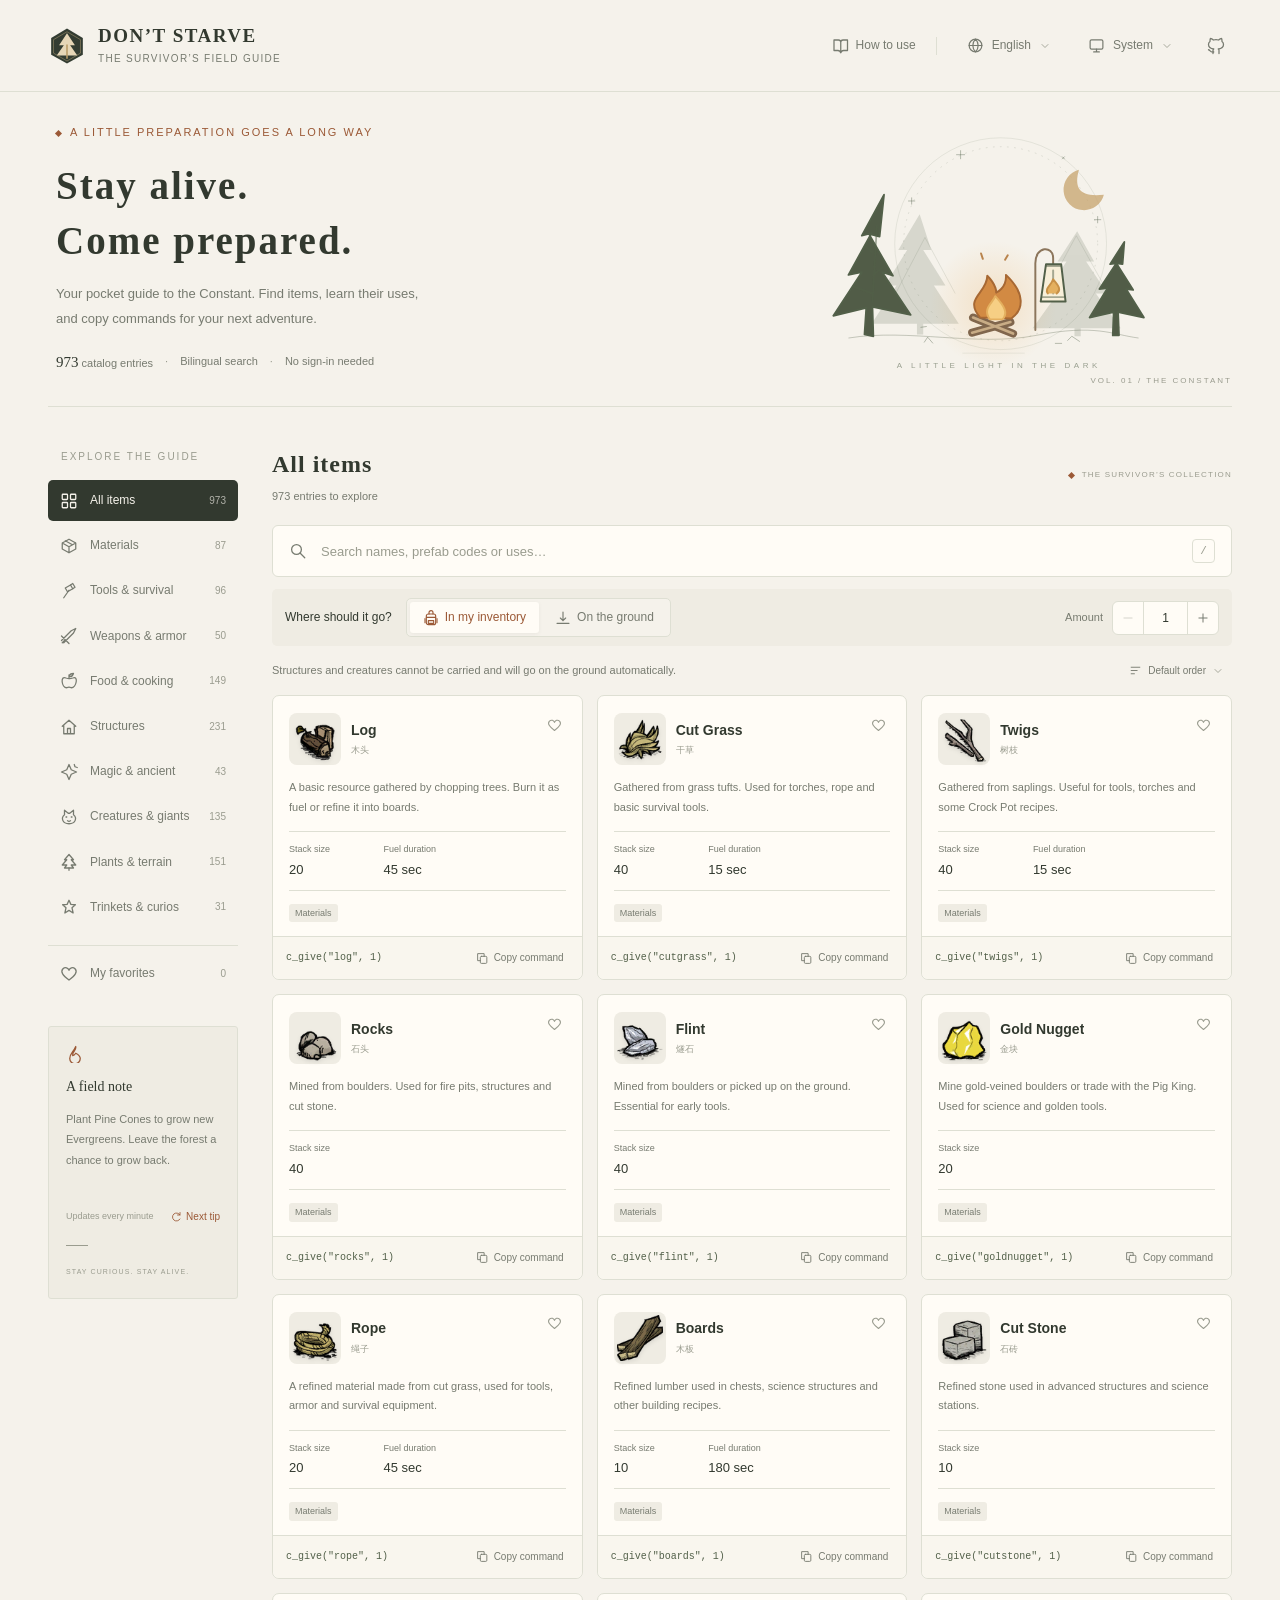
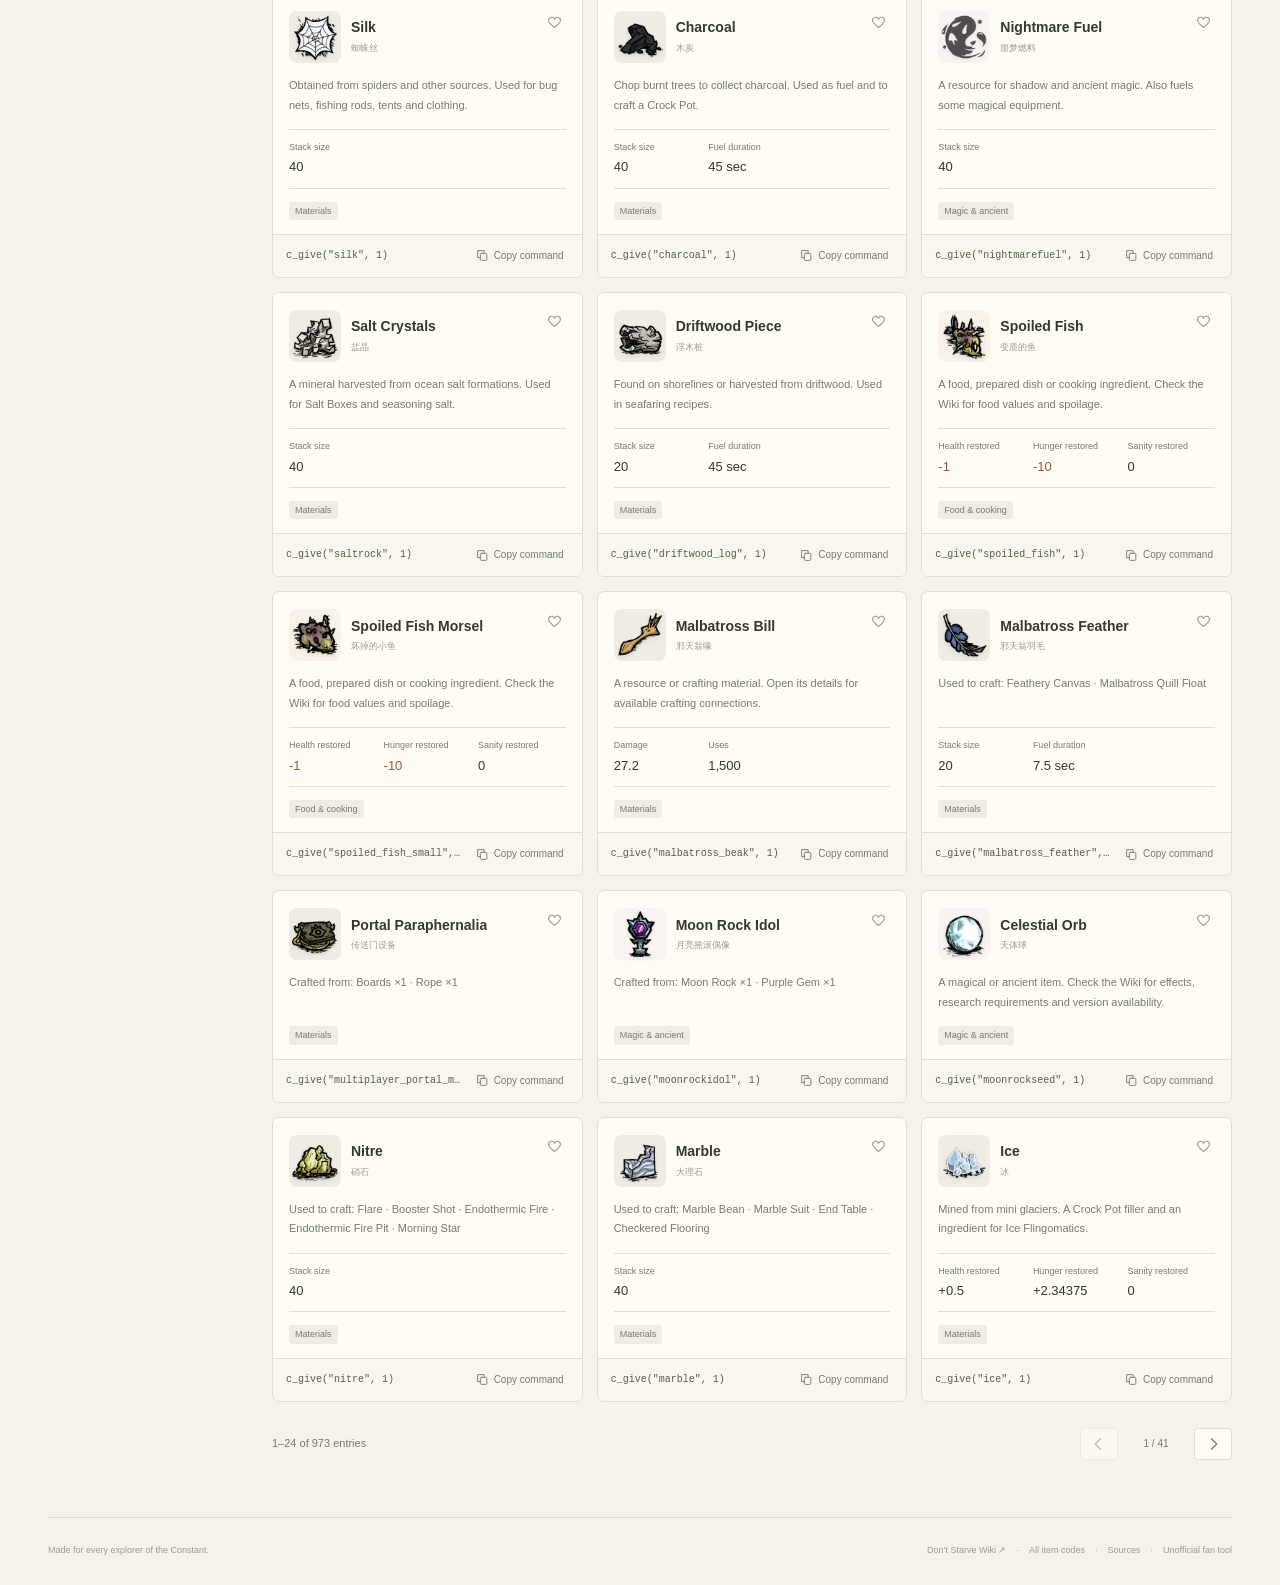
==== commit ff32e251: "fix: restore hero copy while retaining SEO metadata" ====
--- a/index.html
+++ b/index.html
@@ -47,8 +47,8 @@
     <section class="hero" aria-labelledby="heroTitle">
       <div class="hero-copy">
         <div class="eyebrow"><span class="small-diamond"></span><span data-i18n="eyebrow">在永恒领域，做好准备再出发</span></div>
-        <h1 id="heroTitle" data-i18n="heroTitle">饥荒代码大全<br>准备好，再出发。</h1>
-        <p data-i18n="heroDescription">饥荒与饥荒联机版的物品代码查询工具。<br class="desktop-break">查看图标、属性和制作材料，一键复制控制台指令。</p>
+        <h1 id="heroTitle" data-i18n="heroTitle">活下去，<br>从准备好物资开始。</h1>
+        <p data-i18n="heroDescription">你的饥荒口袋百科。查找物品、了解用途，<br class="desktop-break">一键复制指令，让每一次探索都从容一点。</p>
         <div class="hero-meta"><span><b id="totalCount">973</b> <span data-i18n="entries">个收录条目</span></span><span class="meta-dot">·</span><span data-i18n="bilingual">中英双语检索</span><span class="meta-dot">·</span><span data-i18n="offline">无需登录</span></div>
       </div>
       <div class="hero-art" aria-hidden="true">
